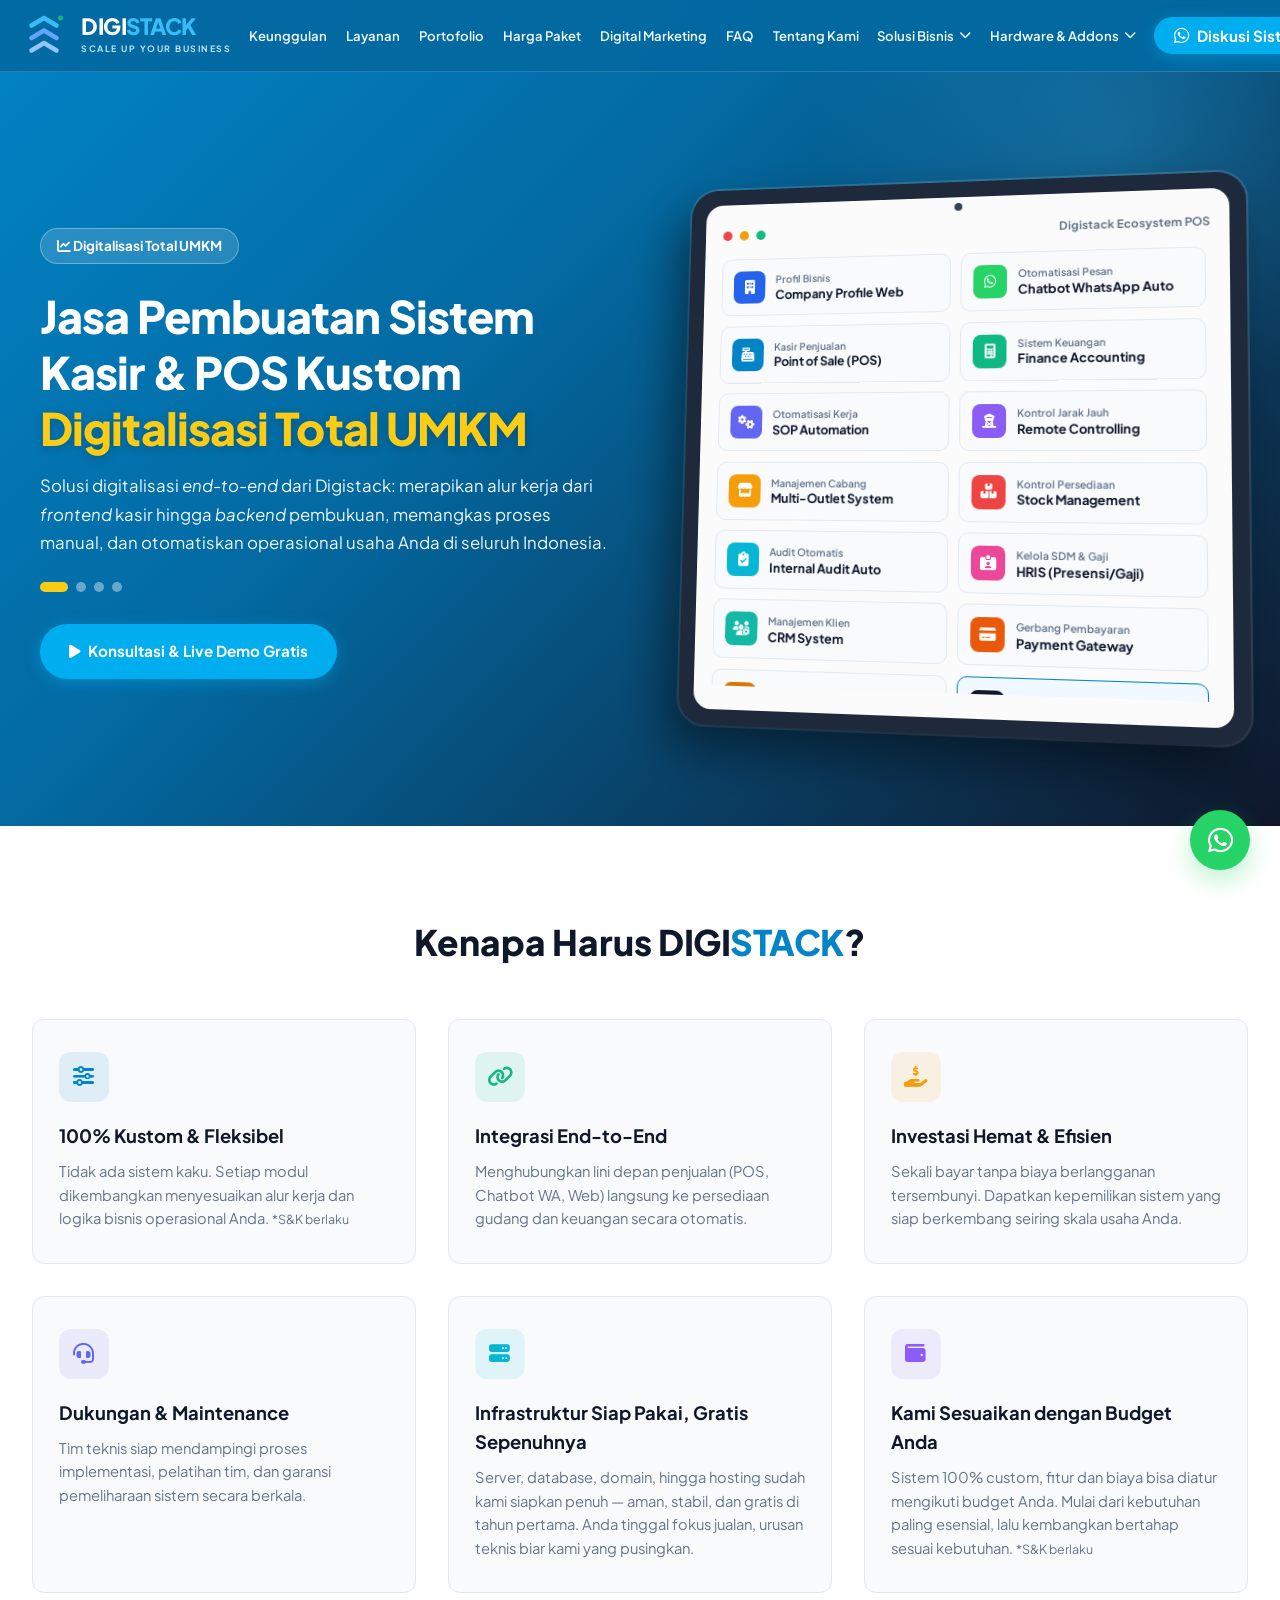
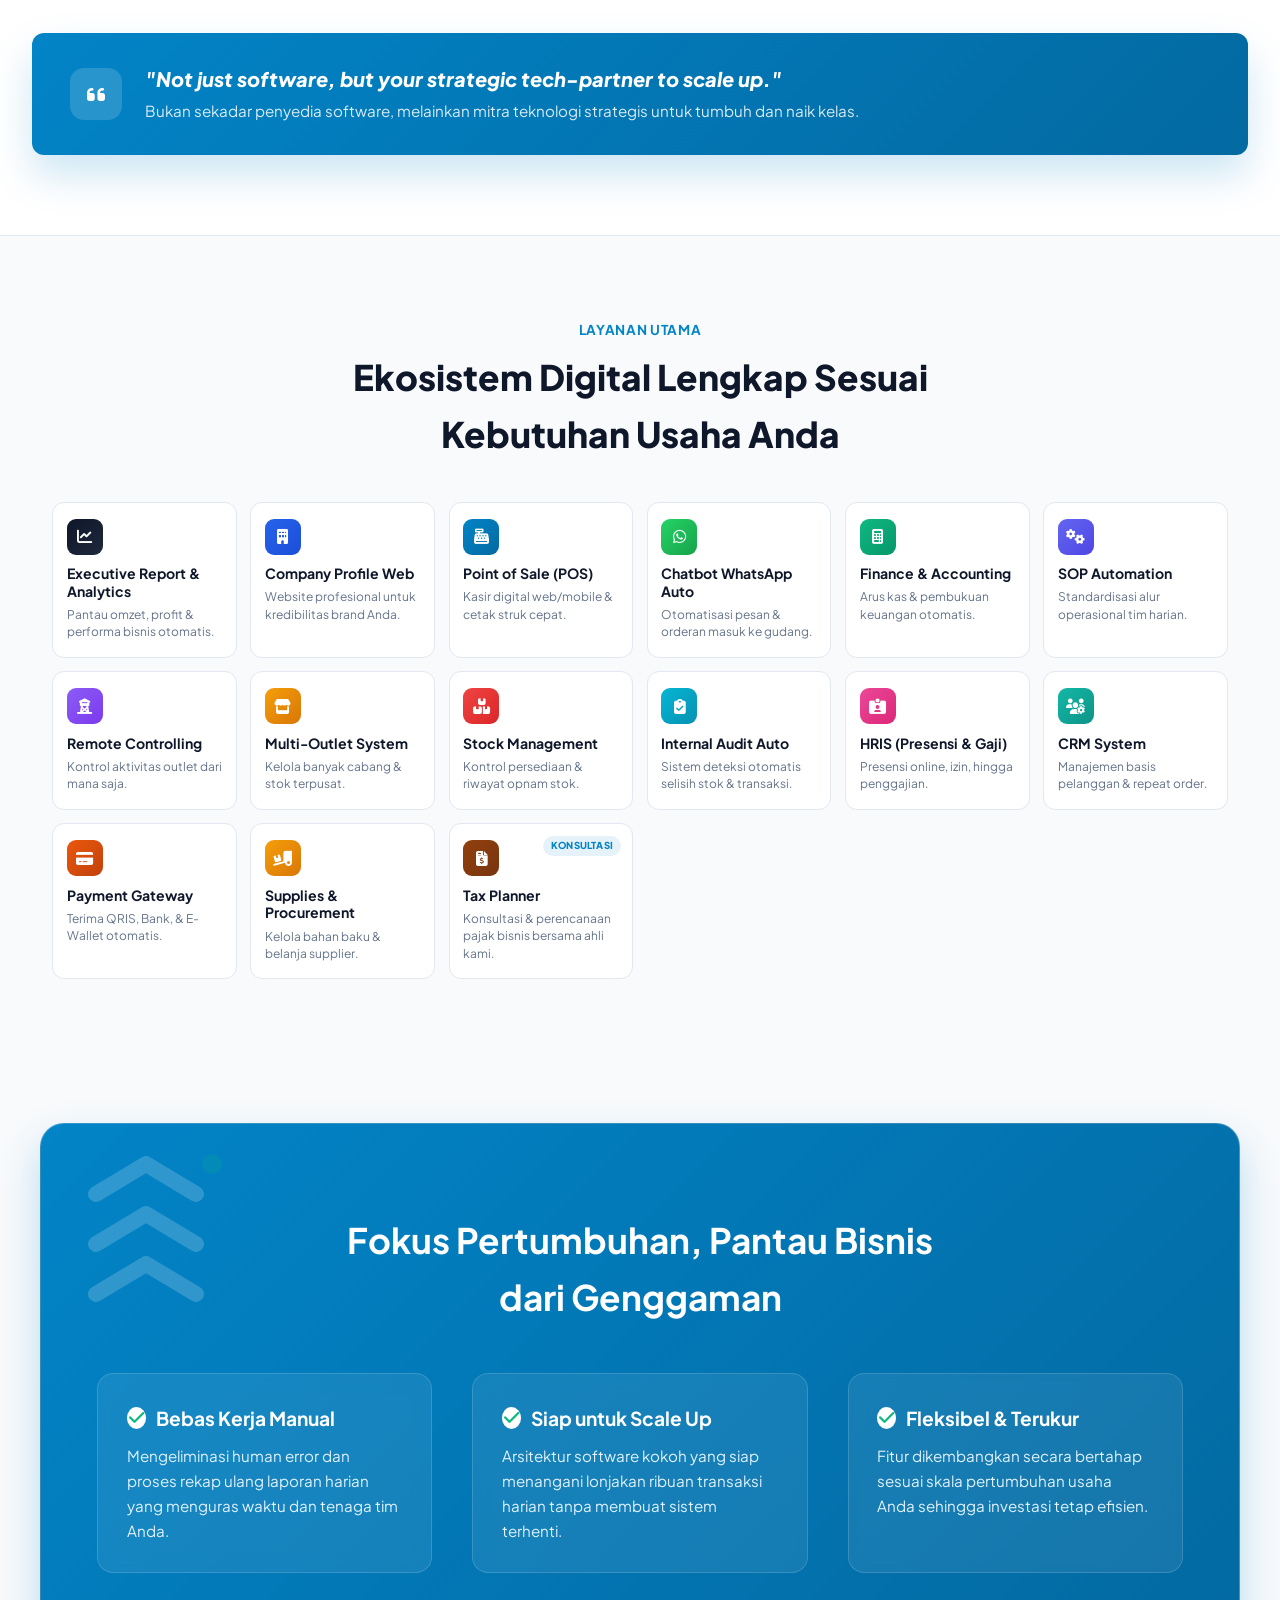
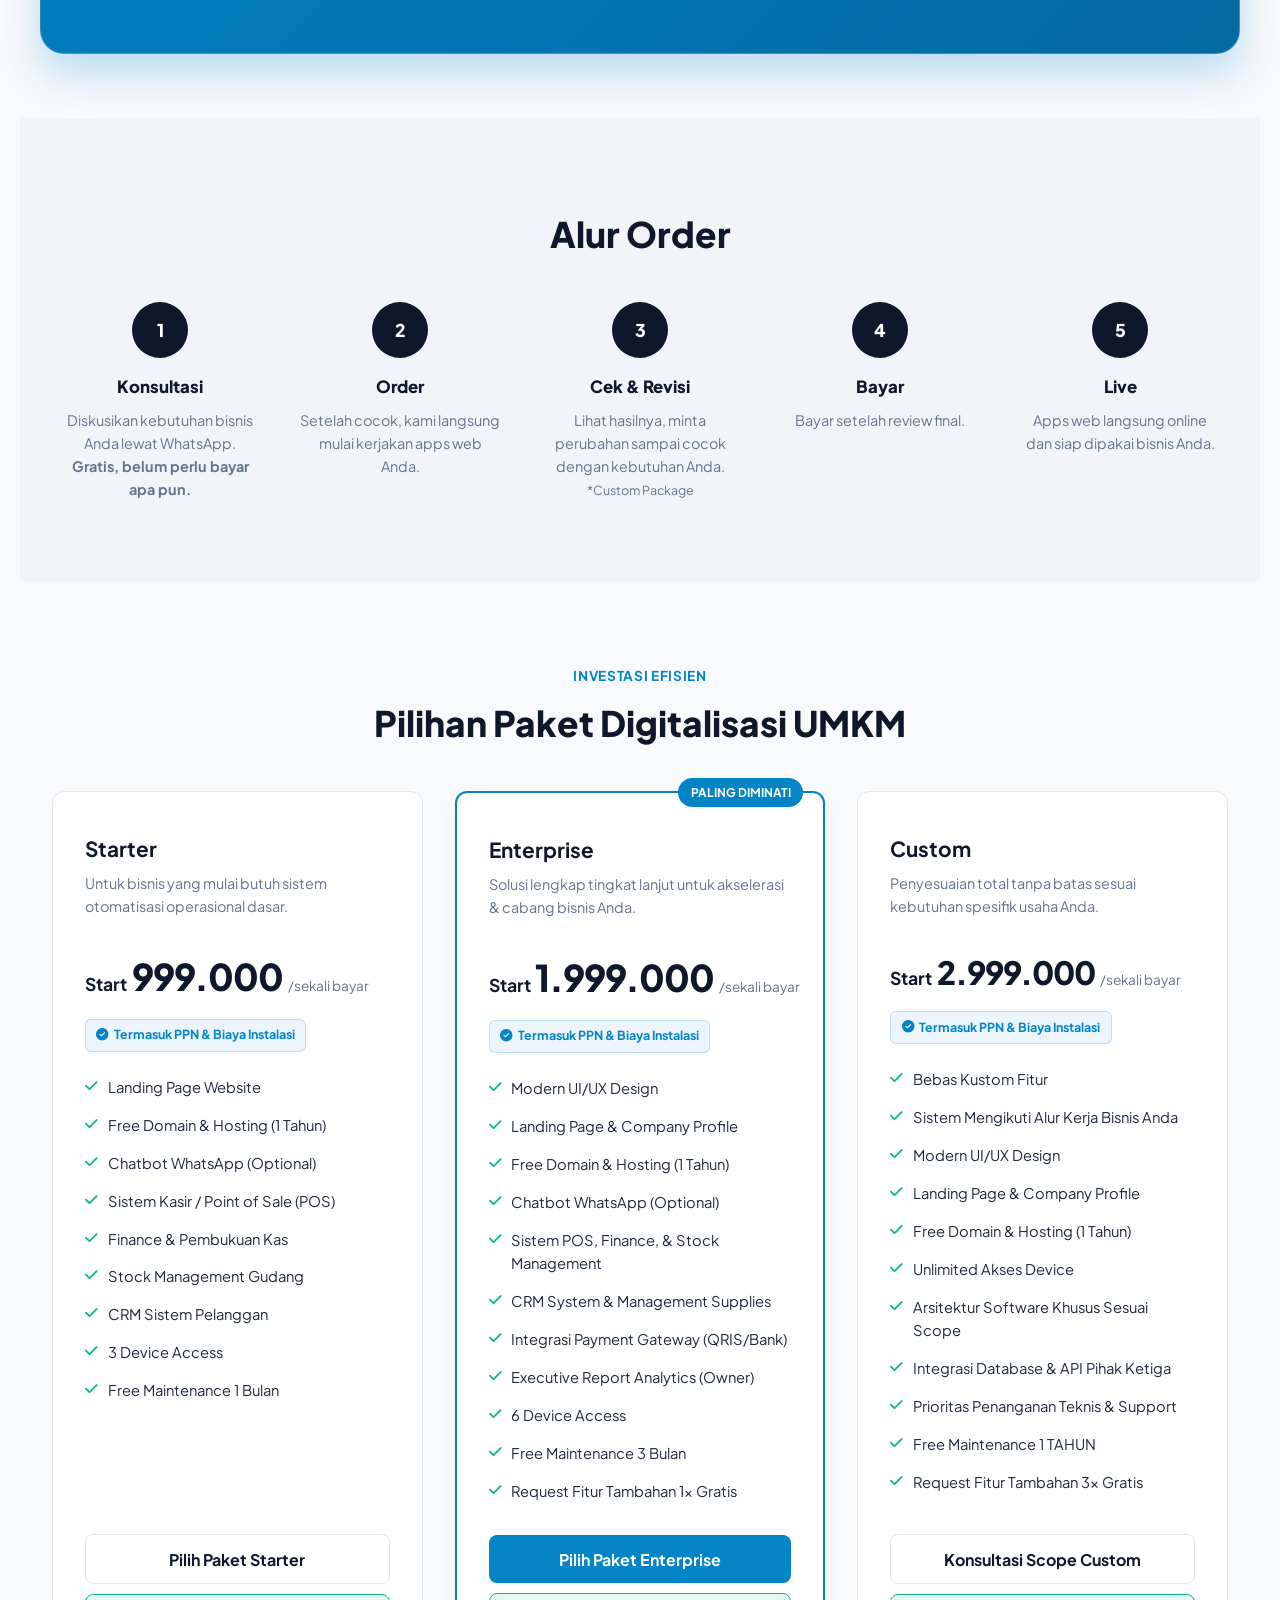
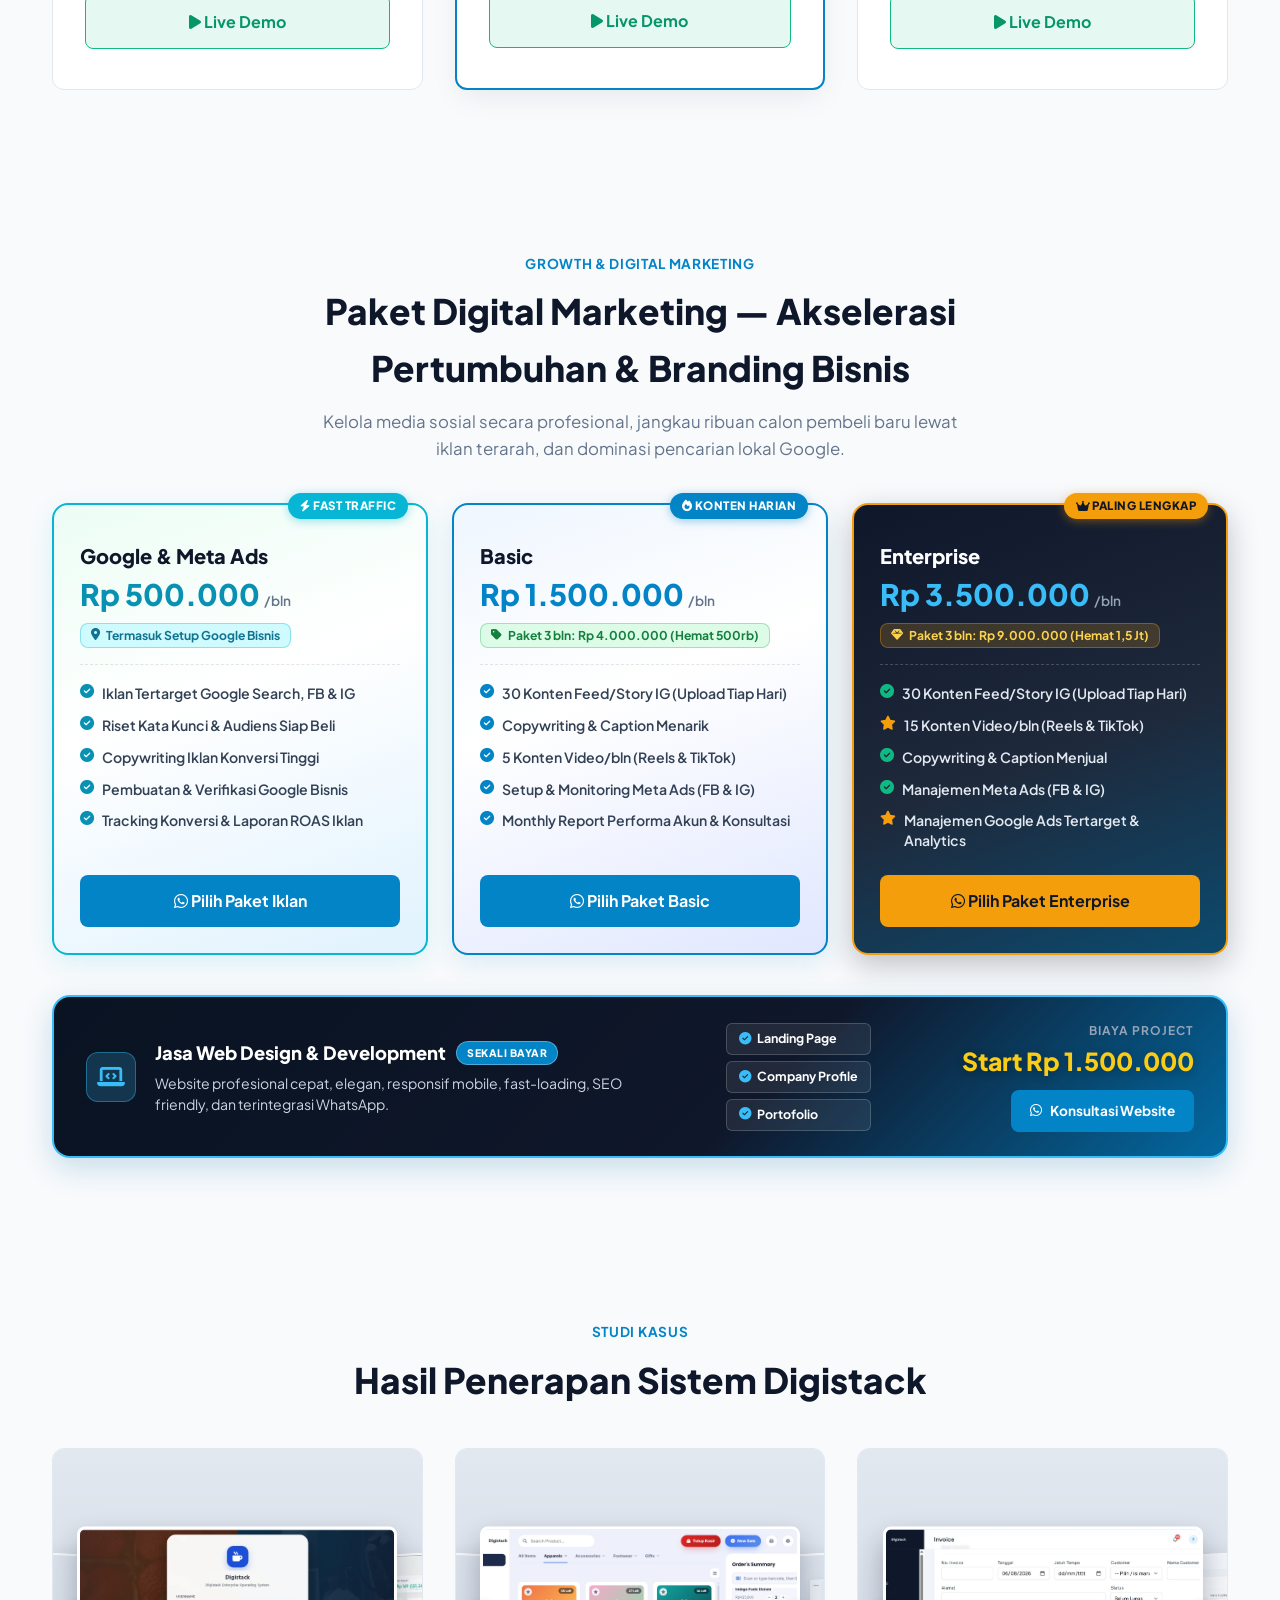
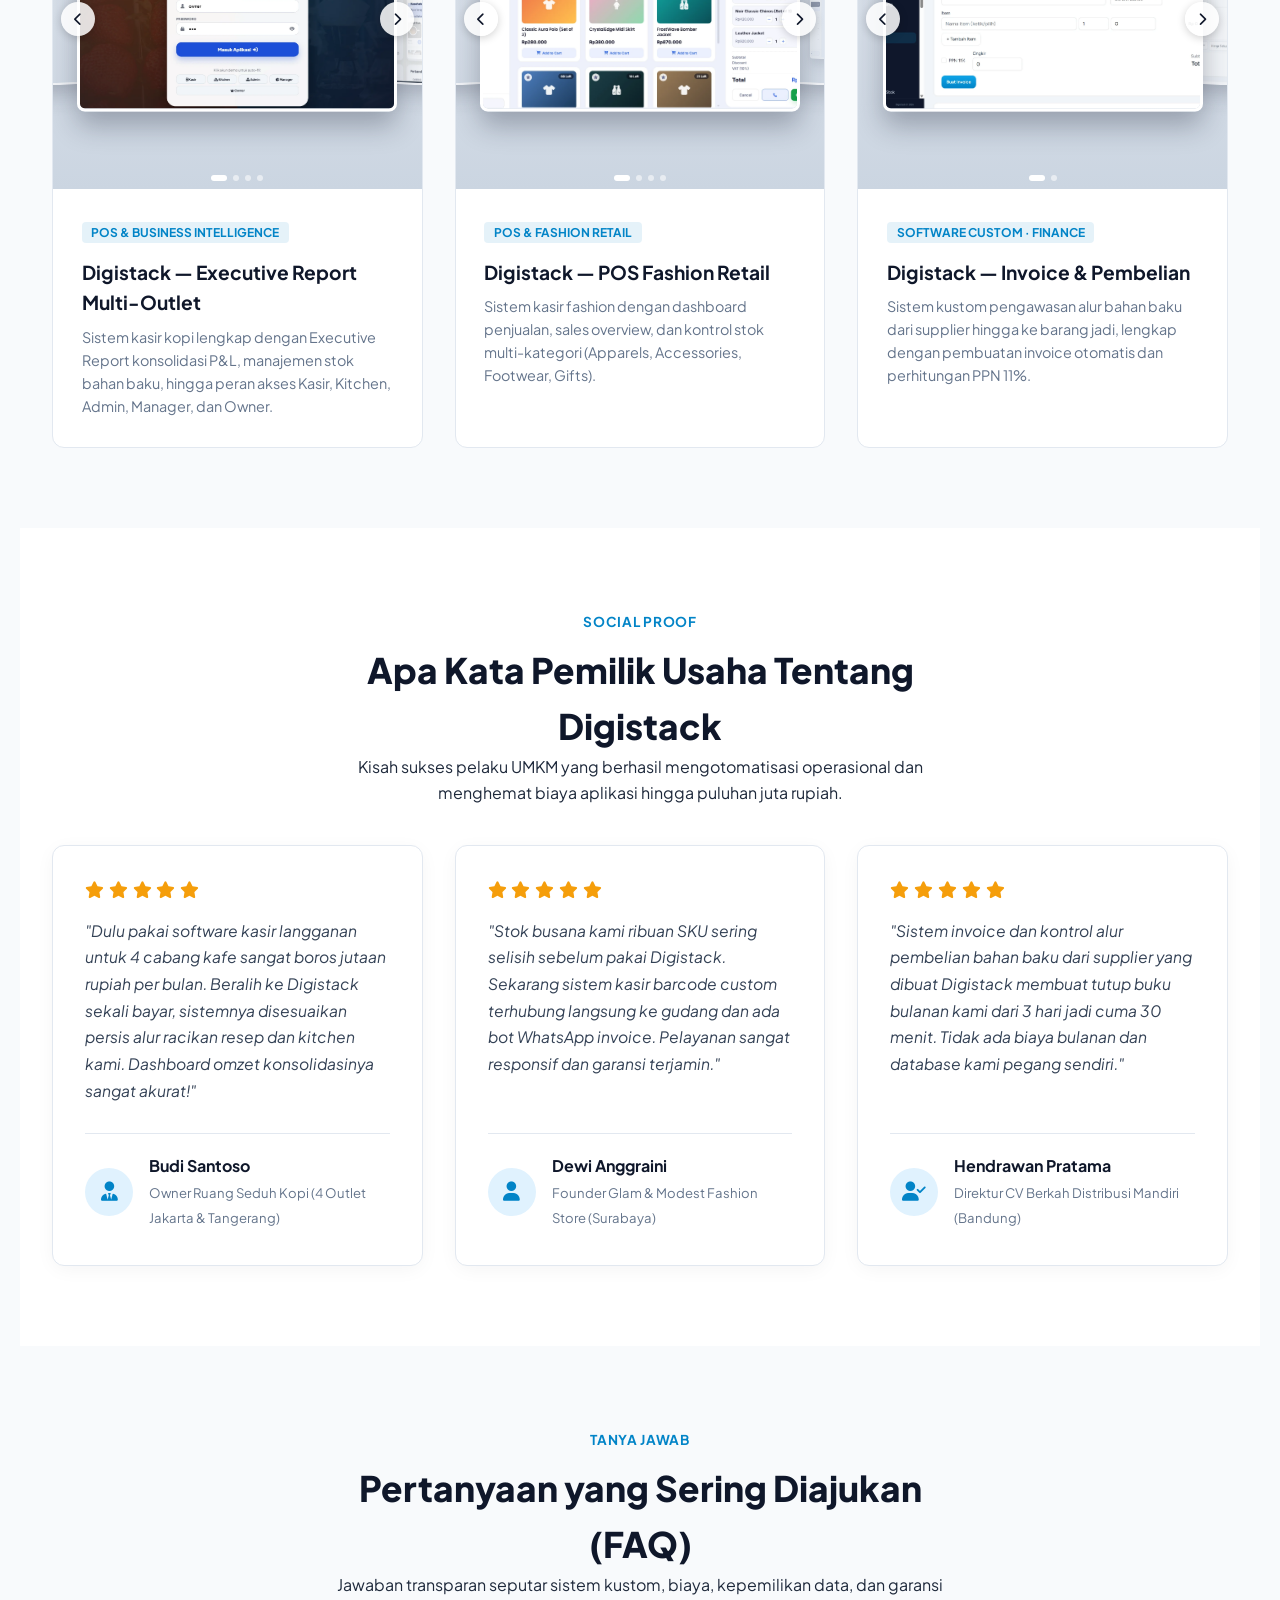
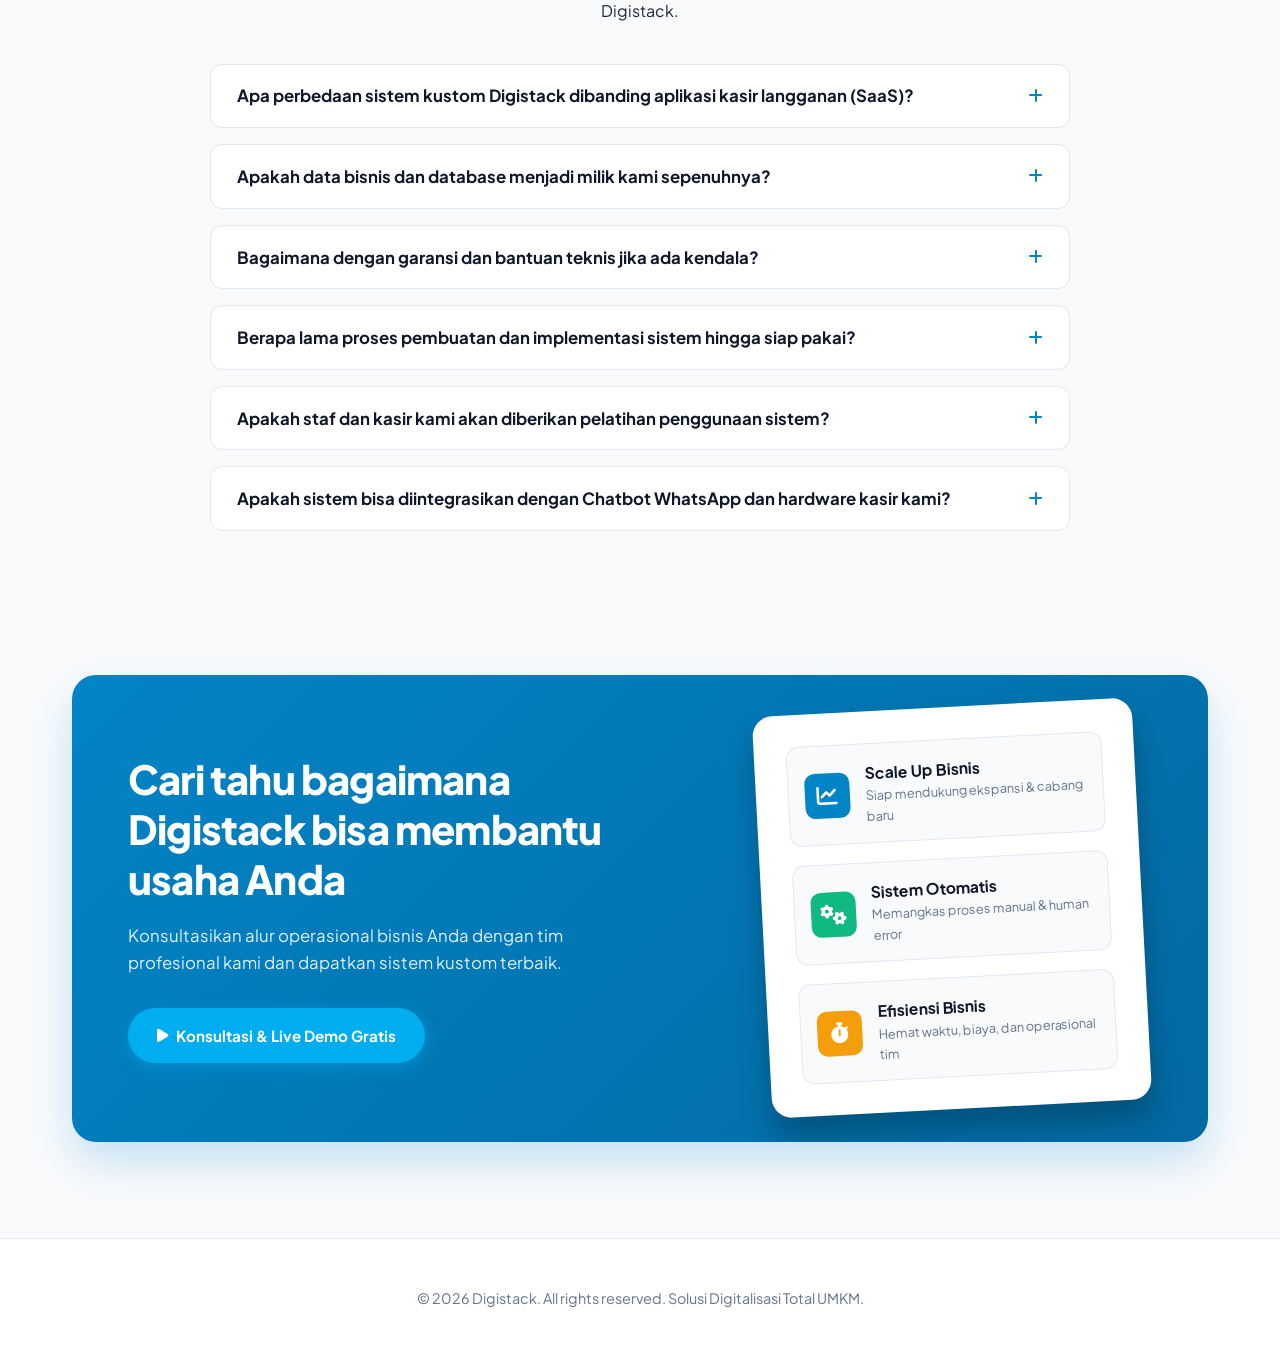
==== index.html @ 149b859d "remove: hapus section Biaya Tambahan & Maintenance Lanjutan" ====
<!DOCTYPE html>
<html lang="id">
<head>
    <meta charset="UTF-8">
    <meta name="viewport" content="width=device-width, initial-scale=1.0">
    <title>Developer ERP & Custom System | Digistack</title>

    <!-- SEO & Social Meta (Standar PRD SEO Maksimal) -->
    <meta name="description" content="Jasa pembuatan sistem POS kasir kustom, chatbot WhatsApp, inventori & keuangan UMKM Indonesia. Sekali bayar tanpa biaya langganan bulanan. Konsultasi gratis!">
    <meta name="keywords" content="jasa pembuatan sistem kasir, software pos custom umkm, sistem multi outlet, chatbot whatsapp umkm, aplikasi kasir sekali bayar, digistack">
    <meta name="author" content="Digistack">
    <meta name="robots" content="index, follow">
    <link rel="canonical" href="https://digistack.site/">

    <!-- Open Graph (Social Sharing) -->
    <meta property="og:type" content="website">
    <meta property="og:site_name" content="Digistack">
    <meta property="og:title" content="Developer ERP & Custom System | Digistack">
    <meta property="og:description" content="Solusi digitalisasi UMKM: sistem kasir kustom, chatbot WhatsApp, dan pembukuan sekali bayar tanpa biaya langganan bulanan.">
    <meta property="og:url" content="https://digistack.site/">
    <meta property="og:image" content="https://digistack.site/assets/portfolio/cafepos-pos.png">
    <meta property="og:locale" content="id_ID">

    <!-- Twitter Card -->
    <meta name="twitter:card" content="summary_large_image">
    <meta name="twitter:title" content="Developer ERP & Custom System | Digistack">
    <meta name="twitter:description" content="Sistem kasir kustom, chatbot WhatsApp, & manajemen bisnis UMKM. Sekali bayar tanpa langganan.">
    <meta name="twitter:image" content="https://digistack.site/assets/portfolio/cafepos-pos.png">

    <link rel="icon" type="image/svg+xml" href="data:image/svg+xml,%3Csvg xmlns='http://www.w3.org/2000/svg' viewBox='0 0 90 90'%3E%3Cpath d='M15 25 L40 10 L65 25' stroke='%230284c7' stroke-width='9' fill='none' stroke-linecap='round' stroke-linejoin='round'/%3E%3Cpath d='M15 50 L40 35 L65 50' stroke='%230284c7' stroke-width='9' fill='none' stroke-linecap='round' stroke-linejoin='round'/%3E%3Cpath d='M15 75 L40 60 L65 75' stroke='%230284c7' stroke-width='9' fill='none' stroke-linecap='round' stroke-linejoin='round'/%3E%3C/svg%3E">

    <!-- Google Fonts & Font Awesome Icons -->
    <link rel="preconnect" href="https://fonts.googleapis.com">
    <link rel="preconnect" href="https://fonts.gstatic.com" crossorigin>
    <link href="https://fonts.googleapis.com/css2?family=Plus+Jakarta+Sans:wght@400;500;600;700;800&display=swap" rel="stylesheet">
    <link rel="stylesheet" href="https://cdnjs.cloudflare.com/ajax/libs/font-awesome/6.4.0/css/all.min.css">

    <!-- STRUCTURED DATA: SCHEMA.ORG JSON-LD (@graph) -->
    <script type="application/ld+json">
    {
      "@context": "https://schema.org",
      "@graph": [
        {
          "@type": "LocalBusiness",
          "@id": "https://digistack.site/#organization",
          "name": "Digistack",
          "alternateName": "Digistack Indonesia - Digitalisasi Total & Sistem Kustom UMKM",
          "url": "https://digistack.site/",
          "logo": "https://digistack.site/assets/portfolio/cafepos-login.png",
          "image": "https://digistack.site/assets/portfolio/cafepos-pos.png",
          "description": "Digistack adalah penyedia solusi digitalisasi total & sistem kustom sekali bayar untuk UMKM: POS kasir, WhatsApp bot, manajemen stok, dan laporan multi-cabang tanpa biaya langganan bulanan.",
          "telephone": "+6282371728447",
          "email": "digistack.online@gmail.com",
          "priceRange": "$$",
          "address": {
            "@type": "PostalAddress",
            "addressLocality": "Jakarta",
            "addressRegion": "DKI Jakarta",
            "addressCountry": "ID"
          },
          "areaServed": [
            "Indonesia",
            "Jakarta",
            "Bogor",
            "Depok",
            "Tangerang",
            "Bekasi",
            "Surabaya",
            "Bandung",
            "Semarang",
            "Yogyakarta",
            "Medan",
            "Bali"
          ],
          "openingHoursSpecification": [
            {
              "@type": "OpeningHoursSpecification",
              "dayOfWeek": ["Monday", "Tuesday", "Wednesday", "Thursday", "Friday", "Saturday"],
              "opens": "08:00",
              "closes": "20:00"
            }
          ]
        },
        {
          "@type": "OfferCatalog",
          "@id": "https://digistack.site/#catalog",
          "name": "Katalog Solusi Sistem Digitalisasi UMKM Digistack",
          "itemListElement": [
            {
              "@type": "Offer",
              "itemOffered": {
                "@type": "Service",
                "name": "Sistem POS Kasir F&B & Resto",
                "description": "Sistem kasir khusus cafe dan restoran dengan manajemen meja, resep bahan baku, printer thermal kitchen & bar, dan laporan laba rugi."
              }
            },
            {
              "@type": "Offer",
              "itemOffered": {
                "@type": "Service",
                "name": "Sistem POS Retail & Fashion",
                "description": "Aplikasi kasir barcode untuk toko pakaian dan retail dengan manajemen multi-SKU, stok real-time, dan kartu stok otomatis."
              }
            },
            {
              "@type": "Offer",
              "itemOffered": {
                "@type": "Service",
                "name": "Otomatisasi WhatsApp Gateway & Bot",
                "description": "Integrasi kirim invoice, notifikasi pesanan, dan customer service otomatis langsung melalui nomor WhatsApp resmi bisnis Anda."
              }
            },
            {
              "@type": "Offer",
              "itemOffered": {
                "@type": "Service",
                "name": "Sistem Finance & Rekap Omzet Multi-Cabang",
                "description": "Dashboard konsolidasi omzet, monitoring arus kas harian, dan pembukuan terpusat untuk bisnis dengan banyak cabang."
              }
            }
          ]
        },
        {
          "@type": "FAQPage",
          "@id": "https://digistack.site/#faq",
          "mainEntity": [
            {
              "@type": "Question",
              "name": "Apa perbedaan sistem kustom Digistack dibanding aplikasi kasir langganan (SaaS)?",
              "acceptedAnswer": {
                "@type": "Answer",
                "text": "Aplikasi kasir langganan menuntut biaya bulanan per cabang secara terus-menerus dan fiturnya kaku (tidak bisa diubah). Di Digistack, Anda membayar satu kali (one-time payment), software menjadi hak milik penuh Anda, tanpa biaya langganan bulanan, dan alur fitur dibangun 100% mengikuti kebutuhan spesifik bisnis Anda."
              }
            },
            {
              "@type": "Question",
              "name": "Apakah data bisnis dan database menjadi milik kami sepenuhnya?",
              "acceptedAnswer": {
                "@type": "Answer",
                "text": "Ya, 100% data transaksi, data pelanggan, dan database adalah hak milik Anda. Server dan database diatur terisolasi untuk bisnis Anda sendiri sehingga privasi dan keamanan finansial usaha Anda terjamin aman tanpa ada risiko data dibagikan ke pihak ketiga."
              }
            },
            {
              "@type": "Question",
              "name": "Bagaimana dengan garansi dan bantuan teknis jika ada kendala?",
              "acceptedAnswer": {
                "@type": "Answer",
                "text": "Setiap paket sudah mencakup garansi perbaikan bug dan pendampingan teknis gratis selama 3 bulan pertama. Tim support kami siap membantu operasional harian Anda via WhatsApp prioritas dan remote support."
              }
            },
            {
              "@type": "Question",
              "name": "Berapa lama proses pembuatan dan implementasi sistem hingga siap pakai?",
              "acceptedAnswer": {
                "@type": "Answer",
                "text": "Waktu pengerjaan berkisar antara 7 hingga 21 hari kerja, tergantung kompleksitas modul dan alur operasional yang Anda ajukan. Sebelum serah terima final, kami lakukan sesi review langsung serta simulasi transaksi uji coba."
              }
            },
            {
              "@type": "Question",
              "name": "Apakah staf dan kasir kami akan diberikan pelatihan penggunaan sistem?",
              "acceptedAnswer": {
                "@type": "Answer",
                "text": "Tentu saja. Kami menyediakan sesi pelatihan daring (online training) untuk kasir, manajer, hingga owner, disertai panduan video tutorial dan dokumen SOP digital yang mudah dipelajari karyawan baru."
              }
            },
            {
              "@type": "Question",
              "name": "Apakah sistem bisa diintegrasikan dengan Chatbot WhatsApp dan hardware kasir kami?",
              "acceptedAnswer": {
                "@type": "Answer",
                "text": "Sangat bisa. Sistem Digistack kompatibel dengan printer kasir thermal (Bluetooth/USB), scanner barcode, cash drawer, tablet Android/iPad, serta terintegrasi langsung dengan WhatsApp Gateway untuk auto-kirim struk/invoice ke nomor pelanggan."
              }
            }
          ]
        }
      ]
    }
    </script>

    <style>
        /* ==========================================================================
           RESET & VARIABLE STYLES
           ========================================================================== */
        :root {
            --primary: #0284c7;          /* Moka Blue */
            --primary-dark: #0369a1;
            --secondary: #0f172a;        /* Deep Slate Navy */
            --accent: #10b981;           /* Emerald Green */
            --bg-light: #f8fafc;
            --surface: #ffffff;
            --text-main: #1e293b;
            --text-muted: #64748b;
            --border-color: #e2e8f0;
            --radius: 12px;
            --shadow: 0 10px 30px -5px rgba(15, 23, 42, 0.08);
            --transition: all 0.3s ease;
        }

        * {
            margin: 0;
            padding: 0;
            box-sizing: border-box;
            font-family: 'Plus Jakarta Sans', sans-serif;
            scroll-behavior: smooth;
        }

        html, body {
            max-width: 100%;
            overflow-x: hidden;
        }

        body {
            background-color: var(--bg-light);
            color: var(--text-main);
            line-height: 1.6;
            -webkit-font-smoothing: antialiased;
        }

        a {
            text-decoration: none;
            color: inherit;
        }

        /* ==========================================================================
           NAVBAR (BLUE THEME + ADDONS DROPDOWN MENU)
           ========================================================================== */
        header {
            position: fixed;
            top: 0;
            left: 0;
            width: 100%;
            background: rgba(3, 105, 161, 0.95);
            backdrop-filter: blur(12px);
            border-bottom: 1px solid rgba(255, 255, 255, 0.15);
            z-index: 1000;
        }

        .nav-container {
            max-width: 1360px;
            width: 100%;
            margin: 0 auto;
            padding: 0.8rem 1.5rem;
            display: flex;
            justify-content: space-between;
            align-items: center;
            gap: 1rem;
            box-sizing: border-box;
        }

        .brand-logo {
            display: flex;
            align-items: center;
            gap: 0.75rem;
            text-decoration: none;
            flex-shrink: 0;
        }

        .brand-text {
            display: flex;
            flex-direction: column;
            justify-content: center;
        }

        .brand-title {
            font-weight: 800;
            font-size: 1.4rem;
            color: #ffffff;
            letter-spacing: -0.5px;
            line-height: 1.1;
        }

        .brand-title span {
            color: #38bdf8;
        }

        .brand-tagline {
            font-weight: 700;
            font-size: 0.55rem;
            color: #bae6fd;
            letter-spacing: 1.5px;
            margin-top: 3px;
        }

        .nav-links {
            display: flex;
            gap: clamp(0.55rem, 1.1vw, 1.15rem);
            align-items: center;
            list-style: none;
            margin: 0;
            padding: 0;
        }

        .nav-links li {
            position: relative;
            flex-shrink: 0;
        }

        /* HAMBURGER TOGGLE (MOBILE ONLY) */
        .nav-toggle {
            display: none;
            background: none;
            border: none;
            color: #ffffff;
            font-size: 1.4rem;
            cursor: pointer;
            padding: 0.4rem;
            flex-shrink: 0;
        }

        .nav-links a {
            font-weight: 600;
            font-size: clamp(0.82rem, 0.88vw, 0.9rem);
            color: #f0f9ff;
            transition: var(--transition);
            display: flex;
            align-items: center;
            gap: 0.3rem;
            padding: 0.5rem 0.15rem;
            white-space: nowrap;
        }

        .nav-links a:hover {
            color: #38bdf8;
        }

        .nav-cta {
            padding: 0.6rem 1.25rem !important;
            font-size: 0.88rem;
            font-weight: 700;
            white-space: nowrap !important;
            flex-shrink: 0;
            display: inline-flex;
            align-items: center;
            justify-content: center;
            gap: 0.5rem;
            border-radius: 50px;
            line-height: 1;
        }

        .nav-cta i {
            font-size: 1.1rem;
            line-height: 1;
        }

        .nav-cta-label {
            white-space: nowrap;
            line-height: 1;
        }

        /* STYLES DROPDOWN MENU ADDONS */
        .dropdown-menu {
            position: absolute;
            top: 100%;
            left: 0;
            background: #ffffff;
            min-width: 240px;
            border-radius: 12px;
            box-shadow: 0 15px 35px rgba(0,0,0,0.2);
            padding: 0.6rem 0;
            opacity: 0;
            visibility: hidden;
            transform: translateY(10px);
            transition: all 0.3s ease;
            list-style: none;
            border: 1px solid #e2e8f0;
            z-index: 1100;
        }

        .nav-links li:hover .dropdown-menu {
            opacity: 1;
            visibility: visible;
            transform: translateY(0);
        }

        .dropdown-menu li a {
            color: var(--text-main);
            padding: 0.65rem 1.2rem;
            font-size: 0.88rem;
            font-weight: 600;
            display: flex;
            align-items: center;
            gap: 0.75rem;
            transition: var(--transition);
        }

        .dropdown-menu li a i {
            color: var(--primary);
            width: 20px;
            text-align: center;
            font-size: 0.95rem;
        }

        .dropdown-menu li a:hover {
            background: #f0f9ff;
            color: var(--primary);
        }

        /* ==========================================================================
           HERO BANNER (FULL BLUE GRADIENT) & AUTO-SWITCH SLIDER STYLES
           ========================================================================== */
        .hero-banner {
            position: relative;
            padding: 11rem 2rem 6rem;
            background: linear-gradient(135deg, #0284c7 0%, #0369a1 40%, #0f172a 100%);
            color: white;
            overflow: hidden;
        }

        .hero-banner::before {
            content: "";
            position: absolute;
            top: -20%;
            right: -10%;
            width: 600px;
            height: 600px;
            background: radial-gradient(circle, rgba(56, 189, 248, 0.25) 0%, rgba(2, 132, 199, 0) 70%);
            border-radius: 50%;
            z-index: 0;
        }

        .hero-container {
            position: relative;
            z-index: 1;
            max-width: 1200px;
            margin: 0 auto;
            display: grid;
            grid-template-columns: 1fr 1fr;
            gap: 4rem;
            align-items: center;
        }

        .hero-tag {
            display: inline-block;
            padding: 0.4rem 1rem;
            background-color: rgba(255, 255, 255, 0.15);
            border: 1px solid rgba(255, 255, 255, 0.3);
            color: #ffffff;
            font-weight: 700;
            font-size: 0.85rem;
            border-radius: 50px;
            margin-bottom: 1.5rem;
        }

        /* CONTAINER SLIDER HERO TEXT */
        .hero-slider-wrapper {
            position: relative;
            min-height: 250px;
            margin-bottom: 1.5rem;
            transition: height 0.4s ease;
        }

        .hero-slide {
            position: absolute;
            top: 0;
            left: 0;
            width: 100%;
            opacity: 0;
            visibility: hidden;
            transition: opacity 0.6s ease-in-out, transform 0.6s ease-in-out;
            transform: translateY(15px);
        }

        .hero-slide.active {
            opacity: 1;
            visibility: visible;
            transform: translateY(0);
        }

        .hero-title {
            font-size: 2.8rem;
            line-height: 1.25;
            font-weight: 800;
            color: #ffffff;
            margin-bottom: 1rem;
            letter-spacing: -0.02em;
        }

        .hero-title span {
            color: #facc15;
            text-shadow: 0 2px 10px rgba(0, 0, 0, 0.2);
        }

        .hero-desc {
            font-size: 1.05rem;
            color: #f0f9ff;
            line-height: 1.7;
        }

        /* BULLET DOTS INDICATOR */
        .hero-dots {
            display: flex;
            gap: 0.5rem;
            margin-bottom: 2rem;
            align-items: center;
        }

        .dot-indicator {
            width: 10px;
            height: 10px;
            border-radius: 50%;
            background: rgba(255, 255, 255, 0.4);
            border: none;
            cursor: pointer;
            transition: var(--transition);
        }

        .dot-indicator.active {
            width: 28px;
            border-radius: 6px;
            background: #facc15;
        }

        .hero-actions {
            display: flex;
            gap: 1.2rem;
            align-items: center;
            flex-wrap: wrap;
        }

        .btn-cyan {
            background-color: #00aeef;
            color: #ffffff;
            padding: 0.95rem 1.8rem;
            border-radius: 50px;
            font-weight: 700;
            font-size: 0.95rem;
            box-shadow: 0 4px 15px rgba(0, 174, 239, 0.4);
            transition: all 0.3s ease;
            border: none;
            display: inline-flex;
            align-items: center;
            justify-content: center;
            gap: 0.5rem;
            white-space: nowrap;
            flex-shrink: 0;
        }

        .btn-cyan:hover {
            background-color: #0093c9;
            transform: translateY(-2px);
            box-shadow: 0 6px 20px rgba(0, 174, 239, 0.6);
        }

        .btn-demo-pill {
            background: rgba(16, 185, 129, 0.2);
            border: 1.5px solid #10b981;
            color: #ffffff;
            padding: 0.95rem 1.8rem;
            border-radius: 50px;
            font-weight: 700;
            font-size: 0.95rem;
            transition: all 0.3s ease;
            display: inline-flex;
            align-items: center;
            gap: 0.5rem;
        }

        .btn-demo-pill:hover {
            background-color: #10b981;
            transform: translateY(-2px);
            box-shadow: 0 4px 15px rgba(16, 185, 129, 0.4);
        }

        /* BG TABLET POS MOCKUP FRAME */
        .hero-visual {
            position: relative;
            perspective: 1000px;
        }

        .tablet-pos-frame {
            background: #1e293b;
            border-radius: 28px;
            padding: 16px;
            box-shadow: -15px 25px 50px rgba(0, 0, 0, 0.45), 0 0 0 2px rgba(255, 255, 255, 0.15);
            transform: rotateY(-8deg) rotateX(4deg);
            transition: var(--transition);
            position: relative;
        }

        .tablet-pos-frame:hover {
            transform: rotateY(0deg) rotateX(0deg);
        }

        .tablet-camera {
            width: 8px;
            height: 8px;
            background: #334155;
            border-radius: 50%;
            position: absolute;
            top: 22px;
            left: 50%;
            transform: translateX(-50%);
            z-index: 10;
        }

        .mockup-card {
            background: rgba(255, 255, 255, 0.98);
            border-radius: 18px;
            padding: 1.5rem 1.2rem;
            color: var(--text-main);
            overflow: hidden;
        }

        .mockup-header {
            display: flex;
            gap: 0.5rem;
            margin-bottom: 1rem;
            align-items: center;
        }

        .dot { width: 10px; height: 10px; border-radius: 50%; }
        .dot-red { background: #ef4444; }
        .dot-yellow { background: #f59e0b; }
        .dot-green { background: #10b981; }

        .mockup-content-grid {
            display: grid;
            grid-template-columns: repeat(2, 1fr);
            gap: 0.65rem;
            max-height: 440px;
            overflow-y: auto;
            padding-right: 4px;
        }

        .mockup-content-grid::-webkit-scrollbar { width: 4px; }
        .mockup-content-grid::-webkit-scrollbar-thumb { background: #cbd5e1; border-radius: 4px; }

        .stat-box {
            background: var(--bg-light);
            padding: 0.75rem;
            border-radius: 10px;
            display: flex;
            align-items: center;
            gap: 0.65rem;
            border: 1px solid var(--border-color);
            transition: var(--transition);
        }

        .stat-box:hover {
            background: #ffffff;
            border-color: var(--primary);
            box-shadow: 0 4px 12px rgba(0,0,0,0.06);
        }

        .stat-icon {
            width: 34px;
            height: 34px;
            color: white;
            border-radius: 8px;
            display: flex;
            align-items: center;
            justify-content: center;
            font-size: 0.9rem;
            flex-shrink: 0;
        }

        .stat-tag { font-size: 0.65rem; color: var(--text-muted); font-weight: 600; }
        .stat-title { font-size: 0.8rem; color: var(--secondary); font-weight: 700; display: block; line-height: 1.2; }

        /* ==========================================================================
           KENAPA HARUS DIGISTACK?
           ========================================================================== */
        .why-digistack-section {
            padding: 5rem 2rem;
            background: #ffffff;
            border-bottom: 1px solid var(--border-color);
        }

        .why-digistack-container {
            max-width: 1240px;
            margin: 0 auto;
        }

        .brand-text-styled {
            font-weight: 800;
            color: #0f172a;
            letter-spacing: -0.5px;
        }

        .brand-text-styled span {
            color: #0284c7;
        }

        .why-digistack-grid {
            display: grid;
            grid-template-columns: repeat(auto-fit, minmax(320px, 1fr));
            gap: 2rem;
            margin-top: 3rem;
        }

        .positioning-banner {
            margin-top: 2.5rem;
            background: linear-gradient(135deg, #0284c7 0%, #0369a1 100%);
            border-radius: var(--radius);
            padding: 2rem 2.4rem;
            display: flex;
            align-items: center;
            gap: 1.4rem;
            color: #ffffff;
            box-shadow: 0 20px 40px rgba(2, 132, 199, 0.2);
        }

        .positioning-icon {
            flex-shrink: 0;
            width: 52px;
            height: 52px;
            border-radius: 14px;
            background: rgba(255, 255, 255, 0.15);
            display: flex;
            align-items: center;
            justify-content: center;
            font-size: 1.3rem;
        }

        .positioning-en {
            font-size: 1.25rem;
            font-weight: 800;
            font-style: italic;
            line-height: 1.4;
            margin-bottom: 0.4rem;
        }

        .positioning-id {
            font-size: 0.95rem;
            color: rgba(255, 255, 255, 0.85);
            line-height: 1.5;
        }

        @media (max-width: 700px) {
            .positioning-banner {
                flex-direction: column;
                text-align: center;
                padding: 1.8rem 1.5rem;
            }
        }

        .why-item {
            background: var(--bg-light);
            border: 1px solid var(--border-color);
            border-radius: var(--radius);
            padding: 2rem 1.6rem;
            transition: var(--transition);
            position: relative;
        }

        .why-item:hover {
            transform: translateY(-5px);
            border-color: var(--primary);
            box-shadow: var(--shadow);
            background: #ffffff;
        }

        .why-badge-icon {
            width: 50px;
            height: 50px;
            background: rgba(2, 132, 199, 0.1);
            color: var(--primary);
            border-radius: 12px;
            display: flex;
            align-items: center;
            justify-content: center;
            font-size: 1.3rem;
            margin-bottom: 1.2rem;
        }

        .why-title-item {
            font-size: 1.15rem;
            font-weight: 700;
            color: var(--secondary);
            margin-bottom: 0.6rem;
        }

        .why-desc-item {
            font-size: 0.92rem;
            color: var(--text-muted);
            line-height: 1.6;
        }

        /* ==========================================================================
           LAYANAN UTAMA (SUPER COMPACT MINI-GRID)
           ========================================================================== */
        .section {
            padding: 5rem 2rem;
            max-width: 1240px;
            margin: 0 auto;
        }

        .section-header {
            text-align: center;
            max-width: 650px;
            margin: 0 auto 2.5rem;
        }

        .section-subtitle {
            color: var(--primary);
            font-weight: 700;
            text-transform: uppercase;
            font-size: 0.85rem;
            letter-spacing: 0.05em;
        }

        .section-title {
            font-size: 2.2rem;
            color: var(--secondary);
            font-weight: 800;
            margin-top: 0.5rem;
        }

        .services-grid-ultra-compact {
            display: grid;
            grid-template-columns: repeat(auto-fill, minmax(160px, 1fr));
            gap: 0.85rem;
        }

        /* ==========================================================================
           ALUR KERJA / CARA KERJA PESAN WEBSITE
           ========================================================================== */
        .flow-section {
            background: #f1f5f9;
        }

        .flow-grid {
            display: grid;
            grid-template-columns: repeat(5, 1fr);
            gap: 1.5rem;
            margin-top: 1rem;
        }

        .flow-step {
            text-align: center;
            padding: 0 0.5rem;
        }

        .flow-number {
            width: 56px;
            height: 56px;
            margin: 0 auto 1rem;
            border-radius: 50%;
            background: var(--secondary);
            color: #fff;
            display: flex;
            align-items: center;
            justify-content: center;
            font-weight: 800;
            font-size: 1.1rem;
        }

        .flow-title {
            font-size: 1.05rem;
            font-weight: 800;
            color: var(--secondary);
            margin-bottom: 0.5rem;
        }

        .flow-desc {
            font-size: 0.9rem;
            color: var(--text-muted);
            line-height: 1.6;
        }

        @media (max-width: 992px) {
            .flow-grid {
                grid-template-columns: repeat(2, 1fr);
                gap: 2rem;
            }
        }

        @media (max-width: 768px) {
            .flow-grid {
                grid-template-columns: 1fr;
                gap: 2.2rem;
            }
        }

        .service-card-mini {
            background: var(--surface);
            border: 1px solid var(--border-color);
            border-radius: 12px;
            padding: 1rem 0.85rem;
            transition: var(--transition);
            display: flex;
            flex-direction: column;
            align-items: flex-start;
        }

        .service-card-mini:hover {
            transform: translateY(-3px);
            box-shadow: 0 8px 20px -4px rgba(2, 132, 199, 0.12);
            border-color: var(--primary);
        }

        .service-icon-mini {
            width: 36px;
            height: 36px;
            color: #ffffff;
            border-radius: 9px;
            display: flex;
            align-items: center;
            justify-content: center;
            font-size: 0.95rem;
            margin-bottom: 0.65rem;
            transition: var(--transition);
            flex-shrink: 0;
        }

        .service-card-mini:hover .service-icon-mini {
            transform: scale(1.08);
        }

        .service-title-mini {
            font-size: 0.88rem;
            color: var(--secondary);
            font-weight: 700;
            margin-bottom: 0.35rem;
            line-height: 1.25;
        }

        .service-desc-mini {
            color: var(--text-muted);
            font-size: 0.75rem;
            line-height: 1.45;
        }

        /* Warna Gradient Ikon Mini */
        .bg-blue { background: linear-gradient(135deg, #2563eb 0%, #1d4ed8 100%); }
        .bg-green { background: linear-gradient(135deg, #25d366 0%, #16a34a 100%); }
        .bg-cyan { background: linear-gradient(135deg, #0284c7 0%, #0369a1 100%); }
        .bg-emerald { background: linear-gradient(135deg, #10b981 0%, #059669 100%); }
        .bg-indigo { background: linear-gradient(135deg, #6366f1 0%, #4f46e5 100%); }
        .bg-purple { background: linear-gradient(135deg, #8b5cf6 0%, #7c3aed 100%); }
        .bg-amber { background: linear-gradient(135deg, #f59e0b 0%, #d97706 100%); }
        .bg-red { background: linear-gradient(135deg, #ef4444 0%, #dc2626 100%); }
        .bg-sky { background: linear-gradient(135deg, #06b6d4 0%, #0891b2 100%); }
        .bg-pink { background: linear-gradient(135deg, #ec4899 0%, #db2777 100%); }
        .bg-teal { background: linear-gradient(135deg, #14b8a6 0%, #0d9488 100%); }
        .bg-orange { background: linear-gradient(135deg, #ea580c 0%, #c2410c 100%); }
        .bg-slate { background: linear-gradient(135deg, #0f172a 0%, #1e293b 100%); }
        .bg-brown { background: linear-gradient(135deg, #92400e 0%, #78350f 100%); }

        /* Kartu layanan non-software (jasa konsultan manusia, bukan modul sistem) */
        .service-card-mini { position: relative; }

        .service-badge-consult {
            position: absolute;
            top: 0.7rem;
            right: 0.7rem;
            font-size: 0.6rem;
            font-weight: 800;
            color: var(--primary);
            background: rgba(2, 132, 199, 0.1);
            padding: 0.15rem 0.5rem;
            border-radius: 50px;
            text-transform: uppercase;
            letter-spacing: 0.02em;
        }

        /* ==========================================================================
           TRANSFORMASI OPERASIONAL
           ========================================================================== */
        .why-us {
            position: relative;
            background: linear-gradient(135deg, #0284c7 0%, #0369a1 100%);
            border: 1px solid rgba(255, 255, 255, 0.2);
            color: white;
            border-radius: 24px;
            padding: 5rem 3.5rem;
            margin: 4rem auto;
            max-width: 1200px;
            box-shadow: 0 20px 40px rgba(2, 132, 199, 0.25);
            overflow: hidden;
        }

        .why-us-bg-logo {
            position: absolute;
            top: 20px;
            left: 25px;
            opacity: 0.18;
            pointer-events: none;
            z-index: 0;
            transition: var(--transition);
        }

        .why-us:hover .why-us-bg-logo {
            opacity: 0.25;
            transform: scale(1.03);
        }

        .why-us-header {
            text-align: center;
            max-width: 650px;
            margin: 0 auto;
            position: relative;
            z-index: 1;
        }

        .why-us-grid {
            display: grid;
            grid-template-columns: repeat(auto-fit, minmax(250px, 1fr));
            gap: 2.5rem;
            margin-top: 3rem;
            position: relative;
            z-index: 1;
        }

        .why-card {
            background: rgba(255, 255, 255, 0.08);
            border: 1px solid rgba(255, 255, 255, 0.15);
            padding: 1.8rem;
            border-radius: 16px;
            backdrop-filter: blur(8px);
            transition: var(--transition);
        }

        .why-card:hover {
            background: rgba(255, 255, 255, 0.15);
            transform: translateY(-4px);
        }

        .why-card h4 {
            font-size: 1.2rem;
            margin-bottom: 0.6rem;
            display: flex;
            align-items: center;
            gap: 0.61rem;
            color: #ffffff;
            font-weight: 700;
        }

        .why-card h4 i { 
            color: #10b981; 
            font-size: 1.1rem;
            background: #ffffff;
            border-radius: 50%;
            padding: 2px;
        }

        .why-card p { 
            color: #e0f2fe; 
            font-size: 0.95rem; 
            line-height: 1.65; 
        }

        /* ==========================================================================
           PRICING SECTION (SEKARANG SUDAH DITAMBAHKAN MODERN UI/UX, COM PRO & DOMAIN HOSTING DI CUSTOM)
           ========================================================================== */
        .pricing-grid {
            display: grid;
            grid-template-columns: repeat(auto-fit, minmax(320px, 1fr));
            gap: 2rem;
            align-items: stretch;
        }

        .pricing-card {
            background: var(--surface);
            border: 1px solid var(--border-color);
            border-radius: var(--radius);
            padding: 2.5rem 2rem;
            display: flex;
            flex-direction: column;
            justify-content: space-between;
            position: relative;
            transition: var(--transition);
        }

        .pricing-card:hover { box-shadow: var(--shadow); transform: translateY(-5px); }
        .pricing-card.popular { border: 2px solid var(--primary); box-shadow: var(--shadow); }

        .popular-badge {
            position: absolute;
            top: -15px;
            right: 20px;
            background: var(--primary);
            color: white;
            font-size: 0.75rem;
            font-weight: 700;
            padding: 0.3rem 0.8rem;
            border-radius: 50px;
            text-transform: uppercase;
        }

        .pricing-header h3 { font-size: 1.3rem; color: var(--secondary); font-weight: 700; }
        .pricing-header p { color: var(--text-muted); font-size: 0.9rem; margin-top: 0.4rem; }

        .pricing-price { margin: 1.8rem 0 0.8rem; display: flex; align-items: baseline; gap: 0.3rem; }
        .pricing-price .currency { font-size: 1.1rem; font-weight: 700; color: var(--secondary); }
        .pricing-price .amount { font-size: 2.3rem; font-weight: 800; color: var(--secondary); letter-spacing: -1px; }
        .pricing-price .period { font-size: 0.85rem; color: var(--text-muted); white-space: nowrap; }

        .tax-inclusive-badge {
            font-size: 0.78rem;
            color: #0284c7;
            background: rgba(2, 132, 199, 0.08);
            border: 1px solid rgba(2, 132, 199, 0.2);
            padding: 0.35rem 0.65rem;
            border-radius: 6px;
            font-weight: 700;
            display: inline-flex;
            align-items: center;
            gap: 0.35rem;
            margin-bottom: 1.5rem;
        }

        .pricing-features {
            list-style: none;
            margin-bottom: 2rem;
            display: flex;
            flex-direction: column;
            gap: 0.9rem;
        }

        .pricing-features li { font-size: 0.92rem; color: var(--text-main); display: flex; align-items: flex-start; gap: 0.6rem; }
        .pricing-features li i { color: var(--accent); font-size: 0.9rem; margin-top: 3px; }

        .pricing-footer-actions {
            display: flex;
            flex-direction: column;
            gap: 0.6rem;
        }

        .btn-card { padding: 0.85rem 1.5rem; border-radius: 8px; font-weight: 700; text-align: center; transition: var(--transition); border: none; background: none; cursor: pointer; font-size: inherit; width: 100%; display: block; }
        .btn-card-primary { background: var(--primary); color: white; }
        .btn-card-primary:hover { background: var(--primary-dark); }
        .btn-card-outline { border: 1px solid var(--border-color); color: var(--secondary); }
        .btn-card-outline:hover { background: var(--bg-light); }
        
        .btn-card-demo {
            background: rgba(16, 185, 129, 0.1);
            color: #059669;
            border: 1px solid #10b981;
        }
        .btn-card-demo:hover {
            background: #10b981;
            color: white;
        }

        /* ==========================================================================
           DIGITAL MARKETING & GROWTH PACKAGES SECTION
           ========================================================================== */
        .mkt-web-grid {
            display: grid;
            grid-template-columns: repeat(3, 1fr);
            gap: 1.5rem;
            margin-bottom: 2.5rem;
            align-items: stretch;
        }

        @media (max-width: 992px) {
            .mkt-web-grid {
                grid-template-columns: 1fr;
                gap: 1.8rem;
            }
        }

        .mkt-web-card {
            border-radius: 16px;
            padding: 2.2rem 1.6rem 1.6rem 1.6rem;
            display: flex;
            flex-direction: column;
            justify-content: space-between;
            position: relative;
            box-shadow: 0 4px 20px rgba(0, 0, 0, 0.05);
            transition: var(--transition);
        }

        .mkt-web-card:hover {
            transform: translateY(-5px);
        }

        /* 1. Card Ads */
        .mkt-web-card.card-ads {
            background: linear-gradient(160deg, #ecfdf5 0%, #ffffff 42%, #e0f2fe 100%);
            border: 2px solid #06b6d4;
            box-shadow: 0 8px 24px rgba(6, 182, 212, 0.12);
        }

        /* 2. Card Basic */
        .mkt-web-card.card-basic {
            background: linear-gradient(160deg, #eff6ff 0%, #ffffff 42%, #e0e7ff 100%);
            border: 2px solid #0284c7;
            box-shadow: 0 8px 24px rgba(2, 132, 199, 0.12);
        }

        /* 3. Card Enterprise */
        .mkt-web-card.card-enterprise {
            background: linear-gradient(160deg, #0f172a 0%, #1e293b 55%, #0c4a6e 100%);
            border: 2px solid #f59e0b;
            box-shadow: 0 10px 30px rgba(15, 23, 42, 0.25);
            color: #ffffff;
        }

        .mkt-web-badge {
            position: absolute;
            top: -12px;
            right: 18px;
            font-size: 0.72rem;
            font-weight: 800;
            padding: 4px 12px;
            border-radius: 99px;
            letter-spacing: 0.5px;
            text-transform: uppercase;
        }

        .mkt-web-badge.badge-cyan {
            background: #06b6d4;
            color: #ffffff;
            box-shadow: 0 2px 10px rgba(6, 182, 212, 0.4);
        }

        .mkt-web-badge.badge-blue {
            background: #0284c7;
            color: #ffffff;
            box-shadow: 0 2px 10px rgba(2, 132, 199, 0.4);
        }

        .mkt-web-badge.badge-gold {
            background: #f59e0b;
            color: #0f172a;
            box-shadow: 0 2px 10px rgba(245, 158, 11, 0.4);
        }

        .mkt-web-header {
            border-bottom: 1px dashed rgba(0, 0, 0, 0.1);
            padding-bottom: 1rem;
            margin-bottom: 1.2rem;
        }

        .mkt-web-card.card-enterprise .mkt-web-header {
            border-bottom: 1px dashed rgba(255, 255, 255, 0.2);
        }

        .mkt-web-title {
            font-size: 1.25rem;
            font-weight: 800;
            color: var(--secondary);
            margin-bottom: 0.4rem;
        }

        .mkt-web-card.card-enterprise .mkt-web-title {
            color: #ffffff;
        }

        .mkt-web-price {
            font-size: 1.85rem;
            font-weight: 800;
            line-height: 1.1;
            margin-bottom: 0.6rem;
            display: flex;
            align-items: baseline;
            gap: 4px;
        }

        .mkt-web-card.card-ads .mkt-web-price { color: #0891b2; }
        .mkt-web-card.card-basic .mkt-web-price { color: #0284c7; }
        .mkt-web-card.card-enterprise .mkt-web-price { color: #38bdf8; }

        .mkt-web-price small {
            font-size: 0.85rem;
            font-weight: 600;
            color: #64748b;
        }

        .mkt-web-card.card-enterprise .mkt-web-price small {
            color: #94a3b8;
        }

        .mkt-web-pill {
            display: inline-flex;
            align-items: center;
            gap: 6px;
            font-size: 0.76rem;
            font-weight: 700;
            padding: 4px 10px;
            border-radius: 8px;
            line-height: 1.3;
        }

        .mkt-web-card.card-ads .mkt-web-pill {
            background: #cffafe;
            color: #0e7490;
            border: 1px solid rgba(6, 182, 212, 0.35);
        }

        .mkt-web-card.card-basic .mkt-web-pill {
            background: #dcfce7;
            color: #15803d;
            border: 1px solid rgba(22, 163, 74, 0.3);
        }

        .mkt-web-card.card-enterprise .mkt-web-pill {
            background: rgba(245, 158, 11, 0.18);
            color: #fcd34d;
            border: 1px solid rgba(245, 158, 11, 0.35);
        }

        .mkt-web-features {
            list-style: none;
            padding: 0;
            margin: 0 0 1.5rem 0;
            display: flex;
            flex-direction: column;
            gap: 0.75rem;
        }

        .mkt-web-features li {
            font-size: 0.88rem;
            color: #334155;
            font-weight: 600;
            display: flex;
            align-items: flex-start;
            gap: 8px;
            line-height: 1.4;
        }

        .mkt-web-card.card-enterprise .mkt-web-features li {
            color: #e2e8f0;
        }

        .mkt-web-card.card-ads .mkt-web-features li i.fa-circle-check { color: #0891b2; }
        .mkt-web-card.card-basic .mkt-web-features li i.fa-circle-check { color: #0284c7; }
        .mkt-web-card.card-enterprise .mkt-web-features li i.fa-circle-check { color: #10b981; }
        .mkt-web-features li i.fa-star { color: #f59e0b; }

        /* Banner Web Design */
        .web-design-banner-container {
            background: linear-gradient(135deg, #091322 0%, #0f172a 60%, #0369a1 100%);
            border: 2px solid #38bdf8;
            border-radius: 18px;
            padding: 1.5rem 2rem;
            display: flex;
            align-items: center;
            justify-content: space-between;
            gap: 1.5rem;
            box-shadow: 0 10px 30px rgba(3, 105, 161, 0.2);
            color: #ffffff;
            margin-top: 1rem;
        }

        @media (max-width: 992px) {
            .web-design-banner-container {
                flex-direction: column;
                align-items: flex-start;
                padding: 1.5rem;
            }
            .web-banner-pills-row {
                flex-direction: row;
                flex-wrap: wrap;
            }
        }

        .web-banner-brand {
            display: flex;
            align-items: center;
            gap: 1.2rem;
        }

        .web-banner-icon-box {
            width: 50px;
            height: 50px;
            border-radius: 12px;
            background: rgba(56, 189, 248, 0.2);
            border: 1px solid rgba(56, 189, 248, 0.4);
            display: flex;
            align-items: center;
            justify-content: center;
            font-size: 1.4rem;
            color: #38bdf8;
            flex-shrink: 0;
        }

        .web-banner-text h4 {
            font-size: 1.15rem;
            font-weight: 800;
            color: #ffffff;
            margin: 0 0 0.35rem 0;
            display: flex;
            align-items: center;
            gap: 10px;
            flex-wrap: wrap;
        }

        .badge-sekali-bayar-web {
            background: #0284c7;
            font-size: 0.65rem;
            font-weight: 800;
            padding: 3px 10px;
            border-radius: 99px;
            text-transform: uppercase;
            letter-spacing: 0.5px;
            color: #ffffff;
            border: 1px solid rgba(255, 255, 255, 0.3);
        }

        .web-banner-text p {
            font-size: 0.88rem;
            color: #cbd5e1;
            margin: 0;
            line-height: 1.5;
            max-width: 480px;
        }

        .web-banner-pills-row {
            display: flex;
            flex-direction: column;
            gap: 6px;
        }

        .web-banner-pill-item {
            display: inline-flex;
            align-items: center;
            gap: 6px;
            background: rgba(255, 255, 255, 0.08);
            border: 1px solid rgba(255, 255, 255, 0.18);
            padding: 5px 12px;
            border-radius: 6px;
            font-size: 0.78rem;
            font-weight: 700;
            color: #ffffff;
            white-space: nowrap;
        }

        .web-banner-pill-item i {
            color: #38bdf8;
            font-size: 0.78rem;
        }

        .web-banner-price-area {
            text-align: right;
            flex-shrink: 0;
        }

        @media (max-width: 992px) {
            .web-banner-price-area {
                text-align: left;
                width: 100%;
                border-top: 1px dashed rgba(255, 255, 255, 0.2);
                padding-top: 1rem;
            }
        }

        .web-banner-price-area .lbl-project {
            font-size: 0.75rem;
            font-weight: 700;
            text-transform: uppercase;
            letter-spacing: 1px;
            color: #94a3b8;
            display: block;
            margin-bottom: 2px;
        }

        .web-banner-price-area .val-project {
            font-size: 1.55rem;
            font-weight: 800;
            color: #facc15;
            display: block;
            margin-bottom: 8px;
            text-shadow: 0 2px 10px rgba(0, 0, 0, 0.3);
        }

        .btn-banner-web {
            display: inline-flex;
            align-items: center;
            gap: 8px;
            background: #0284c7;
            color: #ffffff;
            font-weight: 700;
            font-size: 0.85rem;
            padding: 0.65rem 1.2rem;
            border-radius: 8px;
            text-decoration: none;
            transition: var(--transition);
        }

        .btn-banner-web:hover {
            background: #0369a1;
            transform: translateY(-2px);
        }

        /* ==========================================================================
           BIAYA TAMBAHAN & MAINTENANCE LANJUTAN
           ========================================================================== */
        .fee-grid {
            display: grid;
            grid-template-columns: repeat(auto-fit, minmax(320px, 1fr));
            gap: 2rem;
            margin-top: 3rem;
        }

        .fee-card {
            background: var(--surface);
            border: 1px solid var(--border-color);
            border-radius: var(--radius);
            padding: 2rem 1.8rem;
            transition: var(--transition);
        }

        .fee-card:hover {
            box-shadow: var(--shadow);
            transform: translateY(-4px);
        }

        .fee-card h3 { font-size: 1.2rem; font-weight: 700; color: var(--secondary); margin-bottom: 0.5rem; }
        .fee-card .fee-desc { font-size: 0.9rem; color: var(--text-muted); margin-bottom: 1.6rem; line-height: 1.6; }

        .fee-list { list-style: none; display: flex; flex-direction: column; gap: 0.9rem; }
        .fee-list li {
            display: flex; justify-content: space-between; align-items: center; flex-wrap: wrap; gap: 0.4rem;
            font-size: 0.95rem; color: var(--text-main);
            border-bottom: 1px dashed var(--border-color);
            padding-bottom: 0.9rem;
        }
        .fee-list li strong { color: var(--secondary); font-weight: 800; }
        .fee-list li.highlight { color: var(--primary); }
        .fee-list li.highlight strong { color: var(--primary); }
        .fee-badge {
            font-size: 0.68rem; font-weight: 800; color: #fff; background: var(--accent);
            padding: 0.2rem 0.6rem; border-radius: 50px; text-transform: uppercase;
        }

        /* ==========================================================================
           PORTOFOLIO
           ========================================================================== */
        .portfolio-grid {
            display: grid;
            grid-template-columns: repeat(auto-fit, minmax(320px, 1fr));
            gap: 2rem;
        }

        .portfolio-card {
            background: var(--surface);
            border: 1px solid var(--border-color);
            border-radius: var(--radius);
            overflow: hidden;
            transition: var(--transition);
        }

        .portfolio-card:hover { box-shadow: var(--shadow); }
        .portfolio-img { width: 100%; height: 200px; background-color: #cbd5e1; display: flex; align-items: center; justify-content: center; color: var(--text-muted); font-weight: 600; }
        .portfolio-body { padding: 1.8rem; }
        .portfolio-tag { font-size: 0.75rem; font-weight: 700; color: var(--primary); background: rgba(2, 132, 199, 0.1); padding: 0.2rem 0.6rem; border-radius: 4px; text-transform: uppercase; }
        .portfolio-title { font-size: 1.2rem; font-weight: 700; color: var(--secondary); margin: 0.8rem 0 0.5rem; }
        .portfolio-desc { color: var(--text-muted); font-size: 0.9rem; }

        /* Cover Flow — carousel gambar untuk card portofolio pertama */
        .coverflow {
            position: relative;
            width: 100%;
            height: 340px;
            background: linear-gradient(180deg, #e2e8f0 0%, #cbd5e1 100%);
            overflow: hidden;
        }

        .coverflow-stage {
            position: relative;
            width: 100%;
            height: 100%;
            perspective: 1200px;
        }

        .coverflow-item {
            position: absolute;
            top: 50%;
            left: 50%;
            width: 320px;
            height: 185px;
            transform-style: preserve-3d;
            transition: transform 0.5s ease, opacity 0.5s ease;
            cursor: pointer;
        }

        .coverflow-item img {
            display: block;
            width: 100%;
            height: 100%;
            object-fit: cover;
            object-position: top center;
            border-radius: 8px;
            border: 3px solid #fff;
            box-shadow: 0 14px 28px rgba(15, 23, 42, 0.3);
        }

        .coverflow-nav {
            position: absolute;
            top: 50%;
            transform: translateY(-50%);
            width: 34px;
            height: 34px;
            border: none;
            border-radius: 50%;
            background: rgba(255, 255, 255, 0.85);
            color: var(--secondary);
            display: flex;
            align-items: center;
            justify-content: center;
            cursor: pointer;
            box-shadow: 0 2px 8px rgba(0, 0, 0, 0.18);
            z-index: 30;
            transition: var(--transition);
        }

        .coverflow-nav:hover { background: #fff; }
        .coverflow-prev { left: 8px; }
        .coverflow-next { right: 8px; }

        .coverflow-dots {
            position: absolute;
            bottom: 8px;
            left: 50%;
            transform: translateX(-50%);
            display: flex;
            gap: 6px;
            z-index: 30;
        }

        .coverflow-dot {
            width: 6px;
            height: 6px;
            border-radius: 50%;
            background: rgba(255, 255, 255, 0.55);
            cursor: pointer;
            transition: var(--transition);
        }

        .coverflow-dot.active { width: 16px; border-radius: 3px; background: #fff; }

        /* ==========================================================================
           CTA BANNER
           ========================================================================== */
        .cta-banner-wrapper {
            max-width: 1200px;
            margin: 4rem auto 6rem;
            padding: 0 2rem;
        }

        .cta-banner-moka {
            background: linear-gradient(135deg, #0284c7 0%, #0369a1 100%);
            border-radius: 24px;
            overflow: hidden;
            display: grid;
            grid-template-columns: 1.1fr 0.9fr;
            align-items: center;
            box-shadow: 0 20px 40px rgba(2, 132, 199, 0.2);
        }

        .cta-content {
            padding: 4.5rem 3.5rem;
            color: #ffffff;
        }

        .cta-title {
            font-size: 2.5rem;
            line-height: 1.25;
            font-weight: 800;
            color: #ffffff;
            margin-bottom: 1.2rem;
            letter-spacing: -0.02em;
        }

        .cta-desc {
            font-size: 1.05rem;
            color: #e0f2fe;
            margin-bottom: 2rem;
            max-width: 480px;
            line-height: 1.6;
        }

        .cta-actions {
            display: flex;
            gap: 1rem;
            align-items: center;
            flex-wrap: wrap;
        }

        .cta-hardware-box {
            position: relative;
            height: 100%;
            min-height: 380px;
            display: flex;
            align-items: center;
            justify-content: center;
            padding: 2rem;
        }

        .pos-hardware-card {
            background: #ffffff;
            border-radius: 20px;
            padding: 2rem;
            box-shadow: 0 20px 30px rgba(0, 0, 0, 0.25);
            display: flex;
            flex-direction: column;
            gap: 1.2rem;
            width: 100%;
            max-width: 380px;
            transform: rotate(-3deg);
            transition: var(--transition);
        }

        .pos-hardware-card:hover {
            transform: rotate(0deg) scale(1.02);
        }

        .hardware-item {
            display: flex;
            align-items: center;
            gap: 1rem;
            background: #f8fafc;
            padding: 1rem;
            border-radius: 12px;
            border: 1px solid #e2e8f0;
        }

        .hardware-icon {
            width: 45px;
            height: 45px;
            background: #0284c7;
            color: white;
            border-radius: 10px;
            display: flex;
            align-items: center;
            justify-content: center;
            font-size: 1.3rem;
            flex-shrink: 0;
        }

        .hardware-info h4 {
            font-size: 0.98rem;
            color: #0f172a;
            font-weight: 700;
        }

        .hardware-info p {
            font-size: 0.8rem;
            color: #64748b;
        }

        /* FLOATING WHATSAPP BUTTON */
        .floating-wa {
            position: fixed;
            bottom: 30px;
            right: 30px;
            background-color: #25d366;
            color: white;
            width: 60px;
            height: 60px;
            border-radius: 50%;
            display: flex;
            align-items: center;
            justify-content: center;
            font-size: 1.8rem;
            box-shadow: 0 10px 25px rgba(37, 211, 102, 0.3);
            z-index: 1000;
            transition: var(--transition);
        }

        .floating-wa:hover {
            transform: scale(1.1);
            box-shadow: 0 15px 30px rgba(37, 211, 102, 0.4);
        }

        /* ==========================================================================
           POPUP FORM PAKET (LEAD CAPTURE)
           ========================================================================== */
        .paket-modal-overlay {
            position: fixed;
            inset: 0;
            background: rgba(15, 23, 42, 0.6);
            backdrop-filter: blur(4px);
            z-index: 2000;
            display: none;
            align-items: center;
            justify-content: center;
            padding: 1.5rem;
        }

        .paket-modal-overlay.active { display: flex; }

        .paket-modal-box {
            background: var(--surface);
            border-radius: var(--radius);
            width: 100%;
            max-width: 460px;
            max-height: 90vh;
            overflow-y: auto;
            padding: 2.2rem 2rem;
            position: relative;
            box-shadow: 0 30px 60px rgba(0, 0, 0, 0.3);
        }

        .paket-modal-close {
            position: absolute;
            top: 1.2rem;
            right: 1.2rem;
            width: 34px;
            height: 34px;
            border-radius: 50%;
            border: none;
            background: var(--bg-light);
            color: var(--text-muted);
            font-size: 1rem;
            cursor: pointer;
            display: flex;
            align-items: center;
            justify-content: center;
            transition: var(--transition);
        }

        .paket-modal-close:hover { background: var(--border-color); color: var(--secondary); }

        .paket-modal-badge {
            display: inline-flex;
            align-items: center;
            gap: 0.4rem;
            font-size: 0.75rem;
            font-weight: 700;
            color: var(--primary);
            background: rgba(2, 132, 199, 0.08);
            padding: 0.3rem 0.8rem;
            border-radius: 50px;
            margin-bottom: 1rem;
        }

        .paket-modal-box h3 { font-size: 1.4rem; font-weight: 800; color: var(--secondary); margin-bottom: 0.4rem; }
        .paket-modal-box p.paket-modal-desc { font-size: 0.88rem; color: var(--text-muted); margin-bottom: 1.6rem; line-height: 1.6; }

        .paket-form-group { margin-bottom: 1.1rem; }
        .paket-form-group label { display: block; font-size: 0.82rem; font-weight: 700; color: var(--secondary); margin-bottom: 0.4rem; }
        .paket-form-group input {
            width: 100%;
            padding: 0.75rem 1rem;
            border: 1px solid var(--border-color);
            border-radius: 8px;
            font-size: 0.92rem;
            font-family: inherit;
            color: var(--text-main);
            transition: var(--transition);
        }
        .paket-form-group input:focus { outline: none; border-color: var(--primary); box-shadow: 0 0 0 3px rgba(2, 132, 199, 0.12); }
        .paket-form-group input[readonly] { background: var(--bg-light); color: var(--primary); font-weight: 700; cursor: not-allowed; }

        .paket-form-submit {
            width: 100%;
            padding: 0.9rem 1.5rem;
            border: none;
            border-radius: 8px;
            background: var(--primary);
            color: #fff;
            font-weight: 700;
            font-size: 0.95rem;
            cursor: pointer;
            transition: var(--transition);
            margin-top: 0.4rem;
        }
        .paket-form-submit:hover { background: var(--primary-dark); }
        .paket-form-submit:disabled { opacity: 0.6; cursor: not-allowed; }

        .paket-form-note { font-size: 0.74rem; color: var(--text-muted); text-align: center; margin-top: 0.9rem; line-height: 1.5; }

        .paket-form-status {
            display: none;
            font-size: 0.85rem;
            font-weight: 600;
            padding: 0.8rem 1rem;
            border-radius: 8px;
            margin-bottom: 1.1rem;
        }
        .paket-form-status.show { display: block; }
        .paket-form-status.success { background: rgba(16, 185, 129, 0.1); color: #059669; }
        .paket-form-status.error { background: rgba(239, 68, 68, 0.1); color: #dc2626; }

        footer {
            border-top: 1px solid var(--border-color);
            background: var(--surface);
            padding: 3rem 2rem;
            text-align: center;
            color: var(--text-muted);
            font-size: 0.9rem;
        }

        /* Cegah grid item melebar melebihi track-nya (default min-width:auto pada grid item
           bisa memaksa overflow horizontal di layar sempit ketika kontennya panjang). */
        .hero-container > *, .mockup-content-grid > *, .why-digistack-grid > *,
        .services-grid-ultra-compact > *, .flow-grid > *, .why-us-grid > *,
        .pricing-grid > *, .mkt-web-grid > *, .fee-grid > *, .portfolio-grid > *, .cta-banner-moka > * {
            min-width: 0;
        }

        /* Responsive Breakpoints */
        @media (max-width: 1150px) {
            .hero-container {
                grid-template-columns: 1fr;
                text-align: center;
            }
            .hero-title { font-size: 2.1rem; }
            .hero-desc { margin: 0 auto 2.2rem; }
            .hero-actions { justify-content: center; }
            .hero-dots { justify-content: center; }
            .section-title { font-size: 1.7rem; }

            /* MOBILE & TABLET NAV: HAMBURGER + COLLAPSIBLE PANEL */
            .nav-toggle { display: block; }
            .nav-container { padding: 0.8rem 1.25rem; gap: 0.75rem; }
            .nav-cta { padding: 0.55rem 1.15rem !important; flex-shrink: 0; font-size: 0.86rem; }
            .brand-tagline { display: none; }

            .nav-links {
                position: absolute;
                top: 100%;
                left: 0;
                width: 100%;
                flex-direction: column;
                align-items: stretch;
                gap: 0;
                background: #0369a1;
                max-height: 0;
                overflow: hidden;
                transition: max-height 0.35s ease;
            }

            .nav-links.active {
                max-height: 80vh;
                overflow-y: auto;
                padding-bottom: 1rem;
            }

            .nav-links > li { width: 100%; }

            .nav-links > li > a {
                padding: 0.9rem 2rem;
                justify-content: space-between;
                border-top: 1px solid rgba(255, 255, 255, 0.1);
            }

            /* DROPDOWN JADI ACCORDION DI MOBILE (TAP, BUKAN HOVER) */
            .dropdown-menu {
                position: static;
                opacity: 1;
                visibility: visible;
                transform: none;
                box-shadow: none;
                border: none;
                border-radius: 0;
                background: rgba(255, 255, 255, 0.06);
                min-width: 0;
                max-height: 0;
                padding: 0;
                overflow: hidden;
                transition: max-height 0.3s ease;
            }

            .nav-links li.dropdown-open .dropdown-menu {
                max-height: 500px;
                padding: 0.4rem 0;
            }

            .dropdown-menu li a {
                color: #f0f9ff;
                padding: 0.7rem 2.5rem;
            }

            .dropdown-menu li a i { color: #38bdf8; }

            .dropdown-menu li a:hover {
                background: rgba(255, 255, 255, 0.1);
                color: #ffffff;
            }

            .mockup-content-grid { grid-template-columns: 1fr; }
            .tablet-pos-frame { transform: none; }

            .cta-banner-moka {
                grid-template-columns: 1fr;
                text-align: center;
            }
            .cta-content { padding: 3rem 2rem 2rem; }
            .cta-desc { margin: 0 auto 2rem; }
            .cta-actions { justify-content: center; }
            .cta-hardware-box { min-height: 280px; }
            .pos-hardware-card { transform: none; }
            
            .why-us-bg-logo {
                width: 120px;
                height: 120px;
                top: 10px;
                left: 10px;
            }

            /* Beri ruang bawah supaya tombol WhatsApp mengambang tidak menimpa teks footer */
            footer { padding-bottom: 6.5rem; }
        }

        @media (max-width: 580px) {
            .nav-cta-label { display: none; }
            .nav-cta { padding: 0.55rem 0.85rem !important; }
            .section { padding: 3.5rem 1.25rem; }
            .mkt-web-card { padding: 2.2rem 1.25rem 1.5rem; }
            .mkt-web-badge { right: 12px; font-size: 0.68rem; padding: 3px 10px; }
            .web-banner-brand { flex-direction: column; align-items: flex-start; gap: 0.8rem; }
        }

        /* ==========================================================================
           TESTIMONIALS & FAQ STYLES (SEO & SOCIAL PROOF PRD)
           ========================================================================== */
        .testimonial-grid {
            display: grid;
            grid-template-columns: repeat(auto-fit, minmax(320px, 1fr));
            gap: 2rem;
            max-width: 1200px;
            margin: 0 auto;
        }
        .testimonial-card {
            background: #ffffff;
            border: 1px solid #e2e8f0;
            border-radius: var(--radius);
            padding: 2.2rem 2rem;
            display: flex;
            flex-direction: column;
            justify-content: space-between;
            transition: var(--transition);
            box-shadow: 0 4px 20px -2px rgba(15, 23, 42, 0.05);
        }
        .testimonial-card:hover {
            transform: translateY(-5px);
            box-shadow: 0 15px 35px -5px rgba(15, 23, 42, 0.1);
            border-color: var(--primary);
        }
        .testimonial-stars {
            color: #f59e0b;
            font-size: 1.05rem;
            margin-bottom: 1.2rem;
            display: flex;
            gap: 0.3rem;
        }
        .testimonial-quote {
            font-size: 0.98rem;
            color: #334155;
            line-height: 1.7;
            margin-bottom: 1.8rem;
            font-style: italic;
            flex-grow: 1;
        }
        .testimonial-author {
            display: flex;
            align-items: center;
            gap: 1rem;
            padding-top: 1.2rem;
            border-top: 1px solid #e2e8f0;
        }
        .author-avatar {
            width: 48px;
            height: 48px;
            background: #e0f2fe;
            color: var(--primary);
            border-radius: 50%;
            display: flex;
            align-items: center;
            justify-content: center;
            font-size: 1.2rem;
            flex-shrink: 0;
        }
        .author-name {
            display: block;
            font-size: 1rem;
            font-weight: 700;
            color: var(--secondary);
        }
        .author-role {
            font-size: 0.82rem;
            color: var(--text-muted);
        }

        .faq-section {
            background: #f8fafc;
        }
        .faq-container {
            max-width: 860px;
            margin: 0 auto;
            display: flex;
            flex-direction: column;
            gap: 1rem;
        }
        .faq-item {
            background: #ffffff;
            border: 1px solid #e2e8f0;
            border-radius: 12px;
            overflow: hidden;
            transition: var(--transition);
        }
        .faq-item:hover, .faq-item.active {
            border-color: var(--primary);
            box-shadow: 0 4px 15px rgba(2, 132, 199, 0.08);
        }
        .faq-question {
            width: 100%;
            background: none;
            border: none;
            padding: 1.3rem 1.6rem;
            text-align: left;
            font-size: 1.05rem;
            font-weight: 700;
            color: var(--secondary);
            display: flex;
            justify-content: space-between;
            align-items: center;
            cursor: pointer;
            font-family: inherit;
            gap: 1rem;
        }
        .faq-icon {
            font-size: 1rem;
            color: var(--primary);
            transition: transform 0.3s ease;
            flex-shrink: 0;
        }
        .faq-item.active .faq-icon {
            transform: rotate(45deg);
            color: #ef4444;
        }
        .faq-answer {
            max-height: 0;
            overflow: hidden;
            transition: max-height 0.35s ease, padding 0.35s ease;
            padding: 0 1.6rem;
            color: #475569;
            font-size: 0.98rem;
            line-height: 1.7;
        }
        .faq-item.active .faq-answer {
            max-height: 300px;
            padding: 0 1.6rem 1.4rem 1.6rem;
        }
    </style>
</head>
<body>

    <!-- NAVBAR -->
    <header>
        <div class="nav-container">
            <!-- LOGO DIGISTACK -->
            <a href="#" class="brand-logo">
                <svg width="45" height="45" viewBox="0 0 90 90" fill="none" xmlns="http://www.w3.org/2000/svg">
                    <path d="M 15 25 L 40 10 L 65 25" stroke="#38BDF8" stroke-width="9" stroke-linecap="round" stroke-linejoin="round"/>
                    <path d="M 15 50 L 40 35 L 65 50" stroke="#60A5FA" stroke-width="9" stroke-linecap="round" stroke-linejoin="round"/>
                    <path d="M 15 75 L 40 60 L 65 75" stroke="#93C5FD" stroke-width="9" stroke-linecap="round" stroke-linejoin="round"/>
                    <circle cx="73" cy="10" r="5" fill="#10B981"/>
                </svg>
                <div class="brand-text">
                    <span class="brand-title">DIGI<span>STACK</span></span>
                    <span class="brand-tagline">SCALE UP YOUR BUSINESS</span>
                </div>
            </a>

            <ul class="nav-links">
                <li><a href="#kenapa">Keunggulan</a></li>
                <li><a href="layanan.html">Layanan</a></li>
                <li><a href="galeri.html">Portofolio</a></li>
                <li><a href="#harga">Harga Paket</a></li>
                <li><a href="#digital-marketing">Digital Marketing</a></li>
                <li><a href="#faq">FAQ</a></li>
                <li><a href="compro.html">Tentang Kami</a></li>

                <!-- MENU DROPDOWN BISNIS -->
                <li>
                    <a href="#bisnis">Solusi Bisnis <i class="fa-solid fa-chevron-down" style="font-size: 0.75rem;"></i></a>
                    <ul class="dropdown-menu">
                        <li><a href="https://wa.me/6282371728447?text=Halo%20Digistack,%20saya%20tertarik%20solusi%20sistem%20untuk%20bisnis%20Cafe" class="js-wa-link" data-service="Cafe & Coffee Shop"><i class="fa-solid fa-mug-hot"></i> Cafe & Coffee Shop</a></li>
                        <li><a href="https://wa.me/6282371728447?text=Halo%20Digistack,%20saya%20tertarik%20solusi%20sistem%20untuk%20bisnis%20Resto" class="js-wa-link" data-service="Restoran & F&B"><i class="fa-solid fa-utensils"></i> Resto & Kuliner</a></li>
                        <li><a href="https://wa.me/6282371728447?text=Halo%20Digistack,%20saya%20tertarik%20solusi%20sistem%20untuk%20bisnis%20Retail" class="js-wa-link" data-service="Retail & Toko"><i class="fa-solid fa-store"></i> Retail & Minimarket</a></li>
                        <li><a href="https://wa.me/6282371728447?text=Halo%20Digistack,%20saya%20tertarik%20solusi%20sistem%20untuk%20bisnis%20Laundry" class="js-wa-link" data-service="Laundry"><i class="fa-solid fa-soap"></i> Laundry Kiloan / Satuan</a></li>
                        <li><a href="https://wa.me/6282371728447?text=Halo%20Digistack,%20saya%20tertarik%20solusi%20sistem%20untuk%20bisnis%20Grocery%20Store" class="js-wa-link" data-service="Grocery Store"><i class="fa-solid fa-basket-shopping"></i> Grocery Store</a></li>
                        <li><a href="https://wa.me/6282371728447?text=Halo%20Digistack,%20saya%20tertarik%20solusi%20sistem%20untuk%20bisnis%20Manufacture" class="js-wa-link" data-service="Manufacture & Produksi"><i class="fa-solid fa-industry"></i> Manufaktur / Produksi</a></li>
                        <li><a href="https://wa.me/6282371728447?text=Halo%20Digistack,%20saya%20tertarik%20solusi%20sistem%20untuk%20Multi-Outlet%20Business" class="js-wa-link" data-service="Multi-Outlet Business"><i class="fa-solid fa-sitemap"></i> Bisnis Multi-Cabang</a></li>
                        <li><a href="https://wa.me/6282371728447?text=Halo%20Digistack,%20saya%20tertarik%20solusi%20sistem%20untuk%20bisnis%20Fashion" class="js-wa-link" data-service="Fashion & Butik"><i class="fa-solid fa-shirt"></i> Fashion & Butik</a></li>
                        <li><a href="https://wa.me/6282371728447?text=Halo%20Digistack,%20saya%20tertarik%20solusi%20sistem%20untuk%20Online%20Store" class="js-wa-link" data-service="Online Store"><i class="fa-solid fa-cart-shopping"></i> Online Store & E-Commerce</a></li>
                        <li><a href="https://wa.me/6282371728447?text=Halo%20Digistack,%20saya%20tertarik%20solusi%20sistem%20Custom%20lainnya" class="js-wa-link" data-service="Sistem Kustom Lainnya"><i class="fa-solid fa-ellipsis"></i> Custom Software Khusus</a></li>
                    </ul>
                </li>

                <!-- MENU DROPDOWN ADDONS -->
                <li>
                    <a href="#addons">Hardware & Addons <i class="fa-solid fa-chevron-down" style="font-size: 0.75rem;"></i></a>
                    <ul class="dropdown-menu">
                        <li><a href="https://wa.me/6282371728447?text=Halo%20Digistack,%20saya%20butuh%20info%20Addon%20PC%20Kasir" class="js-wa-link" data-service="PC Komputer Kasir"><i class="fa-solid fa-desktop"></i> PC / Komputer Kasir</a></li>
                        <li><a href="https://wa.me/6282371728447?text=Halo%20Digistack,%20saya%20butuh%20info%20Addon%20Tablet%20POS" class="js-wa-link" data-service="Tablet POS"><i class="fa-solid fa-tablet-screen-button"></i> Tablet POS</a></li>
                        <li><a href="https://wa.me/6282371728447?text=Halo%20Digistack,%20saya%20butuh%20info%20Addon%20Printer%20Thermal" class="js-wa-link" data-service="Printer Thermal"><i class="fa-solid fa-print"></i> Printer Thermal</a></li>
                        <li><a href="https://wa.me/6282371728447?text=Halo%20Digistack,%20saya%20butuh%20info%20Addon%20Cash%20Drawer" class="js-wa-link" data-service="Cash Drawer"><i class="fa-solid fa-box-archive"></i> Cash Drawer (Laci Kasir)</a></li>
                        <li><a href="https://wa.me/6282371728447?text=Halo%20Digistack,%20saya%20butuh%20info%20Addon%20UPS" class="js-wa-link" data-service="UPS Backup"><i class="fa-solid fa-plug-circle-bolt"></i> UPS (Power Backup)</a></li>
                        <li><a href="https://wa.me/6282371728447?text=Halo%20Digistack,%20saya%20butuh%20info%20Addon%20Barcode%20Scanner" class="js-wa-link" data-service="Scanner Barcode"><i class="fa-solid fa-barcode"></i> Scanner Barang</a></li>
                    </ul>
                </li>
            </ul>
            <a href="https://wa.me/6282371728447" class="btn-cyan nav-cta js-wa-link" data-service="Konsultasi Langsung">
                <i class="fa-brands fa-whatsapp"></i> <span class="nav-cta-label">Diskusi Sistem</span>
            </a>

            <!-- HAMBURGER TOGGLE (MOBILE) -->
            <button class="nav-toggle" id="navToggle" aria-label="Buka menu navigasi" aria-expanded="false">
                <i class="fa-solid fa-bars"></i>
            </button>
        </div>
    </header>

    <!-- HERO SECTION DENGAN 4 HERO TEXT AUTO-SWITCH & DETENT 30 DETIK SAAT KLIK DOT -->
    <section class="hero-banner">
        <div class="hero-container">
            <div class="hero-content">
                <span class="hero-tag"><i class="fa-solid fa-chart-line"></i> Digitalisasi Total UMKM</span>
                
                <!-- CONTAINER SLIDER HERO TEXT (4 SLIDES - SINGLE H1 UNTUK SEO) -->
                <div class="hero-slider-wrapper">
                    <!-- Slide 1: Primary H1 Target Keyword -->
                    <div class="hero-slide active" data-index="0">
                        <h1 class="hero-title">Jasa Pembuatan Sistem Kasir & POS Kustom <span>Digitalisasi Total UMKM</span></h1>
                        <p class="hero-desc">
                            Solusi digitalisasi <em>end-to-end</em> dari Digistack: merapikan alur kerja dari <em>frontend</em> kasir hingga <em>backend</em> pembukuan, memangkas proses manual, dan otomatiskan operasional usaha Anda di seluruh Indonesia.
                        </p>
                    </div>

                    <!-- Slide 2: Narasi Tanpa Langganan -->
                    <div class="hero-slide" data-index="1">
                        <h2 class="hero-title">Bosan Bayar <span>Langganan Aplikasi</span>?</h2>
                        <p class="hero-desc">
                            Digistack hadir sebagai solusi <em>one-time payment</em> tanpa biaya berlangganan bulanan. Software yang sudah dibeli menjadi hak milik klien sepenuhnya.
                        </p>
                    </div>

                    <!-- Slide 3 -->
                    <div class="hero-slide" data-index="2">
                        <h2 class="hero-title">Pantau Omzet & Laporan <span>Multi-Cabang Real-Time</span></h2>
                        <p class="hero-desc">
                            Kelola banyak outlet dan pantau keuangan bisnis secara terpusat langsung dari genggaman Anda tanpa repot rekap manual setiap hari.
                        </p>
                    </div>

                    <!-- Slide 4 -->
                    <div class="hero-slide" data-index="3">
                        <h2 class="hero-title">Bebas Pusing Server & <span>Gratis Domain 1 Tahun</span></h2>
                        <p class="hero-desc">
                            Semua urusan server, database, dan hosting aman dikelola tim kami. Bisnis Anda siap online dengan fasilitas lengkap sekali bayar tanpa biaya tersembunyi.
                        </p>
                    </div>
                </div>

                <!-- BULLETIN DOTS INDICATOR (4 DOTS) -->
                <div class="hero-dots">
                    <button class="dot-indicator active" onclick="currentSlide(0)"></button>
                    <button class="dot-indicator" onclick="currentSlide(1)"></button>
                    <button class="dot-indicator" onclick="currentSlide(2)"></button>
                    <button class="dot-indicator" onclick="currentSlide(3)"></button>
                </div>

                <!-- SINGLE BUTTON (KONSULTASI & LIVE DEMO GRATIS) -->
                <div class="hero-actions">
                    <a href="https://wa.me/6282371728447" class="btn-cyan js-wa-link" data-service="Konsultasi & Live Demo Gratis">
                        <i class="fa-solid fa-play"></i> Konsultasi & Live Demo Gratis
                    </a>
                </div>
            </div>
            
            <!-- BINGKAI TABLET POS HARDWARE -->
            <div class="hero-visual">
                <div class="tablet-pos-frame">
                    <div class="tablet-camera"></div>
                    <div class="mockup-card">
                        <div class="mockup-header">
                            <div class="dot dot-red"></div>
                            <div class="dot dot-yellow"></div>
                            <div class="dot dot-green"></div>
                            <span style="font-size: 0.72rem; font-weight: 700; color: var(--text-muted); margin-left: auto;">Digistack Ecosystem POS</span>
                        </div>
                        
                        <div class="mockup-content-grid">
                            <div class="stat-box">
                                <div class="stat-icon" style="background:#2563eb;"><i class="fa-solid fa-building"></i></div>
                                <div>
                                    <h4 class="stat-tag">Profil Bisnis</h4>
                                    <strong class="stat-title">Company Profile Web</strong>
                                </div>
                            </div>

                            <div class="stat-box">
                                <div class="stat-icon" style="background:#25d366;"><i class="fa-brands fa-whatsapp"></i></div>
                                <div>
                                    <h4 class="stat-tag">Otomatisasi Pesan</h4>
                                    <strong class="stat-title">Chatbot WhatsApp Auto</strong>
                                </div>
                            </div>

                            <div class="stat-box">
                                <div class="stat-icon" style="background:#0284c7;"><i class="fa-solid fa-cash-register"></i></div>
                                <div>
                                    <h4 class="stat-tag">Kasir Penjualan</h4>
                                    <strong class="stat-title">Point of Sale (POS)</strong>
                                </div>
                            </div>

                            <div class="stat-box">
                                <div class="stat-icon" style="background:#10b981;"><i class="fa-solid fa-calculator"></i></div>
                                <div>
                                    <h4 class="stat-tag">Sistem Keuangan</h4>
                                    <strong class="stat-title">Finance Accounting</strong>
                                </div>
                            </div>

                            <div class="stat-box">
                                <div class="stat-icon" style="background:#6366f1;"><i class="fa-solid fa-gears"></i></div>
                                <div>
                                    <h4 class="stat-tag">Otomatisasi Kerja</h4>
                                    <strong class="stat-title">SOP Automation</strong>
                                </div>
                            </div>

                            <div class="stat-box">
                                <div class="stat-icon" style="background:#8b5cf6;"><i class="fa-solid fa-tower-observation"></i></div>
                                <div>
                                    <h4 class="stat-tag">Kontrol Jarak Jauh</h4>
                                    <strong class="stat-title">Remote Controlling</strong>
                                </div>
                            </div>

                            <div class="stat-box">
                                <div class="stat-icon" style="background:#f59e0b;"><i class="fa-solid fa-store"></i></div>
                                <div>
                                    <h4 class="stat-tag">Manajemen Cabang</h4>
                                    <strong class="stat-title">Multi-Outlet System</strong>
                                </div>
                            </div>

                            <div class="stat-box">
                                <div class="stat-icon" style="background:#ef4444;"><i class="fa-solid fa-boxes-stacked"></i></div>
                                <div>
                                    <h4 class="stat-tag">Kontrol Persediaan</h4>
                                    <strong class="stat-title">Stock Management</strong>
                                </div>
                            </div>

                            <div class="stat-box">
                                <div class="stat-icon" style="background:#06b6d4;"><i class="fa-solid fa-clipboard-check"></i></div>
                                <div>
                                    <h4 class="stat-tag">Audit Otomatis</h4>
                                    <strong class="stat-title">Internal Audit Auto</strong>
                                </div>
                            </div>

                            <div class="stat-box">
                                <div class="stat-icon" style="background:#ec4899;"><i class="fa-solid fa-id-card-clip"></i></div>
                                <div>
                                    <h4 class="stat-tag">Kelola SDM & Gaji</h4>
                                    <strong class="stat-title">HRIS (Presensi/Gaji)</strong>
                                </div>
                            </div>

                            <div class="stat-box">
                                <div class="stat-icon" style="background:#14b8a6;"><i class="fa-solid fa-users-gear"></i></div>
                                <div>
                                    <h4 class="stat-tag">Manajemen Klien</h4>
                                    <strong class="stat-title">CRM System</strong>
                                </div>
                            </div>

                            <div class="stat-box">
                                <div class="stat-icon" style="background:#ea580c;"><i class="fa-solid fa-credit-card"></i></div>
                                <div>
                                    <h4 class="stat-tag">Gerbang Pembayaran</h4>
                                    <strong class="stat-title">Payment Gateway</strong>
                                </div>
                            </div>

                            <div class="stat-box">
                                <div class="stat-icon" style="background:#d97706;"><i class="fa-solid fa-truck-ramp-box"></i></div>
                                <div>
                                    <h4 class="stat-tag">Manajemen Suplai</h4>
                                    <strong class="stat-title">Supplies & Procurement</strong>
                                </div>
                            </div>

                            <div class="stat-box" style="border-color: #0284c7; background: #f0f9ff;">
                                <div class="stat-icon" style="background:#0f172a;"><i class="fa-solid fa-chart-line"></i></div>
                                <div>
                                    <h4 class="stat-tag" style="color:#0284c7;">Laporan Owner</h4>
                                    <strong class="stat-title">Executive Report</strong>
                                </div>
                            </div>
                        </div>
                    </div>
                </div>
            </div>
        </div>
    </section>

    <!-- KENAPA HARUS DIGISTACK? -->
    <section class="why-digistack-section" id="kenapa">
        <div class="why-digistack-container">
            <div class="section-header" style="margin-bottom: 2rem;">
                <h2 class="section-title">Kenapa Harus <span class="brand-text-styled">DIGI<span>STACK</span></span>?</h2>
            </div>
            <div class="why-digistack-grid">
                <div class="why-item">
                    <div class="why-badge-icon">
                        <i class="fa-solid fa-sliders"></i>
                    </div>
                    <h3 class="why-title-item">100% Kustom & Fleksibel</h3>
                    <p class="why-desc-item">Tidak ada sistem kaku. Setiap modul dikembangkan menyesuaikan alur kerja dan logika bisnis operasional Anda. <span style="font-size: 0.78rem; color: var(--text-muted);">*S&K berlaku</span></p>
                </div>

                <div class="why-item">
                    <div class="why-badge-icon" style="background: rgba(16, 185, 129, 0.1); color: #10b981;">
                        <i class="fa-solid fa-link"></i>
                    </div>
                    <h3 class="why-title-item">Integrasi End-to-End</h3>
                    <p class="why-desc-item">Menghubungkan lini depan penjualan (POS, Chatbot WA, Web) langsung ke persediaan gudang dan keuangan secara otomatis.</p>
                </div>

                <div class="why-item">
                    <div class="why-badge-icon" style="background: rgba(245, 158, 11, 0.1); color: #f59e0b;">
                        <i class="fa-solid fa-hand-holding-dollar"></i>
                    </div>
                    <h3 class="why-title-item">Investasi Hemat & Efisien</h3>
                    <p class="why-desc-item">Sekali bayar tanpa biaya berlangganan tersembunyi. Dapatkan kepemilikan sistem yang siap berkembang seiring skala usaha Anda.</p>
                </div>

                <div class="why-item">
                    <div class="why-badge-icon" style="background: rgba(99, 102, 241, 0.1); color: #6366f1;">
                        <i class="fa-solid fa-headset"></i>
                    </div>
                    <h3 class="why-title-item">Dukungan & Maintenance</h3>
                    <p class="why-desc-item">Tim teknis siap mendampingi proses implementasi, pelatihan tim, dan garansi pemeliharaan sistem secara berkala.</p>
                </div>

                <div class="why-item">
                    <div class="why-badge-icon" style="background: rgba(6, 182, 212, 0.1); color: #06b6d4;">
                        <i class="fa-solid fa-server"></i>
                    </div>
                    <h3 class="why-title-item">Infrastruktur Siap Pakai, Gratis Sepenuhnya</h3>
                    <p class="why-desc-item">Server, database, domain, hingga hosting sudah kami siapkan penuh — aman, stabil, dan gratis di tahun pertama. Anda tinggal fokus jualan, urusan teknis biar kami yang pusingkan.</p>
                </div>

                <div class="why-item">
                    <div class="why-badge-icon" style="background: rgba(139, 92, 246, 0.1); color: #8b5cf6;">
                        <i class="fa-solid fa-wallet"></i>
                    </div>
                    <h3 class="why-title-item">Kami Sesuaikan dengan Budget Anda</h3>
                    <p class="why-desc-item">Sistem 100% custom, fitur dan biaya bisa diatur mengikuti budget Anda. Mulai dari kebutuhan paling esensial, lalu kembangkan bertahap sesuai kebutuhan. <span style="font-size: 0.78rem; color: var(--text-muted);">*S&K berlaku</span></p>
                </div>
            </div>

            <div class="positioning-banner">
                <span class="positioning-icon"><i class="fa-solid fa-quote-left"></i></span>
                <div>
                    <p class="positioning-en">"Not just software, but your strategic tech-partner to scale up."</p>
                    <p class="positioning-id">Bukan sekadar penyedia software, melainkan mitra teknologi strategis untuk tumbuh dan naik kelas.</p>
                </div>
            </div>
        </div>
    </section>

    <!-- LAYANAN UTAMA -->
    <section class="section" id="layanan">
        <div class="section-header">
            <span class="section-subtitle">Layanan Utama</span>
            <h2 class="section-title">Ekosistem Digital Lengkap Sesuai Kebutuhan Usaha Anda</h2>
        </div>
        
        <div class="services-grid-ultra-compact">
            <div class="service-card-mini">
                <div class="service-icon-mini bg-slate"><i class="fa-solid fa-chart-line"></i></div>
                <h3 class="service-title-mini">Executive Report & Analytics</h3>
                <p class="service-desc-mini">Pantau omzet, profit & performa bisnis otomatis.</p>
            </div>
            <div class="service-card-mini">
                <div class="service-icon-mini bg-blue"><i class="fa-solid fa-building"></i></div>
                <h3 class="service-title-mini">Company Profile Web</h3>
                <p class="service-desc-mini">Website profesional untuk kredibilitas brand Anda.</p>
            </div>
            <div class="service-card-mini">
                <div class="service-icon-mini bg-cyan"><i class="fa-solid fa-cash-register"></i></div>
                <h3 class="service-title-mini">Point of Sale (POS)</h3>
                <p class="service-desc-mini">Kasir digital web/mobile & cetak struk cepat.</p>
            </div>
            <div class="service-card-mini">
                <div class="service-icon-mini bg-green"><i class="fa-brands fa-whatsapp"></i></div>
                <h3 class="service-title-mini">Chatbot WhatsApp Auto</h3>
                <p class="service-desc-mini">Otomatisasi pesan & orderan masuk ke gudang.</p>
            </div>
            <div class="service-card-mini">
                <div class="service-icon-mini bg-emerald"><i class="fa-solid fa-calculator"></i></div>
                <h3 class="service-title-mini">Finance & Accounting</h3>
                <p class="service-desc-mini">Arus kas & pembukuan keuangan otomatis.</p>
            </div>
            <div class="service-card-mini">
                <div class="service-icon-mini bg-indigo"><i class="fa-solid fa-gears"></i></div>
                <h3 class="service-title-mini">SOP Automation</h3>
                <p class="service-desc-mini">Standardisasi alur operasional tim harian.</p>
            </div>
            <div class="service-card-mini">
                <div class="service-icon-mini bg-purple"><i class="fa-solid fa-tower-observation"></i></div>
                <h3 class="service-title-mini">Remote Controlling</h3>
                <p class="service-desc-mini">Kontrol aktivitas outlet dari mana saja.</p>
            </div>
            <div class="service-card-mini">
                <div class="service-icon-mini bg-amber"><i class="fa-solid fa-store"></i></div>
                <h3 class="service-title-mini">Multi-Outlet System</h3>
                <p class="service-desc-mini">Kelola banyak cabang & stok terpusat.</p>
            </div>
            <div class="service-card-mini">
                <div class="service-icon-mini bg-red"><i class="fa-solid fa-boxes-stacked"></i></div>
                <h3 class="service-title-mini">Stock Management</h3>
                <p class="service-desc-mini">Kontrol persediaan & riwayat opnam stok.</p>
            </div>
            <div class="service-card-mini">
                <div class="service-icon-mini bg-sky"><i class="fa-solid fa-clipboard-check"></i></div>
                <h3 class="service-title-mini">Internal Audit Auto</h3>
                <p class="service-desc-mini">Sistem deteksi otomatis selisih stok & transaksi.</p>
            </div>
            <div class="service-card-mini">
                <div class="service-icon-mini bg-pink"><i class="fa-solid fa-id-card-clip"></i></div>
                <h3 class="service-title-mini">HRIS (Presensi & Gaji)</h3>
                <p class="service-desc-mini">Presensi online, izin, hingga penggajian.</p>
            </div>
            <div class="service-card-mini">
                <div class="service-icon-mini bg-teal"><i class="fa-solid fa-users-gear"></i></div>
                <h3 class="service-title-mini">CRM System</h3>
                <p class="service-desc-mini">Manajemen basis pelanggan & repeat order.</p>
            </div>
            <div class="service-card-mini">
                <div class="service-icon-mini bg-orange"><i class="fa-solid fa-credit-card"></i></div>
                <h3 class="service-title-mini">Payment Gateway</h3>
                <p class="service-desc-mini">Terima QRIS, Bank, & E-Wallet otomatis.</p>
            </div>
            <div class="service-card-mini">
                <div class="service-icon-mini bg-amber"><i class="fa-solid fa-truck-ramp-box"></i></div>
                <h3 class="service-title-mini">Supplies & Procurement</h3>
                <p class="service-desc-mini">Kelola bahan baku & belanja supplier.</p>
            </div>
            <div class="service-card-mini">
                <span class="service-badge-consult">Konsultasi</span>
                <div class="service-icon-mini bg-brown"><i class="fa-solid fa-file-invoice-dollar"></i></div>
                <h3 class="service-title-mini">Tax Planner</h3>
                <p class="service-desc-mini">Konsultasi & perencanaan pajak bisnis bersama ahli kami.</p>
            </div>
        </div>
    </section>

    <!-- TRANSFORMASI OPERASIONAL -->
    <div class="why-us" id="keunggulan">
        <svg class="why-us-bg-logo" width="180" height="180" viewBox="0 0 90 90" fill="none" xmlns="http://www.w3.org/2000/svg">
            <path d="M 15 25 L 40 10 L 65 25" stroke="#ffffff" stroke-width="8" stroke-linecap="round" stroke-linejoin="round"/>
            <path d="M 15 50 L 40 35 L 65 50" stroke="#ffffff" stroke-width="8" stroke-linecap="round" stroke-linejoin="round"/>
            <path d="M 15 75 L 40 60 L 65 75" stroke="#ffffff" stroke-width="8" stroke-linecap="round" stroke-linejoin="round"/>
            <circle cx="73" cy="10" r="5" fill="#10B981"/>
        </svg>

        <div class="why-us-header">
            <h2 style="font-size: 2.2rem; margin-top: 0.5rem; color:#ffffff;">Fokus Pertumbuhan, Pantau Bisnis dari Genggaman</h2>
        </div>

        <div class="why-us-grid">
            <div class="why-card">
                <h4><i class="fa-solid fa-check"></i> Bebas Kerja Manual</h4>
                <p>Mengeliminasi human error dan proses rekap ulang laporan harian yang menguras waktu dan tenaga tim Anda.</p>
            </div>
            <div class="why-card">
                <h4><i class="fa-solid fa-check"></i> Siap untuk Scale Up</h4>
                <p>Arsitektur software kokoh yang siap menangani lonjakan ribuan transaksi harian tanpa membuat sistem terhenti.</p>
            </div>
            <div class="why-card">
                <h4><i class="fa-solid fa-check"></i> Fleksibel & Terukur</h4>
                <p>Fitur dikembangkan secara bertahap sesuai skala pertumbuhan usaha Anda sehingga investasi tetap efisien.</p>
            </div>
        </div>
    </div>

    <!-- ALUR KERJA / CARA KERJA PESAN WEBSITE -->
    <section class="section flow-section" id="alur-kerja">
        <div class="section-header">
            <h2 class="section-title">Alur Order</h2>
        </div>
        <div class="flow-grid">
            <div class="flow-step">
                <div class="flow-number">1</div>
                <h3 class="flow-title">Konsultasi</h3>
                <p class="flow-desc">Diskusikan kebutuhan bisnis Anda lewat WhatsApp. <strong>Gratis, belum perlu bayar apa pun.</strong></p>
            </div>
            <div class="flow-step">
                <div class="flow-number">2</div>
                <h3 class="flow-title">Order</h3>
                <p class="flow-desc">Setelah cocok, kami langsung mulai kerjakan apps web Anda.</p>
            </div>
            <div class="flow-step">
                <div class="flow-number">3</div>
                <h3 class="flow-title">Cek & Revisi</h3>
                <p class="flow-desc">Lihat hasilnya, minta perubahan sampai cocok dengan kebutuhan Anda. <span style="font-size: 0.78rem;">*Custom Package</span></p>
            </div>
            <div class="flow-step">
                <div class="flow-number">4</div>
                <h3 class="flow-title">Bayar</h3>
                <p class="flow-desc">Bayar setelah review final.</p>
            </div>
            <div class="flow-step">
                <div class="flow-number">5</div>
                <h3 class="flow-title">Live</h3>
                <p class="flow-desc">Apps web langsung online dan siap dipakai bisnis Anda.</p>
            </div>
        </div>
    </section>

    <!-- PRICING SECTION (UPDATE PAKET CUSTOM TERBARU) -->
    <section class="section" id="harga">
        <div class="section-header">
            <span class="section-subtitle">Investasi Efisien</span>
            <h2 class="section-title">Pilihan Paket Digitalisasi UMKM</h2>
        </div>
        <div class="pricing-grid">
            <!-- Price Card 1: Starter -->
            <div class="pricing-card">
                <div>
                    <div class="pricing-header">
                        <h3>Starter</h3>
                        <p>Untuk bisnis yang mulai butuh sistem otomatisasi operasional dasar.</p>
                    </div>
                    <div class="pricing-price">
                        <span class="currency">Start</span>
                        <span class="amount">999.000</span>
                        <span class="period">/sekali bayar</span>
                    </div>
                    <div class="tax-inclusive-badge">
                        <i class="fa-solid fa-circle-check"></i> Termasuk PPN & Biaya Instalasi
                    </div>
                    <ul class="pricing-features">
                        <li><i class="fa-solid fa-check"></i> Landing Page Website</li>
                        <li><i class="fa-solid fa-check"></i> Free Domain & Hosting (1 Tahun)</li>
                        <li><i class="fa-solid fa-check"></i> Chatbot WhatsApp (Optional)</li>
                        <li><i class="fa-solid fa-check"></i> Sistem Kasir / Point of Sale (POS)</li>
                        <li><i class="fa-solid fa-check"></i> Finance & Pembukuan Kas</li>
                        <li><i class="fa-solid fa-check"></i> Stock Management Gudang</li>
                        <li><i class="fa-solid fa-check"></i> CRM Sistem Pelanggan</li>
                        <li><i class="fa-solid fa-check"></i> 3 Device Access</li>
                        <li><i class="fa-solid fa-check"></i> Free Maintenance 1 Bulan</li>
                    </ul>
                </div>
                <div class="pricing-footer-actions">
                    <button type="button" onclick="openPaketModal('Starter')" class="btn-card btn-card-outline">Pilih Paket Starter</button>
                    <a href="https://wa.me/6282371728447" class="btn-card btn-card-demo js-wa-link" data-service="Live Demo Paket Starter"><i class="fa-solid fa-play"></i> Live Demo</a>
                </div>
            </div>

            <!-- Price Card 2: Enterprise (Popular) -->
            <div class="pricing-card popular">
                <span class="popular-badge">Paling Diminati</span>
                <div>
                    <div class="pricing-header">
                        <h3>Enterprise</h3>
                        <p>Solusi lengkap tingkat lanjut untuk akselerasi & cabang bisnis Anda.</p>
                    </div>
                    <div class="pricing-price">
                        <span class="currency">Start</span>
                        <span class="amount">1.999.000</span>
                        <span class="period">/sekali bayar</span>
                    </div>
                    <div class="tax-inclusive-badge">
                        <i class="fa-solid fa-circle-check"></i> Termasuk PPN & Biaya Instalasi
                    </div>
                    <ul class="pricing-features">
                        <li><i class="fa-solid fa-check"></i> Modern UI/UX Design</li>
                        <li><i class="fa-solid fa-check"></i> Landing Page & Company Profile</li>
                        <li><i class="fa-solid fa-check"></i> Free Domain & Hosting (1 Tahun)</li>
                        <li><i class="fa-solid fa-check"></i> Chatbot WhatsApp (Optional)</li>
                        <li><i class="fa-solid fa-check"></i> Sistem POS, Finance, & Stock Management</li>
                        <li><i class="fa-solid fa-check"></i> CRM System & Management Supplies</li>
                        <li><i class="fa-solid fa-check"></i> Integrasi Payment Gateway (QRIS/Bank)</li>
                        <li><i class="fa-solid fa-check"></i> Executive Report Analytics (Owner)</li>
                        <li><i class="fa-solid fa-check"></i> 6 Device Access</li>
                        <li><i class="fa-solid fa-check"></i> Free Maintenance 3 Bulan</li>
                        <li><i class="fa-solid fa-check"></i> Request Fitur Tambahan 1x Gratis</li>
                    </ul>
                </div>
                <div class="pricing-footer-actions">
                    <button type="button" onclick="openPaketModal('Enterprise')" class="btn-card btn-card-primary">Pilih Paket Enterprise</button>
                    <a href="https://wa.me/6282371728447" class="btn-card btn-card-demo js-wa-link" data-service="Live Demo Paket Enterprise"><i class="fa-solid fa-play"></i> Live Demo</a>
                </div>
            </div>

            <!-- Price Card 3: Custom (DENGAN TAMBAHAN MODULAR FITUR LENGKAP) -->
            <div class="pricing-card">
                <div>
                    <div class="pricing-header">
                        <h3>Custom</h3>
                        <p>Penyesuaian total tanpa batas sesuai kebutuhan spesifik usaha Anda.</p>
                    </div>
                    <div class="pricing-price">
                        <span class="currency">Start</span>
                        <span class="amount" style="font-size:2rem;">2.999.000</span>
                        <span class="period">/sekali bayar</span>
                    </div>
                    <div class="tax-inclusive-badge">
                        <i class="fa-solid fa-circle-check"></i> Termasuk PPN & Biaya Instalasi
                    </div>
                    <ul class="pricing-features">
                        <li><i class="fa-solid fa-check"></i> Bebas Kustom Fitur</li>
                        <li><i class="fa-solid fa-check"></i> Sistem Mengikuti Alur Kerja Bisnis Anda</li>
                        <li><i class="fa-solid fa-check"></i> Modern UI/UX Design</li>
                        <li><i class="fa-solid fa-check"></i> Landing Page & Company Profile</li>
                        <li><i class="fa-solid fa-check"></i> Free Domain & Hosting (1 Tahun)</li>
                        <li><i class="fa-solid fa-check"></i> Unlimited Akses Device</li>
                        <li><i class="fa-solid fa-check"></i> Arsitektur Software Khusus Sesuai Scope</li>
                        <li><i class="fa-solid fa-check"></i> Integrasi Database & API Pihak Ketiga</li>
                        <li><i class="fa-solid fa-check"></i> Prioritas Penanganan Teknis & Support</li>
                        <li><i class="fa-solid fa-check"></i> Free Maintenance 1 TAHUN</li>
                        <li><i class="fa-solid fa-check"></i> Request Fitur Tambahan 3x Gratis</li>
                    </ul>
                </div>
                <div class="pricing-footer-actions">
                    <button type="button" onclick="openPaketModal('Custom')" class="btn-card btn-card-outline">Konsultasi Scope Custom</button>
                    <a href="https://wa.me/6282371728447" class="btn-card btn-card-demo js-wa-link" data-service="Live Demo Custom System"><i class="fa-solid fa-play"></i> Live Demo</a>
                </div>
            </div>
        </div>
    </section>

    <!-- ==========================================================================
         PAKET DIGITAL MARKETING & WEB DESIGN SECTION
         ========================================================================== -->
    <section class="section" id="digital-marketing">
        <div class="section-header">
            <span class="section-subtitle">Growth &amp; Digital Marketing</span>
            <h2 class="section-title">Paket Digital Marketing — Akselerasi Pertumbuhan &amp; Branding Bisnis</h2>
            <p style="text-align: center; color: var(--text-muted); max-width: 720px; margin: 0.8rem auto 0; font-size: 1.05rem; line-height: 1.6;">
                Kelola media sosial secara profesional, jangkau ribuan calon pembeli baru lewat iklan terarah, dan dominasi pencarian lokal Google.
            </p>
        </div>

        <div class="mkt-web-grid">
            <!-- Card 1: Google & Meta Ads -->
            <div class="mkt-web-card card-ads">
                <span class="mkt-web-badge badge-cyan"><i class="fa-solid fa-bolt"></i> FAST TRAFFIC</span>
                <div>
                    <div class="mkt-web-header">
                        <div class="mkt-web-title">Google &amp; Meta Ads</div>
                        <div class="mkt-web-price">Rp 500.000 <small>/bln</small></div>
                        <div class="mkt-web-pill"><i class="fa-solid fa-location-dot"></i> Termasuk Setup Google Bisnis</div>
                    </div>
                    <ul class="mkt-web-features">
                        <li><i class="fa-solid fa-circle-check"></i> Iklan Tertarget Google Search, FB &amp; IG</li>
                        <li><i class="fa-solid fa-circle-check"></i> Riset Kata Kunci &amp; Audiens Siap Beli</li>
                        <li><i class="fa-solid fa-circle-check"></i> Copywriting Iklan Konversi Tinggi</li>
                        <li><i class="fa-solid fa-circle-check"></i> Pembuatan &amp; Verifikasi Google Bisnis</li>
                        <li><i class="fa-solid fa-circle-check"></i> Tracking Konversi &amp; Laporan ROAS Iklan</li>
                    </ul>
                </div>
                <div class="pricing-footer-actions">
                    <a href="https://wa.me/6282371728447?text=Halo%20Digistack,%20saya%20tertarik%20dengan%20Paket%20Google%20%26%20Meta%20Ads%20(Rp%20500rb/bln)" class="btn-card btn-card-primary js-wa-link" data-service="Paket Iklan Google & Meta Ads">
                        <i class="fa-brands fa-whatsapp"></i> Pilih Paket Iklan
                    </a>
                </div>
            </div>

            <!-- Card 2: Basic -->
            <div class="mkt-web-card card-basic">
                <span class="mkt-web-badge badge-blue"><i class="fa-solid fa-fire"></i> KONTEN HARIAN</span>
                <div>
                    <div class="mkt-web-header">
                        <div class="mkt-web-title">Basic</div>
                        <div class="mkt-web-price">Rp 1.500.000 <small>/bln</small></div>
                        <div class="mkt-web-pill"><i class="fa-solid fa-tag"></i> Paket 3 bln: Rp 4.000.000 (Hemat 500rb)</div>
                    </div>
                    <ul class="mkt-web-features">
                        <li><i class="fa-solid fa-circle-check"></i> 30 Konten Feed/Story IG (Upload Tiap Hari)</li>
                        <li><i class="fa-solid fa-circle-check"></i> Copywriting &amp; Caption Menarik</li>
                        <li><i class="fa-solid fa-circle-check"></i> 5 Konten Video/bln (Reels &amp; TikTok)</li>
                        <li><i class="fa-solid fa-circle-check"></i> Setup &amp; Monitoring Meta Ads (FB &amp; IG)</li>
                        <li><i class="fa-solid fa-circle-check"></i> Monthly Report Performa Akun &amp; Konsultasi</li>
                    </ul>
                </div>
                <div class="pricing-footer-actions">
                    <a href="https://wa.me/6282371728447?text=Halo%20Digistack,%20saya%20tertarik%20dengan%20Paket%20Digital%20Marketing%20Basic%20(Rp%201.5jt/bln)" class="btn-card btn-card-primary js-wa-link" data-service="Paket Sosmed Basic">
                        <i class="fa-brands fa-whatsapp"></i> Pilih Paket Basic
                    </a>
                </div>
            </div>

            <!-- Card 3: Enterprise -->
            <div class="mkt-web-card card-enterprise">
                <span class="mkt-web-badge badge-gold"><i class="fa-solid fa-crown"></i> PALING LENGKAP</span>
                <div>
                    <div class="mkt-web-header">
                        <div class="mkt-web-title">Enterprise</div>
                        <div class="mkt-web-price">Rp 3.500.000 <small>/bln</small></div>
                        <div class="mkt-web-pill"><i class="fa-solid fa-gem"></i> Paket 3 bln: Rp 9.000.000 (Hemat 1,5 Jt)</div>
                    </div>
                    <ul class="mkt-web-features">
                        <li><i class="fa-solid fa-circle-check"></i> 30 Konten Feed/Story IG (Upload Tiap Hari)</li>
                        <li><i class="fa-solid fa-star"></i> 15 Konten Video/bln (Reels &amp; TikTok)</li>
                        <li><i class="fa-solid fa-circle-check"></i> Copywriting &amp; Caption Menjual</li>
                        <li><i class="fa-solid fa-circle-check"></i> Manajemen Meta Ads (FB &amp; IG)</li>
                        <li><i class="fa-solid fa-star"></i> Manajemen Google Ads Tertarget &amp; Analytics</li>
                    </ul>
                </div>
                <div class="pricing-footer-actions">
                    <a href="https://wa.me/6282371728447?text=Halo%20Digistack,%20saya%20tertarik%20dengan%20Paket%20Digital%20Marketing%20Enterprise%20(Rp%203.5jt/bln)" class="btn-card btn-card-primary js-wa-link" style="background:#f59e0b; color:#0f172a;" data-service="Paket Sosmed Enterprise">
                        <i class="fa-brands fa-whatsapp"></i> Pilih Paket Enterprise
                    </a>
                </div>
            </div>
        </div>

        <!-- JASA WEB DESIGN & DEVELOPMENT BANNER -->
        <div class="web-design-banner-container">
            <div class="web-banner-brand">
                <div class="web-banner-icon-box"><i class="fa-solid fa-laptop-code"></i></div>
                <div class="web-banner-text">
                    <h4>
                        Jasa Web Design &amp; Development 
                        <span class="badge-sekali-bayar-web">SEKALI BAYAR</span>
                    </h4>
                    <p>Website profesional cepat, elegan, responsif mobile, fast-loading, SEO friendly, dan terintegrasi WhatsApp.</p>
                </div>
            </div>

            <div class="web-banner-pills-row">
                <div class="web-banner-pill-item"><i class="fa-solid fa-circle-check"></i> Landing Page</div>
                <div class="web-banner-pill-item"><i class="fa-solid fa-circle-check"></i> Company Profile</div>
                <div class="web-banner-pill-item"><i class="fa-solid fa-circle-check"></i> Portofolio</div>
            </div>

            <div class="web-banner-price-area">
                <span class="lbl-project">Biaya Project</span>
                <span class="val-project">Start Rp 1.500.000</span>
                <a href="https://wa.me/6282371728447?text=Halo%20Digistack,%20saya%20tertarik%20Jasa%20Pembuatan%20Website%20(Start%20Rp%201.5jt)" class="btn-banner-web js-wa-link" data-service="Jasa Web Design">
                    <i class="fa-brands fa-whatsapp"></i> Konsultasi Website
                </a>
            </div>
        </div>
    </section>

    <!-- PORTOFOLIO -->
    <section class="section" id="portofolio">
        <div class="section-header">
            <span class="section-subtitle">Studi Kasus</span>
            <h2 class="section-title">Hasil Penerapan Sistem Digistack</h2>
        </div>
        <div class="portfolio-grid">
            <div class="portfolio-card">
                <div class="coverflow" id="coverflow-cafepos">
                    <div class="coverflow-stage">
                        <div class="coverflow-item">
                            <picture>
                                <source srcset="assets/portfolio/cafepos-login.webp" type="image/webp">
                                <img src="assets/portfolio/cafepos-login.png" width="960" height="439" loading="lazy" decoding="async" alt="Tampilan Halaman Login Cafe POS Pro Digistack Sistem Kasir Kustom">
                            </picture>
                        </div>
                        <div class="coverflow-item">
                            <picture>
                                <source srcset="assets/portfolio/cafepos-report.webp" type="image/webp">
                                <img src="assets/portfolio/cafepos-report.png" width="960" height="426" loading="lazy" decoding="async" alt="Executive Report dan Laporan Laba Rugi Cafe POS Digistack">
                            </picture>
                        </div>
                        <div class="coverflow-item">
                            <picture>
                                <source srcset="assets/portfolio/cafepos-pos.webp" type="image/webp">
                                <img src="assets/portfolio/cafepos-pos.png" width="960" height="417" loading="lazy" decoding="async" alt="Tampilan Kasir POS Cafe dan Resto Multi-Outlet Digistack">
                            </picture>
                        </div>
                        <div class="coverflow-item">
                            <picture>
                                <source srcset="assets/portfolio/cafepos-stock.webp" type="image/webp">
                                <img src="assets/portfolio/cafepos-stock.png" width="960" height="420" loading="lazy" decoding="async" alt="Manajemen Stok Bahan Baku dan Resep Cafe POS Digistack">
                            </picture>
                        </div>
                    </div>
                    <button class="coverflow-nav coverflow-prev" aria-label="Sebelumnya"><i class="fa-solid fa-chevron-left"></i></button>
                    <button class="coverflow-nav coverflow-next" aria-label="Berikutnya"><i class="fa-solid fa-chevron-right"></i></button>
                    <div class="coverflow-dots"></div>
                </div>
                <div class="portfolio-body">
                    <span class="portfolio-tag">POS & Business Intelligence</span>
                    <h3 class="portfolio-title">Digistack — Executive Report Multi-Outlet</h3>
                    <p class="portfolio-desc">Sistem kasir kopi lengkap dengan Executive Report konsolidasi P&L, manajemen stok bahan baku, hingga peran akses Kasir, Kitchen, Admin, Manager, dan Owner.</p>
                </div>
            </div>
            <div class="portfolio-card">
                <div class="coverflow" id="coverflow-glamstitch">
                    <div class="coverflow-stage">
                        <div class="coverflow-item">
                            <picture>
                                <source srcset="assets/portfolio/glamstitch-pos.webp" type="image/webp">
                                <img src="assets/portfolio/glamstitch-pos.png" width="960" height="429" loading="lazy" decoding="async" alt="Tampilan Kasir Barcode POS Toko Fashion Glamstitch Digistack">
                            </picture>
                        </div>
                        <div class="coverflow-item">
                            <picture>
                                <source srcset="assets/portfolio/glamstitch-dashboard.webp" type="image/webp">
                                <img src="assets/portfolio/glamstitch-dashboard.png" width="960" height="443" loading="lazy" decoding="async" alt="Dashboard Penjualan dan Monitoring Toko Fashion Digistack">
                            </picture>
                        </div>
                        <div class="coverflow-item">
                            <picture>
                                <source srcset="assets/portfolio/glamstitch-sales.webp" type="image/webp">
                                <img src="assets/portfolio/glamstitch-sales.png" width="960" height="435" loading="lazy" decoding="async" alt="Sales Overview Analisis Penjualan Retail Digistack">
                            </picture>
                        </div>
                        <div class="coverflow-item">
                            <picture>
                                <source srcset="assets/portfolio/glamstitch-stock.webp" type="image/webp">
                                <img src="assets/portfolio/glamstitch-stock.png" width="960" height="436" loading="lazy" decoding="async" alt="Monitoring Level Stok Multi Kategori Retail Digistack">
                            </picture>
                        </div>
                    </div>
                    <button class="coverflow-nav coverflow-prev" aria-label="Sebelumnya"><i class="fa-solid fa-chevron-left"></i></button>
                    <button class="coverflow-nav coverflow-next" aria-label="Berikutnya"><i class="fa-solid fa-chevron-right"></i></button>
                    <div class="coverflow-dots"></div>
                </div>
                <div class="portfolio-body">
                    <span class="portfolio-tag">POS & Fashion Retail</span>
                    <h3 class="portfolio-title">Digistack — POS Fashion Retail</h3>
                    <p class="portfolio-desc">Sistem kasir fashion dengan dashboard penjualan, sales overview, dan kontrol stok multi-kategori (Apparels, Accessories, Footwear, Gifts).</p>
                </div>
            </div>
            <div class="portfolio-card">
                <div class="coverflow" id="coverflow-metafinance">
                    <div class="coverflow-stage">
                        <div class="coverflow-item">
                            <picture>
                                <source srcset="assets/portfolio/metafinance-invoice.webp" type="image/webp">
                                <img src="assets/portfolio/metafinance-invoice.png" width="960" height="435" loading="lazy" decoding="async" alt="Form Pembuatan Invoice Otomatis Pajak PPN 11 Persen Digistack">
                            </picture>
                        </div>
                        <div class="coverflow-item">
                            <picture>
                                <source srcset="assets/portfolio/metafinance-pembelian.webp" type="image/webp">
                                <img src="assets/portfolio/metafinance-pembelian.png" width="960" height="437" loading="lazy" decoding="async" alt="Form Rekap Pembelian Supplier dan Piutang Usaha Digistack">
                            </picture>
                        </div>
                    </div>
                    <button class="coverflow-nav coverflow-prev" aria-label="Sebelumnya"><i class="fa-solid fa-chevron-left"></i></button>
                    <button class="coverflow-nav coverflow-next" aria-label="Berikutnya"><i class="fa-solid fa-chevron-right"></i></button>
                    <div class="coverflow-dots"></div>
                </div>
                <div class="portfolio-body">
                    <span class="portfolio-tag">Software Custom · Finance</span>
                    <h3 class="portfolio-title">Digistack — Invoice & Pembelian</h3>
                    <p class="portfolio-desc">Sistem kustom pengawasan alur bahan baku dari supplier hingga ke barang jadi, lengkap dengan pembuatan invoice otomatis dan perhitungan PPN 11%.</p>
                </div>
            </div>
        </div>
    </section>

    <!-- TESTIMONIALS / SOCIAL PROOF (PRD REQUIREMENT) -->
    <section class="section" id="testimoni" style="background: #ffffff;">
        <div class="section-header">
            <span class="section-subtitle">Social Proof</span>
            <h2 class="section-title">Apa Kata Pemilik Usaha Tentang Digistack</h2>
            <p class="section-desc">Kisah sukses pelaku UMKM yang berhasil mengotomatisasi operasional dan menghemat biaya aplikasi hingga puluhan juta rupiah.</p>
        </div>
        <div class="testimonial-grid">
            <!-- Testimonial 1 -->
            <div class="testimonial-card">
                <div>
                    <div class="testimonial-stars"><i class="fa-solid fa-star"></i><i class="fa-solid fa-star"></i><i class="fa-solid fa-star"></i><i class="fa-solid fa-star"></i><i class="fa-solid fa-star"></i></div>
                    <p class="testimonial-quote">"Dulu pakai software kasir langganan untuk 4 cabang kafe sangat boros jutaan rupiah per bulan. Beralih ke Digistack sekali bayar, sistemnya disesuaikan persis alur racikan resep dan kitchen kami. Dashboard omzet konsolidasinya sangat akurat!"</p>
                </div>
                <div class="testimonial-author">
                    <div class="author-avatar"><i class="fa-solid fa-user-tie"></i></div>
                    <div>
                        <strong class="author-name">Budi Santoso</strong>
                        <span class="author-role">Owner Ruang Seduh Kopi (4 Outlet Jakarta & Tangerang)</span>
                    </div>
                </div>
            </div>
            <!-- Testimonial 2 -->
            <div class="testimonial-card">
                <div>
                    <div class="testimonial-stars"><i class="fa-solid fa-star"></i><i class="fa-solid fa-star"></i><i class="fa-solid fa-star"></i><i class="fa-solid fa-star"></i><i class="fa-solid fa-star"></i></div>
                    <p class="testimonial-quote">"Stok busana kami ribuan SKU sering selisih sebelum pakai Digistack. Sekarang sistem kasir barcode custom terhubung langsung ke gudang dan ada bot WhatsApp invoice. Pelayanan sangat responsif dan garansi terjamin."</p>
                </div>
                <div class="testimonial-author">
                    <div class="author-avatar"><i class="fa-solid fa-user"></i></div>
                    <div>
                        <strong class="author-name">Dewi Anggraini</strong>
                        <span class="author-role">Founder Glam & Modest Fashion Store (Surabaya)</span>
                    </div>
                </div>
            </div>
            <!-- Testimonial 3 -->
            <div class="testimonial-card">
                <div>
                    <div class="testimonial-stars"><i class="fa-solid fa-star"></i><i class="fa-solid fa-star"></i><i class="fa-solid fa-star"></i><i class="fa-solid fa-star"></i><i class="fa-solid fa-star"></i></div>
                    <p class="testimonial-quote">"Sistem invoice dan kontrol alur pembelian bahan baku dari supplier yang dibuat Digistack membuat tutup buku bulanan kami dari 3 hari jadi cuma 30 menit. Tidak ada biaya bulanan dan database kami pegang sendiri."</p>
                </div>
                <div class="testimonial-author">
                    <div class="author-avatar"><i class="fa-solid fa-user-check"></i></div>
                    <div>
                        <strong class="author-name">Hendrawan Pratama</strong>
                        <span class="author-role">Direktur CV Berkah Distribusi Mandiri (Bandung)</span>
                    </div>
                </div>
            </div>
        </div>
    </section>

    <!-- FAQ SECTION (ACCORDION - PRD REQUIREMENT) -->
    <section class="section faq-section" id="faq">
        <div class="section-header">
            <span class="section-subtitle">Tanya Jawab</span>
            <h2 class="section-title">Pertanyaan yang Sering Diajukan (FAQ)</h2>
            <p class="section-desc">Jawaban transparan seputar sistem kustom, biaya, kepemilikan data, dan garansi Digistack.</p>
        </div>
        <div class="faq-container">
            <div class="faq-item">
                <button class="faq-question" type="button" aria-expanded="false">
                    <span>Apa perbedaan sistem kustom Digistack dibanding aplikasi kasir langganan (SaaS)?</span>
                    <i class="fa-solid fa-plus faq-icon"></i>
                </button>
                <div class="faq-answer">
                    <p>Aplikasi kasir langganan menuntut biaya bulanan per cabang secara terus-menerus dan fiturnya kaku. Di Digistack, Anda membayar <strong>satu kali (one-time payment)</strong>, software menjadi hak milik penuh Anda, tanpa biaya langganan bulanan, dan alur fitur dibangun 100% mengikuti alur kerja unik usaha Anda.</p>
                </div>
            </div>
            <div class="faq-item">
                <button class="faq-question" type="button" aria-expanded="false">
                    <span>Apakah data bisnis dan database menjadi milik kami sepenuhnya?</span>
                    <i class="fa-solid fa-plus faq-icon"></i>
                </button>
                <div class="faq-answer">
                    <p>Ya, 100% data transaksi, data pelanggan, resep, dan laporan finansial adalah hak milik Anda seutuhnya. Database diatur secara independen dan terisolasi untuk bisnis Anda sendiri sehingga privasi dan kerahasiaan usaha terjamin aman.</p>
                </div>
            </div>
            <div class="faq-item">
                <button class="faq-question" type="button" aria-expanded="false">
                    <span>Bagaimana dengan garansi dan bantuan teknis jika ada kendala?</span>
                    <i class="fa-solid fa-plus faq-icon"></i>
                </button>
                <div class="faq-answer">
                    <p>Setiap paket sudah mencakup garansi perbaikan bug dan pendampingan teknis gratis selama 3 bulan pertama. Tim teknis kami siap membantu operasional harian Anda via WhatsApp prioritas dan remote desktop jika dibutuhkan.</p>
                </div>
            </div>
            <div class="faq-item">
                <button class="faq-question" type="button" aria-expanded="false">
                    <span>Berapa lama proses pembuatan dan implementasi sistem hingga siap pakai?</span>
                    <i class="fa-solid fa-plus faq-icon"></i>
                </button>
                <div class="faq-answer">
                    <p>Waktu pengerjaan berkisar antara 7 hingga 21 hari kerja, tergantung kompleksitas modul dan alur operasional. Sebelum serah terima, kami lakukan sesi review langsung serta simulasi transaksi uji coba untuk memastikan sistem berjalan lancar.</p>
                </div>
            </div>
            <div class="faq-item">
                <button class="faq-question" type="button" aria-expanded="false">
                    <span>Apakah staf dan kasir kami akan diberikan pelatihan penggunaan sistem?</span>
                    <i class="fa-solid fa-plus faq-icon"></i>
                </button>
                <div class="faq-answer">
                    <p>Tentu saja. Kami menyediakan sesi pelatihan interaktif (online training) untuk kasir, admin gudang, manajer, hingga owner, disertai dokumen SOP digital dan video tutorial yang mudah dipahami staf baru.</p>
                </div>
            </div>
            <div class="faq-item">
                <button class="faq-question" type="button" aria-expanded="false">
                    <span>Apakah sistem bisa diintegrasikan dengan Chatbot WhatsApp dan hardware kasir kami?</span>
                    <i class="fa-solid fa-plus faq-icon"></i>
                </button>
                <div class="faq-answer">
                    <p>Sangat bisa. Sistem Digistack mendukung printer kasir thermal (Bluetooth/USB), scanner barcode, cash drawer, tablet Android/iPad, dan terintegrasi langsung dengan WhatsApp Gateway untuk pengiriman invoice dan notifikasi otomatis ke nomor WhatsApp pelanggan.</p>
                </div>
            </div>
        </div>
    </section>

    <!-- CALL TO ACTION (CTA) -->
    <div class="cta-banner-wrapper">
        <div class="cta-banner-moka">
            <div class="cta-content">
                <h2 class="cta-title">Cari tahu bagaimana Digistack bisa membantu usaha Anda</h2>
                <p class="cta-desc">Konsultasikan alur operasional bisnis Anda dengan tim profesional kami dan dapatkan sistem kustom terbaik.</p>
                <div class="cta-actions">
                    <a href="https://wa.me/6282371728447" class="btn-cyan js-wa-link" data-service="Konsultasi & Live Demo Gratis">
                        <i class="fa-solid fa-play"></i> Konsultasi & Live Demo Gratis
                    </a>
                </div>
            </div>
            <div class="cta-hardware-box">
                <div class="pos-hardware-card">
                    <div class="hardware-item">
                        <div class="hardware-icon"><i class="fa-solid fa-chart-line"></i></div>
                        <div class="hardware-info">
                            <h4>Scale Up Bisnis</h4>
                            <p>Siap mendukung ekspansi & cabang baru</p>
                        </div>
                    </div>
                    <div class="hardware-item">
                        <div class="hardware-icon" style="background:#10b981;"><i class="fa-solid fa-gears"></i></div>
                        <div class="hardware-info">
                            <h4>Sistem Otomatis</h4>
                            <p>Memangkas proses manual & human error</p>
                        </div>
                    </div>
                    <div class="hardware-item">
                        <div class="hardware-icon" style="background:#f59e0b;"><i class="fa-solid fa-stopwatch"></i></div>
                        <div class="hardware-info">
                            <h4>Efisiensi Bisnis</h4>
                            <p>Hemat waktu, biaya, dan operasional tim</p>
                        </div>
                    </div>
                </div>
            </div>
        </div>
    </div>

    <!-- POPUP FORM PAKET (LEAD CAPTURE) -->
    <div class="paket-modal-overlay" id="paketModalOverlay">
        <div class="paket-modal-box">
            <button type="button" class="paket-modal-close" id="paketModalClose" aria-label="Tutup"><i class="fa-solid fa-xmark"></i></button>
            <span class="paket-modal-badge"><i class="fa-solid fa-box-open"></i> Paket <span id="paketModalNama">Starter</span></span>
            <h3>Ajukan Paket Ini</h3>
            <p class="paket-modal-desc">Isi data di bawah, tim kami akan segera menghubungi Anda untuk konfirmasi & proses selanjutnya.</p>

            <div class="paket-form-status" id="paketFormStatus"></div>

            <form id="paketForm">
                <input type="hidden" name="Paket" id="paketFormPaket" value="Starter">
                <input type="hidden" name="_subject" id="paketFormSubject" value="Lead Baru - Paket Starter - Website Digistack">
                <input type="hidden" name="_captcha" value="false">
                <input type="hidden" name="_template" value="table">

                <div class="paket-form-group">
                    <label for="paketNama">Nama Lengkap</label>
                    <input type="text" id="paketNama" name="Nama" required placeholder="Nama Anda">
                </div>
                <div class="paket-form-group">
                    <label for="paketWa">Nomor WhatsApp</label>
                    <input type="tel" id="paketWa" name="No. WhatsApp" required placeholder="08xxxxxxxxxx">
                </div>
                <div class="paket-form-group">
                    <label for="paketEmail">Email</label>
                    <input type="email" id="paketEmail" name="Email" required placeholder="nama@email.com">
                </div>
                <div class="paket-form-group">
                    <label for="paketUsaha">Nama Usaha</label>
                    <input type="text" id="paketUsaha" name="Nama Usaha" required placeholder="Nama usaha Anda">
                </div>
                <div class="paket-form-group">
                    <label for="paketDisplay">Paket Dipilih</label>
                    <input type="text" id="paketDisplay" readonly value="Starter">
                </div>

                <button type="submit" class="paket-form-submit" id="paketFormSubmit">Kirim Pengajuan</button>
                <p class="paket-form-note">Data Anda akan dikirim ke tim Digistack dan hanya digunakan untuk keperluan konfirmasi paket.</p>
            </form>
        </div>
    </div>

    <!-- FLOATING WHATSAPP BUTTON (STANDAR PRD CRO) -->
    <a href="https://wa.me/6282371728447" class="floating-wa js-wa-link" data-service="Floating WhatsApp Support" title="Hubungi Kami di WhatsApp">
        <i class="fa-brands fa-whatsapp"></i>
    </a>

    <!-- FOOTER -->
    <footer>
        <p>&copy; 2026 Digistack. All rights reserved. Solusi Digitalisasi Total UMKM.</p>
    </footer>

    <!-- SCRIPT NAVBAR MOBILE: HAMBURGER TOGGLE & DROPDOWN ACCORDION -->
    <script>
        const navToggle = document.getElementById('navToggle');
        const navLinks = document.querySelector('.nav-links');

        navToggle.addEventListener('click', () => {
            const isOpen = navLinks.classList.toggle('active');
            navToggle.setAttribute('aria-expanded', isOpen);
            navToggle.innerHTML = isOpen ? '<i class="fa-solid fa-xmark"></i>' : '<i class="fa-solid fa-bars"></i>';
        });

        document.querySelectorAll('.nav-links > li').forEach((item) => {
            const topLink = item.querySelector(':scope > a');
            const submenu = item.querySelector(':scope > .dropdown-menu');

            if (submenu) {
                topLink.addEventListener('click', (e) => {
                    if (window.innerWidth <= 1150) {
                        e.preventDefault();
                        item.classList.toggle('dropdown-open');
                    }
                });
            } else {
                topLink.addEventListener('click', () => {
                    navLinks.classList.remove('active');
                    navToggle.setAttribute('aria-expanded', 'false');
                    navToggle.innerHTML = '<i class="fa-solid fa-bars"></i>';
                });
            }
        });
    </script>

    <!-- SCRIPT POPUP FORM PAKET (LEAD CAPTURE VIA FORMSUBMIT.CO) -->
    <script>
        const paketModalOverlay = document.getElementById('paketModalOverlay');
        const paketModalClose = document.getElementById('paketModalClose');
        const paketModalNama = document.getElementById('paketModalNama');
        const paketFormPaket = document.getElementById('paketFormPaket');
        const paketFormSubject = document.getElementById('paketFormSubject');
        const paketDisplay = document.getElementById('paketDisplay');
        const paketForm = document.getElementById('paketForm');
        const paketFormSubmit = document.getElementById('paketFormSubmit');
        const paketFormStatus = document.getElementById('paketFormStatus');

        function openPaketModal(namaPaket) {
            paketModalNama.textContent = namaPaket;
            paketFormPaket.value = namaPaket;
            paketFormSubject.value = 'Lead Baru - Paket ' + namaPaket + ' - Website Digistack';
            paketDisplay.value = namaPaket;
            paketFormStatus.className = 'paket-form-status';
            paketFormStatus.textContent = '';
            paketModalOverlay.classList.add('active');
            document.body.style.overflow = 'hidden';
        }

        function closePaketModal() {
            paketModalOverlay.classList.remove('active');
            document.body.style.overflow = '';
        }

        paketModalClose.addEventListener('click', closePaketModal);
        paketModalOverlay.addEventListener('click', (e) => {
            if (e.target === paketModalOverlay) closePaketModal();
        });
        document.addEventListener('keydown', (e) => {
            if (e.key === 'Escape' && paketModalOverlay.classList.contains('active')) closePaketModal();
        });

        paketForm.addEventListener('submit', async (e) => {
            e.preventDefault();
            paketFormSubmit.disabled = true;
            paketFormSubmit.textContent = 'Mengirim...';
            paketFormStatus.className = 'paket-form-status';

            try {
                const formData = new FormData(paketForm);
                const response = await fetch('https://formsubmit.co/ajax/digistack.online@gmail.com', {
                    method: 'POST',
                    headers: { 'Accept': 'application/json' },
                    body: formData
                });

                if (!response.ok) throw new Error('Gagal mengirim');

                paketFormStatus.className = 'paket-form-status show success';
                paketFormStatus.textContent = 'Berhasil terkirim! Tim kami akan segera menghubungi Anda.';
                paketForm.reset();
                setTimeout(closePaketModal, 2500);
            } catch (err) {
                paketFormStatus.className = 'paket-form-status show error';
                paketFormStatus.textContent = 'Gagal mengirim data. Silakan coba lagi atau hubungi kami langsung via WhatsApp.';
            } finally {
                paketFormSubmit.disabled = false;
                paketFormSubmit.textContent = 'Kirim Pengajuan';
            }
        });
    </script>

    <!-- SCRIPT AUTO-SWITCH HERO SLIDER DENGAN DETENT 30 DETIK -->
    <script>
        let slideIndex = 0;
        const slides = document.querySelectorAll('.hero-slide');
        const dots = document.querySelectorAll('.dot-indicator');
        const heroSliderWrapper = document.querySelector('.hero-slider-wrapper');
        let slideInterval;
        let pauseTimeout;

        // Sinkronkan tinggi wrapper dengan slide aktif agar dots/tombol di bawahnya
        // tidak tertindih saat teks wrap jadi lebih banyak baris (mis. di layar mobile).
        function syncSliderHeight() {
            const active = document.querySelector('.hero-slide.active');
            if (active && heroSliderWrapper) {
                heroSliderWrapper.style.height = active.offsetHeight + 'px';
            }
        }

        function showSlide(index) {
            slides.forEach(slide => slide.classList.remove('active'));
            dots.forEach(dot => dot.classList.remove('active'));

            slideIndex = (index + slides.length) % slides.length;
            slides[slideIndex].classList.add('active');
            dots[slideIndex].classList.add('active');
            syncSliderHeight();
        }

        window.addEventListener('resize', syncSliderHeight);

        function nextSlide() {
            showSlide(slideIndex + 1);
        }

        // Ketika dot indicator diklik oleh user
        function currentSlide(index) {
            showSlide(index);
            
            // Hentikan timer otomatis & timeout penahanan yang ada
            clearInterval(slideInterval);
            clearTimeout(pauseTimeout);
            
            // Tahan tampilan slide selama 30 detik (30.000 ms)
            pauseTimeout = setTimeout(() => {
                resetInterval();
            }, 30000);
        }

        function resetInterval() {
            clearInterval(slideInterval);
            slideInterval = setInterval(nextSlide, 4500); // Interval standar 4.5 detik
        }

        // Jalankan slide otomatis saat halaman dimuat
        syncSliderHeight();
        resetInterval();
    </script>

    <!-- SCRIPT COVER FLOW: CAROUSEL GAMBAR CARD PORTOFOLIO -->
    <script>
        document.querySelectorAll('.coverflow').forEach((stageWrap) => {
            const items = Array.from(stageWrap.querySelectorAll('.coverflow-item'));
            const dotsWrap = stageWrap.querySelector('.coverflow-dots');
            const total = items.length;
            let active = 0;
            let autoTimer;

            items.forEach((_, i) => {
                const dot = document.createElement('span');
                dot.className = 'coverflow-dot';
                dot.addEventListener('click', () => goTo(i));
                dotsWrap.appendChild(dot);
            });
            const dots = Array.from(dotsWrap.children);

            function render() {
                items.forEach((item, i) => {
                    let offset = i - active;
                    if (offset > total / 2) offset -= total;
                    if (offset <= -total / 2) offset += total;

                    const abs = Math.abs(offset);
                    const sign = Math.sign(offset);
                    const translateX = offset * 145;
                    const translateZ = -abs * 160;
                    const rotateY = -sign * Math.min(abs, 1) * 42;
                    const scale = Math.max(1 - abs * 0.22, 0.5);

                    item.style.transform = `translate(-50%, -50%) translateX(${translateX}px) translateZ(${translateZ}px) rotateY(${rotateY}deg) scale(${scale})`;
                    item.style.zIndex = String(10 - abs);
                    item.style.opacity = abs > 2 ? '0' : String(1 - abs * 0.3);
                });
                dots.forEach((dot, i) => dot.classList.toggle('active', i === active));
            }

            function goTo(index) {
                active = (index + total) % total;
                render();
            }

            function resetAutoplay() {
                clearInterval(autoTimer);
                autoTimer = setInterval(() => goTo(active + 1), 3200);
            }

            stageWrap.querySelector('.coverflow-prev').addEventListener('click', () => { goTo(active - 1); resetAutoplay(); });
            stageWrap.querySelector('.coverflow-next').addEventListener('click', () => { goTo(active + 1); resetAutoplay(); });
            items.forEach((item, i) => item.addEventListener('click', () => { goTo(i); resetAutoplay(); }));

            stageWrap.addEventListener('mouseenter', () => clearInterval(autoTimer));
            stageWrap.addEventListener('mouseleave', resetAutoplay);

            render();
            resetAutoplay();
        });
    </script>
 
    <!-- CONFIG & EVENT TRACKING SCRIPT (STANDAR PRD) -->
    <script src="assets/js/main.js"></script>
</body>
</html>
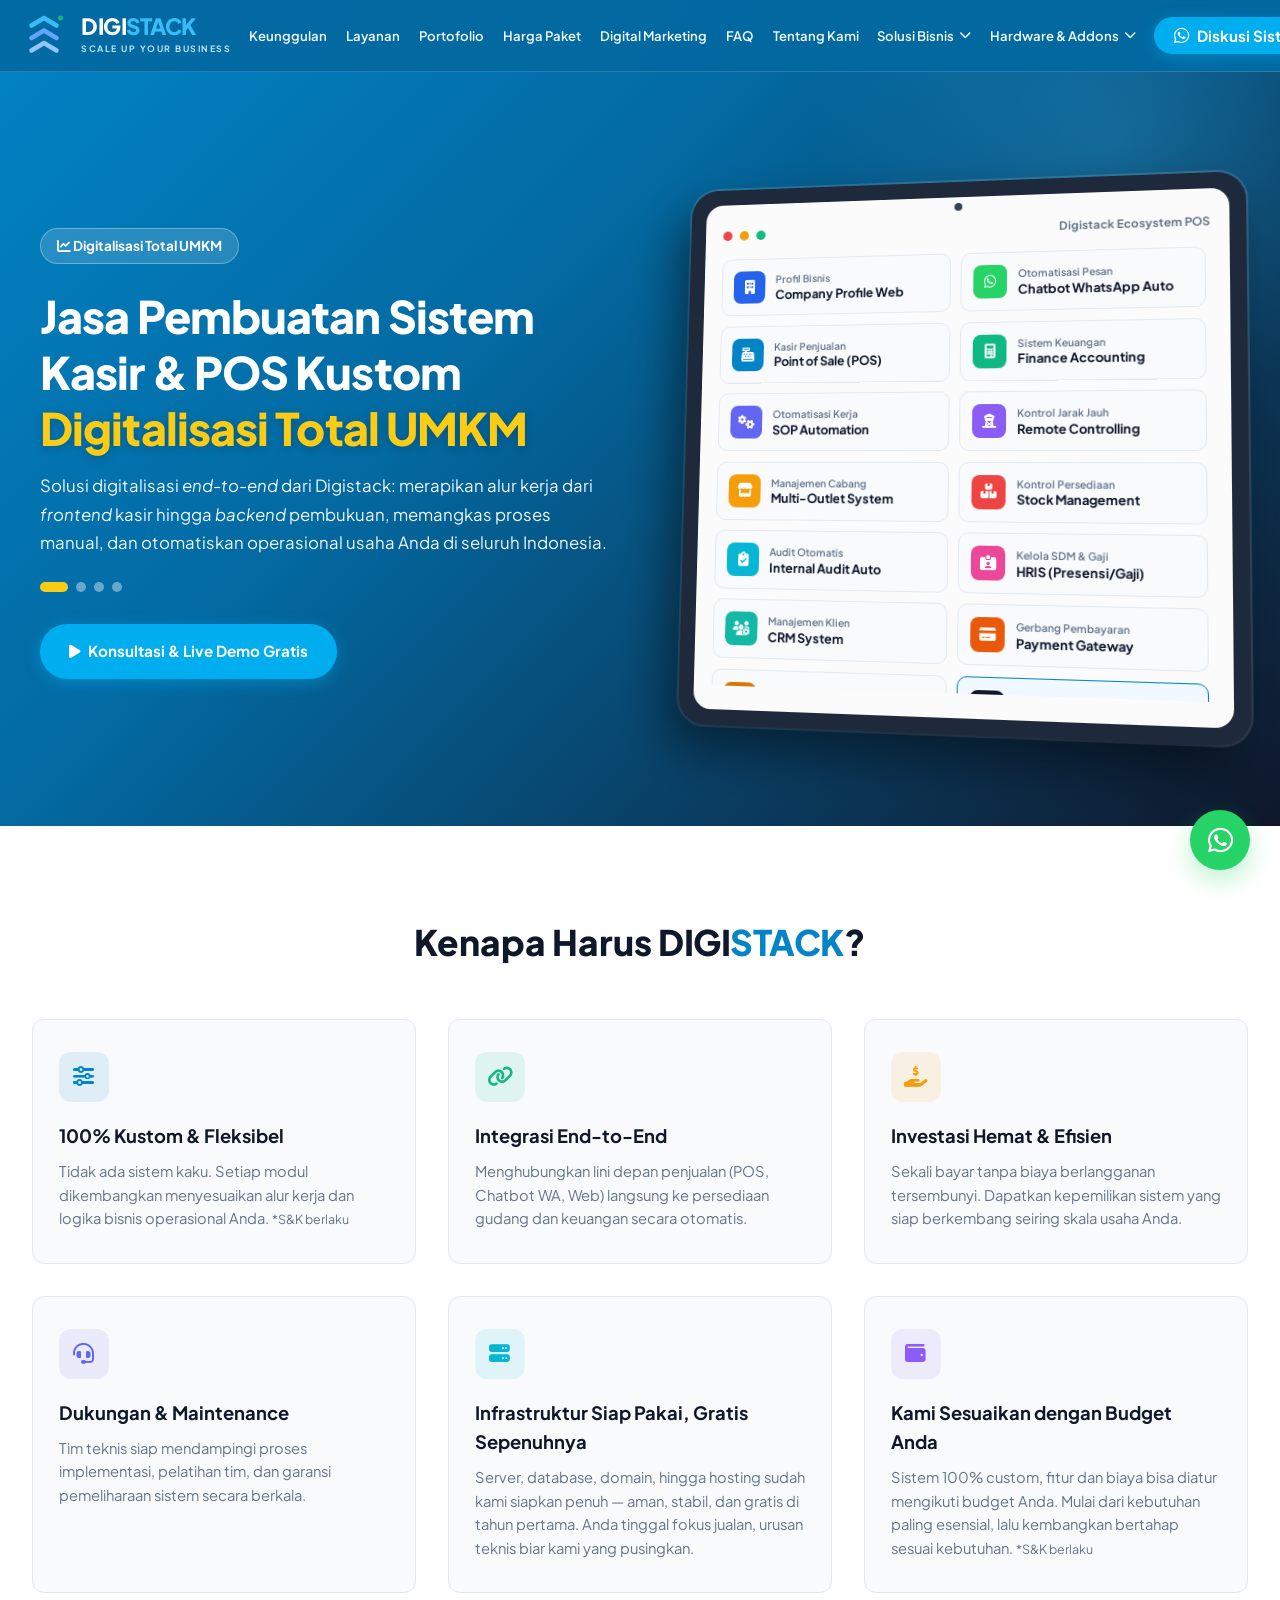
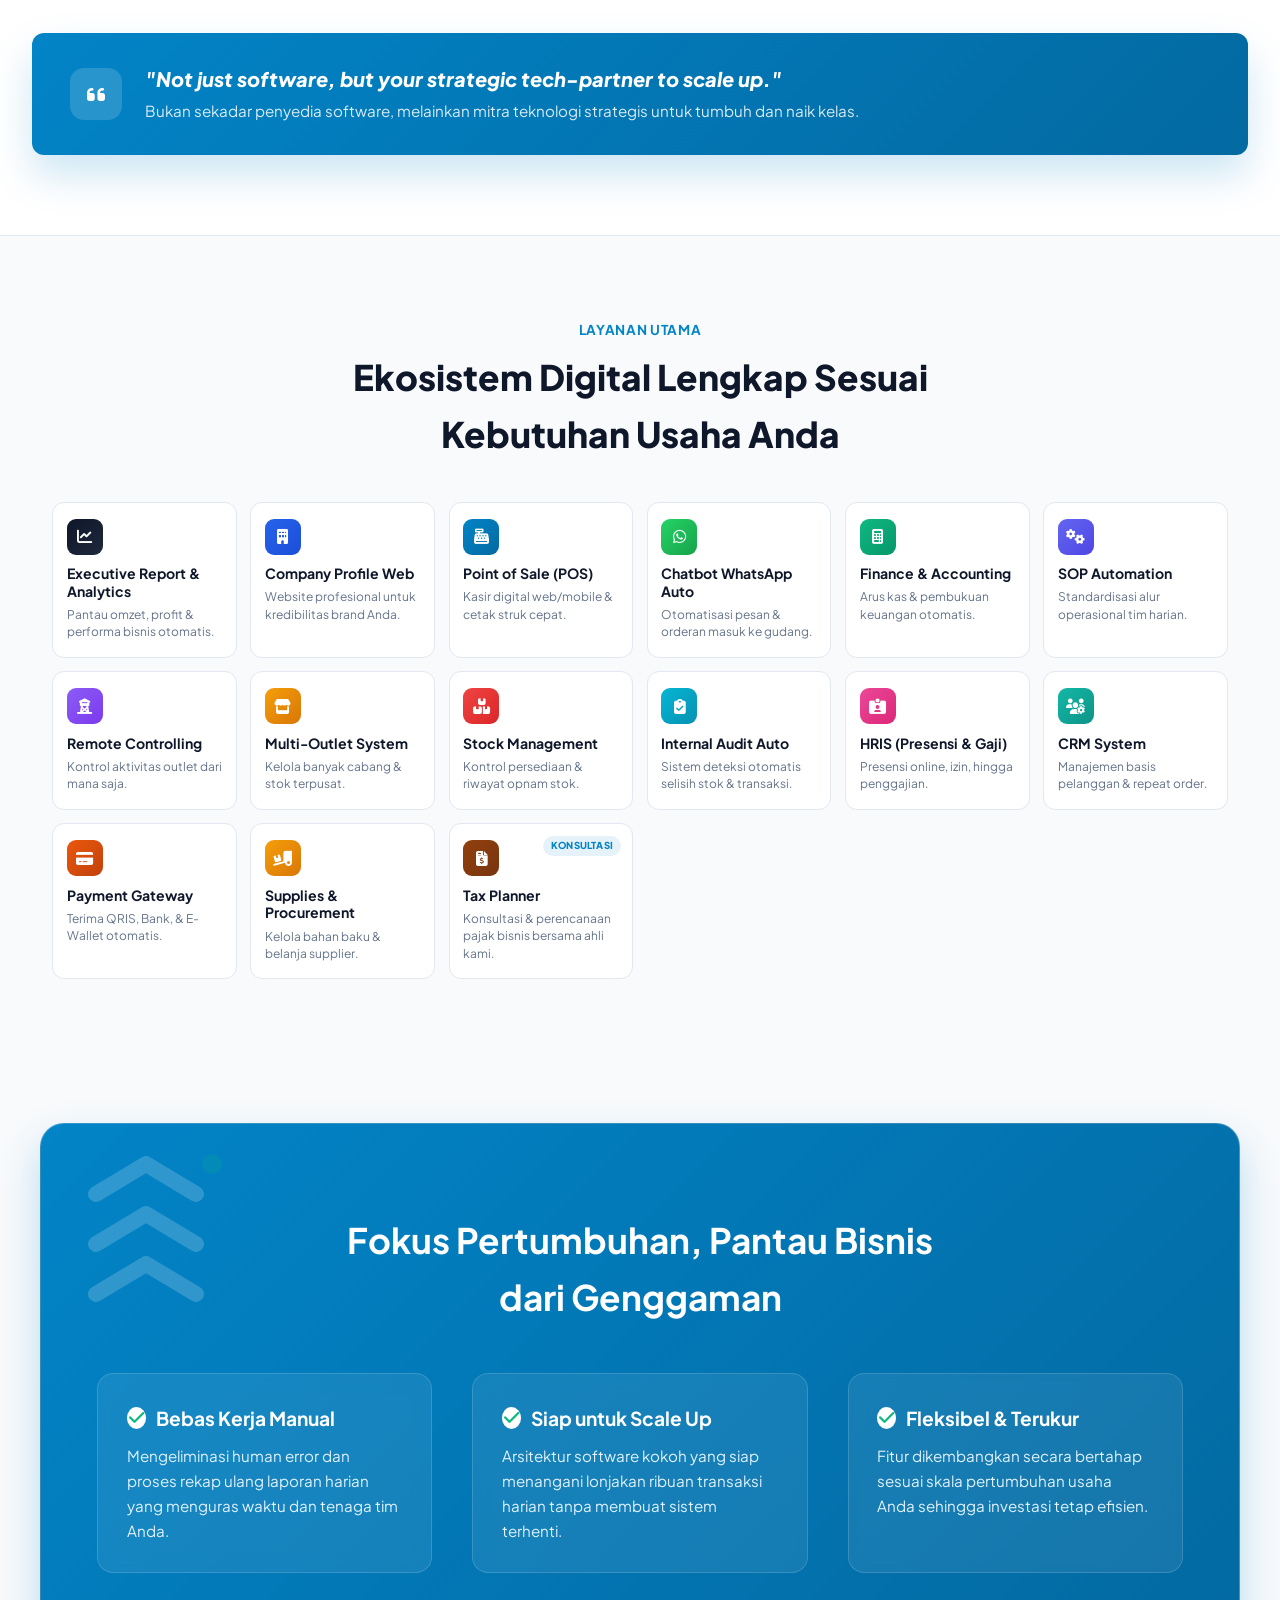
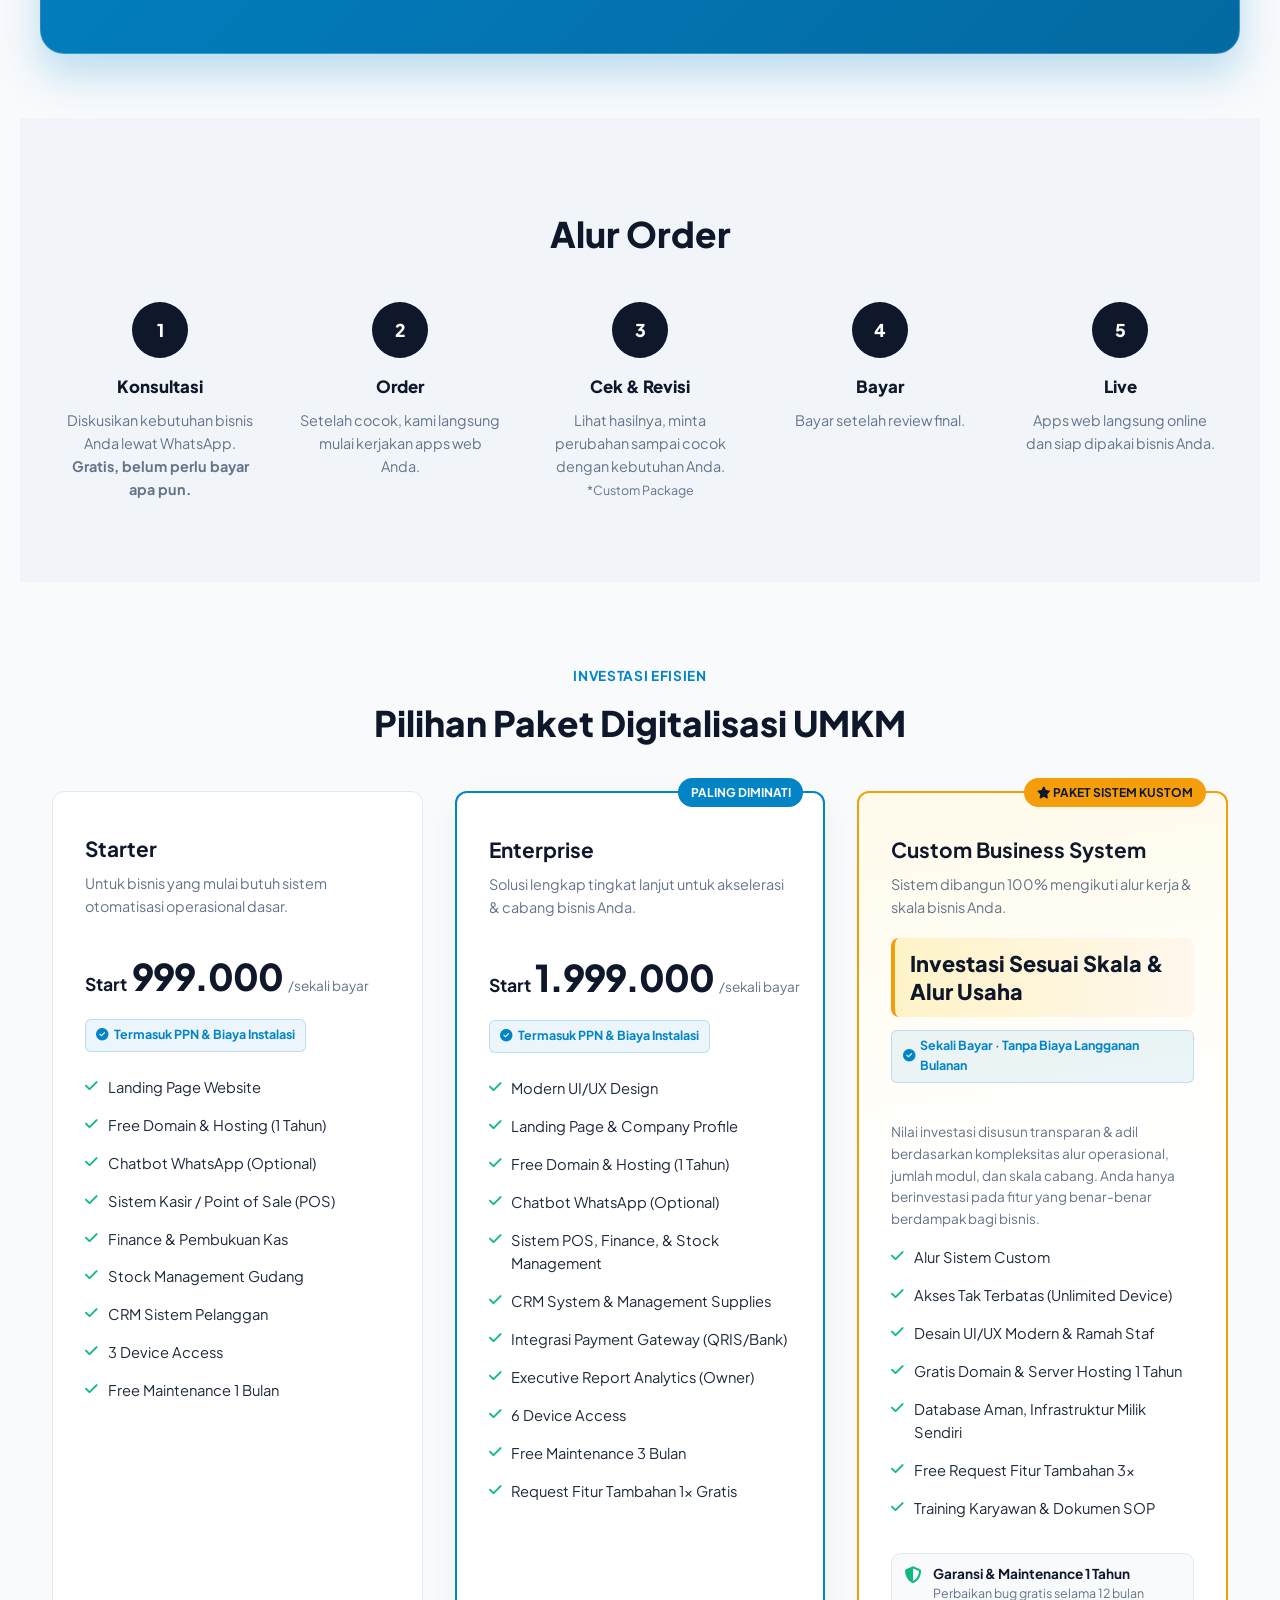
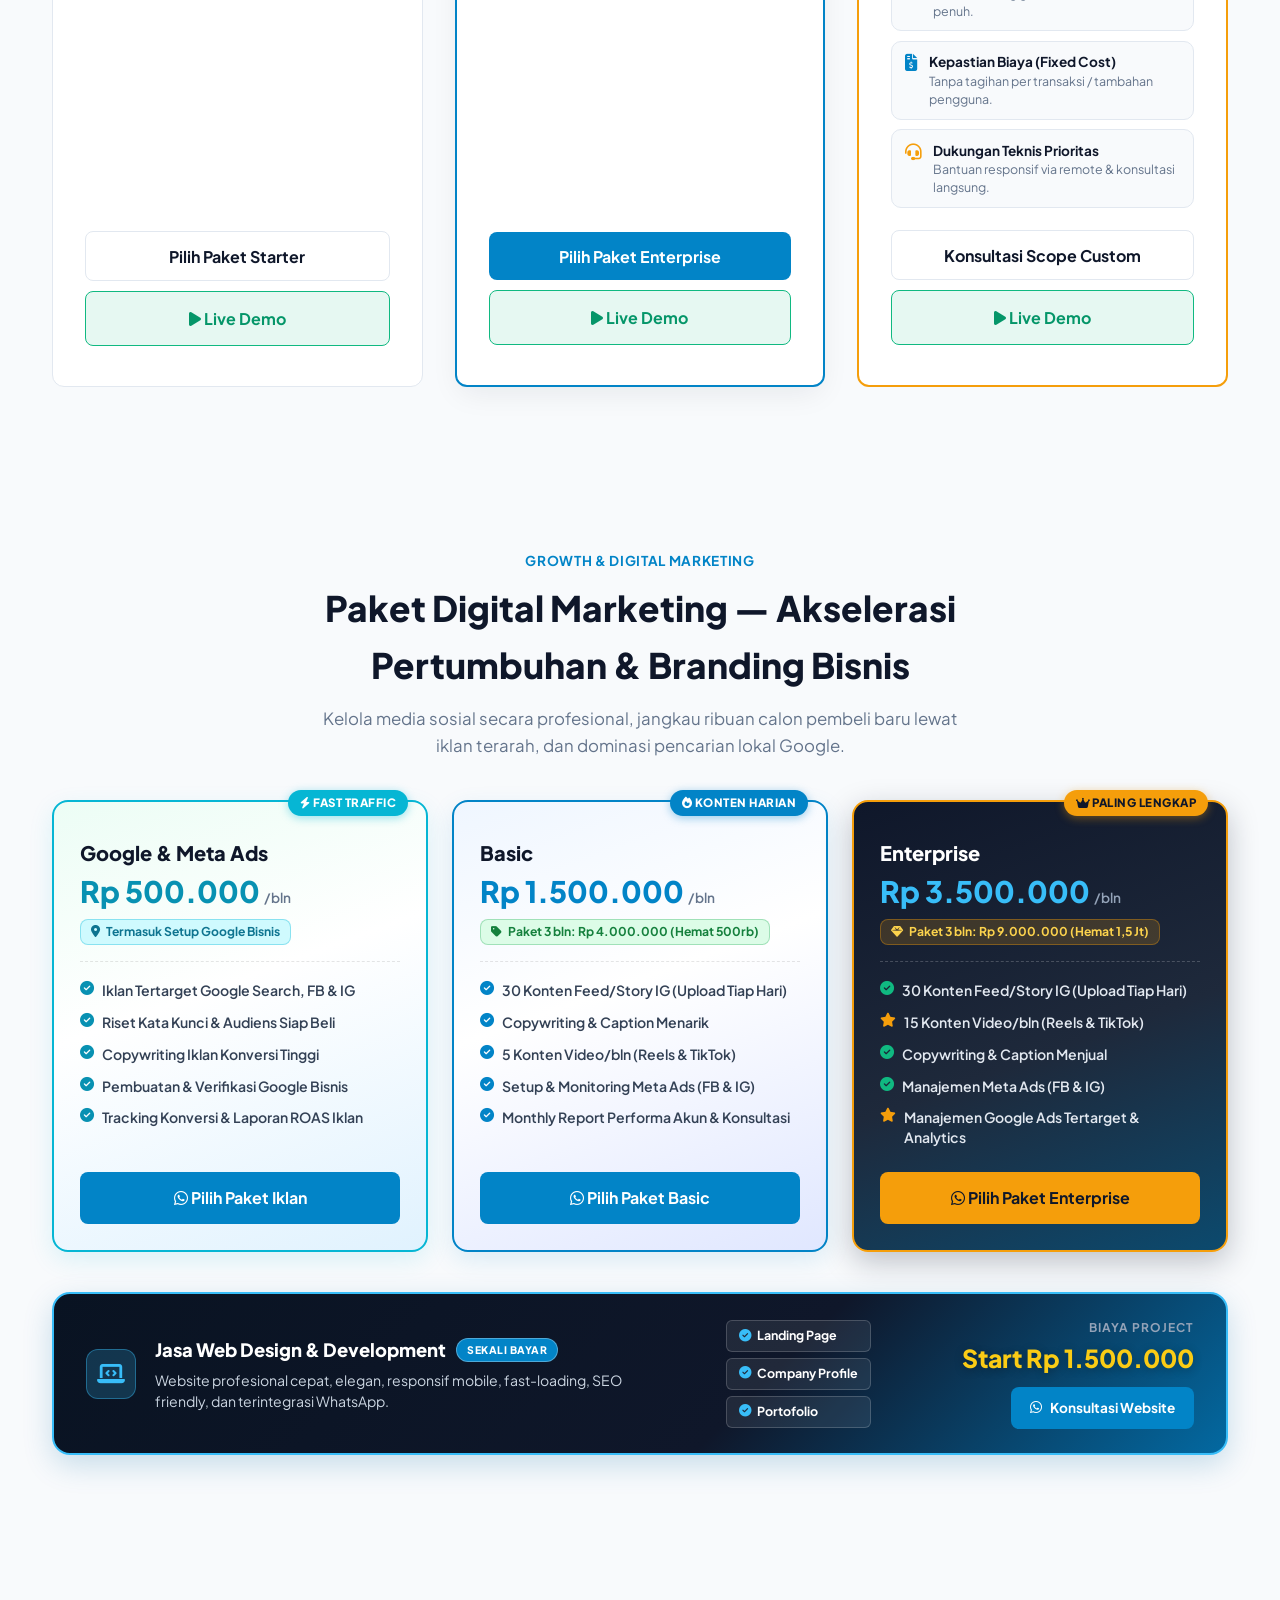
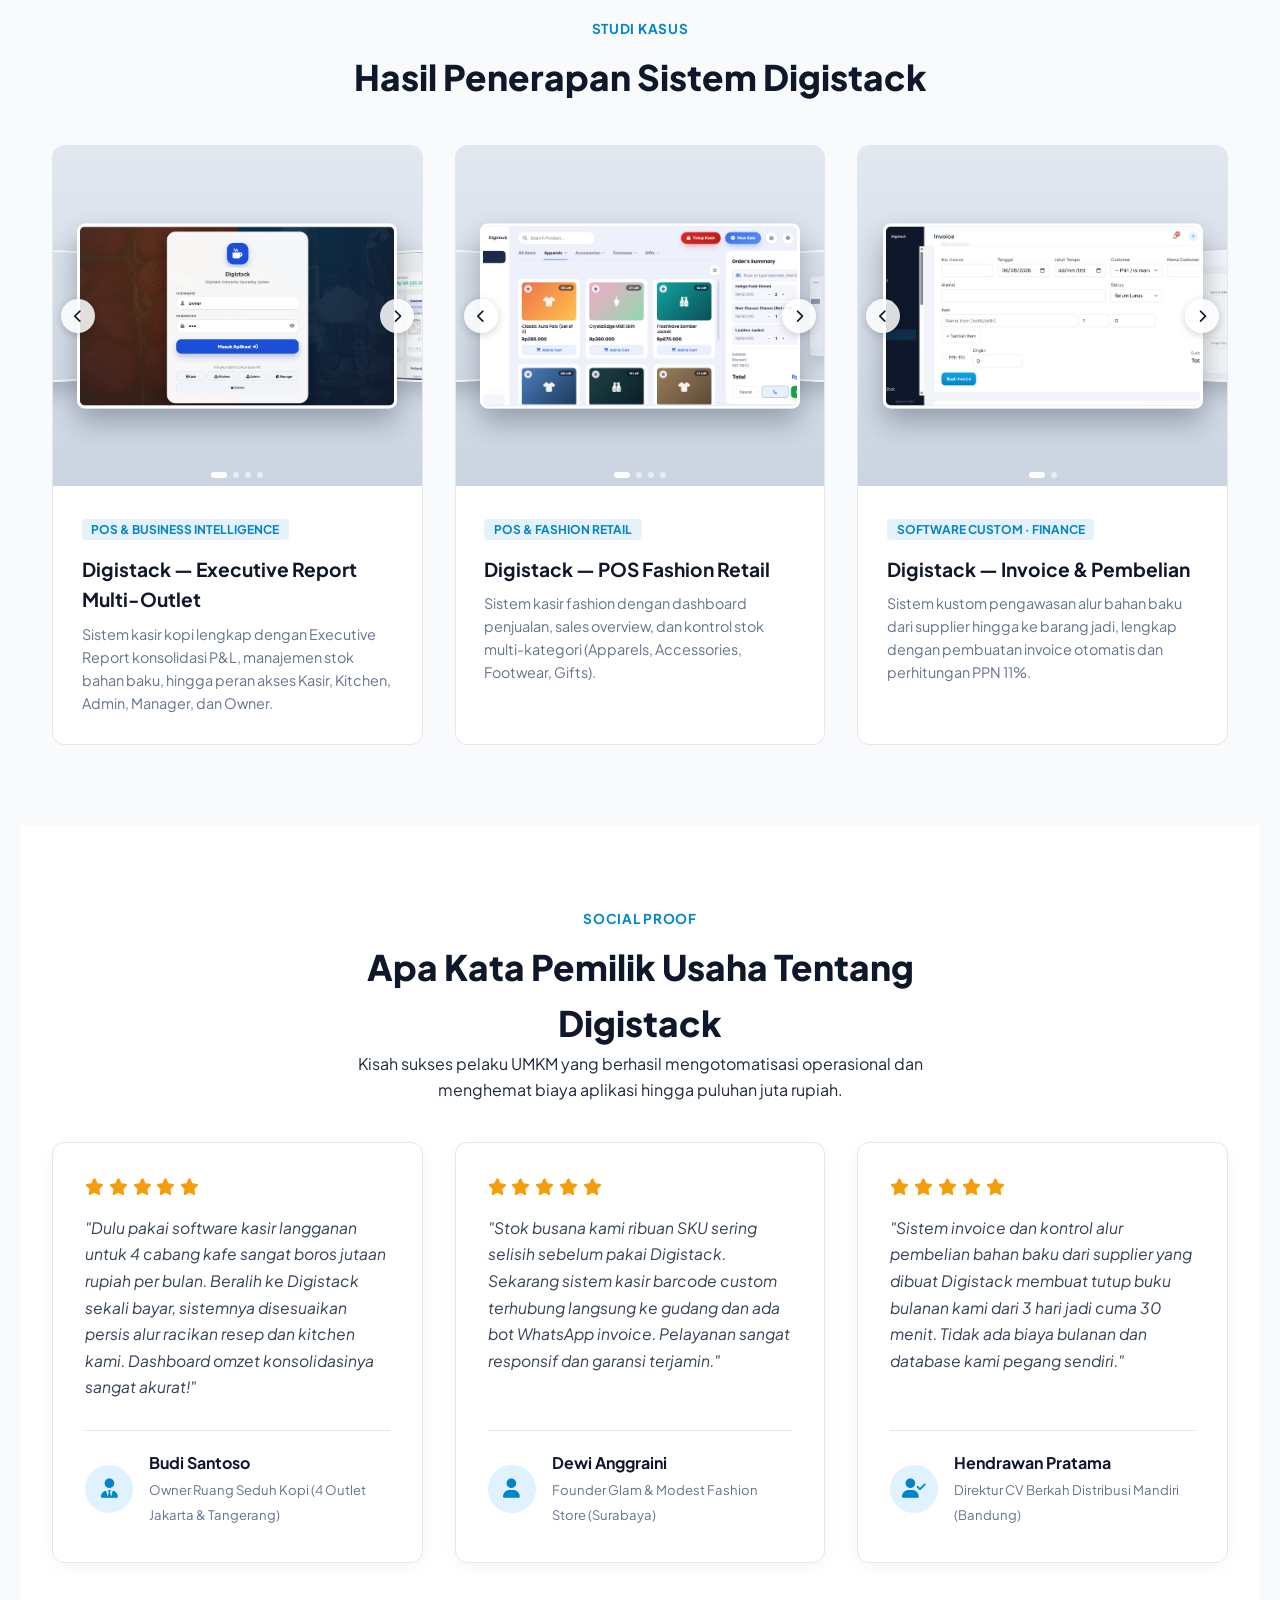
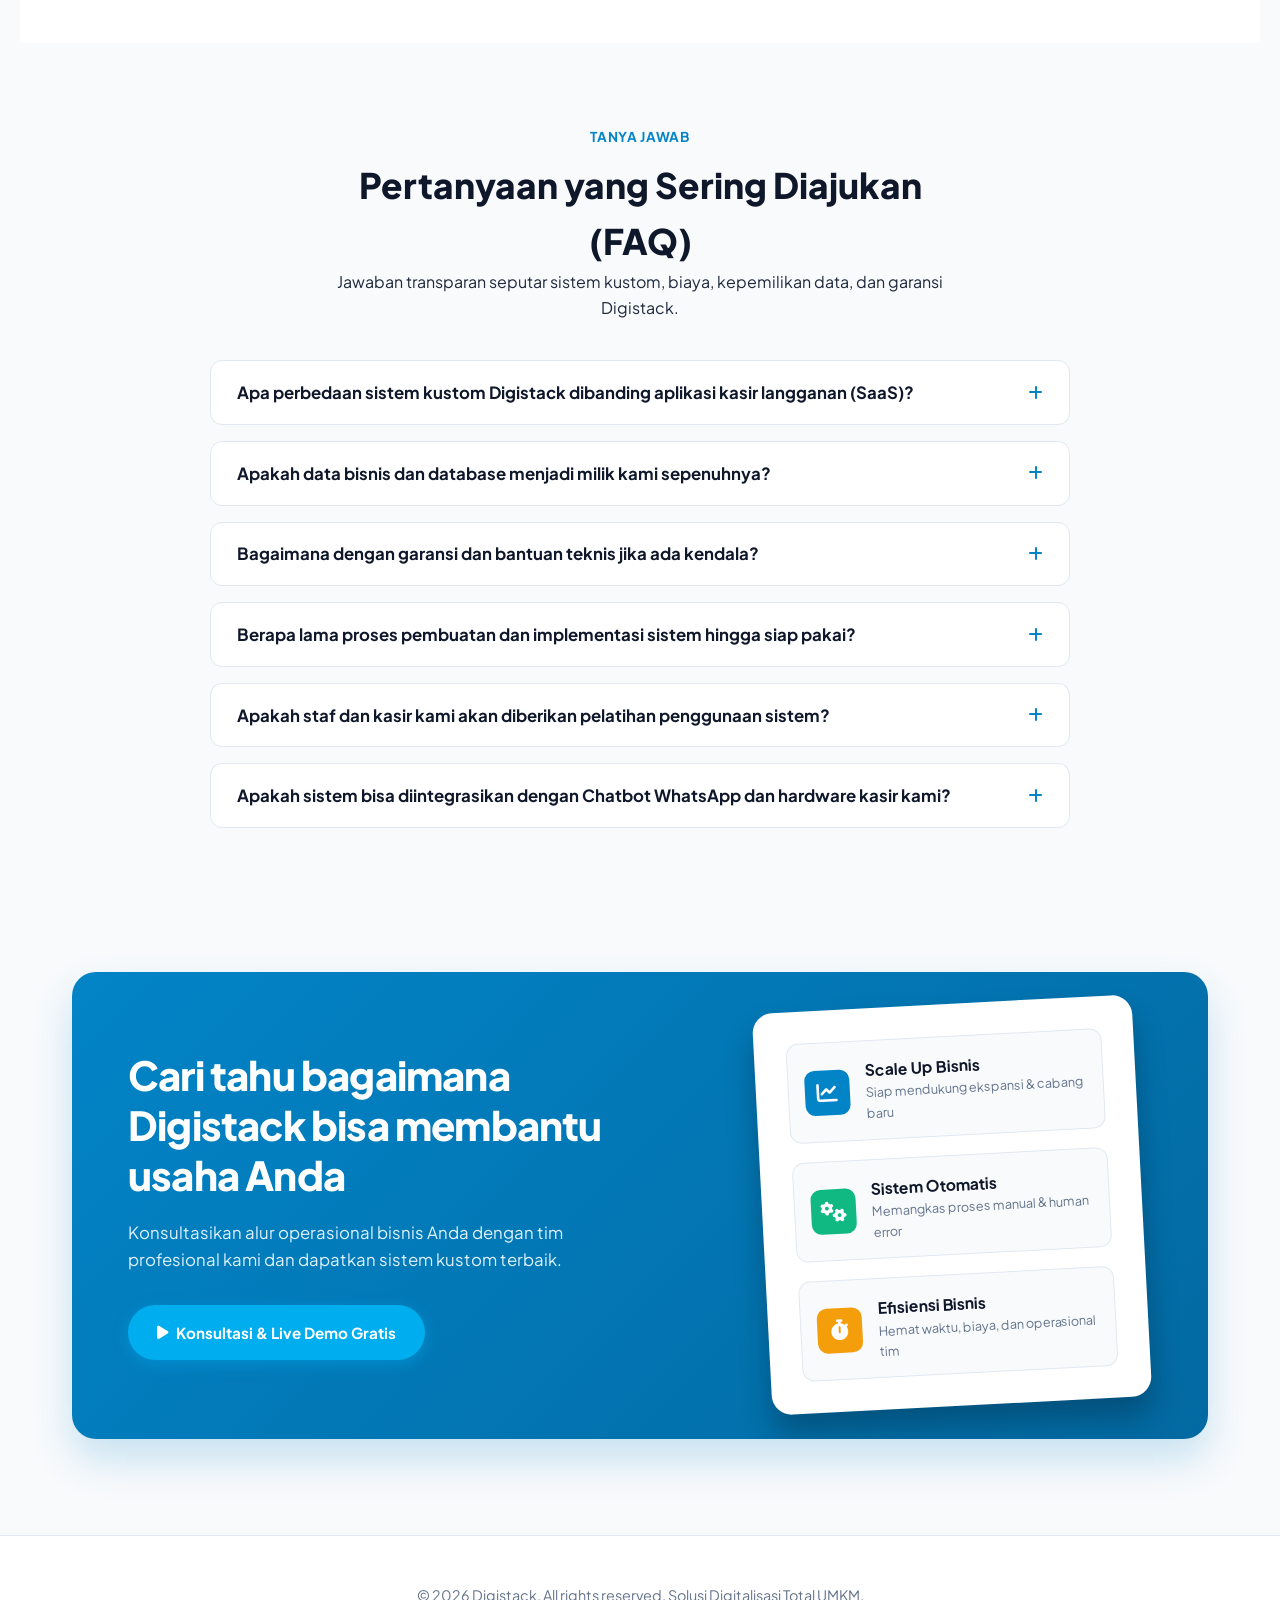
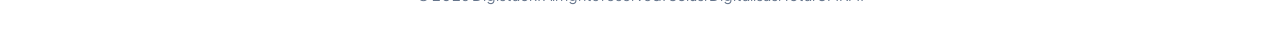
==== commit e80ceaf6: "update(pricing): paket Custom selaras pitch deck - Investasi Sesuai Skala & Alur Usaha" ====
--- a/index.html
+++ b/index.html
@@ -1066,6 +1066,28 @@
         .pricing-card:hover { box-shadow: var(--shadow); transform: translateY(-5px); }
         .pricing-card.popular { border: 2px solid var(--primary); box-shadow: var(--shadow); }
 
+        /* Custom Business System card (selaras pitch deck) */
+        .pricing-card.custom-system { border: 2px solid #f59e0b; background: linear-gradient(170deg, #fffbeb 0%, #ffffff 35%); }
+        .popular-badge.custom-badge { background: #f59e0b; color: #0f172a; }
+        .custom-quote {
+            margin: 1.2rem 0 0.8rem;
+            font-size: 1.35rem; font-weight: 800; line-height: 1.3;
+            color: var(--secondary);
+            background: linear-gradient(90deg, #fef3c7, #fff7ed);
+            border-left: 4px solid #f59e0b;
+            padding: 0.7rem 0.9rem; border-radius: 8px;
+        }
+        .custom-desc { font-size: 0.85rem; color: var(--text-muted); line-height: 1.6; margin: 0.9rem 0 1rem; }
+        .custom-guarantees { display: flex; flex-direction: column; gap: 0.6rem; margin: 0.4rem 0 1.4rem; }
+        .custom-guarantees > div {
+            display: flex; gap: 0.7rem; align-items: flex-start;
+            background: #f8fafc; border: 1px solid var(--border-color);
+            border-radius: 10px; padding: 0.65rem 0.8rem;
+        }
+        .custom-guarantees i { font-size: 1.05rem; margin-top: 3px; }
+        .custom-guarantees span { font-size: 0.78rem; color: var(--text-muted); line-height: 1.45; }
+        .custom-guarantees strong { display: block; font-size: 0.85rem; color: var(--secondary); }
+
         .popular-badge {
             position: absolute;
             top: -15px;
@@ -2679,34 +2701,33 @@
                 </div>
             </div>
 
-            <!-- Price Card 3: Custom (DENGAN TAMBAHAN MODULAR FITUR LENGKAP) -->
-            <div class="pricing-card">
+            <!-- Price Card 3: Custom Business System (SELARAS PITCH DECK SLIDE 7) -->
+            <div class="pricing-card custom-system">
+                <span class="popular-badge custom-badge"><i class="fa-solid fa-star"></i> Paket Sistem Kustom</span>
                 <div>
                     <div class="pricing-header">
-                        <h3>Custom</h3>
-                        <p>Penyesuaian total tanpa batas sesuai kebutuhan spesifik usaha Anda.</p>
+                        <h3>Custom Business System</h3>
+                        <p>Sistem dibangun 100% mengikuti alur kerja &amp; skala bisnis Anda.</p>
                     </div>
-                    <div class="pricing-price">
-                        <span class="currency">Start</span>
-                        <span class="amount" style="font-size:2rem;">2.999.000</span>
-                        <span class="period">/sekali bayar</span>
+                    <div class="custom-quote">Investasi Sesuai Skala &amp; Alur Usaha</div>
+                    <div class="tax-inclusive-badge">
+                        <i class="fa-solid fa-circle-check"></i> Sekali Bayar &middot; Tanpa Biaya Langganan Bulanan
                     </div>
-                    <div class="tax-inclusive-badge">
-                        <i class="fa-solid fa-circle-check"></i> Termasuk PPN & Biaya Instalasi
+                    <p class="custom-desc">Nilai investasi disusun transparan &amp; adil berdasarkan kompleksitas alur operasional, jumlah modul, dan skala cabang. Anda hanya berinvestasi pada fitur yang benar-benar berdampak bagi bisnis.</p>
+                    <ul class="pricing-features">
+                        <li><i class="fa-solid fa-check"></i> Alur Sistem Custom</li>
+                        <li><i class="fa-solid fa-check"></i> Akses Tak Terbatas (Unlimited Device)</li>
+                        <li><i class="fa-solid fa-check"></i> Desain UI/UX Modern &amp; Ramah Staf</li>
+                        <li><i class="fa-solid fa-check"></i> Gratis Domain &amp; Server Hosting 1 Tahun</li>
+                        <li><i class="fa-solid fa-check"></i> Database Aman, Infrastruktur Milik Sendiri</li>
+                        <li><i class="fa-solid fa-check"></i> Free Request Fitur Tambahan 3x</li>
+                        <li><i class="fa-solid fa-check"></i> Training Karyawan &amp; Dokumen SOP</li>
+                    </ul>
+                    <div class="custom-guarantees">
+                        <div><i class="fa-solid fa-shield-halved" style="color:#10b981;"></i><span><strong>Garansi &amp; Maintenance 1 Tahun</strong>Perbaikan bug gratis selama 12 bulan penuh.</span></div>
+                        <div><i class="fa-solid fa-file-invoice-dollar" style="color:#0284c7;"></i><span><strong>Kepastian Biaya (Fixed Cost)</strong>Tanpa tagihan per transaksi / tambahan pengguna.</span></div>
+                        <div><i class="fa-solid fa-headset" style="color:#f59e0b;"></i><span><strong>Dukungan Teknis Prioritas</strong>Bantuan responsif via remote &amp; konsultasi langsung.</span></div>
                     </div>
-                    <ul class="pricing-features">
-                        <li><i class="fa-solid fa-check"></i> Bebas Kustom Fitur</li>
-                        <li><i class="fa-solid fa-check"></i> Sistem Mengikuti Alur Kerja Bisnis Anda</li>
-                        <li><i class="fa-solid fa-check"></i> Modern UI/UX Design</li>
-                        <li><i class="fa-solid fa-check"></i> Landing Page & Company Profile</li>
-                        <li><i class="fa-solid fa-check"></i> Free Domain & Hosting (1 Tahun)</li>
-                        <li><i class="fa-solid fa-check"></i> Unlimited Akses Device</li>
-                        <li><i class="fa-solid fa-check"></i> Arsitektur Software Khusus Sesuai Scope</li>
-                        <li><i class="fa-solid fa-check"></i> Integrasi Database & API Pihak Ketiga</li>
-                        <li><i class="fa-solid fa-check"></i> Prioritas Penanganan Teknis & Support</li>
-                        <li><i class="fa-solid fa-check"></i> Free Maintenance 1 TAHUN</li>
-                        <li><i class="fa-solid fa-check"></i> Request Fitur Tambahan 3x Gratis</li>
-                    </ul>
                 </div>
                 <div class="pricing-footer-actions">
                     <button type="button" onclick="openPaketModal('Custom')" class="btn-card btn-card-outline">Konsultasi Scope Custom</button>
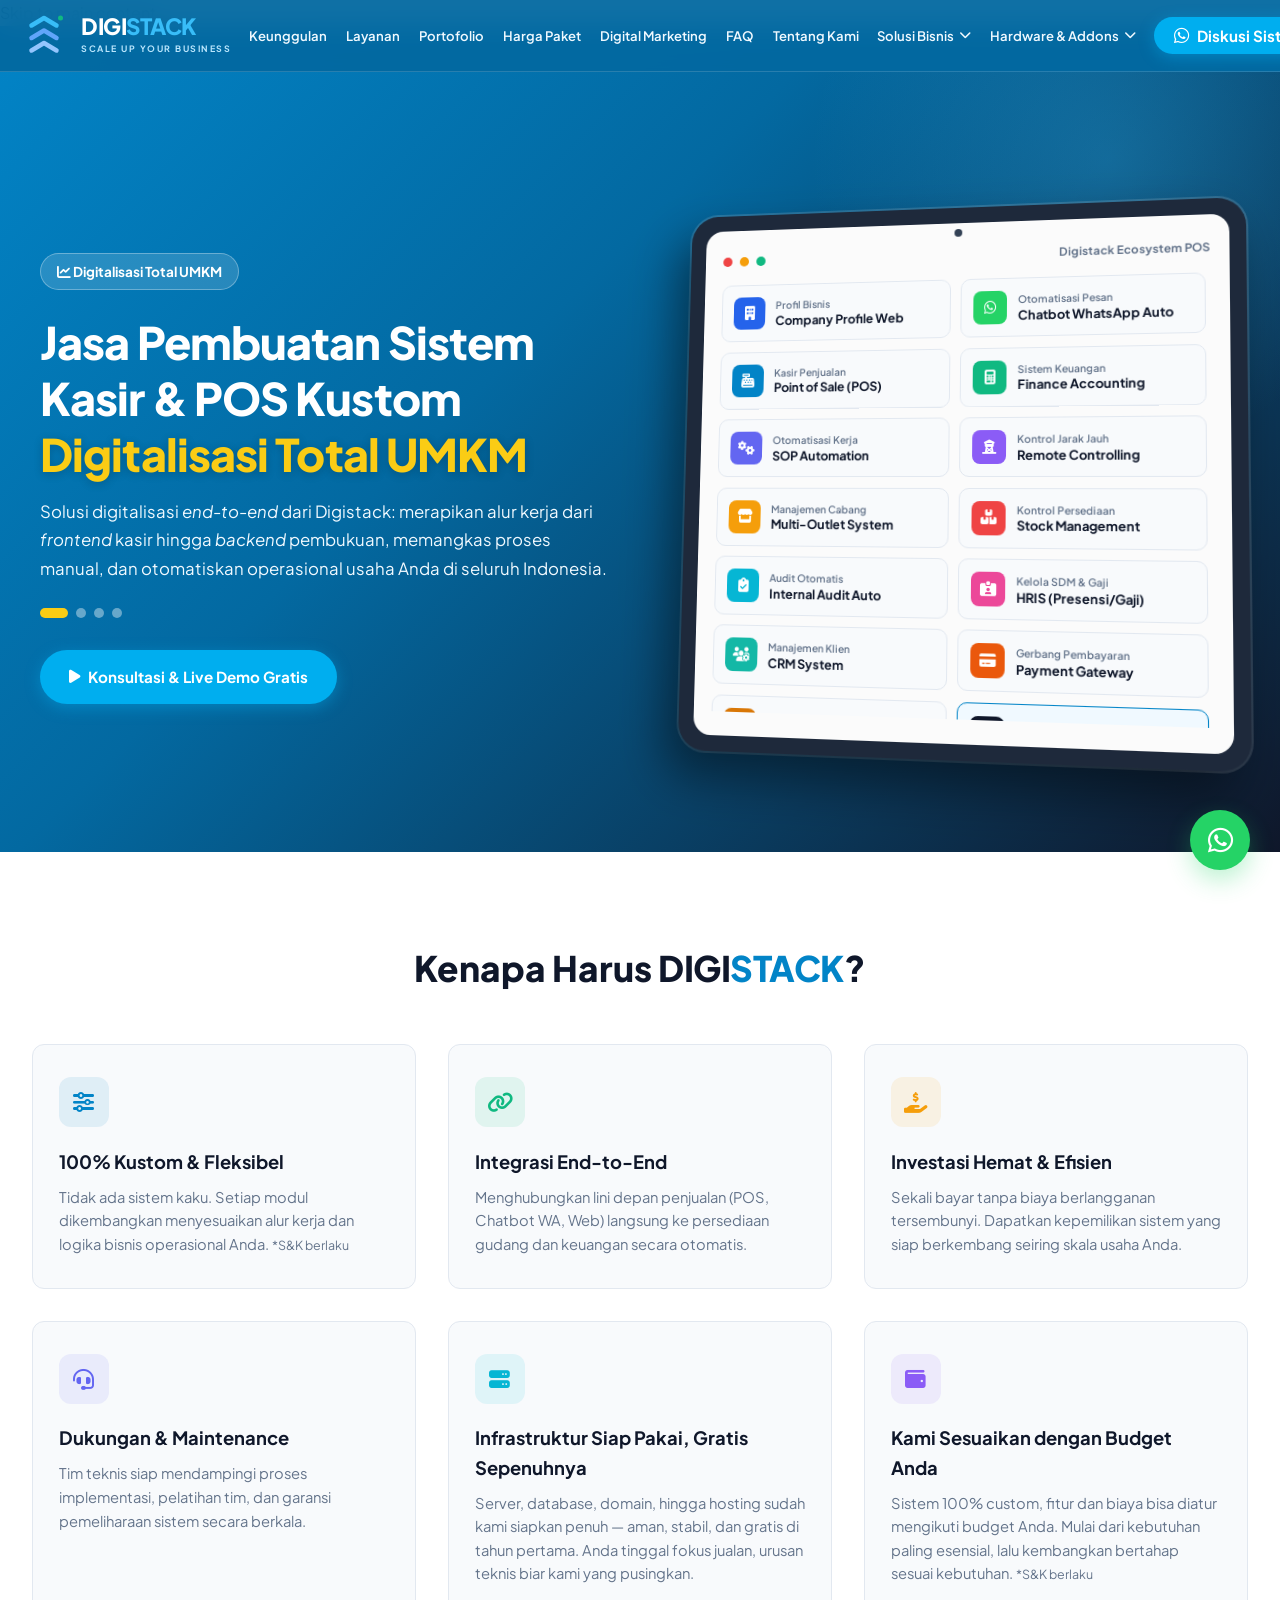
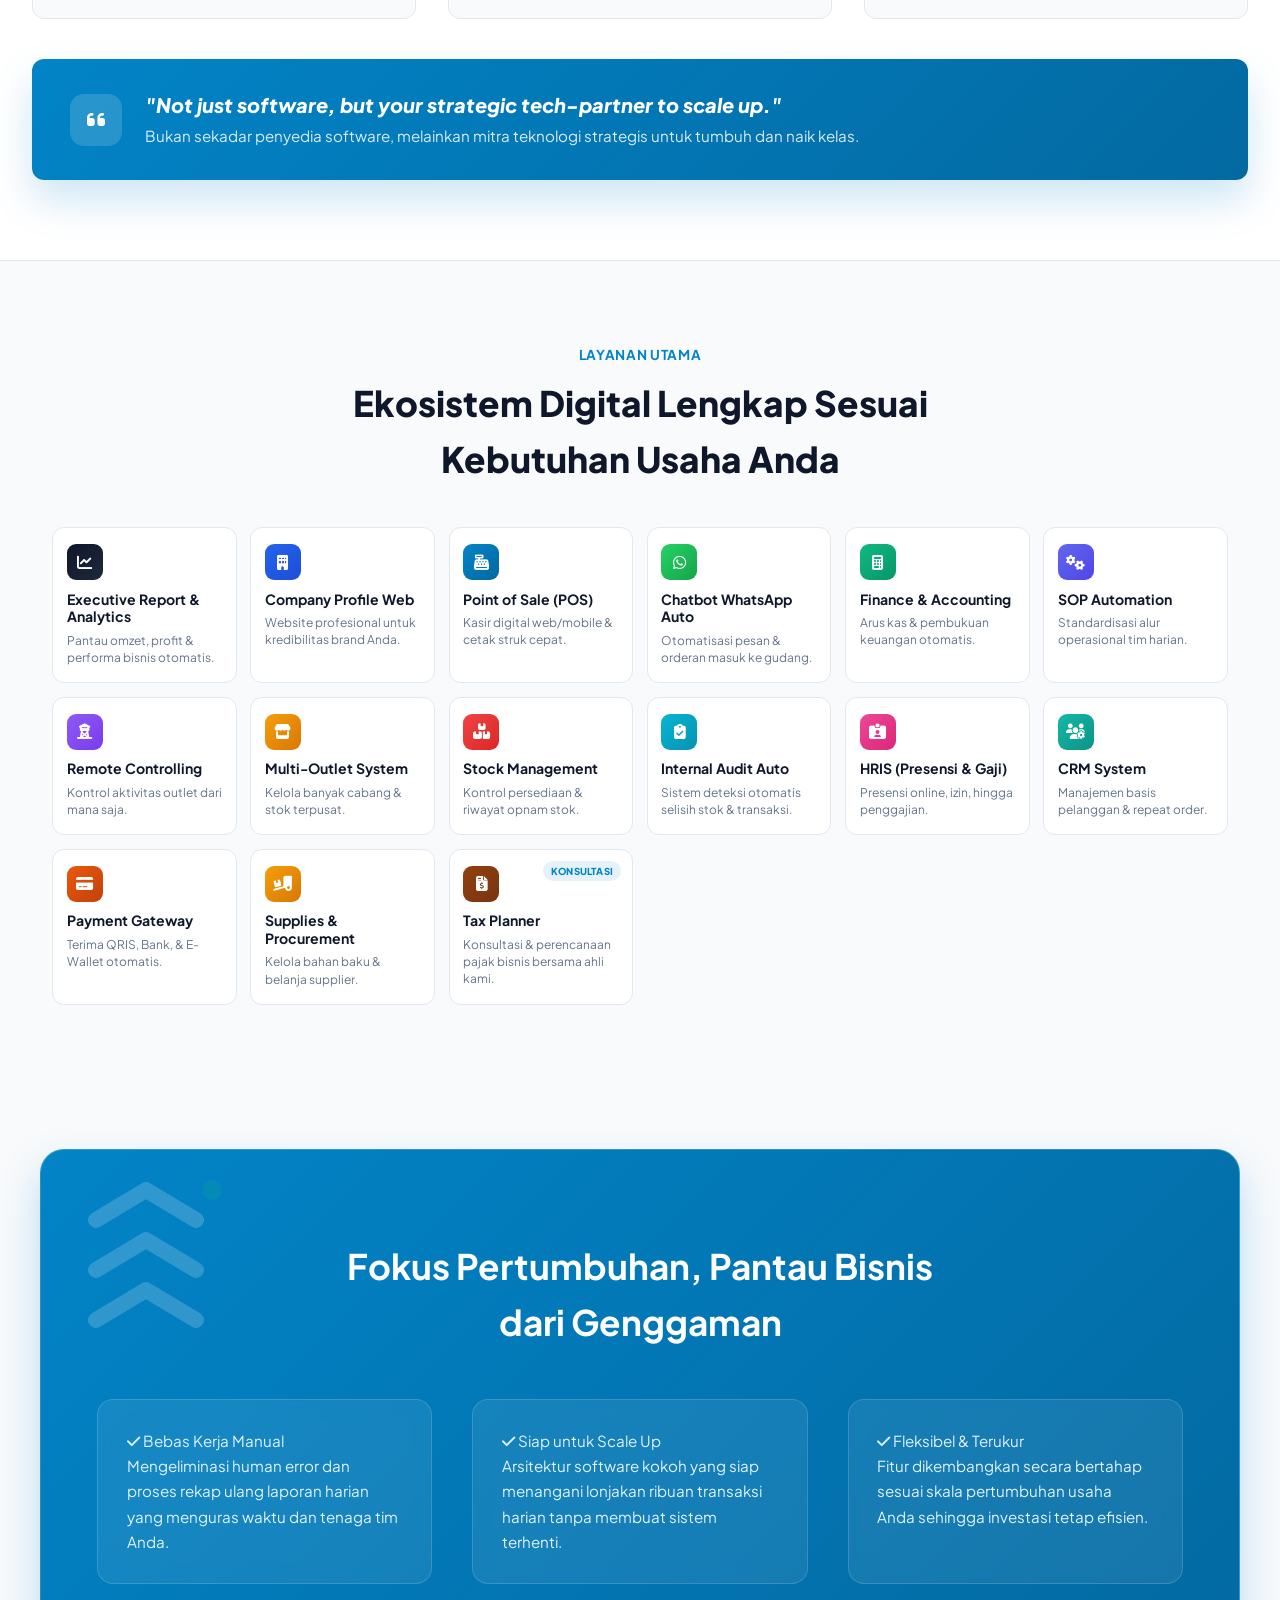
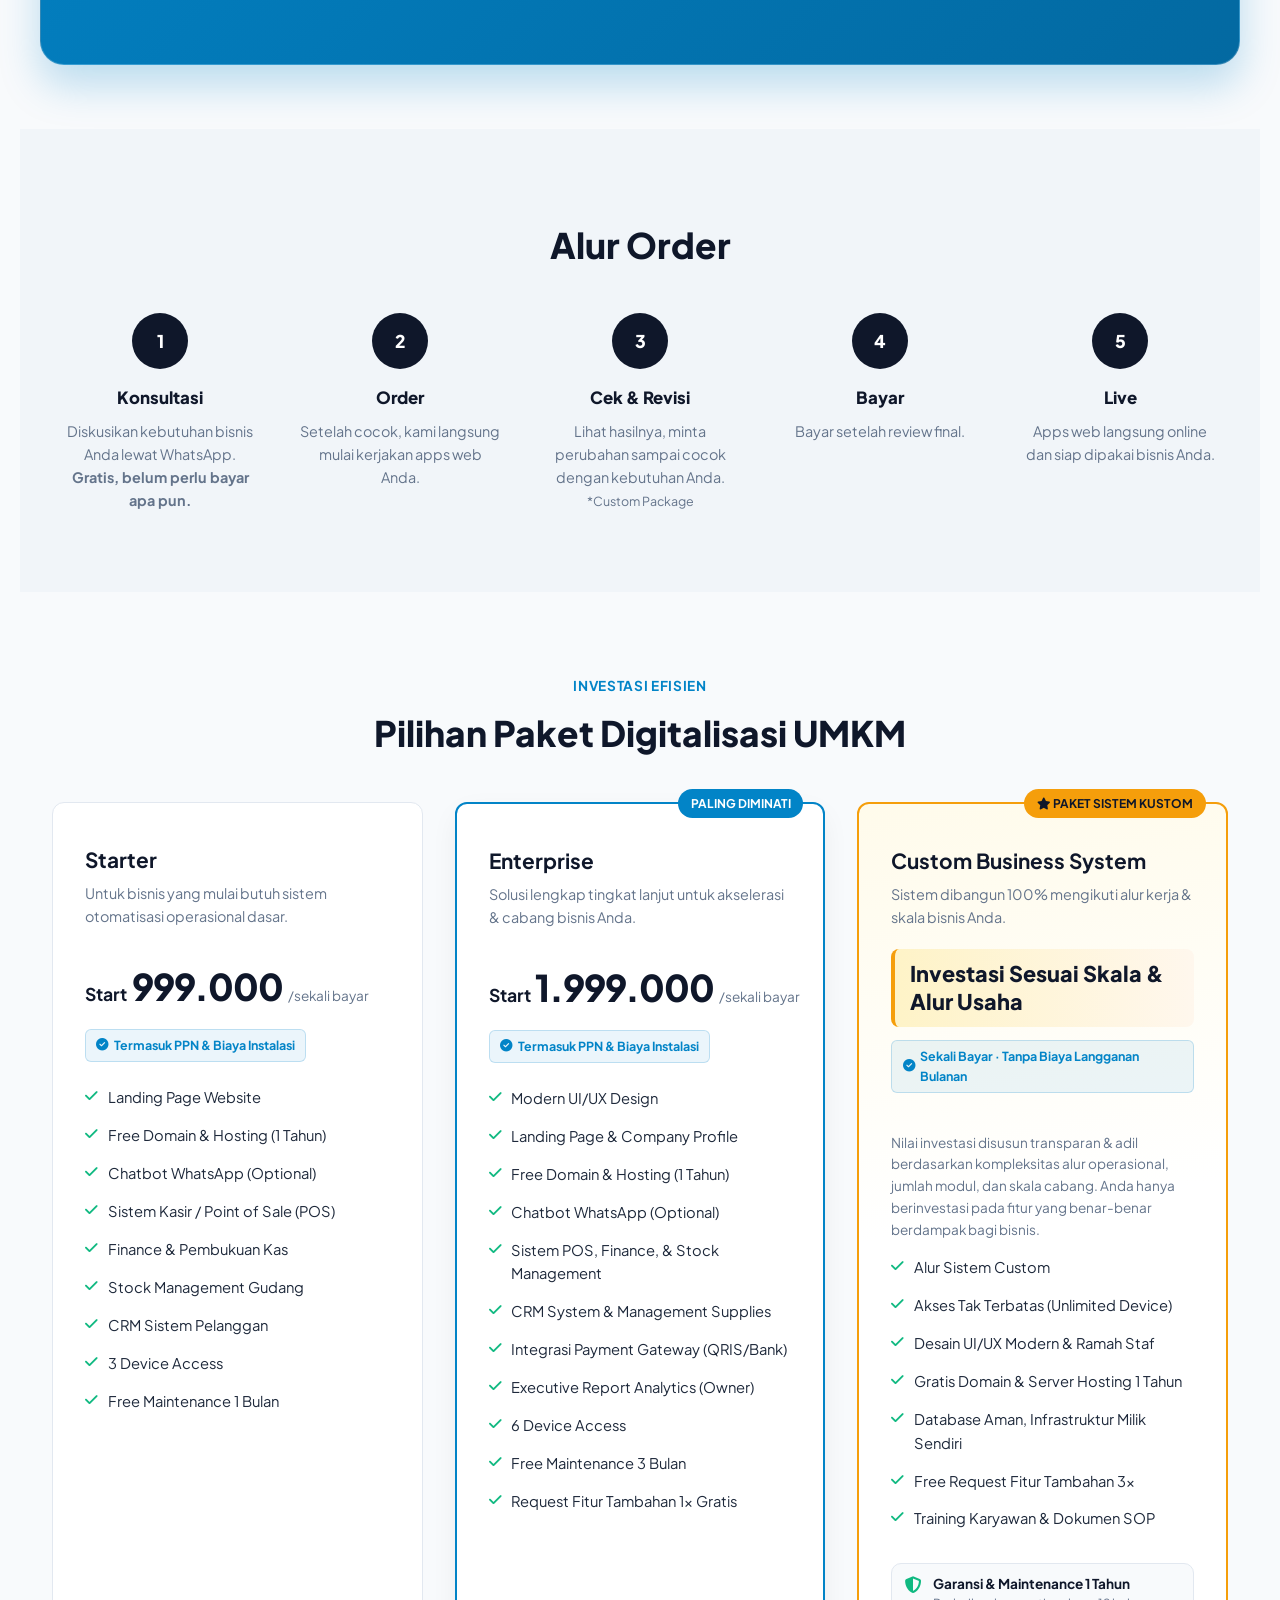
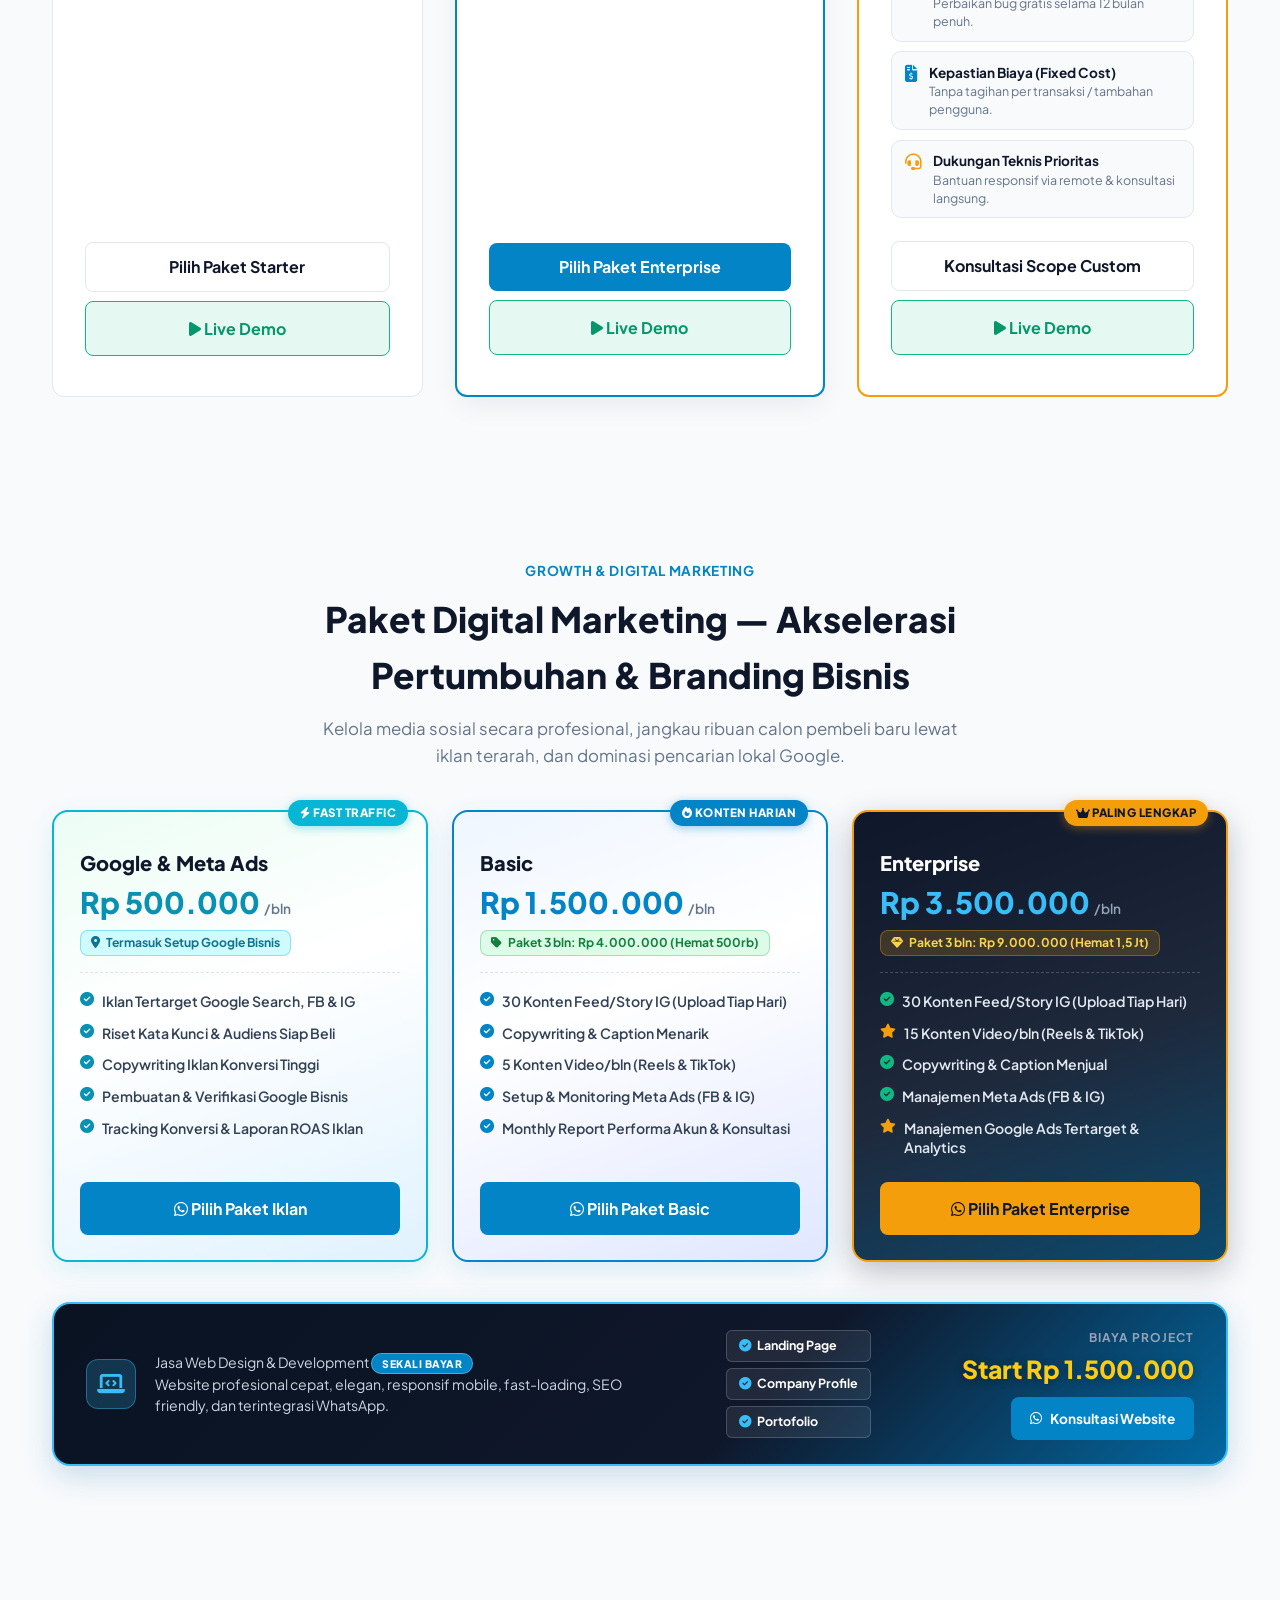
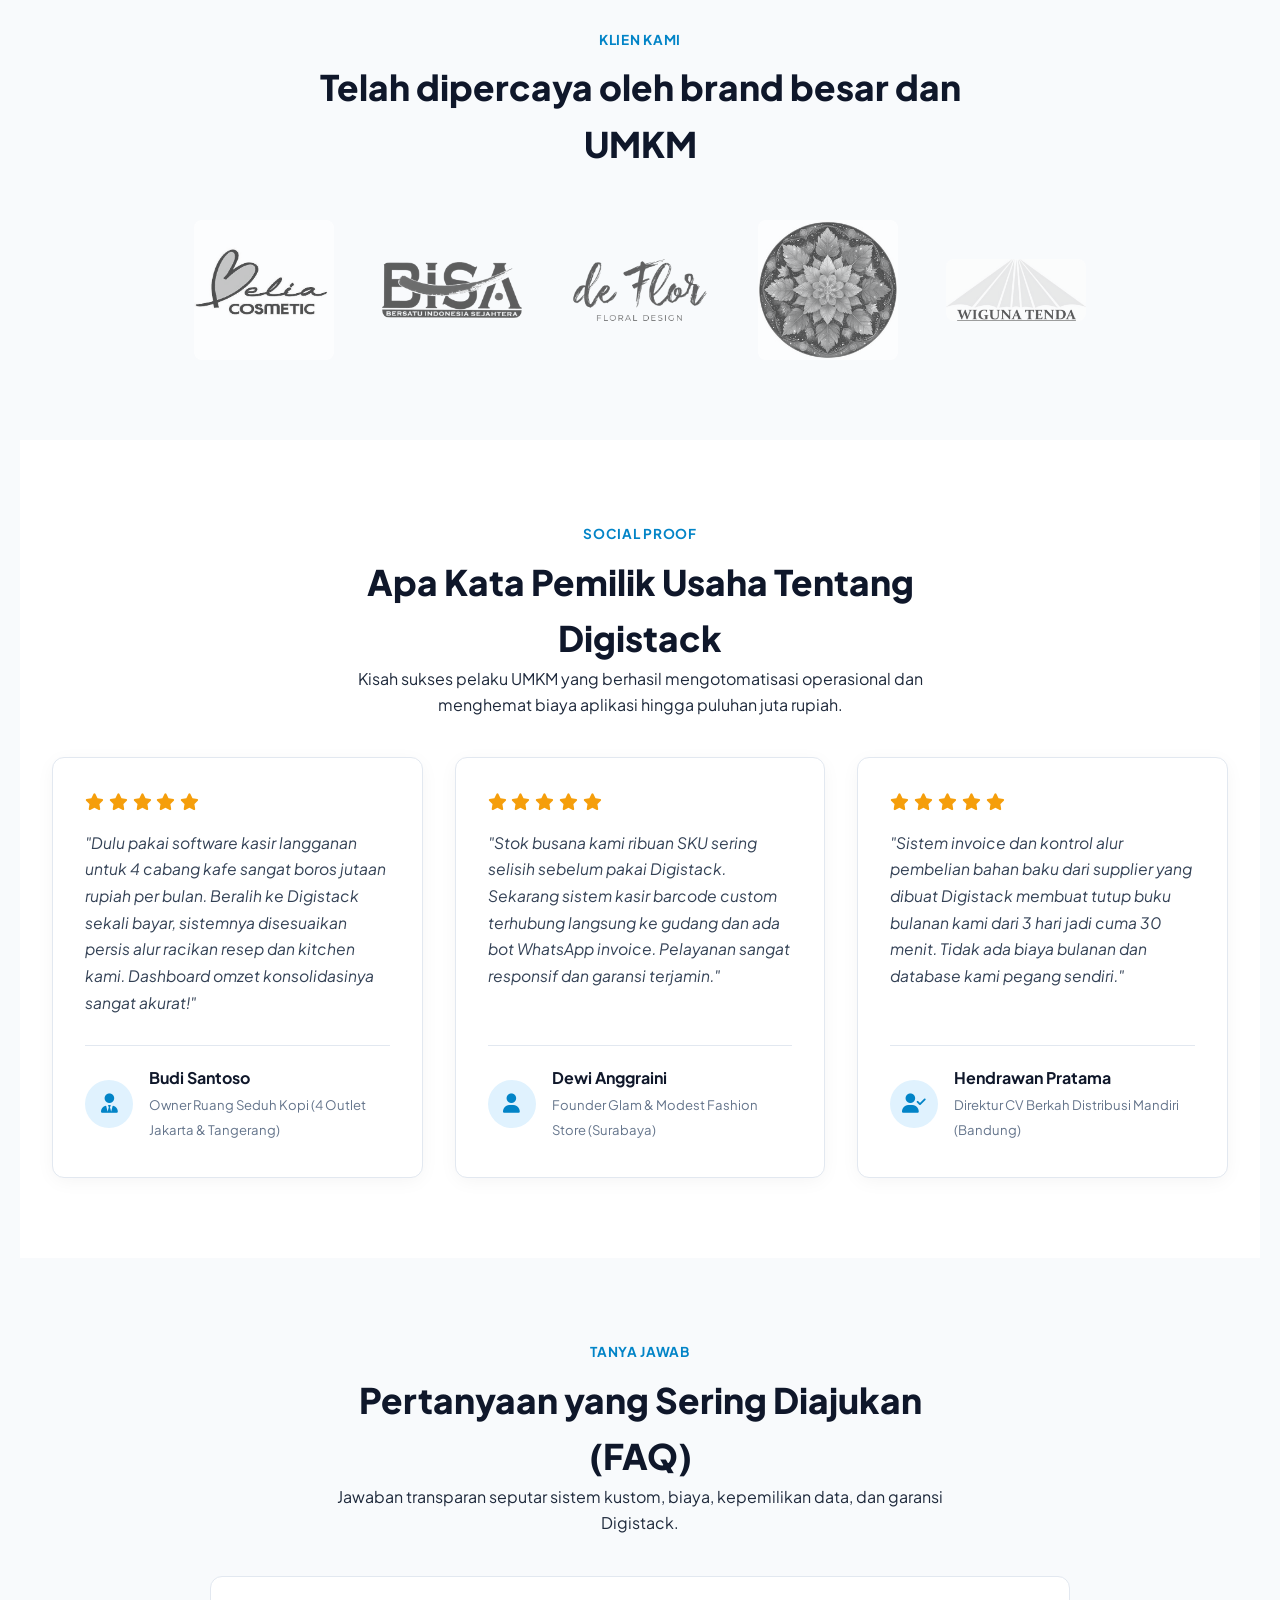
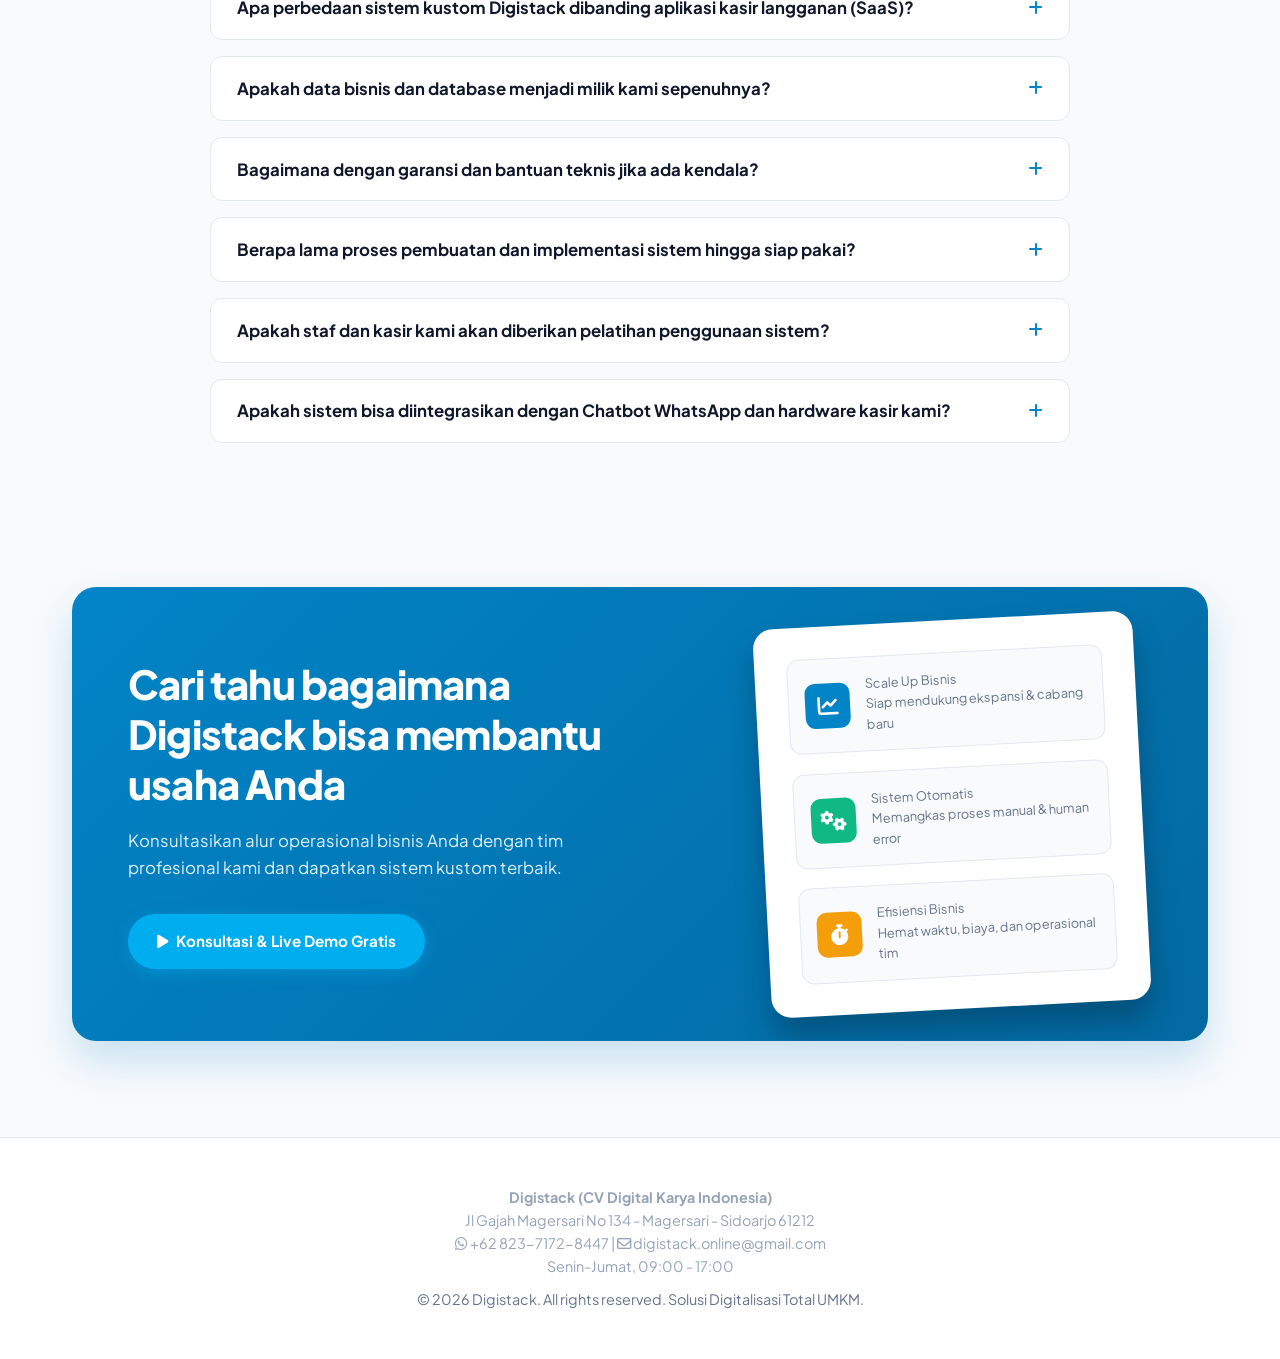
==== commit 160ae37b: "Update SEO, A11y, and replace POS portfolio with client logos" ====
--- a/index.html
+++ b/index.html
@@ -1,184 +1,183 @@
 <!DOCTYPE html>
+
 <html lang="id">
 <head>
-    <meta charset="UTF-8">
-    <meta name="viewport" content="width=device-width, initial-scale=1.0">
-    <title>Developer ERP & Custom System | Digistack</title>
-
-    <!-- SEO & Social Meta (Standar PRD SEO Maksimal) -->
-    <meta name="description" content="Jasa pembuatan sistem POS kasir kustom, chatbot WhatsApp, inventori & keuangan UMKM Indonesia. Sekali bayar tanpa biaya langganan bulanan. Konsultasi gratis!">
-    <meta name="keywords" content="jasa pembuatan sistem kasir, software pos custom umkm, sistem multi outlet, chatbot whatsapp umkm, aplikasi kasir sekali bayar, digistack">
-    <meta name="author" content="Digistack">
-    <meta name="robots" content="index, follow">
-    <link rel="canonical" href="https://digistack.site/">
-
-    <!-- Open Graph (Social Sharing) -->
-    <meta property="og:type" content="website">
-    <meta property="og:site_name" content="Digistack">
-    <meta property="og:title" content="Developer ERP & Custom System | Digistack">
-    <meta property="og:description" content="Solusi digitalisasi UMKM: sistem kasir kustom, chatbot WhatsApp, dan pembukuan sekali bayar tanpa biaya langganan bulanan.">
-    <meta property="og:url" content="https://digistack.site/">
-    <meta property="og:image" content="https://digistack.site/assets/portfolio/cafepos-pos.png">
-    <meta property="og:locale" content="id_ID">
-
-    <!-- Twitter Card -->
-    <meta name="twitter:card" content="summary_large_image">
-    <meta name="twitter:title" content="Developer ERP & Custom System | Digistack">
-    <meta name="twitter:description" content="Sistem kasir kustom, chatbot WhatsApp, & manajemen bisnis UMKM. Sekali bayar tanpa langganan.">
-    <meta name="twitter:image" content="https://digistack.site/assets/portfolio/cafepos-pos.png">
-
-    <link rel="icon" type="image/svg+xml" href="data:image/svg+xml,%3Csvg xmlns='http://www.w3.org/2000/svg' viewBox='0 0 90 90'%3E%3Cpath d='M15 25 L40 10 L65 25' stroke='%230284c7' stroke-width='9' fill='none' stroke-linecap='round' stroke-linejoin='round'/%3E%3Cpath d='M15 50 L40 35 L65 50' stroke='%230284c7' stroke-width='9' fill='none' stroke-linecap='round' stroke-linejoin='round'/%3E%3Cpath d='M15 75 L40 60 L65 75' stroke='%230284c7' stroke-width='9' fill='none' stroke-linecap='round' stroke-linejoin='round'/%3E%3C/svg%3E">
-
-    <!-- Google Fonts & Font Awesome Icons -->
-    <link rel="preconnect" href="https://fonts.googleapis.com">
-    <link rel="preconnect" href="https://fonts.gstatic.com" crossorigin>
-    <link href="https://fonts.googleapis.com/css2?family=Plus+Jakarta+Sans:wght@400;500;600;700;800&display=swap" rel="stylesheet">
-    <link rel="stylesheet" href="https://cdnjs.cloudflare.com/ajax/libs/font-awesome/6.4.0/css/all.min.css">
-
-    <!-- STRUCTURED DATA: SCHEMA.ORG JSON-LD (@graph) -->
-    <script type="application/ld+json">
+<meta charset="utf-8"/>
+<meta content="width=device-width, initial-scale=1.0" name="viewport"/>
+<title>Jasa Pembuatan Sistem Kasir &amp; POS Kustom UMKM | Digistack</title>
+<!-- SEO & Social Meta (Standar PRD SEO Maksimal) -->
+<meta content="Jasa pembuatan sistem kasir &amp; POS kustom untuk UMKM. Sekali bayar tanpa langganan, data 100% milik Anda, gratis domain &amp; hosting 1 tahun. Konsultasi gratis." name="description"/>
+<meta content="Digistack" name="author"/>
+<meta content="index, follow, max-image-preview:large, max-snippet:-1, max-video-preview:-1" name="robots"/>
+<link href="https://digistack.site/" rel="canonical"/>
+<!-- Open Graph (Social Sharing) -->
+<meta content="website" property="og:type"/>
+<meta content="Digistack" property="og:site_name"/>
+<meta content="Jasa Pembuatan Sistem Kasir &amp; POS Kustom UMKM | Digistack" property="og:title"/>
+<meta content="Jasa pembuatan sistem kasir &amp; POS kustom untuk UMKM. Sekali bayar tanpa langganan, data 100% milik Anda, gratis domain &amp; hosting 1 tahun. Konsultasi gratis." property="og:description"/>
+<meta content="https://digistack.site/" property="og:url"/>
+<meta content="https://digistack.site/assets/portfolio/cafepos-pos.png" property="og:image"/>
+<meta content="id_ID" property="og:locale"/>
+<!-- Twitter Card -->
+<meta content="summary_large_image" name="twitter:card"/>
+<meta content="Jasa Pembuatan Sistem Kasir &amp; POS Kustom UMKM | Digistack" name="twitter:title"/>
+<meta content="Jasa pembuatan sistem kasir &amp; POS kustom untuk UMKM. Sekali bayar tanpa langganan, data 100% milik Anda, gratis domain &amp; hosting 1 tahun. Konsultasi gratis." name="twitter:description"/>
+<meta content="https://digistack.site/assets/portfolio/cafepos-pos.png" name="twitter:image"/>
+<link href="data:image/svg+xml,%3Csvg xmlns='http://www.w3.org/2000/svg' viewBox='0 0 90 90'%3E%3Cpath d='M15 25 L40 10 L65 25' stroke='%230284c7' stroke-width='9' fill='none' stroke-linecap='round' stroke-linejoin='round'/%3E%3Cpath d='M15 50 L40 35 L65 50' stroke='%230284c7' stroke-width='9' fill='none' stroke-linecap='round' stroke-linejoin='round'/%3E%3Cpath d='M15 75 L40 60 L65 75' stroke='%230284c7' stroke-width='9' fill='none' stroke-linecap='round' stroke-linejoin='round'/%3E%3C/svg%3E" rel="icon" type="image/svg+xml"/>
+<!-- Google Fonts & Font Awesome Icons -->
+<link href="https://fonts.googleapis.com" rel="preconnect"/>
+<link crossorigin="" href="https://fonts.gstatic.com" rel="preconnect"/>
+<link href="https://fonts.googleapis.com/css2?family=Plus+Jakarta+Sans:wght@400;500;600;700;800&amp;display=swap" rel="stylesheet"/>
+<link href="https://cdnjs.cloudflare.com/ajax/libs/font-awesome/6.4.0/css/all.min.css" rel="stylesheet"/>
+<!-- STRUCTURED DATA: SCHEMA.ORG JSON-LD (@graph) -->
+<script type="application/ld+json">{
+  "@context": "https://schema.org",
+  "@graph": [
     {
-      "@context": "https://schema.org",
-      "@graph": [
+      "@type": "LocalBusiness",
+      "@id": "https://digistack.site/#organization",
+      "name": "Digistack",
+      "alternateName": "Digistack Indonesia - Digitalisasi Total & Sistem Kustom UMKM",
+      "url": "https://digistack.site/",
+      "logo": "https://digistack.site/assets/portfolio/cafepos-login.png",
+      "image": "https://digistack.site/assets/portfolio/cafepos-pos.png",
+      "description": "Digistack adalah penyedia solusi digitalisasi total & sistem kustom sekali bayar untuk UMKM: POS kasir, WhatsApp bot, manajemen stok, dan laporan multi-cabang tanpa biaya langganan bulanan.",
+      "telephone": "+6282371728447",
+      "email": "digistack.online@gmail.com",
+      "priceRange": "$$",
+      "address": {
+        "@type": "PostalAddress",
+        "streetAddress": "Jl Gajah Magersari No 134",
+        "addressLocality": "Magersari, Sidoarjo",
+        "addressRegion": "Jawa Timur",
+        "postalCode": "61212",
+        "addressCountry": "ID"
+      },
+      "areaServed": [
+        "Indonesia",
+        "Jakarta",
+        "Bogor",
+        "Depok",
+        "Tangerang",
+        "Bekasi",
+        "Surabaya",
+        "Bandung",
+        "Semarang",
+        "Yogyakarta",
+        "Medan",
+        "Bali"
+      ],
+      "openingHoursSpecification": [
         {
-          "@type": "LocalBusiness",
-          "@id": "https://digistack.site/#organization",
-          "name": "Digistack",
-          "alternateName": "Digistack Indonesia - Digitalisasi Total & Sistem Kustom UMKM",
-          "url": "https://digistack.site/",
-          "logo": "https://digistack.site/assets/portfolio/cafepos-login.png",
-          "image": "https://digistack.site/assets/portfolio/cafepos-pos.png",
-          "description": "Digistack adalah penyedia solusi digitalisasi total & sistem kustom sekali bayar untuk UMKM: POS kasir, WhatsApp bot, manajemen stok, dan laporan multi-cabang tanpa biaya langganan bulanan.",
-          "telephone": "+6282371728447",
-          "email": "digistack.online@gmail.com",
-          "priceRange": "$$",
-          "address": {
-            "@type": "PostalAddress",
-            "addressLocality": "Jakarta",
-            "addressRegion": "DKI Jakarta",
-            "addressCountry": "ID"
-          },
-          "areaServed": [
-            "Indonesia",
-            "Jakarta",
-            "Bogor",
-            "Depok",
-            "Tangerang",
-            "Bekasi",
-            "Surabaya",
-            "Bandung",
-            "Semarang",
-            "Yogyakarta",
-            "Medan",
-            "Bali"
+          "@type": "OpeningHoursSpecification",
+          "dayOfWeek": [
+            "Monday",
+            "Tuesday",
+            "Wednesday",
+            "Thursday",
+            "Friday"
           ],
-          "openingHoursSpecification": [
-            {
-              "@type": "OpeningHoursSpecification",
-              "dayOfWeek": ["Monday", "Tuesday", "Wednesday", "Thursday", "Friday", "Saturday"],
-              "opens": "08:00",
-              "closes": "20:00"
-            }
-          ]
+          "opens": "09:00",
+          "closes": "17:00"
+        }
+      ]
+    },
+    {
+      "@type": "OfferCatalog",
+      "@id": "https://digistack.site/#catalog",
+      "name": "Katalog Solusi Sistem Digitalisasi UMKM Digistack",
+      "itemListElement": [
+        {
+          "@type": "Offer",
+          "itemOffered": {
+            "@type": "Service",
+            "name": "Sistem POS Kasir F&B & Resto",
+            "description": "Sistem kasir khusus cafe dan restoran dengan manajemen meja, resep bahan baku, printer thermal kitchen & bar, dan laporan laba rugi."
+          }
         },
         {
-          "@type": "OfferCatalog",
-          "@id": "https://digistack.site/#catalog",
-          "name": "Katalog Solusi Sistem Digitalisasi UMKM Digistack",
-          "itemListElement": [
-            {
-              "@type": "Offer",
-              "itemOffered": {
-                "@type": "Service",
-                "name": "Sistem POS Kasir F&B & Resto",
-                "description": "Sistem kasir khusus cafe dan restoran dengan manajemen meja, resep bahan baku, printer thermal kitchen & bar, dan laporan laba rugi."
-              }
-            },
-            {
-              "@type": "Offer",
-              "itemOffered": {
-                "@type": "Service",
-                "name": "Sistem POS Retail & Fashion",
-                "description": "Aplikasi kasir barcode untuk toko pakaian dan retail dengan manajemen multi-SKU, stok real-time, dan kartu stok otomatis."
-              }
-            },
-            {
-              "@type": "Offer",
-              "itemOffered": {
-                "@type": "Service",
-                "name": "Otomatisasi WhatsApp Gateway & Bot",
-                "description": "Integrasi kirim invoice, notifikasi pesanan, dan customer service otomatis langsung melalui nomor WhatsApp resmi bisnis Anda."
-              }
-            },
-            {
-              "@type": "Offer",
-              "itemOffered": {
-                "@type": "Service",
-                "name": "Sistem Finance & Rekap Omzet Multi-Cabang",
-                "description": "Dashboard konsolidasi omzet, monitoring arus kas harian, dan pembukuan terpusat untuk bisnis dengan banyak cabang."
-              }
-            }
-          ]
+          "@type": "Offer",
+          "itemOffered": {
+            "@type": "Service",
+            "name": "Sistem POS Retail & Fashion",
+            "description": "Aplikasi kasir barcode untuk toko pakaian dan retail dengan manajemen multi-SKU, stok real-time, dan kartu stok otomatis."
+          }
         },
         {
-          "@type": "FAQPage",
-          "@id": "https://digistack.site/#faq",
-          "mainEntity": [
-            {
-              "@type": "Question",
-              "name": "Apa perbedaan sistem kustom Digistack dibanding aplikasi kasir langganan (SaaS)?",
-              "acceptedAnswer": {
-                "@type": "Answer",
-                "text": "Aplikasi kasir langganan menuntut biaya bulanan per cabang secara terus-menerus dan fiturnya kaku (tidak bisa diubah). Di Digistack, Anda membayar satu kali (one-time payment), software menjadi hak milik penuh Anda, tanpa biaya langganan bulanan, dan alur fitur dibangun 100% mengikuti kebutuhan spesifik bisnis Anda."
-              }
-            },
-            {
-              "@type": "Question",
-              "name": "Apakah data bisnis dan database menjadi milik kami sepenuhnya?",
-              "acceptedAnswer": {
-                "@type": "Answer",
-                "text": "Ya, 100% data transaksi, data pelanggan, dan database adalah hak milik Anda. Server dan database diatur terisolasi untuk bisnis Anda sendiri sehingga privasi dan keamanan finansial usaha Anda terjamin aman tanpa ada risiko data dibagikan ke pihak ketiga."
-              }
-            },
-            {
-              "@type": "Question",
-              "name": "Bagaimana dengan garansi dan bantuan teknis jika ada kendala?",
-              "acceptedAnswer": {
-                "@type": "Answer",
-                "text": "Setiap paket sudah mencakup garansi perbaikan bug dan pendampingan teknis gratis selama 3 bulan pertama. Tim support kami siap membantu operasional harian Anda via WhatsApp prioritas dan remote support."
-              }
-            },
-            {
-              "@type": "Question",
-              "name": "Berapa lama proses pembuatan dan implementasi sistem hingga siap pakai?",
-              "acceptedAnswer": {
-                "@type": "Answer",
-                "text": "Waktu pengerjaan berkisar antara 7 hingga 21 hari kerja, tergantung kompleksitas modul dan alur operasional yang Anda ajukan. Sebelum serah terima final, kami lakukan sesi review langsung serta simulasi transaksi uji coba."
-              }
-            },
-            {
-              "@type": "Question",
-              "name": "Apakah staf dan kasir kami akan diberikan pelatihan penggunaan sistem?",
-              "acceptedAnswer": {
-                "@type": "Answer",
-                "text": "Tentu saja. Kami menyediakan sesi pelatihan daring (online training) untuk kasir, manajer, hingga owner, disertai panduan video tutorial dan dokumen SOP digital yang mudah dipelajari karyawan baru."
-              }
-            },
-            {
-              "@type": "Question",
-              "name": "Apakah sistem bisa diintegrasikan dengan Chatbot WhatsApp dan hardware kasir kami?",
-              "acceptedAnswer": {
-                "@type": "Answer",
-                "text": "Sangat bisa. Sistem Digistack kompatibel dengan printer kasir thermal (Bluetooth/USB), scanner barcode, cash drawer, tablet Android/iPad, serta terintegrasi langsung dengan WhatsApp Gateway untuk auto-kirim struk/invoice ke nomor pelanggan."
-              }
-            }
-          ]
+          "@type": "Offer",
+          "itemOffered": {
+            "@type": "Service",
+            "name": "Otomatisasi WhatsApp Gateway & Bot",
+            "description": "Integrasi kirim invoice, notifikasi pesanan, dan customer service otomatis langsung melalui nomor WhatsApp resmi bisnis Anda."
+          }
+        },
+        {
+          "@type": "Offer",
+          "itemOffered": {
+            "@type": "Service",
+            "name": "Sistem Finance & Rekap Omzet Multi-Cabang",
+            "description": "Dashboard konsolidasi omzet, monitoring arus kas harian, dan pembukuan terpusat untuk bisnis dengan banyak cabang."
+          }
+        }
+      ]
+    },
+    {
+      "@type": "FAQPage",
+      "@id": "https://digistack.site/#faq",
+      "mainEntity": [
+        {
+          "@type": "Question",
+          "name": "Apa perbedaan sistem kustom Digistack dibanding aplikasi kasir langganan (SaaS)?",
+          "acceptedAnswer": {
+            "@type": "Answer",
+            "text": "Aplikasi kasir langganan menuntut biaya bulanan per cabang secara terus-menerus dan fiturnya kaku (tidak bisa diubah). Di Digistack, Anda membayar satu kali (one-time payment), software menjadi hak milik penuh Anda, tanpa biaya langganan bulanan, dan alur fitur dibangun 100% mengikuti kebutuhan spesifik bisnis Anda."
+          }
+        },
+        {
+          "@type": "Question",
+          "name": "Apakah data bisnis dan database menjadi milik kami sepenuhnya?",
+          "acceptedAnswer": {
+            "@type": "Answer",
+            "text": "Ya, 100% data transaksi, data pelanggan, dan database adalah hak milik Anda. Server dan database diatur terisolasi untuk bisnis Anda sendiri sehingga privasi dan keamanan finansial usaha Anda terjamin aman tanpa ada risiko data dibagikan ke pihak ketiga."
+          }
+        },
+        {
+          "@type": "Question",
+          "name": "Bagaimana dengan garansi dan bantuan teknis jika ada kendala?",
+          "acceptedAnswer": {
+            "@type": "Answer",
+            "text": "Setiap paket sudah mencakup garansi perbaikan bug dan pendampingan teknis gratis selama 3 bulan pertama. Tim support kami siap membantu operasional harian Anda via WhatsApp prioritas dan remote support."
+          }
+        },
+        {
+          "@type": "Question",
+          "name": "Berapa lama proses pembuatan dan implementasi sistem hingga siap pakai?",
+          "acceptedAnswer": {
+            "@type": "Answer",
+            "text": "Waktu pengerjaan berkisar antara 7 hingga 21 hari kerja, tergantung kompleksitas modul dan alur operasional yang Anda ajukan. Sebelum serah terima final, kami lakukan sesi review langsung serta simulasi transaksi uji coba."
+          }
+        },
+        {
+          "@type": "Question",
+          "name": "Apakah staf dan kasir kami akan diberikan pelatihan penggunaan sistem?",
+          "acceptedAnswer": {
+            "@type": "Answer",
+            "text": "Tentu saja. Kami menyediakan sesi pelatihan daring (online training) untuk kasir, manajer, hingga owner, disertai panduan video tutorial dan dokumen SOP digital yang mudah dipelajari karyawan baru."
+          }
+        },
+        {
+          "@type": "Question",
+          "name": "Apakah sistem bisa diintegrasikan dengan Chatbot WhatsApp dan hardware kasir kami?",
+          "acceptedAnswer": {
+            "@type": "Answer",
+            "text": "Sangat bisa. Sistem Digistack kompatibel dengan printer kasir thermal (Bluetooth/USB), scanner barcode, cash drawer, tablet Android/iPad, serta terintegrasi langsung dengan WhatsApp Gateway untuk auto-kirim struk/invoice ke nomor pelanggan."
+          }
         }
       ]
     }
-    </script>
-
-    <style>
+  ]
+}</script>
+<style>
         /* ==========================================================================
            RESET & VARIABLE STYLES
            ========================================================================== */
@@ -2151,1032 +2150,878 @@
             padding: 0 1.6rem 1.4rem 1.6rem;
         }
     </style>
-</head>
-<body>
-
-    <!-- NAVBAR -->
-    <header>
-        <div class="nav-container">
-            <!-- LOGO DIGISTACK -->
-            <a href="#" class="brand-logo">
-                <svg width="45" height="45" viewBox="0 0 90 90" fill="none" xmlns="http://www.w3.org/2000/svg">
-                    <path d="M 15 25 L 40 10 L 65 25" stroke="#38BDF8" stroke-width="9" stroke-linecap="round" stroke-linejoin="round"/>
-                    <path d="M 15 50 L 40 35 L 65 50" stroke="#60A5FA" stroke-width="9" stroke-linecap="round" stroke-linejoin="round"/>
-                    <path d="M 15 75 L 40 60 L 65 75" stroke="#93C5FD" stroke-width="9" stroke-linecap="round" stroke-linejoin="round"/>
-                    <circle cx="73" cy="10" r="5" fill="#10B981"/>
-                </svg>
-                <div class="brand-text">
-                    <span class="brand-title">DIGI<span>STACK</span></span>
-                    <span class="brand-tagline">SCALE UP YOUR BUSINESS</span>
-                </div>
-            </a>
-
-            <ul class="nav-links">
-                <li><a href="#kenapa">Keunggulan</a></li>
-                <li><a href="layanan.html">Layanan</a></li>
-                <li><a href="galeri.html">Portofolio</a></li>
-                <li><a href="#harga">Harga Paket</a></li>
-                <li><a href="#digital-marketing">Digital Marketing</a></li>
-                <li><a href="#faq">FAQ</a></li>
-                <li><a href="compro.html">Tentang Kami</a></li>
-
-                <!-- MENU DROPDOWN BISNIS -->
-                <li>
-                    <a href="#bisnis">Solusi Bisnis <i class="fa-solid fa-chevron-down" style="font-size: 0.75rem;"></i></a>
-                    <ul class="dropdown-menu">
-                        <li><a href="https://wa.me/6282371728447?text=Halo%20Digistack,%20saya%20tertarik%20solusi%20sistem%20untuk%20bisnis%20Cafe" class="js-wa-link" data-service="Cafe & Coffee Shop"><i class="fa-solid fa-mug-hot"></i> Cafe & Coffee Shop</a></li>
-                        <li><a href="https://wa.me/6282371728447?text=Halo%20Digistack,%20saya%20tertarik%20solusi%20sistem%20untuk%20bisnis%20Resto" class="js-wa-link" data-service="Restoran & F&B"><i class="fa-solid fa-utensils"></i> Resto & Kuliner</a></li>
-                        <li><a href="https://wa.me/6282371728447?text=Halo%20Digistack,%20saya%20tertarik%20solusi%20sistem%20untuk%20bisnis%20Retail" class="js-wa-link" data-service="Retail & Toko"><i class="fa-solid fa-store"></i> Retail & Minimarket</a></li>
-                        <li><a href="https://wa.me/6282371728447?text=Halo%20Digistack,%20saya%20tertarik%20solusi%20sistem%20untuk%20bisnis%20Laundry" class="js-wa-link" data-service="Laundry"><i class="fa-solid fa-soap"></i> Laundry Kiloan / Satuan</a></li>
-                        <li><a href="https://wa.me/6282371728447?text=Halo%20Digistack,%20saya%20tertarik%20solusi%20sistem%20untuk%20bisnis%20Grocery%20Store" class="js-wa-link" data-service="Grocery Store"><i class="fa-solid fa-basket-shopping"></i> Grocery Store</a></li>
-                        <li><a href="https://wa.me/6282371728447?text=Halo%20Digistack,%20saya%20tertarik%20solusi%20sistem%20untuk%20bisnis%20Manufacture" class="js-wa-link" data-service="Manufacture & Produksi"><i class="fa-solid fa-industry"></i> Manufaktur / Produksi</a></li>
-                        <li><a href="https://wa.me/6282371728447?text=Halo%20Digistack,%20saya%20tertarik%20solusi%20sistem%20untuk%20Multi-Outlet%20Business" class="js-wa-link" data-service="Multi-Outlet Business"><i class="fa-solid fa-sitemap"></i> Bisnis Multi-Cabang</a></li>
-                        <li><a href="https://wa.me/6282371728447?text=Halo%20Digistack,%20saya%20tertarik%20solusi%20sistem%20untuk%20bisnis%20Fashion" class="js-wa-link" data-service="Fashion & Butik"><i class="fa-solid fa-shirt"></i> Fashion & Butik</a></li>
-                        <li><a href="https://wa.me/6282371728447?text=Halo%20Digistack,%20saya%20tertarik%20solusi%20sistem%20untuk%20Online%20Store" class="js-wa-link" data-service="Online Store"><i class="fa-solid fa-cart-shopping"></i> Online Store & E-Commerce</a></li>
-                        <li><a href="https://wa.me/6282371728447?text=Halo%20Digistack,%20saya%20tertarik%20solusi%20sistem%20Custom%20lainnya" class="js-wa-link" data-service="Sistem Kustom Lainnya"><i class="fa-solid fa-ellipsis"></i> Custom Software Khusus</a></li>
-                    </ul>
-                </li>
-
-                <!-- MENU DROPDOWN ADDONS -->
-                <li>
-                    <a href="#addons">Hardware & Addons <i class="fa-solid fa-chevron-down" style="font-size: 0.75rem;"></i></a>
-                    <ul class="dropdown-menu">
-                        <li><a href="https://wa.me/6282371728447?text=Halo%20Digistack,%20saya%20butuh%20info%20Addon%20PC%20Kasir" class="js-wa-link" data-service="PC Komputer Kasir"><i class="fa-solid fa-desktop"></i> PC / Komputer Kasir</a></li>
-                        <li><a href="https://wa.me/6282371728447?text=Halo%20Digistack,%20saya%20butuh%20info%20Addon%20Tablet%20POS" class="js-wa-link" data-service="Tablet POS"><i class="fa-solid fa-tablet-screen-button"></i> Tablet POS</a></li>
-                        <li><a href="https://wa.me/6282371728447?text=Halo%20Digistack,%20saya%20butuh%20info%20Addon%20Printer%20Thermal" class="js-wa-link" data-service="Printer Thermal"><i class="fa-solid fa-print"></i> Printer Thermal</a></li>
-                        <li><a href="https://wa.me/6282371728447?text=Halo%20Digistack,%20saya%20butuh%20info%20Addon%20Cash%20Drawer" class="js-wa-link" data-service="Cash Drawer"><i class="fa-solid fa-box-archive"></i> Cash Drawer (Laci Kasir)</a></li>
-                        <li><a href="https://wa.me/6282371728447?text=Halo%20Digistack,%20saya%20butuh%20info%20Addon%20UPS" class="js-wa-link" data-service="UPS Backup"><i class="fa-solid fa-plug-circle-bolt"></i> UPS (Power Backup)</a></li>
-                        <li><a href="https://wa.me/6282371728447?text=Halo%20Digistack,%20saya%20butuh%20info%20Addon%20Barcode%20Scanner" class="js-wa-link" data-service="Scanner Barcode"><i class="fa-solid fa-barcode"></i> Scanner Barang</a></li>
-                    </ul>
-                </li>
-            </ul>
-            <a href="https://wa.me/6282371728447" class="btn-cyan nav-cta js-wa-link" data-service="Konsultasi Langsung">
-                <i class="fa-brands fa-whatsapp"></i> <span class="nav-cta-label">Diskusi Sistem</span>
-            </a>
-
-            <!-- HAMBURGER TOGGLE (MOBILE) -->
-            <button class="nav-toggle" id="navToggle" aria-label="Buka menu navigasi" aria-expanded="false">
-                <i class="fa-solid fa-bars"></i>
-            </button>
-        </div>
-    </header>
-
-    <!-- HERO SECTION DENGAN 4 HERO TEXT AUTO-SWITCH & DETENT 30 DETIK SAAT KLIK DOT -->
-    <section class="hero-banner">
-        <div class="hero-container">
-            <div class="hero-content">
-                <span class="hero-tag"><i class="fa-solid fa-chart-line"></i> Digitalisasi Total UMKM</span>
-                
-                <!-- CONTAINER SLIDER HERO TEXT (4 SLIDES - SINGLE H1 UNTUK SEO) -->
-                <div class="hero-slider-wrapper">
-                    <!-- Slide 1: Primary H1 Target Keyword -->
-                    <div class="hero-slide active" data-index="0">
-                        <h1 class="hero-title">Jasa Pembuatan Sistem Kasir & POS Kustom <span>Digitalisasi Total UMKM</span></h1>
-                        <p class="hero-desc">
+<meta content="#ffffff" name="theme-color"/><meta content="1200" property="og:image:width"/><meta content="630" property="og:image:height"/><link href="data:image/svg+xml,%3Csvg xmlns='http://www.w3.org/2000/svg' viewBox='0 0 90 90'%3E%3Cpath d='M15 25 L40 10 L65 25' stroke='%230284c7' stroke-width='9' fill='none' stroke-linecap='round' stroke-linejoin='round'/%3E%3Cpath d='M15 50 L40 35 L65 50' stroke='%230284c7' stroke-width='9' fill='none' stroke-linecap='round' stroke-linejoin='round'/%3E%3Cpath d='M15 75 L40 60 L65 75' stroke='%230284c7' stroke-width='9' fill='none' stroke-linecap='round' stroke-linejoin='round'/%3E%3C/svg%3E" rel="apple-touch-icon"/></head>
+<body><a class="skip-link" href="#main">Skip to main content</a>
+<!-- NAVBAR -->
+<header>
+<nav aria-label="Main Navigation" class="nav-container">
+<!-- LOGO DIGISTACK -->
+<a class="brand-logo" href="#">
+<svg aria-hidden="true" fill="none" height="45" viewbox="0 0 90 90" width="45" xmlns="http://www.w3.org/2000/svg">
+<path d="M 15 25 L 40 10 L 65 25" stroke="#38BDF8" stroke-linecap="round" stroke-linejoin="round" stroke-width="9"></path>
+<path d="M 15 50 L 40 35 L 65 50" stroke="#60A5FA" stroke-linecap="round" stroke-linejoin="round" stroke-width="9"></path>
+<path d="M 15 75 L 40 60 L 65 75" stroke="#93C5FD" stroke-linecap="round" stroke-linejoin="round" stroke-width="9"></path>
+<circle cx="73" cy="10" fill="#10B981" r="5"></circle>
+</svg>
+<div class="brand-text">
+<span class="brand-title">DIGI<span>STACK</span></span>
+<span class="brand-tagline">SCALE UP YOUR BUSINESS</span>
+</div>
+</a>
+<ul class="nav-links">
+<li><a href="#kenapa">Keunggulan</a></li>
+<li><a href="layanan.html">Layanan</a></li>
+<li><a href="galeri.html">Portofolio</a></li>
+<li><a href="#harga">Harga Paket</a></li>
+<li><a href="#digital-marketing">Digital Marketing</a></li>
+<li><a href="#faq">FAQ</a></li>
+<li><a href="compro.html">Tentang Kami</a></li>
+<!-- MENU DROPDOWN BISNIS -->
+<li>
+<a href="#bisnis">Solusi Bisnis <i class="fa-solid fa-chevron-down" style="font-size: 0.75rem;"></i></a>
+<ul class="dropdown-menu">
+<li><a class="js-wa-link" data-service="Cafe &amp; Coffee Shop" href="https://wa.me/6282371728447?text=Halo%20Digistack,%20saya%20tertarik%20solusi%20sistem%20untuk%20bisnis%20Cafe"><i class="fa-solid fa-mug-hot"></i> Cafe &amp; Coffee Shop</a></li>
+<li><a class="js-wa-link" data-service="Restoran &amp; F&amp;B" href="https://wa.me/6282371728447?text=Halo%20Digistack,%20saya%20tertarik%20solusi%20sistem%20untuk%20bisnis%20Resto"><i class="fa-solid fa-utensils"></i> Resto &amp; Kuliner</a></li>
+<li><a class="js-wa-link" data-service="Retail &amp; Toko" href="https://wa.me/6282371728447?text=Halo%20Digistack,%20saya%20tertarik%20solusi%20sistem%20untuk%20bisnis%20Retail"><i class="fa-solid fa-store"></i> Retail &amp; Minimarket</a></li>
+<li><a class="js-wa-link" data-service="Laundry" href="https://wa.me/6282371728447?text=Halo%20Digistack,%20saya%20tertarik%20solusi%20sistem%20untuk%20bisnis%20Laundry"><i class="fa-solid fa-soap"></i> Laundry Kiloan / Satuan</a></li>
+<li><a class="js-wa-link" data-service="Grocery Store" href="https://wa.me/6282371728447?text=Halo%20Digistack,%20saya%20tertarik%20solusi%20sistem%20untuk%20bisnis%20Grocery%20Store"><i class="fa-solid fa-basket-shopping"></i> Grocery Store</a></li>
+<li><a class="js-wa-link" data-service="Manufacture &amp; Produksi" href="https://wa.me/6282371728447?text=Halo%20Digistack,%20saya%20tertarik%20solusi%20sistem%20untuk%20bisnis%20Manufacture"><i class="fa-solid fa-industry"></i> Manufaktur / Produksi</a></li>
+<li><a class="js-wa-link" data-service="Multi-Outlet Business" href="https://wa.me/6282371728447?text=Halo%20Digistack,%20saya%20tertarik%20solusi%20sistem%20untuk%20Multi-Outlet%20Business"><i class="fa-solid fa-sitemap"></i> Bisnis Multi-Cabang</a></li>
+<li><a class="js-wa-link" data-service="Fashion &amp; Butik" href="https://wa.me/6282371728447?text=Halo%20Digistack,%20saya%20tertarik%20solusi%20sistem%20untuk%20bisnis%20Fashion"><i class="fa-solid fa-shirt"></i> Fashion &amp; Butik</a></li>
+<li><a class="js-wa-link" data-service="Online Store" href="https://wa.me/6282371728447?text=Halo%20Digistack,%20saya%20tertarik%20solusi%20sistem%20untuk%20Online%20Store"><i class="fa-solid fa-cart-shopping"></i> Online Store &amp; E-Commerce</a></li>
+<li><a class="js-wa-link" data-service="Sistem Kustom Lainnya" href="https://wa.me/6282371728447?text=Halo%20Digistack,%20saya%20tertarik%20solusi%20sistem%20Custom%20lainnya"><i class="fa-solid fa-ellipsis"></i> Custom Software Khusus</a></li>
+</ul>
+</li>
+<!-- MENU DROPDOWN ADDONS -->
+<li>
+<a href="#addons">Hardware &amp; Addons <i class="fa-solid fa-chevron-down" style="font-size: 0.75rem;"></i></a>
+<ul class="dropdown-menu">
+<li><a class="js-wa-link" data-service="PC Komputer Kasir" href="https://wa.me/6282371728447?text=Halo%20Digistack,%20saya%20butuh%20info%20Addon%20PC%20Kasir"><i class="fa-solid fa-desktop"></i> PC / Komputer Kasir</a></li>
+<li><a class="js-wa-link" data-service="Tablet POS" href="https://wa.me/6282371728447?text=Halo%20Digistack,%20saya%20butuh%20info%20Addon%20Tablet%20POS"><i class="fa-solid fa-tablet-screen-button"></i> Tablet POS</a></li>
+<li><a class="js-wa-link" data-service="Printer Thermal" href="https://wa.me/6282371728447?text=Halo%20Digistack,%20saya%20butuh%20info%20Addon%20Printer%20Thermal"><i class="fa-solid fa-print"></i> Printer Thermal</a></li>
+<li><a class="js-wa-link" data-service="Cash Drawer" href="https://wa.me/6282371728447?text=Halo%20Digistack,%20saya%20butuh%20info%20Addon%20Cash%20Drawer"><i class="fa-solid fa-box-archive"></i> Cash Drawer (Laci Kasir)</a></li>
+<li><a class="js-wa-link" data-service="UPS Backup" href="https://wa.me/6282371728447?text=Halo%20Digistack,%20saya%20butuh%20info%20Addon%20UPS"><i class="fa-solid fa-plug-circle-bolt"></i> UPS (Power Backup)</a></li>
+<li><a class="js-wa-link" data-service="Scanner Barcode" href="https://wa.me/6282371728447?text=Halo%20Digistack,%20saya%20butuh%20info%20Addon%20Barcode%20Scanner"><i class="fa-solid fa-barcode"></i> Scanner Barang</a></li>
+</ul>
+</li>
+</ul>
+<a class="btn-cyan nav-cta js-wa-link" data-service="Konsultasi Langsung" href="https://wa.me/6282371728447">
+<i class="fa-brands fa-whatsapp"></i> <span class="nav-cta-label">Diskusi Sistem</span>
+</a>
+<!-- HAMBURGER TOGGLE (MOBILE) -->
+<button aria-expanded="false" aria-label="Buka menu navigasi" class="nav-toggle" id="navToggle">
+<i class="fa-solid fa-bars"></i>
+</button>
+</nav>
+</header><main id="main">
+<!-- HERO SECTION DENGAN 4 HERO TEXT AUTO-SWITCH & DETENT 30 DETIK SAAT KLIK DOT -->
+<section class="hero-banner">
+<div class="hero-container">
+<div class="hero-content">
+<span class="hero-tag"><i class="fa-solid fa-chart-line"></i> Digitalisasi Total UMKM</span>
+<!-- CONTAINER SLIDER HERO TEXT (4 SLIDES - SINGLE H1 UNTUK SEO) -->
+<div class="hero-slider-wrapper">
+<!-- Slide 1: Primary H1 Target Keyword -->
+<div class="hero-slide active" data-index="0">
+<h1 class="hero-title">Jasa Pembuatan Sistem Kasir &amp; POS Kustom <span>Digitalisasi Total UMKM</span></h1>
+<p class="hero-desc">
                             Solusi digitalisasi <em>end-to-end</em> dari Digistack: merapikan alur kerja dari <em>frontend</em> kasir hingga <em>backend</em> pembukuan, memangkas proses manual, dan otomatiskan operasional usaha Anda di seluruh Indonesia.
                         </p>
-                    </div>
-
-                    <!-- Slide 2: Narasi Tanpa Langganan -->
-                    <div class="hero-slide" data-index="1">
-                        <h2 class="hero-title">Bosan Bayar <span>Langganan Aplikasi</span>?</h2>
-                        <p class="hero-desc">
+</div>
+<!-- Slide 2: Narasi Tanpa Langganan -->
+<div class="hero-slide" data-index="1">
+<p class="hero-title">Bosan Bayar <span>Langganan Aplikasi</span>?</p>
+<p class="hero-desc">
                             Digistack hadir sebagai solusi <em>one-time payment</em> tanpa biaya berlangganan bulanan. Software yang sudah dibeli menjadi hak milik klien sepenuhnya.
                         </p>
-                    </div>
-
-                    <!-- Slide 3 -->
-                    <div class="hero-slide" data-index="2">
-                        <h2 class="hero-title">Pantau Omzet & Laporan <span>Multi-Cabang Real-Time</span></h2>
-                        <p class="hero-desc">
+</div>
+<!-- Slide 3 -->
+<div class="hero-slide" data-index="2">
+<p class="hero-title">Pantau Omzet &amp; Laporan <span>Multi-Cabang Real-Time</span></p>
+<p class="hero-desc">
                             Kelola banyak outlet dan pantau keuangan bisnis secara terpusat langsung dari genggaman Anda tanpa repot rekap manual setiap hari.
                         </p>
-                    </div>
-
-                    <!-- Slide 4 -->
-                    <div class="hero-slide" data-index="3">
-                        <h2 class="hero-title">Bebas Pusing Server & <span>Gratis Domain 1 Tahun</span></h2>
-                        <p class="hero-desc">
+</div>
+<!-- Slide 4 -->
+<div class="hero-slide" data-index="3">
+<p class="hero-title">Bebas Pusing Server &amp; <span>Gratis Domain 1 Tahun</span></p>
+<p class="hero-desc">
                             Semua urusan server, database, dan hosting aman dikelola tim kami. Bisnis Anda siap online dengan fasilitas lengkap sekali bayar tanpa biaya tersembunyi.
                         </p>
+</div>
+</div>
+<!-- BULLETIN DOTS INDICATOR (4 DOTS) -->
+<div class="hero-dots">
+<button class="dot-indicator active" onclick="currentSlide(0)"></button>
+<button class="dot-indicator" onclick="currentSlide(1)"></button>
+<button class="dot-indicator" onclick="currentSlide(2)"></button>
+<button class="dot-indicator" onclick="currentSlide(3)"></button>
+</div>
+<!-- SINGLE BUTTON (KONSULTASI & LIVE DEMO GRATIS) -->
+<div class="hero-actions">
+<a class="btn-cyan js-wa-link" data-service="Konsultasi &amp; Live Demo Gratis" href="https://wa.me/6282371728447">
+<i class="fa-solid fa-play"></i> Konsultasi &amp; Live Demo Gratis
+                    </a>
+</div>
+</div>
+<!-- BINGKAI TABLET POS HARDWARE -->
+<div class="hero-visual">
+<div class="tablet-pos-frame">
+<div class="tablet-camera"></div>
+<div class="mockup-card">
+<div class="mockup-header">
+<div class="dot dot-red"></div>
+<div class="dot dot-yellow"></div>
+<div class="dot dot-green"></div>
+<span style="font-size: 0.72rem; font-weight: 700; color: var(--text-muted); margin-left: auto;">Digistack Ecosystem POS</span>
+</div>
+<div class="mockup-content-grid">
+<div class="stat-box">
+<div class="stat-icon" style="background:#2563eb;"><i class="fa-solid fa-building"></i></div>
+<div>
+<p class="stat-tag">Profil Bisnis</p>
+<strong class="stat-title">Company Profile Web</strong>
+</div>
+</div>
+<div class="stat-box">
+<div class="stat-icon" style="background:#25d366;"><i class="fa-brands fa-whatsapp"></i></div>
+<div>
+<p class="stat-tag">Otomatisasi Pesan</p>
+<strong class="stat-title">Chatbot WhatsApp Auto</strong>
+</div>
+</div>
+<div class="stat-box">
+<div class="stat-icon" style="background:#0284c7;"><i class="fa-solid fa-cash-register"></i></div>
+<div>
+<p class="stat-tag">Kasir Penjualan</p>
+<strong class="stat-title">Point of Sale (POS)</strong>
+</div>
+</div>
+<div class="stat-box">
+<div class="stat-icon" style="background:#10b981;"><i class="fa-solid fa-calculator"></i></div>
+<div>
+<p class="stat-tag">Sistem Keuangan</p>
+<strong class="stat-title">Finance Accounting</strong>
+</div>
+</div>
+<div class="stat-box">
+<div class="stat-icon" style="background:#6366f1;"><i class="fa-solid fa-gears"></i></div>
+<div>
+<p class="stat-tag">Otomatisasi Kerja</p>
+<strong class="stat-title">SOP Automation</strong>
+</div>
+</div>
+<div class="stat-box">
+<div class="stat-icon" style="background:#8b5cf6;"><i class="fa-solid fa-tower-observation"></i></div>
+<div>
+<p class="stat-tag">Kontrol Jarak Jauh</p>
+<strong class="stat-title">Remote Controlling</strong>
+</div>
+</div>
+<div class="stat-box">
+<div class="stat-icon" style="background:#f59e0b;"><i class="fa-solid fa-store"></i></div>
+<div>
+<p class="stat-tag">Manajemen Cabang</p>
+<strong class="stat-title">Multi-Outlet System</strong>
+</div>
+</div>
+<div class="stat-box">
+<div class="stat-icon" style="background:#ef4444;"><i class="fa-solid fa-boxes-stacked"></i></div>
+<div>
+<p class="stat-tag">Kontrol Persediaan</p>
+<strong class="stat-title">Stock Management</strong>
+</div>
+</div>
+<div class="stat-box">
+<div class="stat-icon" style="background:#06b6d4;"><i class="fa-solid fa-clipboard-check"></i></div>
+<div>
+<p class="stat-tag">Audit Otomatis</p>
+<strong class="stat-title">Internal Audit Auto</strong>
+</div>
+</div>
+<div class="stat-box">
+<div class="stat-icon" style="background:#ec4899;"><i class="fa-solid fa-id-card-clip"></i></div>
+<div>
+<p class="stat-tag">Kelola SDM &amp; Gaji</p>
+<strong class="stat-title">HRIS (Presensi/Gaji)</strong>
+</div>
+</div>
+<div class="stat-box">
+<div class="stat-icon" style="background:#14b8a6;"><i class="fa-solid fa-users-gear"></i></div>
+<div>
+<p class="stat-tag">Manajemen Klien</p>
+<strong class="stat-title">CRM System</strong>
+</div>
+</div>
+<div class="stat-box">
+<div class="stat-icon" style="background:#ea580c;"><i class="fa-solid fa-credit-card"></i></div>
+<div>
+<p class="stat-tag">Gerbang Pembayaran</p>
+<strong class="stat-title">Payment Gateway</strong>
+</div>
+</div>
+<div class="stat-box">
+<div class="stat-icon" style="background:#d97706;"><i class="fa-solid fa-truck-ramp-box"></i></div>
+<div>
+<p class="stat-tag">Manajemen Suplai</p>
+<strong class="stat-title">Supplies &amp; Procurement</strong>
+</div>
+</div>
+<div class="stat-box" style="border-color: #0284c7; background: #f0f9ff;">
+<div class="stat-icon" style="background:#0f172a;"><i class="fa-solid fa-chart-line"></i></div>
+<div>
+<p class="stat-tag" style="color:#0284c7;">Laporan Owner</p>
+<strong class="stat-title">Executive Report</strong>
+</div>
+</div>
+</div>
+</div>
+</div>
+</div>
+</div>
+</section>
+<!-- KENAPA HARUS DIGISTACK? -->
+<section class="why-digistack-section" id="kenapa">
+<div class="why-digistack-container">
+<div class="section-header" style="margin-bottom: 2rem;">
+<h2 class="section-title">Kenapa Harus <span class="brand-text-styled">DIGI<span>STACK</span></span>?</h2>
+</div>
+<div class="why-digistack-grid">
+<div class="why-item">
+<div class="why-badge-icon">
+<i class="fa-solid fa-sliders"></i>
+</div>
+<h3 class="why-title-item">100% Kustom &amp; Fleksibel</h3>
+<p class="why-desc-item">Tidak ada sistem kaku. Setiap modul dikembangkan menyesuaikan alur kerja dan logika bisnis operasional Anda. <span style="font-size: 0.78rem; color: var(--text-muted);">*S&amp;K berlaku</span></p>
+</div>
+<div class="why-item">
+<div class="why-badge-icon" style="background: rgba(16, 185, 129, 0.1); color: #10b981;">
+<i class="fa-solid fa-link"></i>
+</div>
+<h3 class="why-title-item">Integrasi End-to-End</h3>
+<p class="why-desc-item">Menghubungkan lini depan penjualan (POS, Chatbot WA, Web) langsung ke persediaan gudang dan keuangan secara otomatis.</p>
+</div>
+<div class="why-item">
+<div class="why-badge-icon" style="background: rgba(245, 158, 11, 0.1); color: #f59e0b;">
+<i class="fa-solid fa-hand-holding-dollar"></i>
+</div>
+<h3 class="why-title-item">Investasi Hemat &amp; Efisien</h3>
+<p class="why-desc-item">Sekali bayar tanpa biaya berlangganan tersembunyi. Dapatkan kepemilikan sistem yang siap berkembang seiring skala usaha Anda.</p>
+</div>
+<div class="why-item">
+<div class="why-badge-icon" style="background: rgba(99, 102, 241, 0.1); color: #6366f1;">
+<i class="fa-solid fa-headset"></i>
+</div>
+<h3 class="why-title-item">Dukungan &amp; Maintenance</h3>
+<p class="why-desc-item">Tim teknis siap mendampingi proses implementasi, pelatihan tim, dan garansi pemeliharaan sistem secara berkala.</p>
+</div>
+<div class="why-item">
+<div class="why-badge-icon" style="background: rgba(6, 182, 212, 0.1); color: #06b6d4;">
+<i class="fa-solid fa-server"></i>
+</div>
+<h3 class="why-title-item">Infrastruktur Siap Pakai, Gratis Sepenuhnya</h3>
+<p class="why-desc-item">Server, database, domain, hingga hosting sudah kami siapkan penuh — aman, stabil, dan gratis di tahun pertama. Anda tinggal fokus jualan, urusan teknis biar kami yang pusingkan.</p>
+</div>
+<div class="why-item">
+<div class="why-badge-icon" style="background: rgba(139, 92, 246, 0.1); color: #8b5cf6;">
+<i class="fa-solid fa-wallet"></i>
+</div>
+<h3 class="why-title-item">Kami Sesuaikan dengan Budget Anda</h3>
+<p class="why-desc-item">Sistem 100% custom, fitur dan biaya bisa diatur mengikuti budget Anda. Mulai dari kebutuhan paling esensial, lalu kembangkan bertahap sesuai kebutuhan. <span style="font-size: 0.78rem; color: var(--text-muted);">*S&amp;K berlaku</span></p>
+</div>
+</div>
+<div class="positioning-banner">
+<span class="positioning-icon"><i class="fa-solid fa-quote-left"></i></span>
+<div>
+<p class="positioning-en">"Not just software, but your strategic tech-partner to scale up."</p>
+<p class="positioning-id">Bukan sekadar penyedia software, melainkan mitra teknologi strategis untuk tumbuh dan naik kelas.</p>
+</div>
+</div>
+</div>
+</section>
+<!-- LAYANAN UTAMA -->
+<section class="section" id="layanan">
+<div class="section-header">
+<span class="section-subtitle">Layanan Utama</span>
+<h2 class="section-title">Ekosistem Digital Lengkap Sesuai Kebutuhan Usaha Anda</h2>
+</div>
+<div class="services-grid-ultra-compact">
+<div class="service-card-mini">
+<div class="service-icon-mini bg-slate"><i class="fa-solid fa-chart-line"></i></div>
+<p class="service-title-mini">Executive Report &amp; Analytics</p>
+<p class="service-desc-mini">Pantau omzet, profit &amp; performa bisnis otomatis.</p>
+</div>
+<div class="service-card-mini">
+<div class="service-icon-mini bg-blue"><i class="fa-solid fa-building"></i></div>
+<p class="service-title-mini">Company Profile Web</p>
+<p class="service-desc-mini">Website profesional untuk kredibilitas brand Anda.</p>
+</div>
+<div class="service-card-mini">
+<div class="service-icon-mini bg-cyan"><i class="fa-solid fa-cash-register"></i></div>
+<p class="service-title-mini">Point of Sale (POS)</p>
+<p class="service-desc-mini">Kasir digital web/mobile &amp; cetak struk cepat.</p>
+</div>
+<div class="service-card-mini">
+<div class="service-icon-mini bg-green"><i class="fa-brands fa-whatsapp"></i></div>
+<p class="service-title-mini">Chatbot WhatsApp Auto</p>
+<p class="service-desc-mini">Otomatisasi pesan &amp; orderan masuk ke gudang.</p>
+</div>
+<div class="service-card-mini">
+<div class="service-icon-mini bg-emerald"><i class="fa-solid fa-calculator"></i></div>
+<p class="service-title-mini">Finance &amp; Accounting</p>
+<p class="service-desc-mini">Arus kas &amp; pembukuan keuangan otomatis.</p>
+</div>
+<div class="service-card-mini">
+<div class="service-icon-mini bg-indigo"><i class="fa-solid fa-gears"></i></div>
+<p class="service-title-mini">SOP Automation</p>
+<p class="service-desc-mini">Standardisasi alur operasional tim harian.</p>
+</div>
+<div class="service-card-mini">
+<div class="service-icon-mini bg-purple"><i class="fa-solid fa-tower-observation"></i></div>
+<p class="service-title-mini">Remote Controlling</p>
+<p class="service-desc-mini">Kontrol aktivitas outlet dari mana saja.</p>
+</div>
+<div class="service-card-mini">
+<div class="service-icon-mini bg-amber"><i class="fa-solid fa-store"></i></div>
+<p class="service-title-mini">Multi-Outlet System</p>
+<p class="service-desc-mini">Kelola banyak cabang &amp; stok terpusat.</p>
+</div>
+<div class="service-card-mini">
+<div class="service-icon-mini bg-red"><i class="fa-solid fa-boxes-stacked"></i></div>
+<p class="service-title-mini">Stock Management</p>
+<p class="service-desc-mini">Kontrol persediaan &amp; riwayat opnam stok.</p>
+</div>
+<div class="service-card-mini">
+<div class="service-icon-mini bg-sky"><i class="fa-solid fa-clipboard-check"></i></div>
+<p class="service-title-mini">Internal Audit Auto</p>
+<p class="service-desc-mini">Sistem deteksi otomatis selisih stok &amp; transaksi.</p>
+</div>
+<div class="service-card-mini">
+<div class="service-icon-mini bg-pink"><i class="fa-solid fa-id-card-clip"></i></div>
+<p class="service-title-mini">HRIS (Presensi &amp; Gaji)</p>
+<p class="service-desc-mini">Presensi online, izin, hingga penggajian.</p>
+</div>
+<div class="service-card-mini">
+<div class="service-icon-mini bg-teal"><i class="fa-solid fa-users-gear"></i></div>
+<p class="service-title-mini">CRM System</p>
+<p class="service-desc-mini">Manajemen basis pelanggan &amp; repeat order.</p>
+</div>
+<div class="service-card-mini">
+<div class="service-icon-mini bg-orange"><i class="fa-solid fa-credit-card"></i></div>
+<p class="service-title-mini">Payment Gateway</p>
+<p class="service-desc-mini">Terima QRIS, Bank, &amp; E-Wallet otomatis.</p>
+</div>
+<div class="service-card-mini">
+<div class="service-icon-mini bg-amber"><i class="fa-solid fa-truck-ramp-box"></i></div>
+<p class="service-title-mini">Supplies &amp; Procurement</p>
+<p class="service-desc-mini">Kelola bahan baku &amp; belanja supplier.</p>
+</div>
+<div class="service-card-mini">
+<span class="service-badge-consult">Konsultasi</span>
+<div class="service-icon-mini bg-brown"><i class="fa-solid fa-file-invoice-dollar"></i></div>
+<p class="service-title-mini">Tax Planner</p>
+<p class="service-desc-mini">Konsultasi &amp; perencanaan pajak bisnis bersama ahli kami.</p>
+</div>
+</div>
+</section>
+<!-- TRANSFORMASI OPERASIONAL -->
+<div class="why-us" id="keunggulan">
+<svg aria-hidden="true" class="why-us-bg-logo" fill="none" height="180" viewbox="0 0 90 90" width="180" xmlns="http://www.w3.org/2000/svg">
+<path d="M 15 25 L 40 10 L 65 25" stroke="#ffffff" stroke-linecap="round" stroke-linejoin="round" stroke-width="8"></path>
+<path d="M 15 50 L 40 35 L 65 50" stroke="#ffffff" stroke-linecap="round" stroke-linejoin="round" stroke-width="8"></path>
+<path d="M 15 75 L 40 60 L 65 75" stroke="#ffffff" stroke-linecap="round" stroke-linejoin="round" stroke-width="8"></path>
+<circle cx="73" cy="10" fill="#10B981" r="5"></circle>
+</svg>
+<div class="why-us-header">
+<h2 style="font-size: 2.2rem; margin-top: 0.5rem; color:#ffffff;">Fokus Pertumbuhan, Pantau Bisnis dari Genggaman</h2>
+</div>
+<div class="why-us-grid">
+<div class="why-card">
+<p><i class="fa-solid fa-check"></i> Bebas Kerja Manual</p>
+<p>Mengeliminasi human error dan proses rekap ulang laporan harian yang menguras waktu dan tenaga tim Anda.</p>
+</div>
+<div class="why-card">
+<p><i class="fa-solid fa-check"></i> Siap untuk Scale Up</p>
+<p>Arsitektur software kokoh yang siap menangani lonjakan ribuan transaksi harian tanpa membuat sistem terhenti.</p>
+</div>
+<div class="why-card">
+<p><i class="fa-solid fa-check"></i> Fleksibel &amp; Terukur</p>
+<p>Fitur dikembangkan secara bertahap sesuai skala pertumbuhan usaha Anda sehingga investasi tetap efisien.</p>
+</div>
+</div>
+</div>
+<!-- ALUR KERJA / CARA KERJA PESAN WEBSITE -->
+<section class="section flow-section" id="alur-kerja">
+<div class="section-header">
+<h2 class="section-title">Alur Order</h2>
+</div>
+<div class="flow-grid">
+<div class="flow-step">
+<div class="flow-number">1</div>
+<h3 class="flow-title">Konsultasi</h3>
+<p class="flow-desc">Diskusikan kebutuhan bisnis Anda lewat WhatsApp. <strong>Gratis, belum perlu bayar apa pun.</strong></p>
+</div>
+<div class="flow-step">
+<div class="flow-number">2</div>
+<h3 class="flow-title">Order</h3>
+<p class="flow-desc">Setelah cocok, kami langsung mulai kerjakan apps web Anda.</p>
+</div>
+<div class="flow-step">
+<div class="flow-number">3</div>
+<h3 class="flow-title">Cek &amp; Revisi</h3>
+<p class="flow-desc">Lihat hasilnya, minta perubahan sampai cocok dengan kebutuhan Anda. <span style="font-size: 0.78rem;">*Custom Package</span></p>
+</div>
+<div class="flow-step">
+<div class="flow-number">4</div>
+<h3 class="flow-title">Bayar</h3>
+<p class="flow-desc">Bayar setelah review final.</p>
+</div>
+<div class="flow-step">
+<div class="flow-number">5</div>
+<h3 class="flow-title">Live</h3>
+<p class="flow-desc">Apps web langsung online dan siap dipakai bisnis Anda.</p>
+</div>
+</div>
+</section>
+<!-- PRICING SECTION (UPDATE PAKET CUSTOM TERBARU) -->
+<section class="section" id="harga">
+<div class="section-header">
+<span class="section-subtitle">Investasi Efisien</span>
+<h2 class="section-title">Pilihan Paket Digitalisasi UMKM</h2>
+</div>
+<div class="pricing-grid">
+<!-- Price Card 1: Starter -->
+<div class="pricing-card">
+<div>
+<div class="pricing-header">
+<h3>Starter</h3>
+<p>Untuk bisnis yang mulai butuh sistem otomatisasi operasional dasar.</p>
+</div>
+<div class="pricing-price">
+<span class="currency">Start</span>
+<span class="amount">999.000</span>
+<span class="period">/sekali bayar</span>
+</div>
+<div class="tax-inclusive-badge">
+<i class="fa-solid fa-circle-check"></i> Termasuk PPN &amp; Biaya Instalasi
                     </div>
-                </div>
-
-                <!-- BULLETIN DOTS INDICATOR (4 DOTS) -->
-                <div class="hero-dots">
-                    <button class="dot-indicator active" onclick="currentSlide(0)"></button>
-                    <button class="dot-indicator" onclick="currentSlide(1)"></button>
-                    <button class="dot-indicator" onclick="currentSlide(2)"></button>
-                    <button class="dot-indicator" onclick="currentSlide(3)"></button>
-                </div>
-
-                <!-- SINGLE BUTTON (KONSULTASI & LIVE DEMO GRATIS) -->
-                <div class="hero-actions">
-                    <a href="https://wa.me/6282371728447" class="btn-cyan js-wa-link" data-service="Konsultasi & Live Demo Gratis">
-                        <i class="fa-solid fa-play"></i> Konsultasi & Live Demo Gratis
-                    </a>
-                </div>
-            </div>
-            
-            <!-- BINGKAI TABLET POS HARDWARE -->
-            <div class="hero-visual">
-                <div class="tablet-pos-frame">
-                    <div class="tablet-camera"></div>
-                    <div class="mockup-card">
-                        <div class="mockup-header">
-                            <div class="dot dot-red"></div>
-                            <div class="dot dot-yellow"></div>
-                            <div class="dot dot-green"></div>
-                            <span style="font-size: 0.72rem; font-weight: 700; color: var(--text-muted); margin-left: auto;">Digistack Ecosystem POS</span>
-                        </div>
-                        
-                        <div class="mockup-content-grid">
-                            <div class="stat-box">
-                                <div class="stat-icon" style="background:#2563eb;"><i class="fa-solid fa-building"></i></div>
-                                <div>
-                                    <h4 class="stat-tag">Profil Bisnis</h4>
-                                    <strong class="stat-title">Company Profile Web</strong>
-                                </div>
-                            </div>
-
-                            <div class="stat-box">
-                                <div class="stat-icon" style="background:#25d366;"><i class="fa-brands fa-whatsapp"></i></div>
-                                <div>
-                                    <h4 class="stat-tag">Otomatisasi Pesan</h4>
-                                    <strong class="stat-title">Chatbot WhatsApp Auto</strong>
-                                </div>
-                            </div>
-
-                            <div class="stat-box">
-                                <div class="stat-icon" style="background:#0284c7;"><i class="fa-solid fa-cash-register"></i></div>
-                                <div>
-                                    <h4 class="stat-tag">Kasir Penjualan</h4>
-                                    <strong class="stat-title">Point of Sale (POS)</strong>
-                                </div>
-                            </div>
-
-                            <div class="stat-box">
-                                <div class="stat-icon" style="background:#10b981;"><i class="fa-solid fa-calculator"></i></div>
-                                <div>
-                                    <h4 class="stat-tag">Sistem Keuangan</h4>
-                                    <strong class="stat-title">Finance Accounting</strong>
-                                </div>
-                            </div>
-
-                            <div class="stat-box">
-                                <div class="stat-icon" style="background:#6366f1;"><i class="fa-solid fa-gears"></i></div>
-                                <div>
-                                    <h4 class="stat-tag">Otomatisasi Kerja</h4>
-                                    <strong class="stat-title">SOP Automation</strong>
-                                </div>
-                            </div>
-
-                            <div class="stat-box">
-                                <div class="stat-icon" style="background:#8b5cf6;"><i class="fa-solid fa-tower-observation"></i></div>
-                                <div>
-                                    <h4 class="stat-tag">Kontrol Jarak Jauh</h4>
-                                    <strong class="stat-title">Remote Controlling</strong>
-                                </div>
-                            </div>
-
-                            <div class="stat-box">
-                                <div class="stat-icon" style="background:#f59e0b;"><i class="fa-solid fa-store"></i></div>
-                                <div>
-                                    <h4 class="stat-tag">Manajemen Cabang</h4>
-                                    <strong class="stat-title">Multi-Outlet System</strong>
-                                </div>
-                            </div>
-
-                            <div class="stat-box">
-                                <div class="stat-icon" style="background:#ef4444;"><i class="fa-solid fa-boxes-stacked"></i></div>
-                                <div>
-                                    <h4 class="stat-tag">Kontrol Persediaan</h4>
-                                    <strong class="stat-title">Stock Management</strong>
-                                </div>
-                            </div>
-
-                            <div class="stat-box">
-                                <div class="stat-icon" style="background:#06b6d4;"><i class="fa-solid fa-clipboard-check"></i></div>
-                                <div>
-                                    <h4 class="stat-tag">Audit Otomatis</h4>
-                                    <strong class="stat-title">Internal Audit Auto</strong>
-                                </div>
-                            </div>
-
-                            <div class="stat-box">
-                                <div class="stat-icon" style="background:#ec4899;"><i class="fa-solid fa-id-card-clip"></i></div>
-                                <div>
-                                    <h4 class="stat-tag">Kelola SDM & Gaji</h4>
-                                    <strong class="stat-title">HRIS (Presensi/Gaji)</strong>
-                                </div>
-                            </div>
-
-                            <div class="stat-box">
-                                <div class="stat-icon" style="background:#14b8a6;"><i class="fa-solid fa-users-gear"></i></div>
-                                <div>
-                                    <h4 class="stat-tag">Manajemen Klien</h4>
-                                    <strong class="stat-title">CRM System</strong>
-                                </div>
-                            </div>
-
-                            <div class="stat-box">
-                                <div class="stat-icon" style="background:#ea580c;"><i class="fa-solid fa-credit-card"></i></div>
-                                <div>
-                                    <h4 class="stat-tag">Gerbang Pembayaran</h4>
-                                    <strong class="stat-title">Payment Gateway</strong>
-                                </div>
-                            </div>
-
-                            <div class="stat-box">
-                                <div class="stat-icon" style="background:#d97706;"><i class="fa-solid fa-truck-ramp-box"></i></div>
-                                <div>
-                                    <h4 class="stat-tag">Manajemen Suplai</h4>
-                                    <strong class="stat-title">Supplies & Procurement</strong>
-                                </div>
-                            </div>
-
-                            <div class="stat-box" style="border-color: #0284c7; background: #f0f9ff;">
-                                <div class="stat-icon" style="background:#0f172a;"><i class="fa-solid fa-chart-line"></i></div>
-                                <div>
-                                    <h4 class="stat-tag" style="color:#0284c7;">Laporan Owner</h4>
-                                    <strong class="stat-title">Executive Report</strong>
-                                </div>
-                            </div>
-                        </div>
+<ul class="pricing-features">
+<li><i class="fa-solid fa-check"></i> Landing Page Website</li>
+<li><i class="fa-solid fa-check"></i> Free Domain &amp; Hosting (1 Tahun)</li>
+<li><i class="fa-solid fa-check"></i> Chatbot WhatsApp (Optional)</li>
+<li><i class="fa-solid fa-check"></i> Sistem Kasir / Point of Sale (POS)</li>
+<li><i class="fa-solid fa-check"></i> Finance &amp; Pembukuan Kas</li>
+<li><i class="fa-solid fa-check"></i> Stock Management Gudang</li>
+<li><i class="fa-solid fa-check"></i> CRM Sistem Pelanggan</li>
+<li><i class="fa-solid fa-check"></i> 3 Device Access</li>
+<li><i class="fa-solid fa-check"></i> Free Maintenance 1 Bulan</li>
+</ul>
+</div>
+<div class="pricing-footer-actions">
+<button class="btn-card btn-card-outline" onclick="openPaketModal('Starter')" type="button">Pilih Paket Starter</button>
+<a class="btn-card btn-card-demo js-wa-link" data-service="Live Demo Paket Starter" href="https://wa.me/6282371728447"><i class="fa-solid fa-play"></i> Live Demo</a>
+</div>
+</div>
+<!-- Price Card 2: Enterprise (Popular) -->
+<div class="pricing-card popular">
+<span class="popular-badge">Paling Diminati</span>
+<div>
+<div class="pricing-header">
+<h3>Enterprise</h3>
+<p>Solusi lengkap tingkat lanjut untuk akselerasi &amp; cabang bisnis Anda.</p>
+</div>
+<div class="pricing-price">
+<span class="currency">Start</span>
+<span class="amount">1.999.000</span>
+<span class="period">/sekali bayar</span>
+</div>
+<div class="tax-inclusive-badge">
+<i class="fa-solid fa-circle-check"></i> Termasuk PPN &amp; Biaya Instalasi
                     </div>
-                </div>
-            </div>
-        </div>
-    </section>
-
-    <!-- KENAPA HARUS DIGISTACK? -->
-    <section class="why-digistack-section" id="kenapa">
-        <div class="why-digistack-container">
-            <div class="section-header" style="margin-bottom: 2rem;">
-                <h2 class="section-title">Kenapa Harus <span class="brand-text-styled">DIGI<span>STACK</span></span>?</h2>
-            </div>
-            <div class="why-digistack-grid">
-                <div class="why-item">
-                    <div class="why-badge-icon">
-                        <i class="fa-solid fa-sliders"></i>
+<ul class="pricing-features">
+<li><i class="fa-solid fa-check"></i> Modern UI/UX Design</li>
+<li><i class="fa-solid fa-check"></i> Landing Page &amp; Company Profile</li>
+<li><i class="fa-solid fa-check"></i> Free Domain &amp; Hosting (1 Tahun)</li>
+<li><i class="fa-solid fa-check"></i> Chatbot WhatsApp (Optional)</li>
+<li><i class="fa-solid fa-check"></i> Sistem POS, Finance, &amp; Stock Management</li>
+<li><i class="fa-solid fa-check"></i> CRM System &amp; Management Supplies</li>
+<li><i class="fa-solid fa-check"></i> Integrasi Payment Gateway (QRIS/Bank)</li>
+<li><i class="fa-solid fa-check"></i> Executive Report Analytics (Owner)</li>
+<li><i class="fa-solid fa-check"></i> 6 Device Access</li>
+<li><i class="fa-solid fa-check"></i> Free Maintenance 3 Bulan</li>
+<li><i class="fa-solid fa-check"></i> Request Fitur Tambahan 1x Gratis</li>
+</ul>
+</div>
+<div class="pricing-footer-actions">
+<button class="btn-card btn-card-primary" onclick="openPaketModal('Enterprise')" type="button">Pilih Paket Enterprise</button>
+<a class="btn-card btn-card-demo js-wa-link" data-service="Live Demo Paket Enterprise" href="https://wa.me/6282371728447"><i class="fa-solid fa-play"></i> Live Demo</a>
+</div>
+</div>
+<!-- Price Card 3: Custom Business System (SELARAS PITCH DECK SLIDE 7) -->
+<div class="pricing-card custom-system">
+<span class="popular-badge custom-badge"><i class="fa-solid fa-star"></i> Paket Sistem Kustom</span>
+<div>
+<div class="pricing-header">
+<h3>Custom Business System</h3>
+<p>Sistem dibangun 100% mengikuti alur kerja &amp; skala bisnis Anda.</p>
+</div>
+<div class="custom-quote">Investasi Sesuai Skala &amp; Alur Usaha</div>
+<div class="tax-inclusive-badge">
+<i class="fa-solid fa-circle-check"></i> Sekali Bayar · Tanpa Biaya Langganan Bulanan
                     </div>
-                    <h3 class="why-title-item">100% Kustom & Fleksibel</h3>
-                    <p class="why-desc-item">Tidak ada sistem kaku. Setiap modul dikembangkan menyesuaikan alur kerja dan logika bisnis operasional Anda. <span style="font-size: 0.78rem; color: var(--text-muted);">*S&K berlaku</span></p>
-                </div>
-
-                <div class="why-item">
-                    <div class="why-badge-icon" style="background: rgba(16, 185, 129, 0.1); color: #10b981;">
-                        <i class="fa-solid fa-link"></i>
-                    </div>
-                    <h3 class="why-title-item">Integrasi End-to-End</h3>
-                    <p class="why-desc-item">Menghubungkan lini depan penjualan (POS, Chatbot WA, Web) langsung ke persediaan gudang dan keuangan secara otomatis.</p>
-                </div>
-
-                <div class="why-item">
-                    <div class="why-badge-icon" style="background: rgba(245, 158, 11, 0.1); color: #f59e0b;">
-                        <i class="fa-solid fa-hand-holding-dollar"></i>
-                    </div>
-                    <h3 class="why-title-item">Investasi Hemat & Efisien</h3>
-                    <p class="why-desc-item">Sekali bayar tanpa biaya berlangganan tersembunyi. Dapatkan kepemilikan sistem yang siap berkembang seiring skala usaha Anda.</p>
-                </div>
-
-                <div class="why-item">
-                    <div class="why-badge-icon" style="background: rgba(99, 102, 241, 0.1); color: #6366f1;">
-                        <i class="fa-solid fa-headset"></i>
-                    </div>
-                    <h3 class="why-title-item">Dukungan & Maintenance</h3>
-                    <p class="why-desc-item">Tim teknis siap mendampingi proses implementasi, pelatihan tim, dan garansi pemeliharaan sistem secara berkala.</p>
-                </div>
-
-                <div class="why-item">
-                    <div class="why-badge-icon" style="background: rgba(6, 182, 212, 0.1); color: #06b6d4;">
-                        <i class="fa-solid fa-server"></i>
-                    </div>
-                    <h3 class="why-title-item">Infrastruktur Siap Pakai, Gratis Sepenuhnya</h3>
-                    <p class="why-desc-item">Server, database, domain, hingga hosting sudah kami siapkan penuh — aman, stabil, dan gratis di tahun pertama. Anda tinggal fokus jualan, urusan teknis biar kami yang pusingkan.</p>
-                </div>
-
-                <div class="why-item">
-                    <div class="why-badge-icon" style="background: rgba(139, 92, 246, 0.1); color: #8b5cf6;">
-                        <i class="fa-solid fa-wallet"></i>
-                    </div>
-                    <h3 class="why-title-item">Kami Sesuaikan dengan Budget Anda</h3>
-                    <p class="why-desc-item">Sistem 100% custom, fitur dan biaya bisa diatur mengikuti budget Anda. Mulai dari kebutuhan paling esensial, lalu kembangkan bertahap sesuai kebutuhan. <span style="font-size: 0.78rem; color: var(--text-muted);">*S&K berlaku</span></p>
-                </div>
-            </div>
-
-            <div class="positioning-banner">
-                <span class="positioning-icon"><i class="fa-solid fa-quote-left"></i></span>
-                <div>
-                    <p class="positioning-en">"Not just software, but your strategic tech-partner to scale up."</p>
-                    <p class="positioning-id">Bukan sekadar penyedia software, melainkan mitra teknologi strategis untuk tumbuh dan naik kelas.</p>
-                </div>
-            </div>
-        </div>
-    </section>
-
-    <!-- LAYANAN UTAMA -->
-    <section class="section" id="layanan">
-        <div class="section-header">
-            <span class="section-subtitle">Layanan Utama</span>
-            <h2 class="section-title">Ekosistem Digital Lengkap Sesuai Kebutuhan Usaha Anda</h2>
-        </div>
-        
-        <div class="services-grid-ultra-compact">
-            <div class="service-card-mini">
-                <div class="service-icon-mini bg-slate"><i class="fa-solid fa-chart-line"></i></div>
-                <h3 class="service-title-mini">Executive Report & Analytics</h3>
-                <p class="service-desc-mini">Pantau omzet, profit & performa bisnis otomatis.</p>
-            </div>
-            <div class="service-card-mini">
-                <div class="service-icon-mini bg-blue"><i class="fa-solid fa-building"></i></div>
-                <h3 class="service-title-mini">Company Profile Web</h3>
-                <p class="service-desc-mini">Website profesional untuk kredibilitas brand Anda.</p>
-            </div>
-            <div class="service-card-mini">
-                <div class="service-icon-mini bg-cyan"><i class="fa-solid fa-cash-register"></i></div>
-                <h3 class="service-title-mini">Point of Sale (POS)</h3>
-                <p class="service-desc-mini">Kasir digital web/mobile & cetak struk cepat.</p>
-            </div>
-            <div class="service-card-mini">
-                <div class="service-icon-mini bg-green"><i class="fa-brands fa-whatsapp"></i></div>
-                <h3 class="service-title-mini">Chatbot WhatsApp Auto</h3>
-                <p class="service-desc-mini">Otomatisasi pesan & orderan masuk ke gudang.</p>
-            </div>
-            <div class="service-card-mini">
-                <div class="service-icon-mini bg-emerald"><i class="fa-solid fa-calculator"></i></div>
-                <h3 class="service-title-mini">Finance & Accounting</h3>
-                <p class="service-desc-mini">Arus kas & pembukuan keuangan otomatis.</p>
-            </div>
-            <div class="service-card-mini">
-                <div class="service-icon-mini bg-indigo"><i class="fa-solid fa-gears"></i></div>
-                <h3 class="service-title-mini">SOP Automation</h3>
-                <p class="service-desc-mini">Standardisasi alur operasional tim harian.</p>
-            </div>
-            <div class="service-card-mini">
-                <div class="service-icon-mini bg-purple"><i class="fa-solid fa-tower-observation"></i></div>
-                <h3 class="service-title-mini">Remote Controlling</h3>
-                <p class="service-desc-mini">Kontrol aktivitas outlet dari mana saja.</p>
-            </div>
-            <div class="service-card-mini">
-                <div class="service-icon-mini bg-amber"><i class="fa-solid fa-store"></i></div>
-                <h3 class="service-title-mini">Multi-Outlet System</h3>
-                <p class="service-desc-mini">Kelola banyak cabang & stok terpusat.</p>
-            </div>
-            <div class="service-card-mini">
-                <div class="service-icon-mini bg-red"><i class="fa-solid fa-boxes-stacked"></i></div>
-                <h3 class="service-title-mini">Stock Management</h3>
-                <p class="service-desc-mini">Kontrol persediaan & riwayat opnam stok.</p>
-            </div>
-            <div class="service-card-mini">
-                <div class="service-icon-mini bg-sky"><i class="fa-solid fa-clipboard-check"></i></div>
-                <h3 class="service-title-mini">Internal Audit Auto</h3>
-                <p class="service-desc-mini">Sistem deteksi otomatis selisih stok & transaksi.</p>
-            </div>
-            <div class="service-card-mini">
-                <div class="service-icon-mini bg-pink"><i class="fa-solid fa-id-card-clip"></i></div>
-                <h3 class="service-title-mini">HRIS (Presensi & Gaji)</h3>
-                <p class="service-desc-mini">Presensi online, izin, hingga penggajian.</p>
-            </div>
-            <div class="service-card-mini">
-                <div class="service-icon-mini bg-teal"><i class="fa-solid fa-users-gear"></i></div>
-                <h3 class="service-title-mini">CRM System</h3>
-                <p class="service-desc-mini">Manajemen basis pelanggan & repeat order.</p>
-            </div>
-            <div class="service-card-mini">
-                <div class="service-icon-mini bg-orange"><i class="fa-solid fa-credit-card"></i></div>
-                <h3 class="service-title-mini">Payment Gateway</h3>
-                <p class="service-desc-mini">Terima QRIS, Bank, & E-Wallet otomatis.</p>
-            </div>
-            <div class="service-card-mini">
-                <div class="service-icon-mini bg-amber"><i class="fa-solid fa-truck-ramp-box"></i></div>
-                <h3 class="service-title-mini">Supplies & Procurement</h3>
-                <p class="service-desc-mini">Kelola bahan baku & belanja supplier.</p>
-            </div>
-            <div class="service-card-mini">
-                <span class="service-badge-consult">Konsultasi</span>
-                <div class="service-icon-mini bg-brown"><i class="fa-solid fa-file-invoice-dollar"></i></div>
-                <h3 class="service-title-mini">Tax Planner</h3>
-                <p class="service-desc-mini">Konsultasi & perencanaan pajak bisnis bersama ahli kami.</p>
-            </div>
-        </div>
-    </section>
-
-    <!-- TRANSFORMASI OPERASIONAL -->
-    <div class="why-us" id="keunggulan">
-        <svg class="why-us-bg-logo" width="180" height="180" viewBox="0 0 90 90" fill="none" xmlns="http://www.w3.org/2000/svg">
-            <path d="M 15 25 L 40 10 L 65 25" stroke="#ffffff" stroke-width="8" stroke-linecap="round" stroke-linejoin="round"/>
-            <path d="M 15 50 L 40 35 L 65 50" stroke="#ffffff" stroke-width="8" stroke-linecap="round" stroke-linejoin="round"/>
-            <path d="M 15 75 L 40 60 L 65 75" stroke="#ffffff" stroke-width="8" stroke-linecap="round" stroke-linejoin="round"/>
-            <circle cx="73" cy="10" r="5" fill="#10B981"/>
-        </svg>
-
-        <div class="why-us-header">
-            <h2 style="font-size: 2.2rem; margin-top: 0.5rem; color:#ffffff;">Fokus Pertumbuhan, Pantau Bisnis dari Genggaman</h2>
-        </div>
-
-        <div class="why-us-grid">
-            <div class="why-card">
-                <h4><i class="fa-solid fa-check"></i> Bebas Kerja Manual</h4>
-                <p>Mengeliminasi human error dan proses rekap ulang laporan harian yang menguras waktu dan tenaga tim Anda.</p>
-            </div>
-            <div class="why-card">
-                <h4><i class="fa-solid fa-check"></i> Siap untuk Scale Up</h4>
-                <p>Arsitektur software kokoh yang siap menangani lonjakan ribuan transaksi harian tanpa membuat sistem terhenti.</p>
-            </div>
-            <div class="why-card">
-                <h4><i class="fa-solid fa-check"></i> Fleksibel & Terukur</h4>
-                <p>Fitur dikembangkan secara bertahap sesuai skala pertumbuhan usaha Anda sehingga investasi tetap efisien.</p>
-            </div>
-        </div>
-    </div>
-
-    <!-- ALUR KERJA / CARA KERJA PESAN WEBSITE -->
-    <section class="section flow-section" id="alur-kerja">
-        <div class="section-header">
-            <h2 class="section-title">Alur Order</h2>
-        </div>
-        <div class="flow-grid">
-            <div class="flow-step">
-                <div class="flow-number">1</div>
-                <h3 class="flow-title">Konsultasi</h3>
-                <p class="flow-desc">Diskusikan kebutuhan bisnis Anda lewat WhatsApp. <strong>Gratis, belum perlu bayar apa pun.</strong></p>
-            </div>
-            <div class="flow-step">
-                <div class="flow-number">2</div>
-                <h3 class="flow-title">Order</h3>
-                <p class="flow-desc">Setelah cocok, kami langsung mulai kerjakan apps web Anda.</p>
-            </div>
-            <div class="flow-step">
-                <div class="flow-number">3</div>
-                <h3 class="flow-title">Cek & Revisi</h3>
-                <p class="flow-desc">Lihat hasilnya, minta perubahan sampai cocok dengan kebutuhan Anda. <span style="font-size: 0.78rem;">*Custom Package</span></p>
-            </div>
-            <div class="flow-step">
-                <div class="flow-number">4</div>
-                <h3 class="flow-title">Bayar</h3>
-                <p class="flow-desc">Bayar setelah review final.</p>
-            </div>
-            <div class="flow-step">
-                <div class="flow-number">5</div>
-                <h3 class="flow-title">Live</h3>
-                <p class="flow-desc">Apps web langsung online dan siap dipakai bisnis Anda.</p>
-            </div>
-        </div>
-    </section>
-
-    <!-- PRICING SECTION (UPDATE PAKET CUSTOM TERBARU) -->
-    <section class="section" id="harga">
-        <div class="section-header">
-            <span class="section-subtitle">Investasi Efisien</span>
-            <h2 class="section-title">Pilihan Paket Digitalisasi UMKM</h2>
-        </div>
-        <div class="pricing-grid">
-            <!-- Price Card 1: Starter -->
-            <div class="pricing-card">
-                <div>
-                    <div class="pricing-header">
-                        <h3>Starter</h3>
-                        <p>Untuk bisnis yang mulai butuh sistem otomatisasi operasional dasar.</p>
-                    </div>
-                    <div class="pricing-price">
-                        <span class="currency">Start</span>
-                        <span class="amount">999.000</span>
-                        <span class="period">/sekali bayar</span>
-                    </div>
-                    <div class="tax-inclusive-badge">
-                        <i class="fa-solid fa-circle-check"></i> Termasuk PPN & Biaya Instalasi
-                    </div>
-                    <ul class="pricing-features">
-                        <li><i class="fa-solid fa-check"></i> Landing Page Website</li>
-                        <li><i class="fa-solid fa-check"></i> Free Domain & Hosting (1 Tahun)</li>
-                        <li><i class="fa-solid fa-check"></i> Chatbot WhatsApp (Optional)</li>
-                        <li><i class="fa-solid fa-check"></i> Sistem Kasir / Point of Sale (POS)</li>
-                        <li><i class="fa-solid fa-check"></i> Finance & Pembukuan Kas</li>
-                        <li><i class="fa-solid fa-check"></i> Stock Management Gudang</li>
-                        <li><i class="fa-solid fa-check"></i> CRM Sistem Pelanggan</li>
-                        <li><i class="fa-solid fa-check"></i> 3 Device Access</li>
-                        <li><i class="fa-solid fa-check"></i> Free Maintenance 1 Bulan</li>
-                    </ul>
-                </div>
-                <div class="pricing-footer-actions">
-                    <button type="button" onclick="openPaketModal('Starter')" class="btn-card btn-card-outline">Pilih Paket Starter</button>
-                    <a href="https://wa.me/6282371728447" class="btn-card btn-card-demo js-wa-link" data-service="Live Demo Paket Starter"><i class="fa-solid fa-play"></i> Live Demo</a>
-                </div>
-            </div>
-
-            <!-- Price Card 2: Enterprise (Popular) -->
-            <div class="pricing-card popular">
-                <span class="popular-badge">Paling Diminati</span>
-                <div>
-                    <div class="pricing-header">
-                        <h3>Enterprise</h3>
-                        <p>Solusi lengkap tingkat lanjut untuk akselerasi & cabang bisnis Anda.</p>
-                    </div>
-                    <div class="pricing-price">
-                        <span class="currency">Start</span>
-                        <span class="amount">1.999.000</span>
-                        <span class="period">/sekali bayar</span>
-                    </div>
-                    <div class="tax-inclusive-badge">
-                        <i class="fa-solid fa-circle-check"></i> Termasuk PPN & Biaya Instalasi
-                    </div>
-                    <ul class="pricing-features">
-                        <li><i class="fa-solid fa-check"></i> Modern UI/UX Design</li>
-                        <li><i class="fa-solid fa-check"></i> Landing Page & Company Profile</li>
-                        <li><i class="fa-solid fa-check"></i> Free Domain & Hosting (1 Tahun)</li>
-                        <li><i class="fa-solid fa-check"></i> Chatbot WhatsApp (Optional)</li>
-                        <li><i class="fa-solid fa-check"></i> Sistem POS, Finance, & Stock Management</li>
-                        <li><i class="fa-solid fa-check"></i> CRM System & Management Supplies</li>
-                        <li><i class="fa-solid fa-check"></i> Integrasi Payment Gateway (QRIS/Bank)</li>
-                        <li><i class="fa-solid fa-check"></i> Executive Report Analytics (Owner)</li>
-                        <li><i class="fa-solid fa-check"></i> 6 Device Access</li>
-                        <li><i class="fa-solid fa-check"></i> Free Maintenance 3 Bulan</li>
-                        <li><i class="fa-solid fa-check"></i> Request Fitur Tambahan 1x Gratis</li>
-                    </ul>
-                </div>
-                <div class="pricing-footer-actions">
-                    <button type="button" onclick="openPaketModal('Enterprise')" class="btn-card btn-card-primary">Pilih Paket Enterprise</button>
-                    <a href="https://wa.me/6282371728447" class="btn-card btn-card-demo js-wa-link" data-service="Live Demo Paket Enterprise"><i class="fa-solid fa-play"></i> Live Demo</a>
-                </div>
-            </div>
-
-            <!-- Price Card 3: Custom Business System (SELARAS PITCH DECK SLIDE 7) -->
-            <div class="pricing-card custom-system">
-                <span class="popular-badge custom-badge"><i class="fa-solid fa-star"></i> Paket Sistem Kustom</span>
-                <div>
-                    <div class="pricing-header">
-                        <h3>Custom Business System</h3>
-                        <p>Sistem dibangun 100% mengikuti alur kerja &amp; skala bisnis Anda.</p>
-                    </div>
-                    <div class="custom-quote">Investasi Sesuai Skala &amp; Alur Usaha</div>
-                    <div class="tax-inclusive-badge">
-                        <i class="fa-solid fa-circle-check"></i> Sekali Bayar &middot; Tanpa Biaya Langganan Bulanan
-                    </div>
-                    <p class="custom-desc">Nilai investasi disusun transparan &amp; adil berdasarkan kompleksitas alur operasional, jumlah modul, dan skala cabang. Anda hanya berinvestasi pada fitur yang benar-benar berdampak bagi bisnis.</p>
-                    <ul class="pricing-features">
-                        <li><i class="fa-solid fa-check"></i> Alur Sistem Custom</li>
-                        <li><i class="fa-solid fa-check"></i> Akses Tak Terbatas (Unlimited Device)</li>
-                        <li><i class="fa-solid fa-check"></i> Desain UI/UX Modern &amp; Ramah Staf</li>
-                        <li><i class="fa-solid fa-check"></i> Gratis Domain &amp; Server Hosting 1 Tahun</li>
-                        <li><i class="fa-solid fa-check"></i> Database Aman, Infrastruktur Milik Sendiri</li>
-                        <li><i class="fa-solid fa-check"></i> Free Request Fitur Tambahan 3x</li>
-                        <li><i class="fa-solid fa-check"></i> Training Karyawan &amp; Dokumen SOP</li>
-                    </ul>
-                    <div class="custom-guarantees">
-                        <div><i class="fa-solid fa-shield-halved" style="color:#10b981;"></i><span><strong>Garansi &amp; Maintenance 1 Tahun</strong>Perbaikan bug gratis selama 12 bulan penuh.</span></div>
-                        <div><i class="fa-solid fa-file-invoice-dollar" style="color:#0284c7;"></i><span><strong>Kepastian Biaya (Fixed Cost)</strong>Tanpa tagihan per transaksi / tambahan pengguna.</span></div>
-                        <div><i class="fa-solid fa-headset" style="color:#f59e0b;"></i><span><strong>Dukungan Teknis Prioritas</strong>Bantuan responsif via remote &amp; konsultasi langsung.</span></div>
-                    </div>
-                </div>
-                <div class="pricing-footer-actions">
-                    <button type="button" onclick="openPaketModal('Custom')" class="btn-card btn-card-outline">Konsultasi Scope Custom</button>
-                    <a href="https://wa.me/6282371728447" class="btn-card btn-card-demo js-wa-link" data-service="Live Demo Custom System"><i class="fa-solid fa-play"></i> Live Demo</a>
-                </div>
-            </div>
-        </div>
-    </section>
-
-    <!-- ==========================================================================
+<p class="custom-desc">Nilai investasi disusun transparan &amp; adil berdasarkan kompleksitas alur operasional, jumlah modul, dan skala cabang. Anda hanya berinvestasi pada fitur yang benar-benar berdampak bagi bisnis.</p>
+<ul class="pricing-features">
+<li><i class="fa-solid fa-check"></i> Alur Sistem Custom</li>
+<li><i class="fa-solid fa-check"></i> Akses Tak Terbatas (Unlimited Device)</li>
+<li><i class="fa-solid fa-check"></i> Desain UI/UX Modern &amp; Ramah Staf</li>
+<li><i class="fa-solid fa-check"></i> Gratis Domain &amp; Server Hosting 1 Tahun</li>
+<li><i class="fa-solid fa-check"></i> Database Aman, Infrastruktur Milik Sendiri</li>
+<li><i class="fa-solid fa-check"></i> Free Request Fitur Tambahan 3x</li>
+<li><i class="fa-solid fa-check"></i> Training Karyawan &amp; Dokumen SOP</li>
+</ul>
+<div class="custom-guarantees">
+<div><i class="fa-solid fa-shield-halved" style="color:#10b981;"></i><span><strong>Garansi &amp; Maintenance 1 Tahun</strong>Perbaikan bug gratis selama 12 bulan penuh.</span></div>
+<div><i class="fa-solid fa-file-invoice-dollar" style="color:#0284c7;"></i><span><strong>Kepastian Biaya (Fixed Cost)</strong>Tanpa tagihan per transaksi / tambahan pengguna.</span></div>
+<div><i class="fa-solid fa-headset" style="color:#f59e0b;"></i><span><strong>Dukungan Teknis Prioritas</strong>Bantuan responsif via remote &amp; konsultasi langsung.</span></div>
+</div>
+</div>
+<div class="pricing-footer-actions">
+<button class="btn-card btn-card-outline" onclick="openPaketModal('Custom')" type="button">Konsultasi Scope Custom</button>
+<a class="btn-card btn-card-demo js-wa-link" data-service="Live Demo Custom System" href="https://wa.me/6282371728447"><i class="fa-solid fa-play"></i> Live Demo</a>
+</div>
+</div>
+</div>
+</section>
+<!-- ==========================================================================
          PAKET DIGITAL MARKETING & WEB DESIGN SECTION
          ========================================================================== -->
-    <section class="section" id="digital-marketing">
-        <div class="section-header">
-            <span class="section-subtitle">Growth &amp; Digital Marketing</span>
-            <h2 class="section-title">Paket Digital Marketing — Akselerasi Pertumbuhan &amp; Branding Bisnis</h2>
-            <p style="text-align: center; color: var(--text-muted); max-width: 720px; margin: 0.8rem auto 0; font-size: 1.05rem; line-height: 1.6;">
+<section class="section" id="digital-marketing">
+<div class="section-header">
+<span class="section-subtitle">Growth &amp; Digital Marketing</span>
+<h2 class="section-title">Paket Digital Marketing — Akselerasi Pertumbuhan &amp; Branding Bisnis</h2>
+<p style="text-align: center; color: var(--text-muted); max-width: 720px; margin: 0.8rem auto 0; font-size: 1.05rem; line-height: 1.6;">
                 Kelola media sosial secara profesional, jangkau ribuan calon pembeli baru lewat iklan terarah, dan dominasi pencarian lokal Google.
             </p>
-        </div>
-
-        <div class="mkt-web-grid">
-            <!-- Card 1: Google & Meta Ads -->
-            <div class="mkt-web-card card-ads">
-                <span class="mkt-web-badge badge-cyan"><i class="fa-solid fa-bolt"></i> FAST TRAFFIC</span>
-                <div>
-                    <div class="mkt-web-header">
-                        <div class="mkt-web-title">Google &amp; Meta Ads</div>
-                        <div class="mkt-web-price">Rp 500.000 <small>/bln</small></div>
-                        <div class="mkt-web-pill"><i class="fa-solid fa-location-dot"></i> Termasuk Setup Google Bisnis</div>
-                    </div>
-                    <ul class="mkt-web-features">
-                        <li><i class="fa-solid fa-circle-check"></i> Iklan Tertarget Google Search, FB &amp; IG</li>
-                        <li><i class="fa-solid fa-circle-check"></i> Riset Kata Kunci &amp; Audiens Siap Beli</li>
-                        <li><i class="fa-solid fa-circle-check"></i> Copywriting Iklan Konversi Tinggi</li>
-                        <li><i class="fa-solid fa-circle-check"></i> Pembuatan &amp; Verifikasi Google Bisnis</li>
-                        <li><i class="fa-solid fa-circle-check"></i> Tracking Konversi &amp; Laporan ROAS Iklan</li>
-                    </ul>
-                </div>
-                <div class="pricing-footer-actions">
-                    <a href="https://wa.me/6282371728447?text=Halo%20Digistack,%20saya%20tertarik%20dengan%20Paket%20Google%20%26%20Meta%20Ads%20(Rp%20500rb/bln)" class="btn-card btn-card-primary js-wa-link" data-service="Paket Iklan Google & Meta Ads">
-                        <i class="fa-brands fa-whatsapp"></i> Pilih Paket Iklan
+</div>
+<div class="mkt-web-grid">
+<!-- Card 1: Google & Meta Ads -->
+<div class="mkt-web-card card-ads">
+<span class="mkt-web-badge badge-cyan"><i class="fa-solid fa-bolt"></i> FAST TRAFFIC</span>
+<div>
+<div class="mkt-web-header">
+<div class="mkt-web-title">Google &amp; Meta Ads</div>
+<div class="mkt-web-price">Rp 500.000 <small>/bln</small></div>
+<div class="mkt-web-pill"><i class="fa-solid fa-location-dot"></i> Termasuk Setup Google Bisnis</div>
+</div>
+<ul class="mkt-web-features">
+<li><i class="fa-solid fa-circle-check"></i> Iklan Tertarget Google Search, FB &amp; IG</li>
+<li><i class="fa-solid fa-circle-check"></i> Riset Kata Kunci &amp; Audiens Siap Beli</li>
+<li><i class="fa-solid fa-circle-check"></i> Copywriting Iklan Konversi Tinggi</li>
+<li><i class="fa-solid fa-circle-check"></i> Pembuatan &amp; Verifikasi Google Bisnis</li>
+<li><i class="fa-solid fa-circle-check"></i> Tracking Konversi &amp; Laporan ROAS Iklan</li>
+</ul>
+</div>
+<div class="pricing-footer-actions">
+<a class="btn-card btn-card-primary js-wa-link" data-service="Paket Iklan Google &amp; Meta Ads" href="https://wa.me/6282371728447?text=Halo%20Digistack,%20saya%20tertarik%20dengan%20Paket%20Google%20%26%20Meta%20Ads%20(Rp%20500rb/bln)">
+<i class="fa-brands fa-whatsapp"></i> Pilih Paket Iklan
                     </a>
-                </div>
-            </div>
-
-            <!-- Card 2: Basic -->
-            <div class="mkt-web-card card-basic">
-                <span class="mkt-web-badge badge-blue"><i class="fa-solid fa-fire"></i> KONTEN HARIAN</span>
-                <div>
-                    <div class="mkt-web-header">
-                        <div class="mkt-web-title">Basic</div>
-                        <div class="mkt-web-price">Rp 1.500.000 <small>/bln</small></div>
-                        <div class="mkt-web-pill"><i class="fa-solid fa-tag"></i> Paket 3 bln: Rp 4.000.000 (Hemat 500rb)</div>
-                    </div>
-                    <ul class="mkt-web-features">
-                        <li><i class="fa-solid fa-circle-check"></i> 30 Konten Feed/Story IG (Upload Tiap Hari)</li>
-                        <li><i class="fa-solid fa-circle-check"></i> Copywriting &amp; Caption Menarik</li>
-                        <li><i class="fa-solid fa-circle-check"></i> 5 Konten Video/bln (Reels &amp; TikTok)</li>
-                        <li><i class="fa-solid fa-circle-check"></i> Setup &amp; Monitoring Meta Ads (FB &amp; IG)</li>
-                        <li><i class="fa-solid fa-circle-check"></i> Monthly Report Performa Akun &amp; Konsultasi</li>
-                    </ul>
-                </div>
-                <div class="pricing-footer-actions">
-                    <a href="https://wa.me/6282371728447?text=Halo%20Digistack,%20saya%20tertarik%20dengan%20Paket%20Digital%20Marketing%20Basic%20(Rp%201.5jt/bln)" class="btn-card btn-card-primary js-wa-link" data-service="Paket Sosmed Basic">
-                        <i class="fa-brands fa-whatsapp"></i> Pilih Paket Basic
+</div>
+</div>
+<!-- Card 2: Basic -->
+<div class="mkt-web-card card-basic">
+<span class="mkt-web-badge badge-blue"><i class="fa-solid fa-fire"></i> KONTEN HARIAN</span>
+<div>
+<div class="mkt-web-header">
+<div class="mkt-web-title">Basic</div>
+<div class="mkt-web-price">Rp 1.500.000 <small>/bln</small></div>
+<div class="mkt-web-pill"><i class="fa-solid fa-tag"></i> Paket 3 bln: Rp 4.000.000 (Hemat 500rb)</div>
+</div>
+<ul class="mkt-web-features">
+<li><i class="fa-solid fa-circle-check"></i> 30 Konten Feed/Story IG (Upload Tiap Hari)</li>
+<li><i class="fa-solid fa-circle-check"></i> Copywriting &amp; Caption Menarik</li>
+<li><i class="fa-solid fa-circle-check"></i> 5 Konten Video/bln (Reels &amp; TikTok)</li>
+<li><i class="fa-solid fa-circle-check"></i> Setup &amp; Monitoring Meta Ads (FB &amp; IG)</li>
+<li><i class="fa-solid fa-circle-check"></i> Monthly Report Performa Akun &amp; Konsultasi</li>
+</ul>
+</div>
+<div class="pricing-footer-actions">
+<a class="btn-card btn-card-primary js-wa-link" data-service="Paket Sosmed Basic" href="https://wa.me/6282371728447?text=Halo%20Digistack,%20saya%20tertarik%20dengan%20Paket%20Digital%20Marketing%20Basic%20(Rp%201.5jt/bln)">
+<i class="fa-brands fa-whatsapp"></i> Pilih Paket Basic
                     </a>
-                </div>
-            </div>
-
-            <!-- Card 3: Enterprise -->
-            <div class="mkt-web-card card-enterprise">
-                <span class="mkt-web-badge badge-gold"><i class="fa-solid fa-crown"></i> PALING LENGKAP</span>
-                <div>
-                    <div class="mkt-web-header">
-                        <div class="mkt-web-title">Enterprise</div>
-                        <div class="mkt-web-price">Rp 3.500.000 <small>/bln</small></div>
-                        <div class="mkt-web-pill"><i class="fa-solid fa-gem"></i> Paket 3 bln: Rp 9.000.000 (Hemat 1,5 Jt)</div>
-                    </div>
-                    <ul class="mkt-web-features">
-                        <li><i class="fa-solid fa-circle-check"></i> 30 Konten Feed/Story IG (Upload Tiap Hari)</li>
-                        <li><i class="fa-solid fa-star"></i> 15 Konten Video/bln (Reels &amp; TikTok)</li>
-                        <li><i class="fa-solid fa-circle-check"></i> Copywriting &amp; Caption Menjual</li>
-                        <li><i class="fa-solid fa-circle-check"></i> Manajemen Meta Ads (FB &amp; IG)</li>
-                        <li><i class="fa-solid fa-star"></i> Manajemen Google Ads Tertarget &amp; Analytics</li>
-                    </ul>
-                </div>
-                <div class="pricing-footer-actions">
-                    <a href="https://wa.me/6282371728447?text=Halo%20Digistack,%20saya%20tertarik%20dengan%20Paket%20Digital%20Marketing%20Enterprise%20(Rp%203.5jt/bln)" class="btn-card btn-card-primary js-wa-link" style="background:#f59e0b; color:#0f172a;" data-service="Paket Sosmed Enterprise">
-                        <i class="fa-brands fa-whatsapp"></i> Pilih Paket Enterprise
+</div>
+</div>
+<!-- Card 3: Enterprise -->
+<div class="mkt-web-card card-enterprise">
+<span class="mkt-web-badge badge-gold"><i class="fa-solid fa-crown"></i> PALING LENGKAP</span>
+<div>
+<div class="mkt-web-header">
+<div class="mkt-web-title">Enterprise</div>
+<div class="mkt-web-price">Rp 3.500.000 <small>/bln</small></div>
+<div class="mkt-web-pill"><i class="fa-solid fa-gem"></i> Paket 3 bln: Rp 9.000.000 (Hemat 1,5 Jt)</div>
+</div>
+<ul class="mkt-web-features">
+<li><i class="fa-solid fa-circle-check"></i> 30 Konten Feed/Story IG (Upload Tiap Hari)</li>
+<li><i class="fa-solid fa-star"></i> 15 Konten Video/bln (Reels &amp; TikTok)</li>
+<li><i class="fa-solid fa-circle-check"></i> Copywriting &amp; Caption Menjual</li>
+<li><i class="fa-solid fa-circle-check"></i> Manajemen Meta Ads (FB &amp; IG)</li>
+<li><i class="fa-solid fa-star"></i> Manajemen Google Ads Tertarget &amp; Analytics</li>
+</ul>
+</div>
+<div class="pricing-footer-actions">
+<a class="btn-card btn-card-primary js-wa-link" data-service="Paket Sosmed Enterprise" href="https://wa.me/6282371728447?text=Halo%20Digistack,%20saya%20tertarik%20dengan%20Paket%20Digital%20Marketing%20Enterprise%20(Rp%203.5jt/bln)" style="background:#f59e0b; color:#0f172a;">
+<i class="fa-brands fa-whatsapp"></i> Pilih Paket Enterprise
                     </a>
-                </div>
-            </div>
-        </div>
-
-        <!-- JASA WEB DESIGN & DEVELOPMENT BANNER -->
-        <div class="web-design-banner-container">
-            <div class="web-banner-brand">
-                <div class="web-banner-icon-box"><i class="fa-solid fa-laptop-code"></i></div>
-                <div class="web-banner-text">
-                    <h4>
+</div>
+</div>
+</div>
+<!-- JASA WEB DESIGN & DEVELOPMENT BANNER -->
+<div class="web-design-banner-container">
+<div class="web-banner-brand">
+<div class="web-banner-icon-box"><i class="fa-solid fa-laptop-code"></i></div>
+<div class="web-banner-text">
+<p>
                         Jasa Web Design &amp; Development 
                         <span class="badge-sekali-bayar-web">SEKALI BAYAR</span>
-                    </h4>
-                    <p>Website profesional cepat, elegan, responsif mobile, fast-loading, SEO friendly, dan terintegrasi WhatsApp.</p>
-                </div>
-            </div>
-
-            <div class="web-banner-pills-row">
-                <div class="web-banner-pill-item"><i class="fa-solid fa-circle-check"></i> Landing Page</div>
-                <div class="web-banner-pill-item"><i class="fa-solid fa-circle-check"></i> Company Profile</div>
-                <div class="web-banner-pill-item"><i class="fa-solid fa-circle-check"></i> Portofolio</div>
-            </div>
-
-            <div class="web-banner-price-area">
-                <span class="lbl-project">Biaya Project</span>
-                <span class="val-project">Start Rp 1.500.000</span>
-                <a href="https://wa.me/6282371728447?text=Halo%20Digistack,%20saya%20tertarik%20Jasa%20Pembuatan%20Website%20(Start%20Rp%201.5jt)" class="btn-banner-web js-wa-link" data-service="Jasa Web Design">
-                    <i class="fa-brands fa-whatsapp"></i> Konsultasi Website
+</p>
+<p>Website profesional cepat, elegan, responsif mobile, fast-loading, SEO friendly, dan terintegrasi WhatsApp.</p>
+</div>
+</div>
+<div class="web-banner-pills-row">
+<div class="web-banner-pill-item"><i class="fa-solid fa-circle-check"></i> Landing Page</div>
+<div class="web-banner-pill-item"><i class="fa-solid fa-circle-check"></i> Company Profile</div>
+<div class="web-banner-pill-item"><i class="fa-solid fa-circle-check"></i> Portofolio</div>
+</div>
+<div class="web-banner-price-area">
+<span class="lbl-project">Biaya Project</span>
+<span class="val-project">Start Rp 1.500.000</span>
+<a class="btn-banner-web js-wa-link" data-service="Jasa Web Design" href="https://wa.me/6282371728447?text=Halo%20Digistack,%20saya%20tertarik%20Jasa%20Pembuatan%20Website%20(Start%20Rp%201.5jt)">
+<i class="fa-brands fa-whatsapp"></i> Konsultasi Website
                 </a>
-            </div>
-        </div>
-    </section>
-
-    <!-- PORTOFOLIO -->
-    <section class="section" id="portofolio">
-        <div class="section-header">
-            <span class="section-subtitle">Studi Kasus</span>
-            <h2 class="section-title">Hasil Penerapan Sistem Digistack</h2>
-        </div>
-        <div class="portfolio-grid">
-            <div class="portfolio-card">
-                <div class="coverflow" id="coverflow-cafepos">
-                    <div class="coverflow-stage">
-                        <div class="coverflow-item">
-                            <picture>
-                                <source srcset="assets/portfolio/cafepos-login.webp" type="image/webp">
-                                <img src="assets/portfolio/cafepos-login.png" width="960" height="439" loading="lazy" decoding="async" alt="Tampilan Halaman Login Cafe POS Pro Digistack Sistem Kasir Kustom">
-                            </picture>
-                        </div>
-                        <div class="coverflow-item">
-                            <picture>
-                                <source srcset="assets/portfolio/cafepos-report.webp" type="image/webp">
-                                <img src="assets/portfolio/cafepos-report.png" width="960" height="426" loading="lazy" decoding="async" alt="Executive Report dan Laporan Laba Rugi Cafe POS Digistack">
-                            </picture>
-                        </div>
-                        <div class="coverflow-item">
-                            <picture>
-                                <source srcset="assets/portfolio/cafepos-pos.webp" type="image/webp">
-                                <img src="assets/portfolio/cafepos-pos.png" width="960" height="417" loading="lazy" decoding="async" alt="Tampilan Kasir POS Cafe dan Resto Multi-Outlet Digistack">
-                            </picture>
-                        </div>
-                        <div class="coverflow-item">
-                            <picture>
-                                <source srcset="assets/portfolio/cafepos-stock.webp" type="image/webp">
-                                <img src="assets/portfolio/cafepos-stock.png" width="960" height="420" loading="lazy" decoding="async" alt="Manajemen Stok Bahan Baku dan Resep Cafe POS Digistack">
-                            </picture>
-                        </div>
-                    </div>
-                    <button class="coverflow-nav coverflow-prev" aria-label="Sebelumnya"><i class="fa-solid fa-chevron-left"></i></button>
-                    <button class="coverflow-nav coverflow-next" aria-label="Berikutnya"><i class="fa-solid fa-chevron-right"></i></button>
-                    <div class="coverflow-dots"></div>
-                </div>
-                <div class="portfolio-body">
-                    <span class="portfolio-tag">POS & Business Intelligence</span>
-                    <h3 class="portfolio-title">Digistack — Executive Report Multi-Outlet</h3>
-                    <p class="portfolio-desc">Sistem kasir kopi lengkap dengan Executive Report konsolidasi P&L, manajemen stok bahan baku, hingga peran akses Kasir, Kitchen, Admin, Manager, dan Owner.</p>
-                </div>
-            </div>
-            <div class="portfolio-card">
-                <div class="coverflow" id="coverflow-glamstitch">
-                    <div class="coverflow-stage">
-                        <div class="coverflow-item">
-                            <picture>
-                                <source srcset="assets/portfolio/glamstitch-pos.webp" type="image/webp">
-                                <img src="assets/portfolio/glamstitch-pos.png" width="960" height="429" loading="lazy" decoding="async" alt="Tampilan Kasir Barcode POS Toko Fashion Glamstitch Digistack">
-                            </picture>
-                        </div>
-                        <div class="coverflow-item">
-                            <picture>
-                                <source srcset="assets/portfolio/glamstitch-dashboard.webp" type="image/webp">
-                                <img src="assets/portfolio/glamstitch-dashboard.png" width="960" height="443" loading="lazy" decoding="async" alt="Dashboard Penjualan dan Monitoring Toko Fashion Digistack">
-                            </picture>
-                        </div>
-                        <div class="coverflow-item">
-                            <picture>
-                                <source srcset="assets/portfolio/glamstitch-sales.webp" type="image/webp">
-                                <img src="assets/portfolio/glamstitch-sales.png" width="960" height="435" loading="lazy" decoding="async" alt="Sales Overview Analisis Penjualan Retail Digistack">
-                            </picture>
-                        </div>
-                        <div class="coverflow-item">
-                            <picture>
-                                <source srcset="assets/portfolio/glamstitch-stock.webp" type="image/webp">
-                                <img src="assets/portfolio/glamstitch-stock.png" width="960" height="436" loading="lazy" decoding="async" alt="Monitoring Level Stok Multi Kategori Retail Digistack">
-                            </picture>
-                        </div>
-                    </div>
-                    <button class="coverflow-nav coverflow-prev" aria-label="Sebelumnya"><i class="fa-solid fa-chevron-left"></i></button>
-                    <button class="coverflow-nav coverflow-next" aria-label="Berikutnya"><i class="fa-solid fa-chevron-right"></i></button>
-                    <div class="coverflow-dots"></div>
-                </div>
-                <div class="portfolio-body">
-                    <span class="portfolio-tag">POS & Fashion Retail</span>
-                    <h3 class="portfolio-title">Digistack — POS Fashion Retail</h3>
-                    <p class="portfolio-desc">Sistem kasir fashion dengan dashboard penjualan, sales overview, dan kontrol stok multi-kategori (Apparels, Accessories, Footwear, Gifts).</p>
-                </div>
-            </div>
-            <div class="portfolio-card">
-                <div class="coverflow" id="coverflow-metafinance">
-                    <div class="coverflow-stage">
-                        <div class="coverflow-item">
-                            <picture>
-                                <source srcset="assets/portfolio/metafinance-invoice.webp" type="image/webp">
-                                <img src="assets/portfolio/metafinance-invoice.png" width="960" height="435" loading="lazy" decoding="async" alt="Form Pembuatan Invoice Otomatis Pajak PPN 11 Persen Digistack">
-                            </picture>
-                        </div>
-                        <div class="coverflow-item">
-                            <picture>
-                                <source srcset="assets/portfolio/metafinance-pembelian.webp" type="image/webp">
-                                <img src="assets/portfolio/metafinance-pembelian.png" width="960" height="437" loading="lazy" decoding="async" alt="Form Rekap Pembelian Supplier dan Piutang Usaha Digistack">
-                            </picture>
-                        </div>
-                    </div>
-                    <button class="coverflow-nav coverflow-prev" aria-label="Sebelumnya"><i class="fa-solid fa-chevron-left"></i></button>
-                    <button class="coverflow-nav coverflow-next" aria-label="Berikutnya"><i class="fa-solid fa-chevron-right"></i></button>
-                    <div class="coverflow-dots"></div>
-                </div>
-                <div class="portfolio-body">
-                    <span class="portfolio-tag">Software Custom · Finance</span>
-                    <h3 class="portfolio-title">Digistack — Invoice & Pembelian</h3>
-                    <p class="portfolio-desc">Sistem kustom pengawasan alur bahan baku dari supplier hingga ke barang jadi, lengkap dengan pembuatan invoice otomatis dan perhitungan PPN 11%.</p>
-                </div>
-            </div>
-        </div>
-    </section>
-
-    <!-- TESTIMONIALS / SOCIAL PROOF (PRD REQUIREMENT) -->
-    <section class="section" id="testimoni" style="background: #ffffff;">
-        <div class="section-header">
-            <span class="section-subtitle">Social Proof</span>
-            <h2 class="section-title">Apa Kata Pemilik Usaha Tentang Digistack</h2>
-            <p class="section-desc">Kisah sukses pelaku UMKM yang berhasil mengotomatisasi operasional dan menghemat biaya aplikasi hingga puluhan juta rupiah.</p>
-        </div>
-        <div class="testimonial-grid">
-            <!-- Testimonial 1 -->
-            <div class="testimonial-card">
-                <div>
-                    <div class="testimonial-stars"><i class="fa-solid fa-star"></i><i class="fa-solid fa-star"></i><i class="fa-solid fa-star"></i><i class="fa-solid fa-star"></i><i class="fa-solid fa-star"></i></div>
-                    <p class="testimonial-quote">"Dulu pakai software kasir langganan untuk 4 cabang kafe sangat boros jutaan rupiah per bulan. Beralih ke Digistack sekali bayar, sistemnya disesuaikan persis alur racikan resep dan kitchen kami. Dashboard omzet konsolidasinya sangat akurat!"</p>
-                </div>
-                <div class="testimonial-author">
-                    <div class="author-avatar"><i class="fa-solid fa-user-tie"></i></div>
-                    <div>
-                        <strong class="author-name">Budi Santoso</strong>
-                        <span class="author-role">Owner Ruang Seduh Kopi (4 Outlet Jakarta & Tangerang)</span>
-                    </div>
-                </div>
-            </div>
-            <!-- Testimonial 2 -->
-            <div class="testimonial-card">
-                <div>
-                    <div class="testimonial-stars"><i class="fa-solid fa-star"></i><i class="fa-solid fa-star"></i><i class="fa-solid fa-star"></i><i class="fa-solid fa-star"></i><i class="fa-solid fa-star"></i></div>
-                    <p class="testimonial-quote">"Stok busana kami ribuan SKU sering selisih sebelum pakai Digistack. Sekarang sistem kasir barcode custom terhubung langsung ke gudang dan ada bot WhatsApp invoice. Pelayanan sangat responsif dan garansi terjamin."</p>
-                </div>
-                <div class="testimonial-author">
-                    <div class="author-avatar"><i class="fa-solid fa-user"></i></div>
-                    <div>
-                        <strong class="author-name">Dewi Anggraini</strong>
-                        <span class="author-role">Founder Glam & Modest Fashion Store (Surabaya)</span>
-                    </div>
-                </div>
-            </div>
-            <!-- Testimonial 3 -->
-            <div class="testimonial-card">
-                <div>
-                    <div class="testimonial-stars"><i class="fa-solid fa-star"></i><i class="fa-solid fa-star"></i><i class="fa-solid fa-star"></i><i class="fa-solid fa-star"></i><i class="fa-solid fa-star"></i></div>
-                    <p class="testimonial-quote">"Sistem invoice dan kontrol alur pembelian bahan baku dari supplier yang dibuat Digistack membuat tutup buku bulanan kami dari 3 hari jadi cuma 30 menit. Tidak ada biaya bulanan dan database kami pegang sendiri."</p>
-                </div>
-                <div class="testimonial-author">
-                    <div class="author-avatar"><i class="fa-solid fa-user-check"></i></div>
-                    <div>
-                        <strong class="author-name">Hendrawan Pratama</strong>
-                        <span class="author-role">Direktur CV Berkah Distribusi Mandiri (Bandung)</span>
-                    </div>
-                </div>
-            </div>
-        </div>
-    </section>
-
-    <!-- FAQ SECTION (ACCORDION - PRD REQUIREMENT) -->
-    <section class="section faq-section" id="faq">
-        <div class="section-header">
-            <span class="section-subtitle">Tanya Jawab</span>
-            <h2 class="section-title">Pertanyaan yang Sering Diajukan (FAQ)</h2>
-            <p class="section-desc">Jawaban transparan seputar sistem kustom, biaya, kepemilikan data, dan garansi Digistack.</p>
-        </div>
-        <div class="faq-container">
-            <div class="faq-item">
-                <button class="faq-question" type="button" aria-expanded="false">
-                    <span>Apa perbedaan sistem kustom Digistack dibanding aplikasi kasir langganan (SaaS)?</span>
-                    <i class="fa-solid fa-plus faq-icon"></i>
-                </button>
-                <div class="faq-answer">
-                    <p>Aplikasi kasir langganan menuntut biaya bulanan per cabang secara terus-menerus dan fiturnya kaku. Di Digistack, Anda membayar <strong>satu kali (one-time payment)</strong>, software menjadi hak milik penuh Anda, tanpa biaya langganan bulanan, dan alur fitur dibangun 100% mengikuti alur kerja unik usaha Anda.</p>
-                </div>
-            </div>
-            <div class="faq-item">
-                <button class="faq-question" type="button" aria-expanded="false">
-                    <span>Apakah data bisnis dan database menjadi milik kami sepenuhnya?</span>
-                    <i class="fa-solid fa-plus faq-icon"></i>
-                </button>
-                <div class="faq-answer">
-                    <p>Ya, 100% data transaksi, data pelanggan, resep, dan laporan finansial adalah hak milik Anda seutuhnya. Database diatur secara independen dan terisolasi untuk bisnis Anda sendiri sehingga privasi dan kerahasiaan usaha terjamin aman.</p>
-                </div>
-            </div>
-            <div class="faq-item">
-                <button class="faq-question" type="button" aria-expanded="false">
-                    <span>Bagaimana dengan garansi dan bantuan teknis jika ada kendala?</span>
-                    <i class="fa-solid fa-plus faq-icon"></i>
-                </button>
-                <div class="faq-answer">
-                    <p>Setiap paket sudah mencakup garansi perbaikan bug dan pendampingan teknis gratis selama 3 bulan pertama. Tim teknis kami siap membantu operasional harian Anda via WhatsApp prioritas dan remote desktop jika dibutuhkan.</p>
-                </div>
-            </div>
-            <div class="faq-item">
-                <button class="faq-question" type="button" aria-expanded="false">
-                    <span>Berapa lama proses pembuatan dan implementasi sistem hingga siap pakai?</span>
-                    <i class="fa-solid fa-plus faq-icon"></i>
-                </button>
-                <div class="faq-answer">
-                    <p>Waktu pengerjaan berkisar antara 7 hingga 21 hari kerja, tergantung kompleksitas modul dan alur operasional. Sebelum serah terima, kami lakukan sesi review langsung serta simulasi transaksi uji coba untuk memastikan sistem berjalan lancar.</p>
-                </div>
-            </div>
-            <div class="faq-item">
-                <button class="faq-question" type="button" aria-expanded="false">
-                    <span>Apakah staf dan kasir kami akan diberikan pelatihan penggunaan sistem?</span>
-                    <i class="fa-solid fa-plus faq-icon"></i>
-                </button>
-                <div class="faq-answer">
-                    <p>Tentu saja. Kami menyediakan sesi pelatihan interaktif (online training) untuk kasir, admin gudang, manajer, hingga owner, disertai dokumen SOP digital dan video tutorial yang mudah dipahami staf baru.</p>
-                </div>
-            </div>
-            <div class="faq-item">
-                <button class="faq-question" type="button" aria-expanded="false">
-                    <span>Apakah sistem bisa diintegrasikan dengan Chatbot WhatsApp dan hardware kasir kami?</span>
-                    <i class="fa-solid fa-plus faq-icon"></i>
-                </button>
-                <div class="faq-answer">
-                    <p>Sangat bisa. Sistem Digistack mendukung printer kasir thermal (Bluetooth/USB), scanner barcode, cash drawer, tablet Android/iPad, dan terintegrasi langsung dengan WhatsApp Gateway untuk pengiriman invoice dan notifikasi otomatis ke nomor WhatsApp pelanggan.</p>
-                </div>
-            </div>
-        </div>
-    </section>
-
-    <!-- CALL TO ACTION (CTA) -->
-    <div class="cta-banner-wrapper">
-        <div class="cta-banner-moka">
-            <div class="cta-content">
-                <h2 class="cta-title">Cari tahu bagaimana Digistack bisa membantu usaha Anda</h2>
-                <p class="cta-desc">Konsultasikan alur operasional bisnis Anda dengan tim profesional kami dan dapatkan sistem kustom terbaik.</p>
-                <div class="cta-actions">
-                    <a href="https://wa.me/6282371728447" class="btn-cyan js-wa-link" data-service="Konsultasi & Live Demo Gratis">
-                        <i class="fa-solid fa-play"></i> Konsultasi & Live Demo Gratis
+</div>
+</div>
+</section>
+<!-- PORTOFOLIO -->
+<section class="section" id="portofolio">
+<div class="section-header">
+<span class="section-subtitle">Klien Kami</span>
+<h2 class="section-title">Telah dipercaya oleh brand besar dan UMKM</h2>
+</div>
+<div class="client-logo-grid" style="display: flex; flex-wrap: wrap; justify-content: center; gap: 3rem; margin-top: 3rem; align-items: center; padding: 0 1rem;">
+<img alt="Klien Belia Cosmetics" loading="lazy" onmouseout="this.style.filter='grayscale(100%)'; this.style.opacity='0.7';" onmouseover="this.style.filter='none'; this.style.opacity='1';" src="assets/clients/belia-cosmetics.jpg" style="max-width: 140px; height: auto; border-radius: 8px; filter: grayscale(100%); opacity: 0.7; transition: all 0.3s ease;"/>
+<img alt="Klien Bisa Advertising" loading="lazy" onmouseout="this.style.filter='grayscale(100%)'; this.style.opacity='0.7';" onmouseover="this.style.filter='none'; this.style.opacity='1';" src="assets/clients/bisa-advertising.webp" style="max-width: 140px; height: auto; border-radius: 8px; filter: grayscale(100%); opacity: 0.7; transition: all 0.3s ease;"/>
+<img alt="Klien De Flor" loading="lazy" onmouseout="this.style.filter='grayscale(100%)'; this.style.opacity='0.7';" onmouseover="this.style.filter='none'; this.style.opacity='1';" src="assets/clients/de-flor.png" style="max-width: 140px; height: auto; border-radius: 8px; filter: grayscale(100%); opacity: 0.7; transition: all 0.3s ease;"/>
+<img alt="Klien Metaplus Perkasa" loading="lazy" onmouseout="this.style.filter='grayscale(100%)'; this.style.opacity='0.7';" onmouseover="this.style.filter='none'; this.style.opacity='1';" src="assets/clients/metaplus-perkasa.png" style="max-width: 140px; height: auto; border-radius: 8px; filter: grayscale(100%); opacity: 0.7; transition: all 0.3s ease;"/>
+<img alt="Klien Wiguna Tenda" loading="lazy" onmouseout="this.style.filter='grayscale(100%)'; this.style.opacity='0.7';" onmouseover="this.style.filter='none'; this.style.opacity='1';" src="assets/clients/wiguna-tenda.jpg" style="max-width: 140px; height: auto; border-radius: 8px; filter: grayscale(100%); opacity: 0.7; transition: all 0.3s ease;"/>
+</div>
+</section>
+<!-- TESTIMONIALS / SOCIAL PROOF (PRD REQUIREMENT) -->
+<section class="section" id="testimoni" style="background: #ffffff;">
+<div class="section-header">
+<span class="section-subtitle">Social Proof</span>
+<h2 class="section-title">Apa Kata Pemilik Usaha Tentang Digistack</h2>
+<p class="section-desc">Kisah sukses pelaku UMKM yang berhasil mengotomatisasi operasional dan menghemat biaya aplikasi hingga puluhan juta rupiah.</p>
+</div>
+<div class="testimonial-grid">
+<!-- Testimonial 1 -->
+<div class="testimonial-card">
+<div>
+<div class="testimonial-stars"><i class="fa-solid fa-star"></i><i class="fa-solid fa-star"></i><i class="fa-solid fa-star"></i><i class="fa-solid fa-star"></i><i class="fa-solid fa-star"></i></div>
+<p class="testimonial-quote">"Dulu pakai software kasir langganan untuk 4 cabang kafe sangat boros jutaan rupiah per bulan. Beralih ke Digistack sekali bayar, sistemnya disesuaikan persis alur racikan resep dan kitchen kami. Dashboard omzet konsolidasinya sangat akurat!"</p>
+</div>
+<div class="testimonial-author">
+<div class="author-avatar"><i class="fa-solid fa-user-tie"></i></div>
+<div>
+<strong class="author-name">Budi Santoso</strong>
+<span class="author-role">Owner Ruang Seduh Kopi (4 Outlet Jakarta &amp; Tangerang)</span>
+</div>
+</div>
+</div>
+<!-- Testimonial 2 -->
+<div class="testimonial-card">
+<div>
+<div class="testimonial-stars"><i class="fa-solid fa-star"></i><i class="fa-solid fa-star"></i><i class="fa-solid fa-star"></i><i class="fa-solid fa-star"></i><i class="fa-solid fa-star"></i></div>
+<p class="testimonial-quote">"Stok busana kami ribuan SKU sering selisih sebelum pakai Digistack. Sekarang sistem kasir barcode custom terhubung langsung ke gudang dan ada bot WhatsApp invoice. Pelayanan sangat responsif dan garansi terjamin."</p>
+</div>
+<div class="testimonial-author">
+<div class="author-avatar"><i class="fa-solid fa-user"></i></div>
+<div>
+<strong class="author-name">Dewi Anggraini</strong>
+<span class="author-role">Founder Glam &amp; Modest Fashion Store (Surabaya)</span>
+</div>
+</div>
+</div>
+<!-- Testimonial 3 -->
+<div class="testimonial-card">
+<div>
+<div class="testimonial-stars"><i class="fa-solid fa-star"></i><i class="fa-solid fa-star"></i><i class="fa-solid fa-star"></i><i class="fa-solid fa-star"></i><i class="fa-solid fa-star"></i></div>
+<p class="testimonial-quote">"Sistem invoice dan kontrol alur pembelian bahan baku dari supplier yang dibuat Digistack membuat tutup buku bulanan kami dari 3 hari jadi cuma 30 menit. Tidak ada biaya bulanan dan database kami pegang sendiri."</p>
+</div>
+<div class="testimonial-author">
+<div class="author-avatar"><i class="fa-solid fa-user-check"></i></div>
+<div>
+<strong class="author-name">Hendrawan Pratama</strong>
+<span class="author-role">Direktur CV Berkah Distribusi Mandiri (Bandung)</span>
+</div>
+</div>
+</div>
+</div>
+</section>
+<!-- FAQ SECTION (ACCORDION - PRD REQUIREMENT) -->
+<section class="section faq-section" id="faq">
+<div class="section-header">
+<span class="section-subtitle">Tanya Jawab</span>
+<h2 class="section-title">Pertanyaan yang Sering Diajukan (FAQ)</h2>
+<p class="section-desc">Jawaban transparan seputar sistem kustom, biaya, kepemilikan data, dan garansi Digistack.</p>
+</div>
+<div class="faq-container">
+<div class="faq-item">
+<button aria-controls="faq-1418656535888" aria-expanded="false" class="faq-question" type="button">
+<span>Apa perbedaan sistem kustom Digistack dibanding aplikasi kasir langganan (SaaS)?</span>
+<i class="fa-solid fa-plus faq-icon"></i>
+</button>
+<div class="faq-answer" id="faq-1418656535888">
+<p>Aplikasi kasir langganan menuntut biaya bulanan per cabang secara terus-menerus dan fiturnya kaku. Di Digistack, Anda membayar <strong>satu kali (one-time payment)</strong>, software menjadi hak milik penuh Anda, tanpa biaya langganan bulanan, dan alur fitur dibangun 100% mengikuti alur kerja unik usaha Anda.</p>
+</div>
+</div>
+<div class="faq-item">
+<button aria-controls="faq-1418656537680" aria-expanded="false" class="faq-question" type="button">
+<span>Apakah data bisnis dan database menjadi milik kami sepenuhnya?</span>
+<i class="fa-solid fa-plus faq-icon"></i>
+</button>
+<div class="faq-answer" id="faq-1418656537680">
+<p>Ya, 100% data transaksi, data pelanggan, resep, dan laporan finansial adalah hak milik Anda seutuhnya. Database diatur secara independen dan terisolasi untuk bisnis Anda sendiri sehingga privasi dan kerahasiaan usaha terjamin aman.</p>
+</div>
+</div>
+<div class="faq-item">
+<button aria-controls="faq-1418656539216" aria-expanded="false" class="faq-question" type="button">
+<span>Bagaimana dengan garansi dan bantuan teknis jika ada kendala?</span>
+<i class="fa-solid fa-plus faq-icon"></i>
+</button>
+<div class="faq-answer" id="faq-1418656539216">
+<p>Setiap paket sudah mencakup garansi perbaikan bug dan pendampingan teknis gratis selama 3 bulan pertama. Tim teknis kami siap membantu operasional harian Anda via WhatsApp prioritas dan remote desktop jika dibutuhkan.</p>
+</div>
+</div>
+<div class="faq-item">
+<button aria-controls="faq-1418656540752" aria-expanded="false" class="faq-question" type="button">
+<span>Berapa lama proses pembuatan dan implementasi sistem hingga siap pakai?</span>
+<i class="fa-solid fa-plus faq-icon"></i>
+</button>
+<div class="faq-answer" id="faq-1418656540752">
+<p>Waktu pengerjaan berkisar antara 7 hingga 21 hari kerja, tergantung kompleksitas modul dan alur operasional. Sebelum serah terima, kami lakukan sesi review langsung serta simulasi transaksi uji coba untuk memastikan sistem berjalan lancar.</p>
+</div>
+</div>
+<div class="faq-item">
+<button aria-controls="faq-1418656542288" aria-expanded="false" class="faq-question" type="button">
+<span>Apakah staf dan kasir kami akan diberikan pelatihan penggunaan sistem?</span>
+<i class="fa-solid fa-plus faq-icon"></i>
+</button>
+<div class="faq-answer" id="faq-1418656542288">
+<p>Tentu saja. Kami menyediakan sesi pelatihan interaktif (online training) untuk kasir, admin gudang, manajer, hingga owner, disertai dokumen SOP digital dan video tutorial yang mudah dipahami staf baru.</p>
+</div>
+</div>
+<div class="faq-item">
+<button aria-controls="faq-1418656543824" aria-expanded="false" class="faq-question" type="button">
+<span>Apakah sistem bisa diintegrasikan dengan Chatbot WhatsApp dan hardware kasir kami?</span>
+<i class="fa-solid fa-plus faq-icon"></i>
+</button>
+<div class="faq-answer" id="faq-1418656543824">
+<p>Sangat bisa. Sistem Digistack mendukung printer kasir thermal (Bluetooth/USB), scanner barcode, cash drawer, tablet Android/iPad, dan terintegrasi langsung dengan WhatsApp Gateway untuk pengiriman invoice dan notifikasi otomatis ke nomor WhatsApp pelanggan.</p>
+</div>
+</div>
+</div>
+</section>
+<!-- CALL TO ACTION (CTA) -->
+<div class="cta-banner-wrapper">
+<div class="cta-banner-moka">
+<div class="cta-content">
+<h2 class="cta-title">Cari tahu bagaimana Digistack bisa membantu usaha Anda</h2>
+<p class="cta-desc">Konsultasikan alur operasional bisnis Anda dengan tim profesional kami dan dapatkan sistem kustom terbaik.</p>
+<div class="cta-actions">
+<a class="btn-cyan js-wa-link" data-service="Konsultasi &amp; Live Demo Gratis" href="https://wa.me/6282371728447">
+<i class="fa-solid fa-play"></i> Konsultasi &amp; Live Demo Gratis
                     </a>
-                </div>
-            </div>
-            <div class="cta-hardware-box">
-                <div class="pos-hardware-card">
-                    <div class="hardware-item">
-                        <div class="hardware-icon"><i class="fa-solid fa-chart-line"></i></div>
-                        <div class="hardware-info">
-                            <h4>Scale Up Bisnis</h4>
-                            <p>Siap mendukung ekspansi & cabang baru</p>
-                        </div>
-                    </div>
-                    <div class="hardware-item">
-                        <div class="hardware-icon" style="background:#10b981;"><i class="fa-solid fa-gears"></i></div>
-                        <div class="hardware-info">
-                            <h4>Sistem Otomatis</h4>
-                            <p>Memangkas proses manual & human error</p>
-                        </div>
-                    </div>
-                    <div class="hardware-item">
-                        <div class="hardware-icon" style="background:#f59e0b;"><i class="fa-solid fa-stopwatch"></i></div>
-                        <div class="hardware-info">
-                            <h4>Efisiensi Bisnis</h4>
-                            <p>Hemat waktu, biaya, dan operasional tim</p>
-                        </div>
-                    </div>
-                </div>
-            </div>
-        </div>
+</div>
+</div>
+<div class="cta-hardware-box">
+<div class="pos-hardware-card">
+<div class="hardware-item">
+<div class="hardware-icon"><i class="fa-solid fa-chart-line"></i></div>
+<div class="hardware-info">
+<p>Scale Up Bisnis</p>
+<p>Siap mendukung ekspansi &amp; cabang baru</p>
+</div>
+</div>
+<div class="hardware-item">
+<div class="hardware-icon" style="background:#10b981;"><i class="fa-solid fa-gears"></i></div>
+<div class="hardware-info">
+<p>Sistem Otomatis</p>
+<p>Memangkas proses manual &amp; human error</p>
+</div>
+</div>
+<div class="hardware-item">
+<div class="hardware-icon" style="background:#f59e0b;"><i class="fa-solid fa-stopwatch"></i></div>
+<div class="hardware-info">
+<p>Efisiensi Bisnis</p>
+<p>Hemat waktu, biaya, dan operasional tim</p>
+</div>
+</div>
+</div>
+</div>
+</div>
+</div>
+<!-- POPUP FORM PAKET (LEAD CAPTURE) -->
+<div class="paket-modal-overlay" id="paketModalOverlay">
+<div class="paket-modal-box">
+<button aria-label="Tutup" class="paket-modal-close" id="paketModalClose" type="button"><i class="fa-solid fa-xmark"></i></button>
+<span class="paket-modal-badge"><i class="fa-solid fa-box-open"></i> Paket <span id="paketModalNama">Starter</span></span>
+<h3>Ajukan Paket Ini</h3>
+<p class="paket-modal-desc">Isi data di bawah, tim kami akan segera menghubungi Anda untuk konfirmasi &amp; proses selanjutnya.</p>
+<div class="paket-form-status" id="paketFormStatus"></div>
+<form id="paketForm">
+<input id="paketFormPaket" name="Paket" type="hidden" value="Starter"/>
+<input id="paketFormSubject" name="_subject" type="hidden" value="Lead Baru - Paket Starter - Website Digistack"/>
+<input name="_captcha" type="hidden" value="false"/>
+<input name="_template" type="hidden" value="table"/>
+<div class="paket-form-group">
+<label for="paketNama">Nama Lengkap</label>
+<input id="paketNama" name="Nama" placeholder="Nama Anda" required="" type="text"/>
+</div>
+<div class="paket-form-group">
+<label for="paketWa">Nomor WhatsApp</label>
+<input id="paketWa" name="No. WhatsApp" placeholder="08xxxxxxxxxx" required="" type="tel"/>
+</div>
+<div class="paket-form-group">
+<label for="paketEmail">Email</label>
+<input id="paketEmail" name="Email" placeholder="nama@email.com" required="" type="email"/>
+</div>
+<div class="paket-form-group">
+<label for="paketUsaha">Nama Usaha</label>
+<input id="paketUsaha" name="Nama Usaha" placeholder="Nama usaha Anda" required="" type="text"/>
+</div>
+<div class="paket-form-group">
+<label for="paketDisplay">Paket Dipilih</label>
+<input id="paketDisplay" readonly="" type="text" value="Starter"/>
+</div>
+<button class="paket-form-submit" id="paketFormSubmit" type="submit">Kirim Pengajuan</button>
+<p class="paket-form-note">Data Anda akan dikirim ke tim Digistack dan hanya digunakan untuk keperluan konfirmasi paket.</p>
+</form>
+</div>
+</div>
+<!-- FLOATING WHATSAPP BUTTON (STANDAR PRD CRO) -->
+<a class="floating-wa js-wa-link" data-service="Floating WhatsApp Support" href="https://wa.me/6282371728447" title="Hubungi Kami di WhatsApp">
+<i class="fa-brands fa-whatsapp"></i>
+</a>
+<!-- FOOTER -->
+</main><footer><div style="text-align: center; font-size: 0.9rem; color: #94a3b8; padding-bottom: 10px;">
+<strong>Digistack (CV Digital Karya Indonesia)</strong><br/>
+        Jl Gajah Magersari No 134 - Magersari - Sidoarjo 61212<br/>
+<i class="fa-brands fa-whatsapp"></i> +62 823-7172-8447 | <i class="fa-regular fa-envelope"></i> digistack.online@gmail.com<br/>
+        Senin-Jumat, 09:00 - 17:00
     </div>
-
-    <!-- POPUP FORM PAKET (LEAD CAPTURE) -->
-    <div class="paket-modal-overlay" id="paketModalOverlay">
-        <div class="paket-modal-box">
-            <button type="button" class="paket-modal-close" id="paketModalClose" aria-label="Tutup"><i class="fa-solid fa-xmark"></i></button>
-            <span class="paket-modal-badge"><i class="fa-solid fa-box-open"></i> Paket <span id="paketModalNama">Starter</span></span>
-            <h3>Ajukan Paket Ini</h3>
-            <p class="paket-modal-desc">Isi data di bawah, tim kami akan segera menghubungi Anda untuk konfirmasi & proses selanjutnya.</p>
-
-            <div class="paket-form-status" id="paketFormStatus"></div>
-
-            <form id="paketForm">
-                <input type="hidden" name="Paket" id="paketFormPaket" value="Starter">
-                <input type="hidden" name="_subject" id="paketFormSubject" value="Lead Baru - Paket Starter - Website Digistack">
-                <input type="hidden" name="_captcha" value="false">
-                <input type="hidden" name="_template" value="table">
-
-                <div class="paket-form-group">
-                    <label for="paketNama">Nama Lengkap</label>
-                    <input type="text" id="paketNama" name="Nama" required placeholder="Nama Anda">
-                </div>
-                <div class="paket-form-group">
-                    <label for="paketWa">Nomor WhatsApp</label>
-                    <input type="tel" id="paketWa" name="No. WhatsApp" required placeholder="08xxxxxxxxxx">
-                </div>
-                <div class="paket-form-group">
-                    <label for="paketEmail">Email</label>
-                    <input type="email" id="paketEmail" name="Email" required placeholder="nama@email.com">
-                </div>
-                <div class="paket-form-group">
-                    <label for="paketUsaha">Nama Usaha</label>
-                    <input type="text" id="paketUsaha" name="Nama Usaha" required placeholder="Nama usaha Anda">
-                </div>
-                <div class="paket-form-group">
-                    <label for="paketDisplay">Paket Dipilih</label>
-                    <input type="text" id="paketDisplay" readonly value="Starter">
-                </div>
-
-                <button type="submit" class="paket-form-submit" id="paketFormSubmit">Kirim Pengajuan</button>
-                <p class="paket-form-note">Data Anda akan dikirim ke tim Digistack dan hanya digunakan untuk keperluan konfirmasi paket.</p>
-            </form>
-        </div>
-    </div>
-
-    <!-- FLOATING WHATSAPP BUTTON (STANDAR PRD CRO) -->
-    <a href="https://wa.me/6282371728447" class="floating-wa js-wa-link" data-service="Floating WhatsApp Support" title="Hubungi Kami di WhatsApp">
-        <i class="fa-brands fa-whatsapp"></i>
-    </a>
-
-    <!-- FOOTER -->
-    <footer>
-        <p>&copy; 2026 Digistack. All rights reserved. Solusi Digitalisasi Total UMKM.</p>
-    </footer>
-
-    <!-- SCRIPT NAVBAR MOBILE: HAMBURGER TOGGLE & DROPDOWN ACCORDION -->
-    <script>
+<p>© 2026 Digistack. All rights reserved. Solusi Digitalisasi Total UMKM.</p>
+</footer>
+<!-- SCRIPT NAVBAR MOBILE: HAMBURGER TOGGLE & DROPDOWN ACCORDION -->
+<script>
         const navToggle = document.getElementById('navToggle');
         const navLinks = document.querySelector('.nav-links');
 
@@ -3206,9 +3051,8 @@
             }
         });
     </script>
-
-    <!-- SCRIPT POPUP FORM PAKET (LEAD CAPTURE VIA FORMSUBMIT.CO) -->
-    <script>
+<!-- SCRIPT POPUP FORM PAKET (LEAD CAPTURE VIA FORMSUBMIT.CO) -->
+<script>
         const paketModalOverlay = document.getElementById('paketModalOverlay');
         const paketModalClose = document.getElementById('paketModalClose');
         const paketModalNama = document.getElementById('paketModalNama');
@@ -3272,9 +3116,8 @@
             }
         });
     </script>
-
-    <!-- SCRIPT AUTO-SWITCH HERO SLIDER DENGAN DETENT 30 DETIK -->
-    <script>
+<!-- SCRIPT AUTO-SWITCH HERO SLIDER DENGAN DETENT 30 DETIK -->
+<script>
         let slideIndex = 0;
         const slides = document.querySelectorAll('.hero-slide');
         const dots = document.querySelectorAll('.dot-indicator');
@@ -3330,9 +3173,8 @@
         syncSliderHeight();
         resetInterval();
     </script>
-
-    <!-- SCRIPT COVER FLOW: CAROUSEL GAMBAR CARD PORTOFOLIO -->
-    <script>
+<!-- SCRIPT COVER FLOW: CAROUSEL GAMBAR CARD PORTOFOLIO -->
+<script>
         document.querySelectorAll('.coverflow').forEach((stageWrap) => {
             const items = Array.from(stageWrap.querySelectorAll('.coverflow-item'));
             const dotsWrap = stageWrap.querySelector('.coverflow-dots');
@@ -3389,8 +3231,7 @@
             resetAutoplay();
         });
     </script>
- 
-    <!-- CONFIG & EVENT TRACKING SCRIPT (STANDAR PRD) -->
-    <script src="assets/js/main.js"></script>
+<!-- CONFIG & EVENT TRACKING SCRIPT (STANDAR PRD) -->
+<script src="assets/js/main.js"></script>
 </body>
 </html>
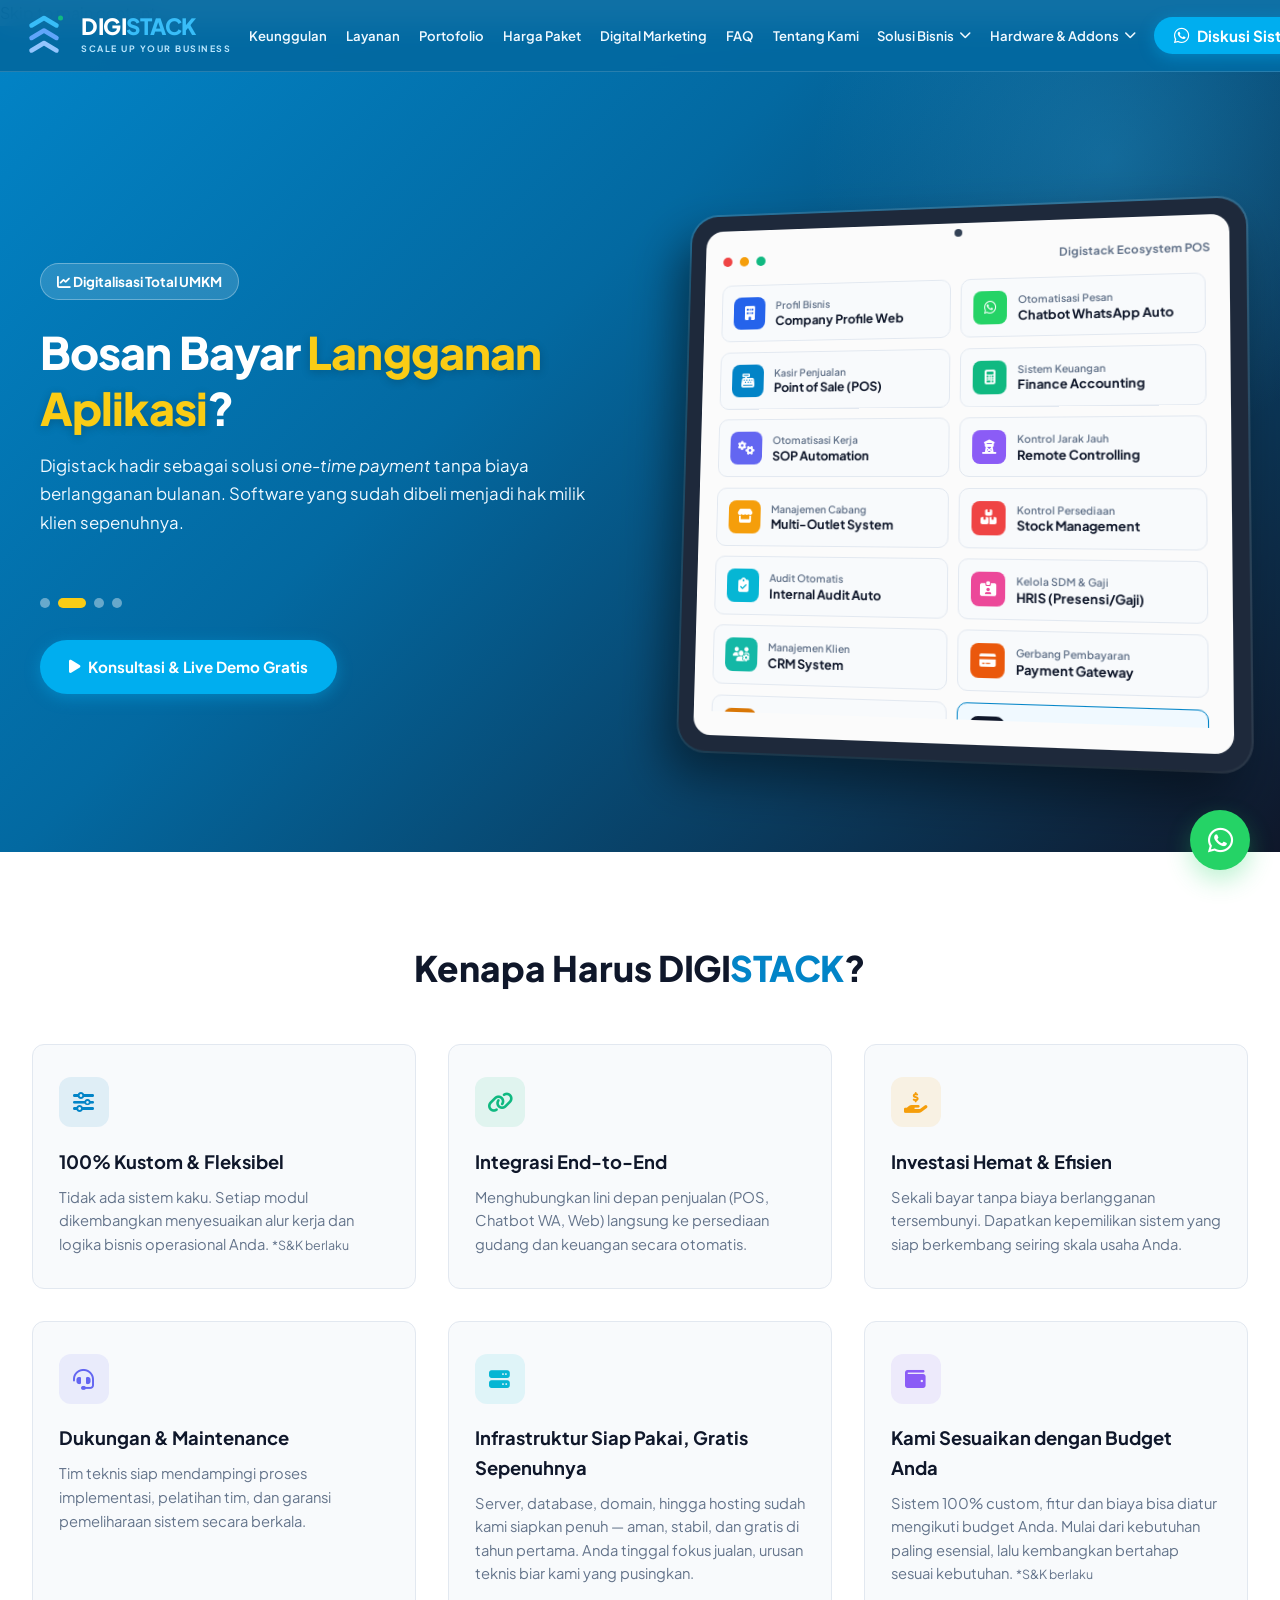
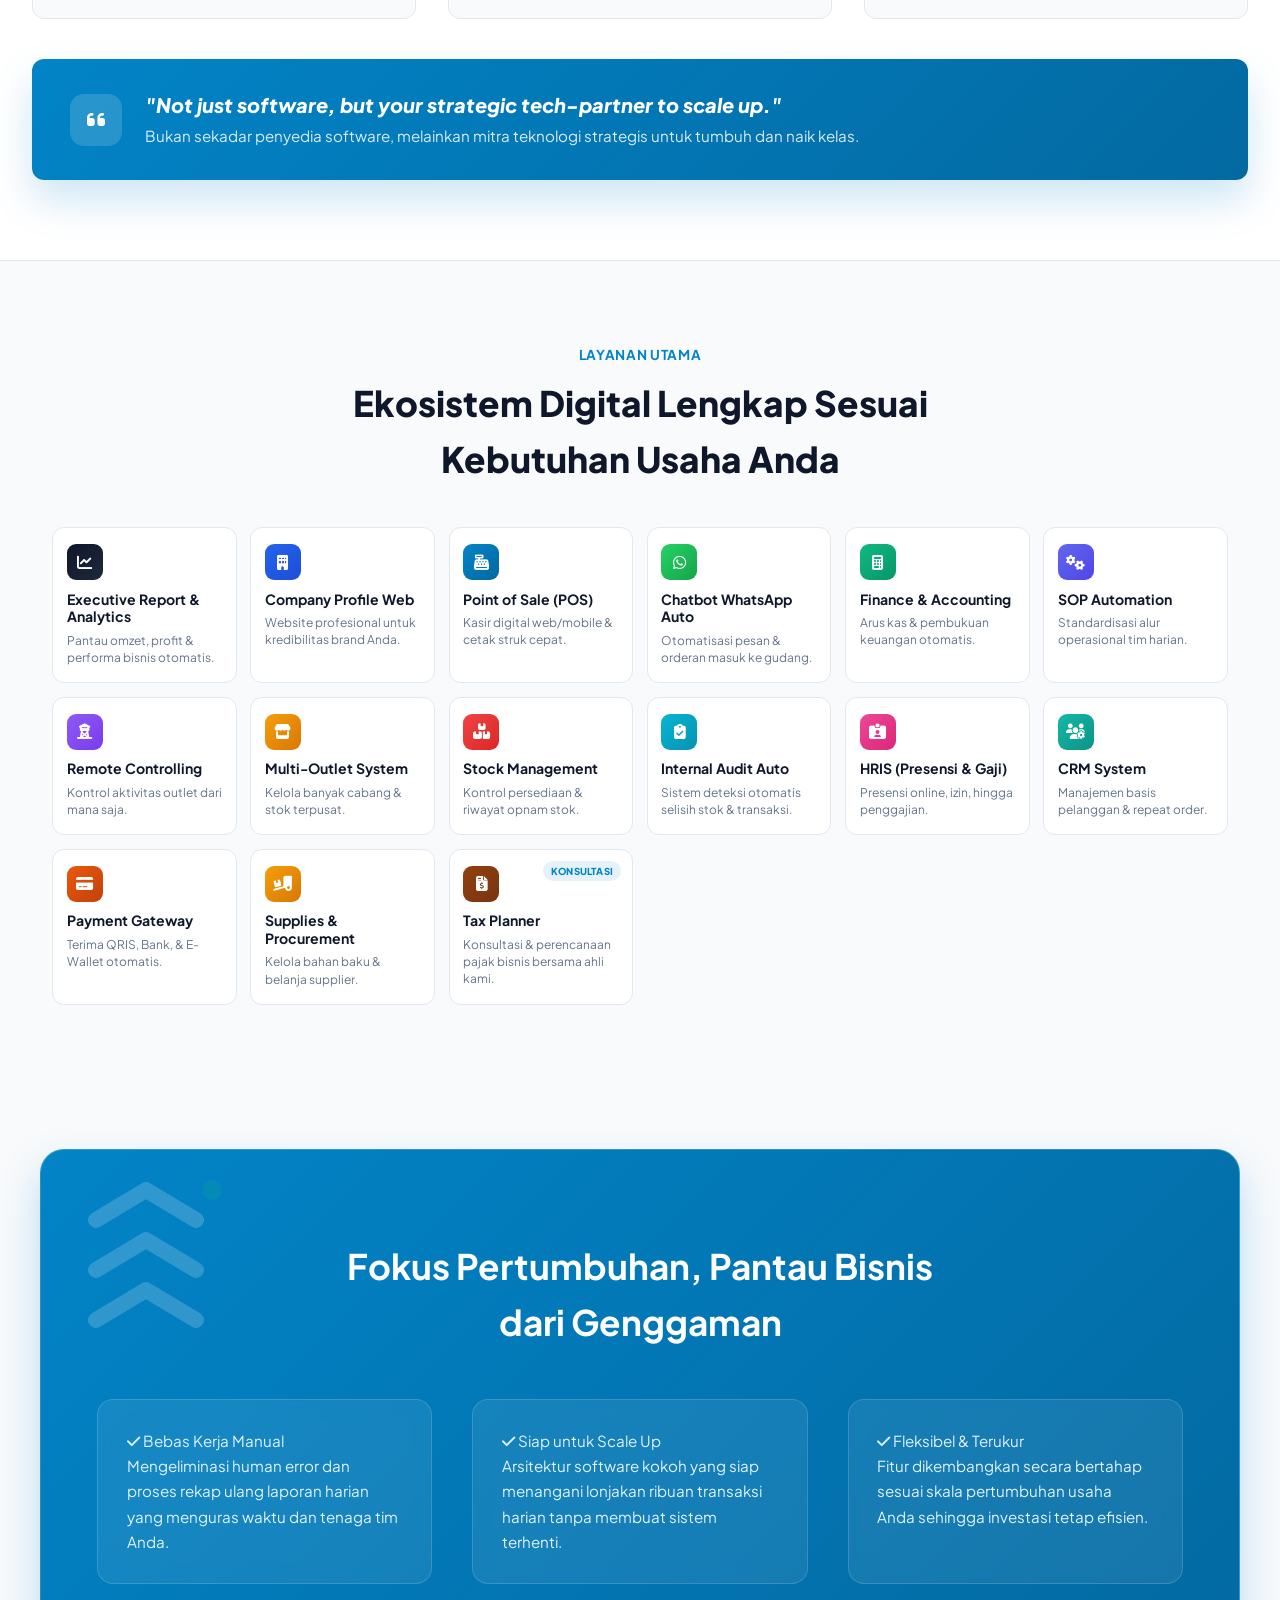
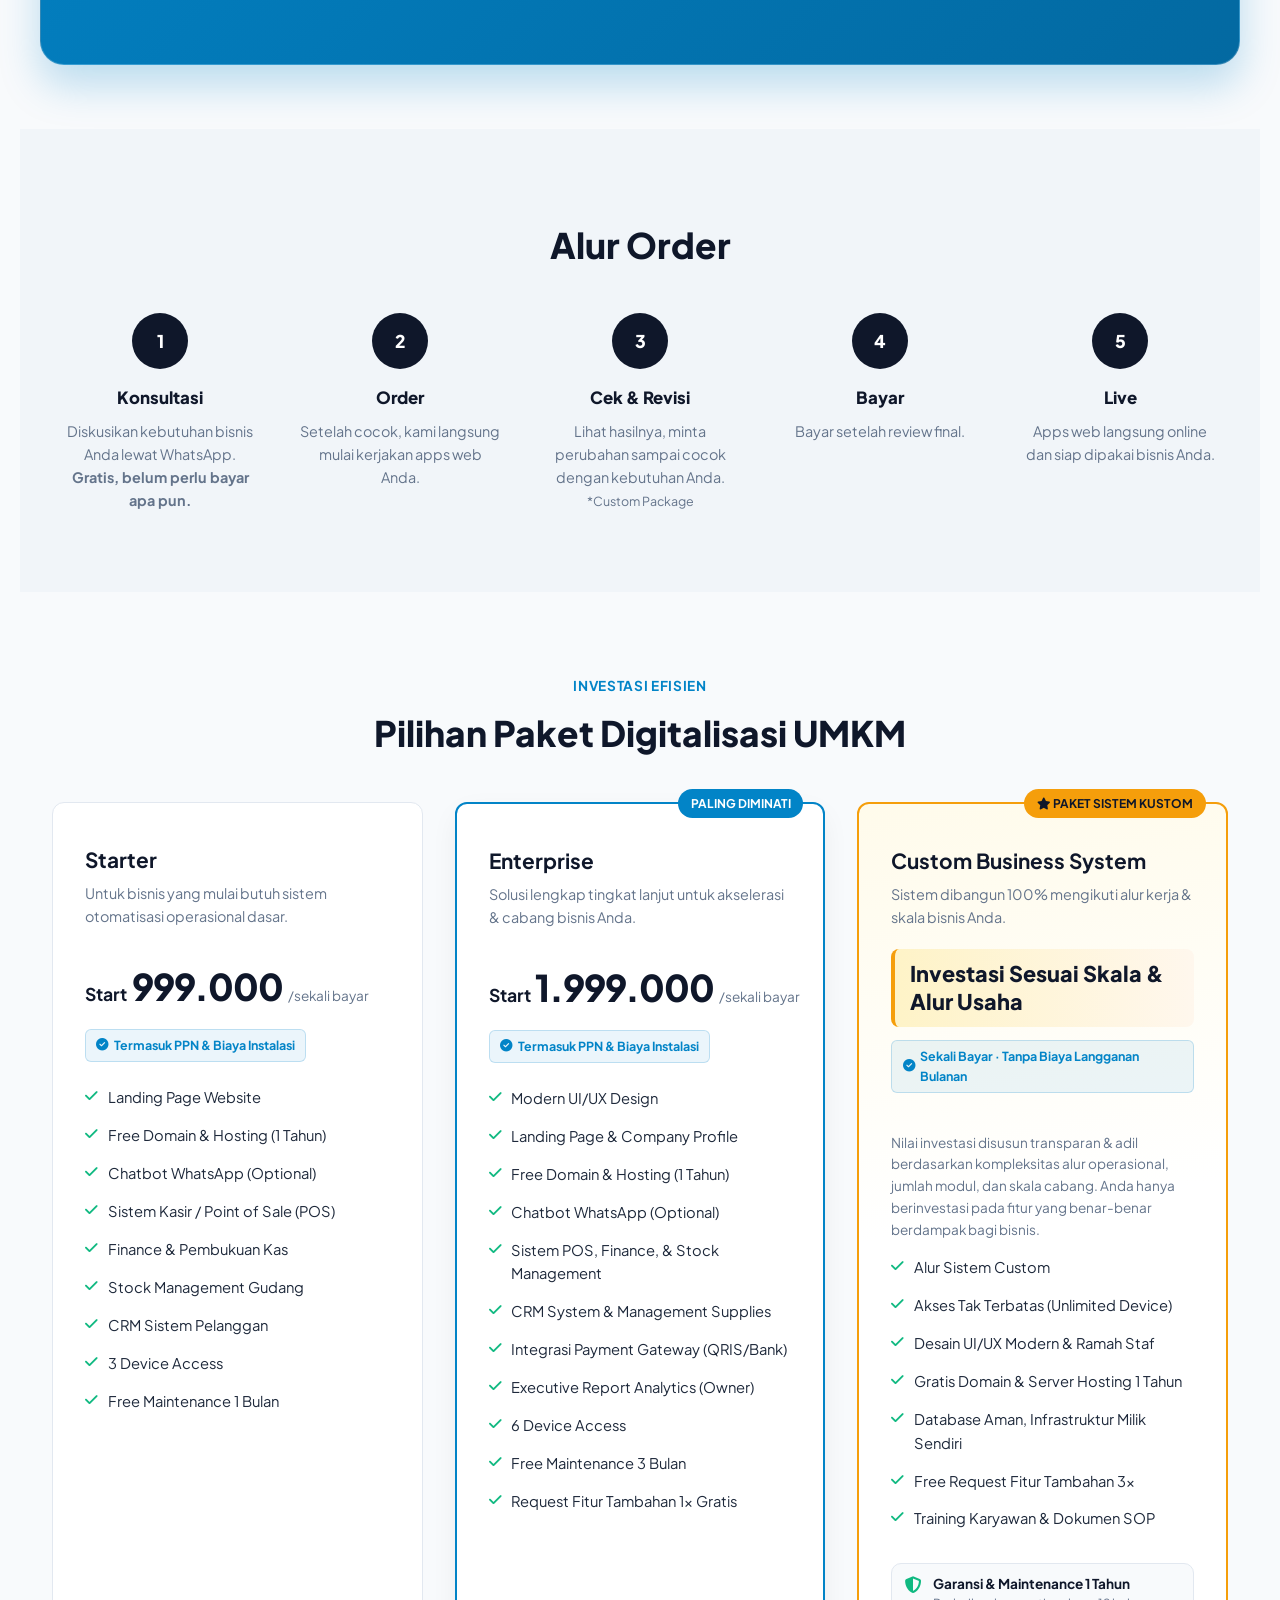
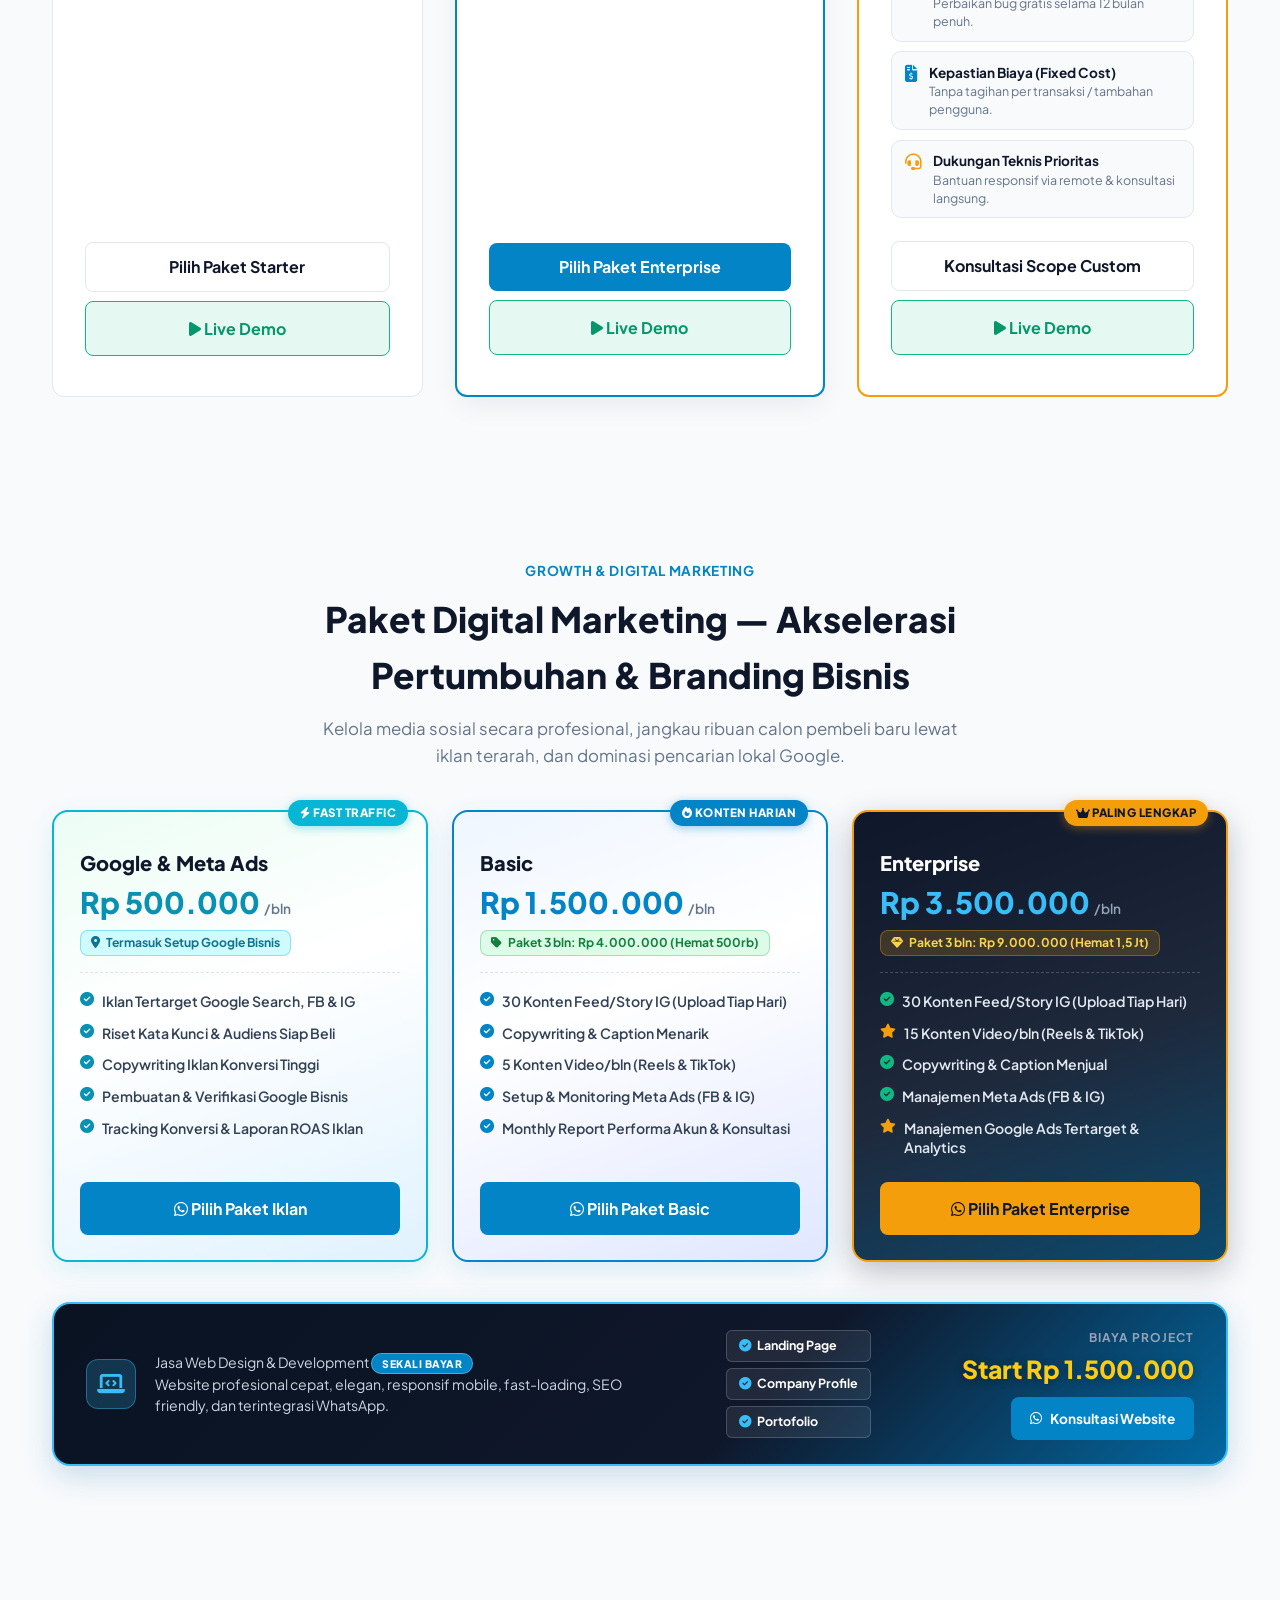
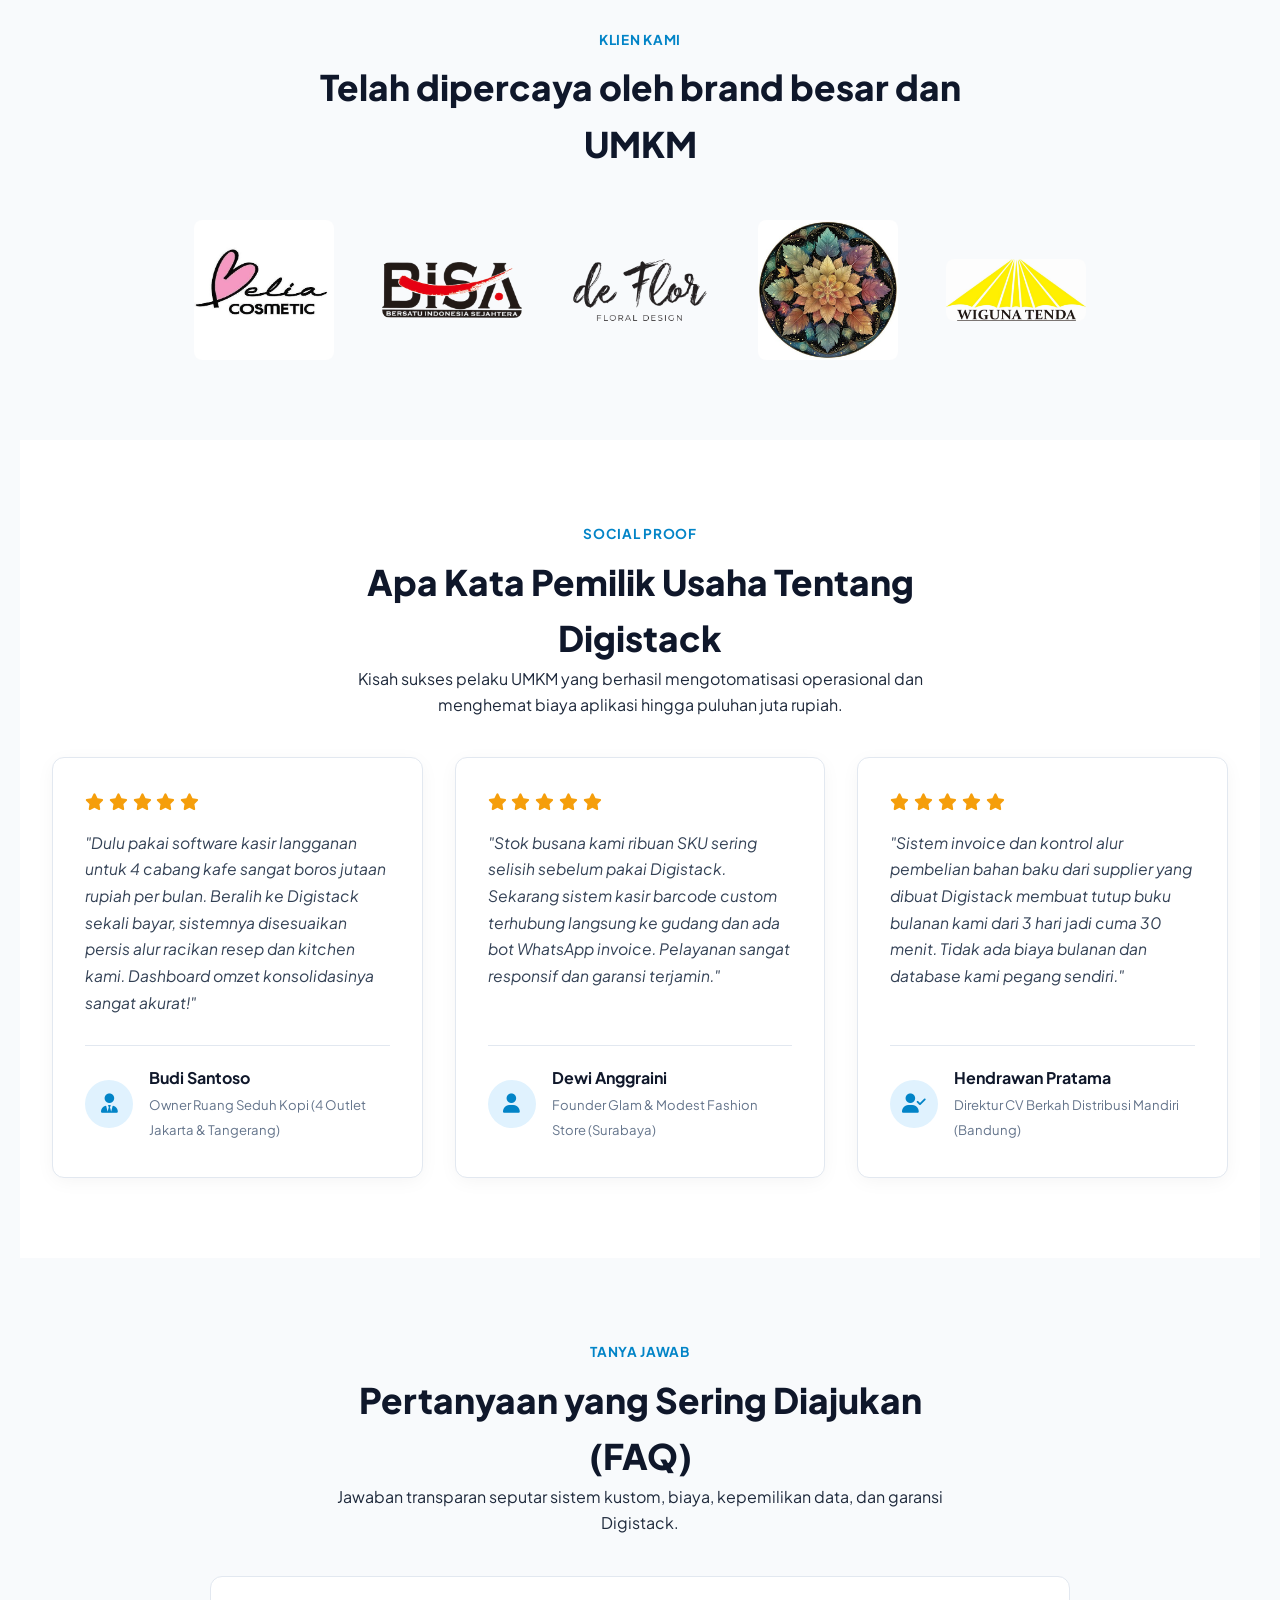
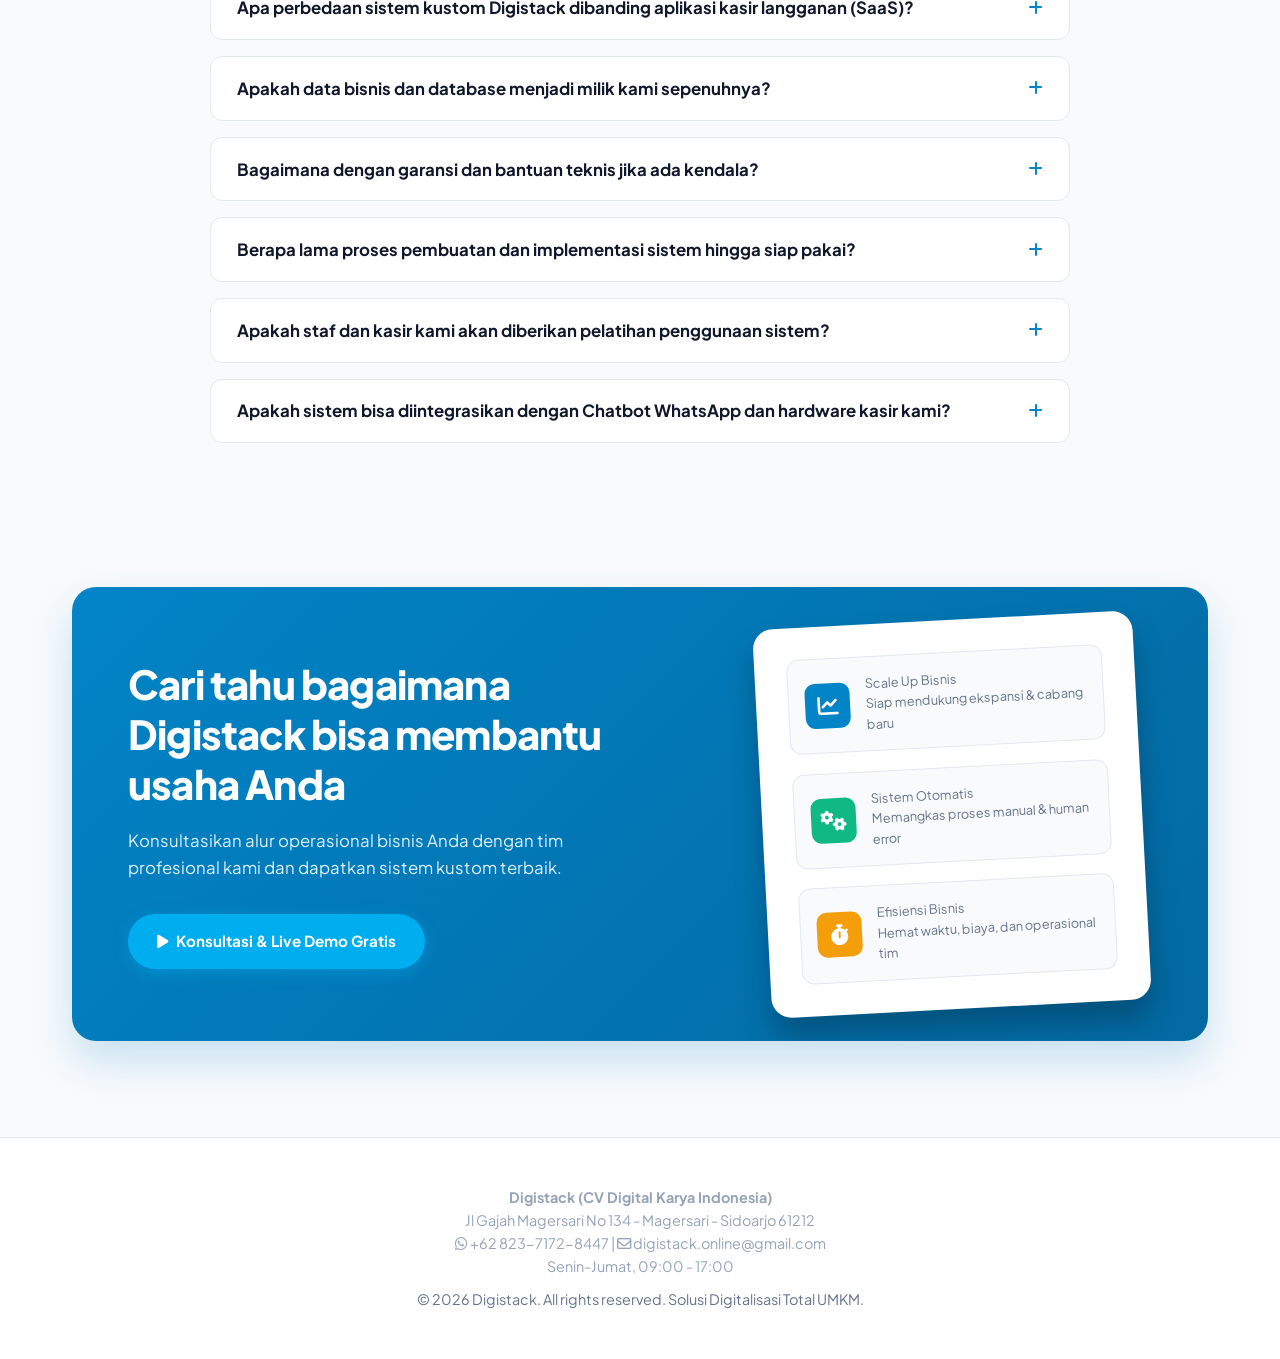
==== commit c6a56d64: "Remove grayscale filter from client logos" ====
--- a/index.html
+++ b/index.html
@@ -2807,11 +2807,11 @@
 <h2 class="section-title">Telah dipercaya oleh brand besar dan UMKM</h2>
 </div>
 <div class="client-logo-grid" style="display: flex; flex-wrap: wrap; justify-content: center; gap: 3rem; margin-top: 3rem; align-items: center; padding: 0 1rem;">
-<img alt="Klien Belia Cosmetics" loading="lazy" onmouseout="this.style.filter='grayscale(100%)'; this.style.opacity='0.7';" onmouseover="this.style.filter='none'; this.style.opacity='1';" src="assets/clients/belia-cosmetics.jpg" style="max-width: 140px; height: auto; border-radius: 8px; filter: grayscale(100%); opacity: 0.7; transition: all 0.3s ease;"/>
-<img alt="Klien Bisa Advertising" loading="lazy" onmouseout="this.style.filter='grayscale(100%)'; this.style.opacity='0.7';" onmouseover="this.style.filter='none'; this.style.opacity='1';" src="assets/clients/bisa-advertising.webp" style="max-width: 140px; height: auto; border-radius: 8px; filter: grayscale(100%); opacity: 0.7; transition: all 0.3s ease;"/>
-<img alt="Klien De Flor" loading="lazy" onmouseout="this.style.filter='grayscale(100%)'; this.style.opacity='0.7';" onmouseover="this.style.filter='none'; this.style.opacity='1';" src="assets/clients/de-flor.png" style="max-width: 140px; height: auto; border-radius: 8px; filter: grayscale(100%); opacity: 0.7; transition: all 0.3s ease;"/>
-<img alt="Klien Metaplus Perkasa" loading="lazy" onmouseout="this.style.filter='grayscale(100%)'; this.style.opacity='0.7';" onmouseover="this.style.filter='none'; this.style.opacity='1';" src="assets/clients/metaplus-perkasa.png" style="max-width: 140px; height: auto; border-radius: 8px; filter: grayscale(100%); opacity: 0.7; transition: all 0.3s ease;"/>
-<img alt="Klien Wiguna Tenda" loading="lazy" onmouseout="this.style.filter='grayscale(100%)'; this.style.opacity='0.7';" onmouseover="this.style.filter='none'; this.style.opacity='1';" src="assets/clients/wiguna-tenda.jpg" style="max-width: 140px; height: auto; border-radius: 8px; filter: grayscale(100%); opacity: 0.7; transition: all 0.3s ease;"/>
+<img alt="Klien Belia Cosmetics" loading="lazy" src="assets/clients/belia-cosmetics.jpg" style="max-width: 140px; height: auto; border-radius: 8px;"/>
+<img alt="Klien Bisa Advertising" loading="lazy" src="assets/clients/bisa-advertising.webp" style="max-width: 140px; height: auto; border-radius: 8px;"/>
+<img alt="Klien De Flor" loading="lazy" src="assets/clients/de-flor.png" style="max-width: 140px; height: auto; border-radius: 8px;"/>
+<img alt="Klien Metaplus Perkasa" loading="lazy" src="assets/clients/metaplus-perkasa.png" style="max-width: 140px; height: auto; border-radius: 8px;"/>
+<img alt="Klien Wiguna Tenda" loading="lazy" src="assets/clients/wiguna-tenda.jpg" style="max-width: 140px; height: auto; border-radius: 8px;"/>
 </div>
 </section>
 <!-- TESTIMONIALS / SOCIAL PROOF (PRD REQUIREMENT) -->
@@ -3234,4 +3234,4 @@
 <!-- CONFIG & EVENT TRACKING SCRIPT (STANDAR PRD) -->
 <script src="assets/js/main.js"></script>
 </body>
-</html>+</html>
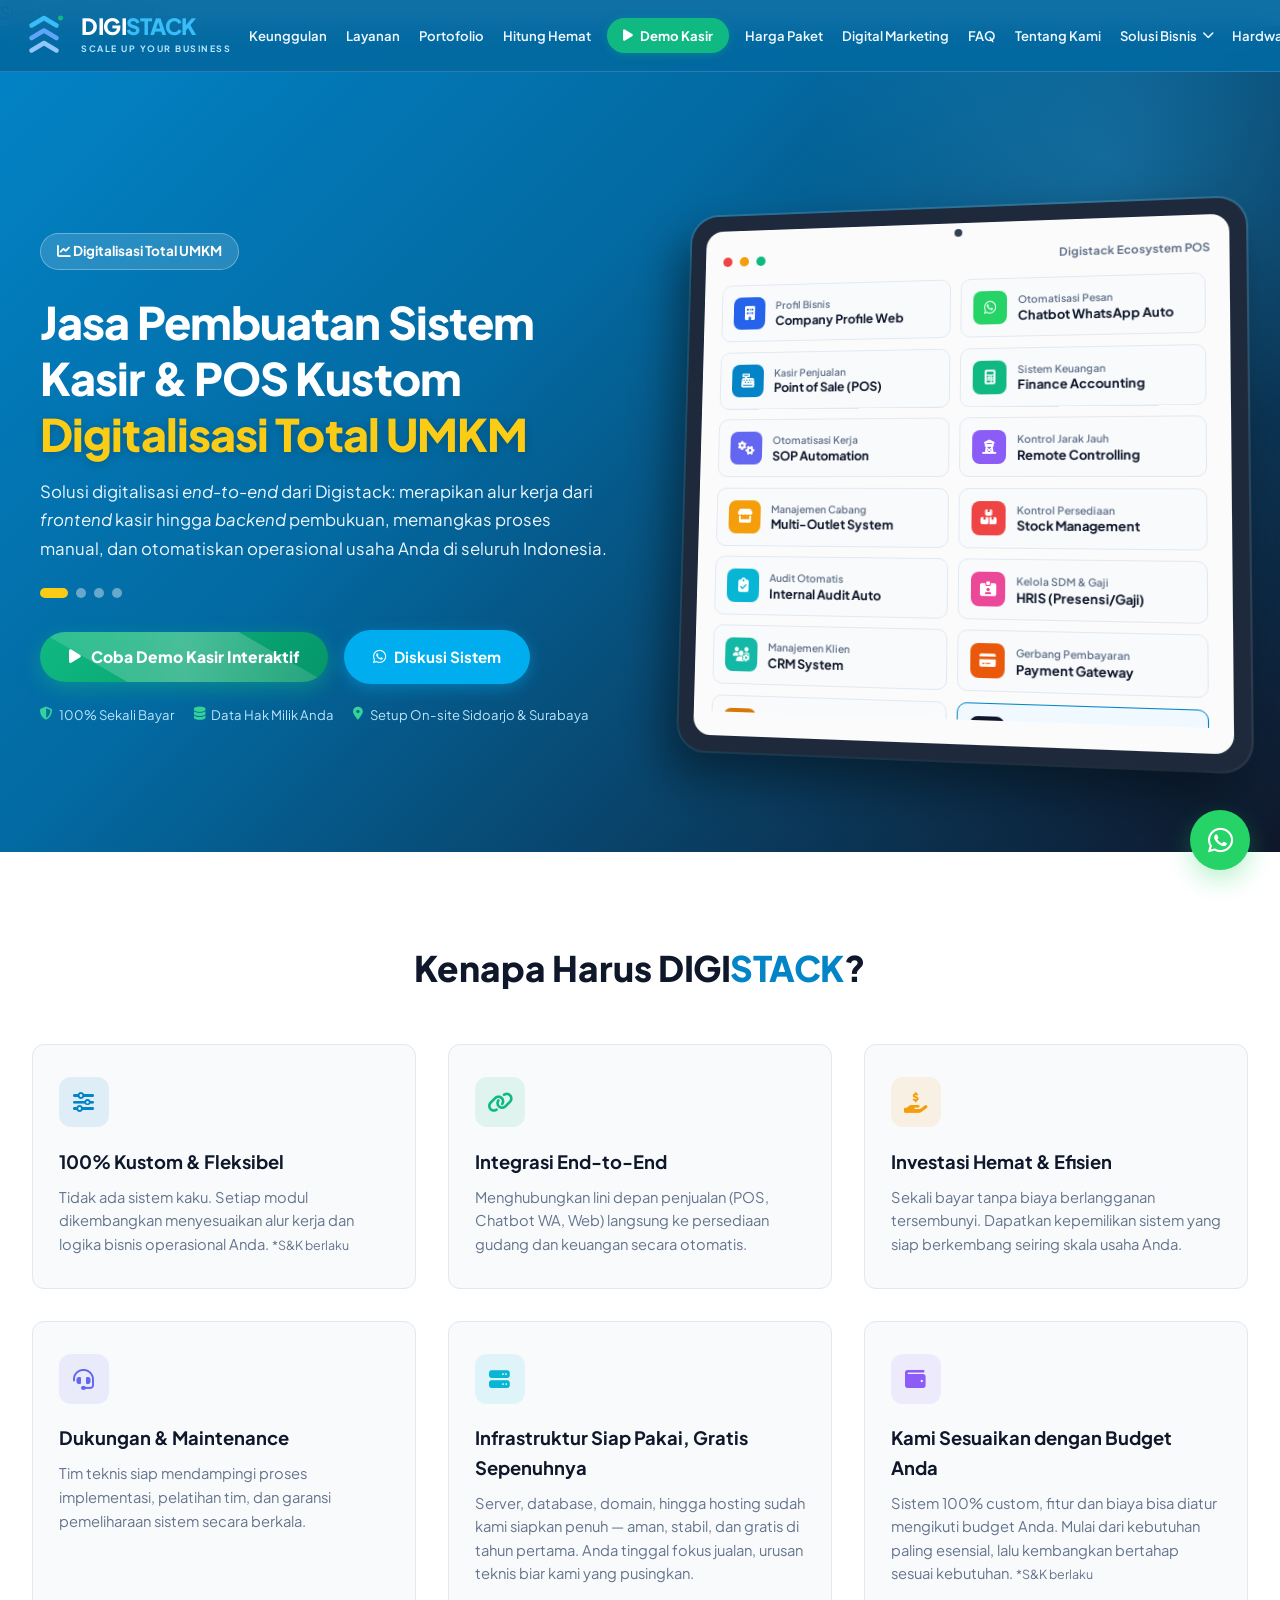
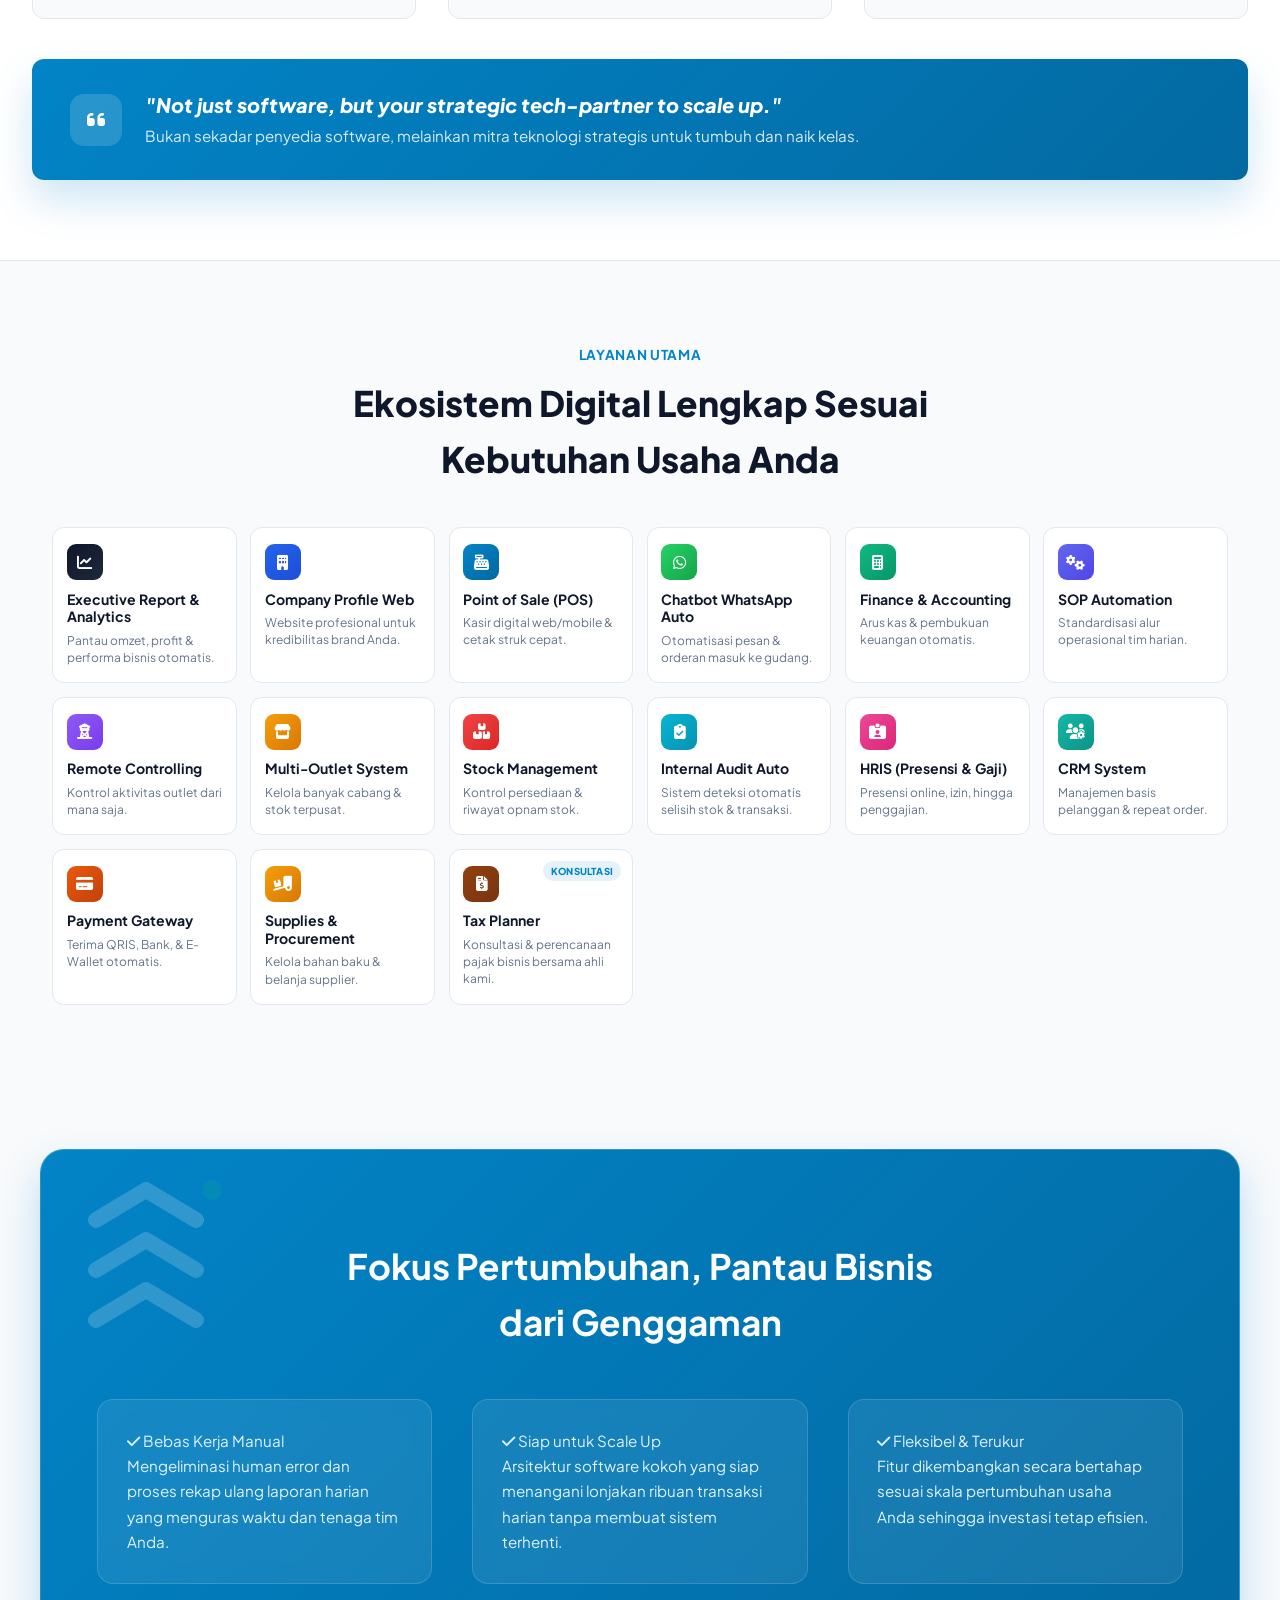
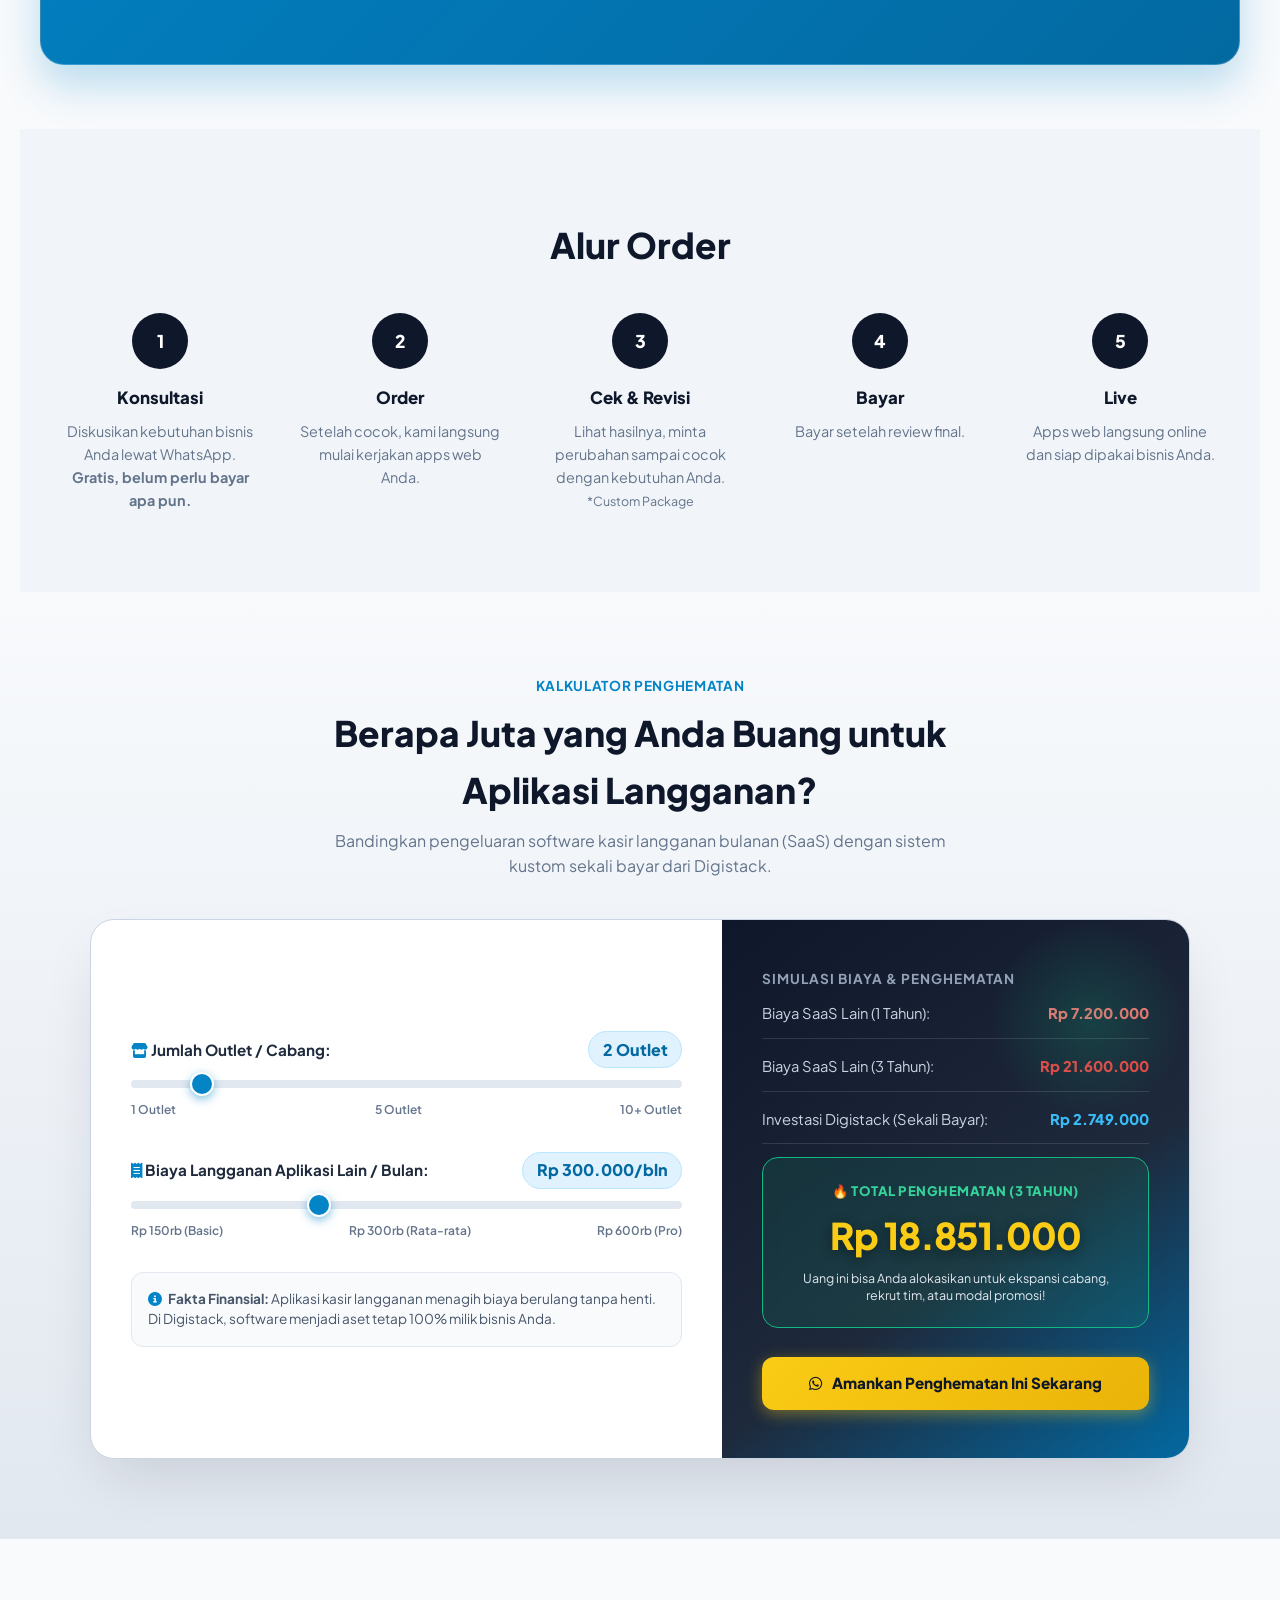
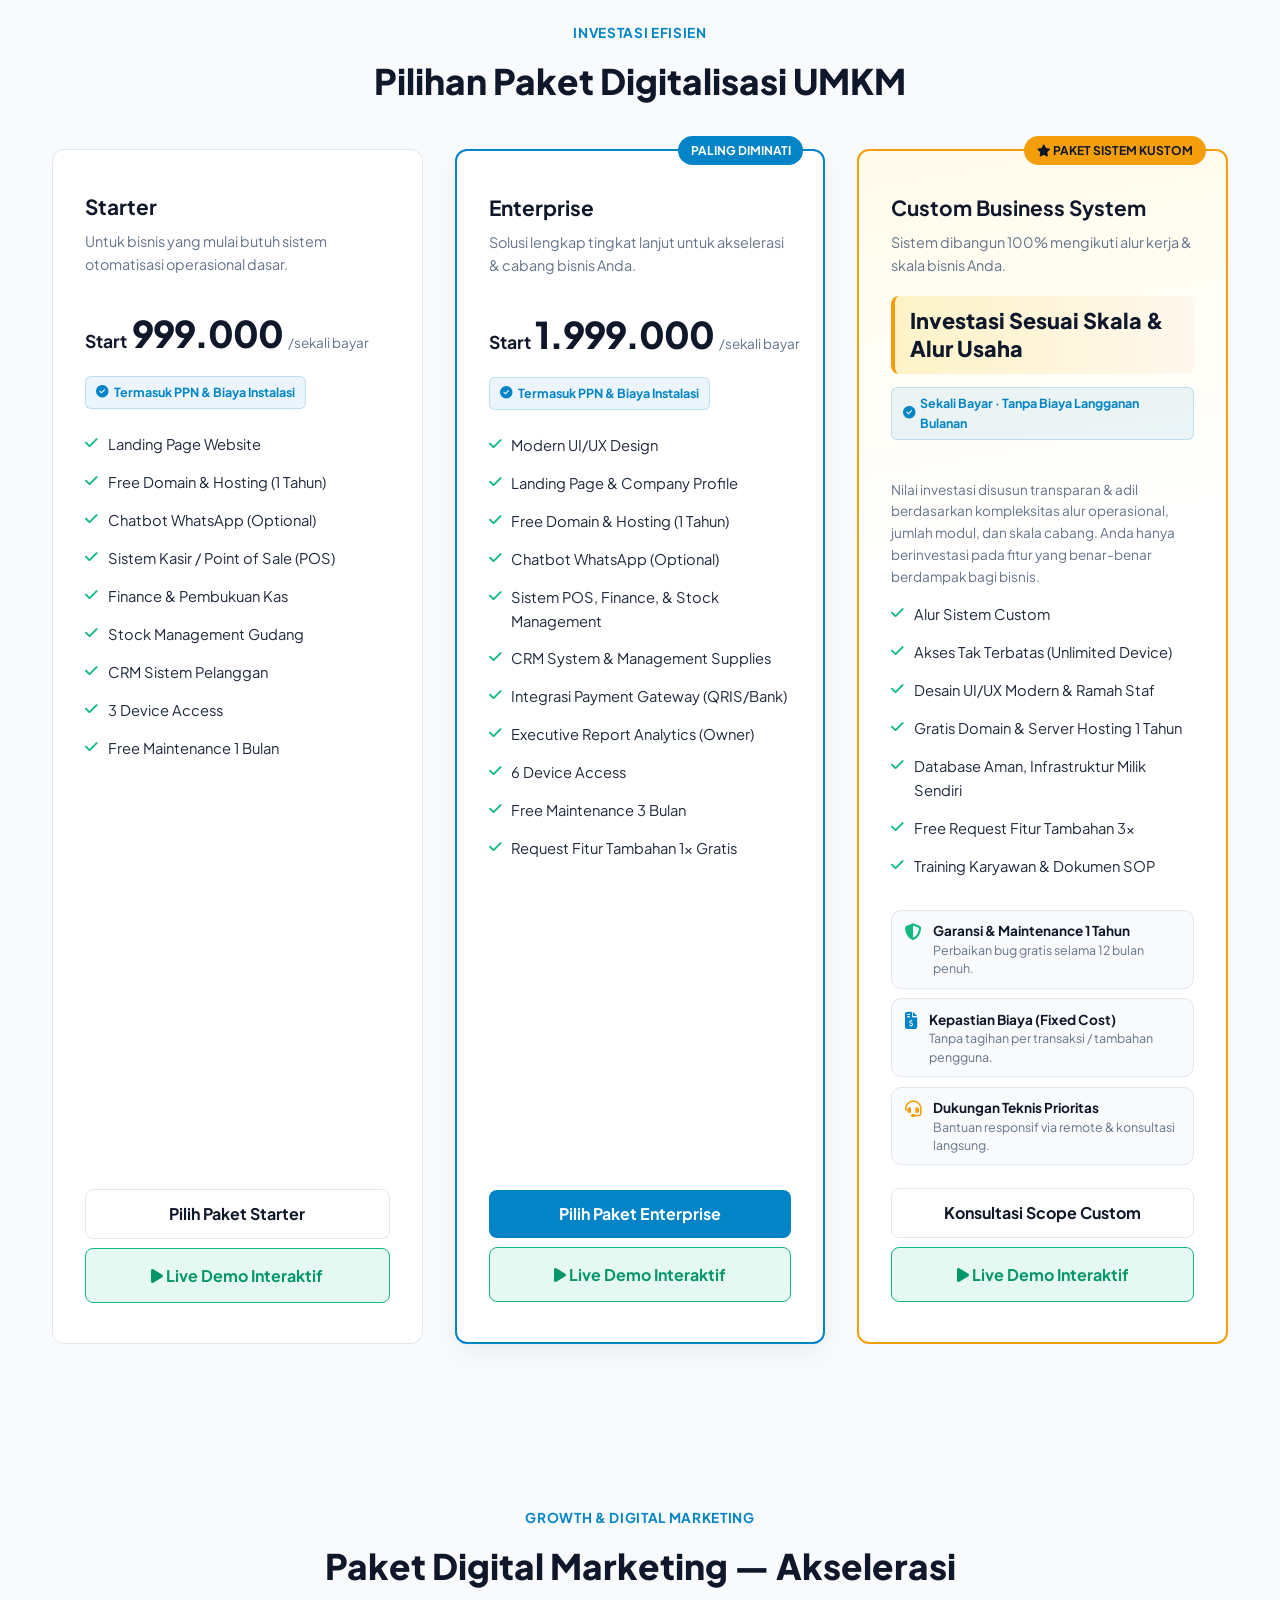
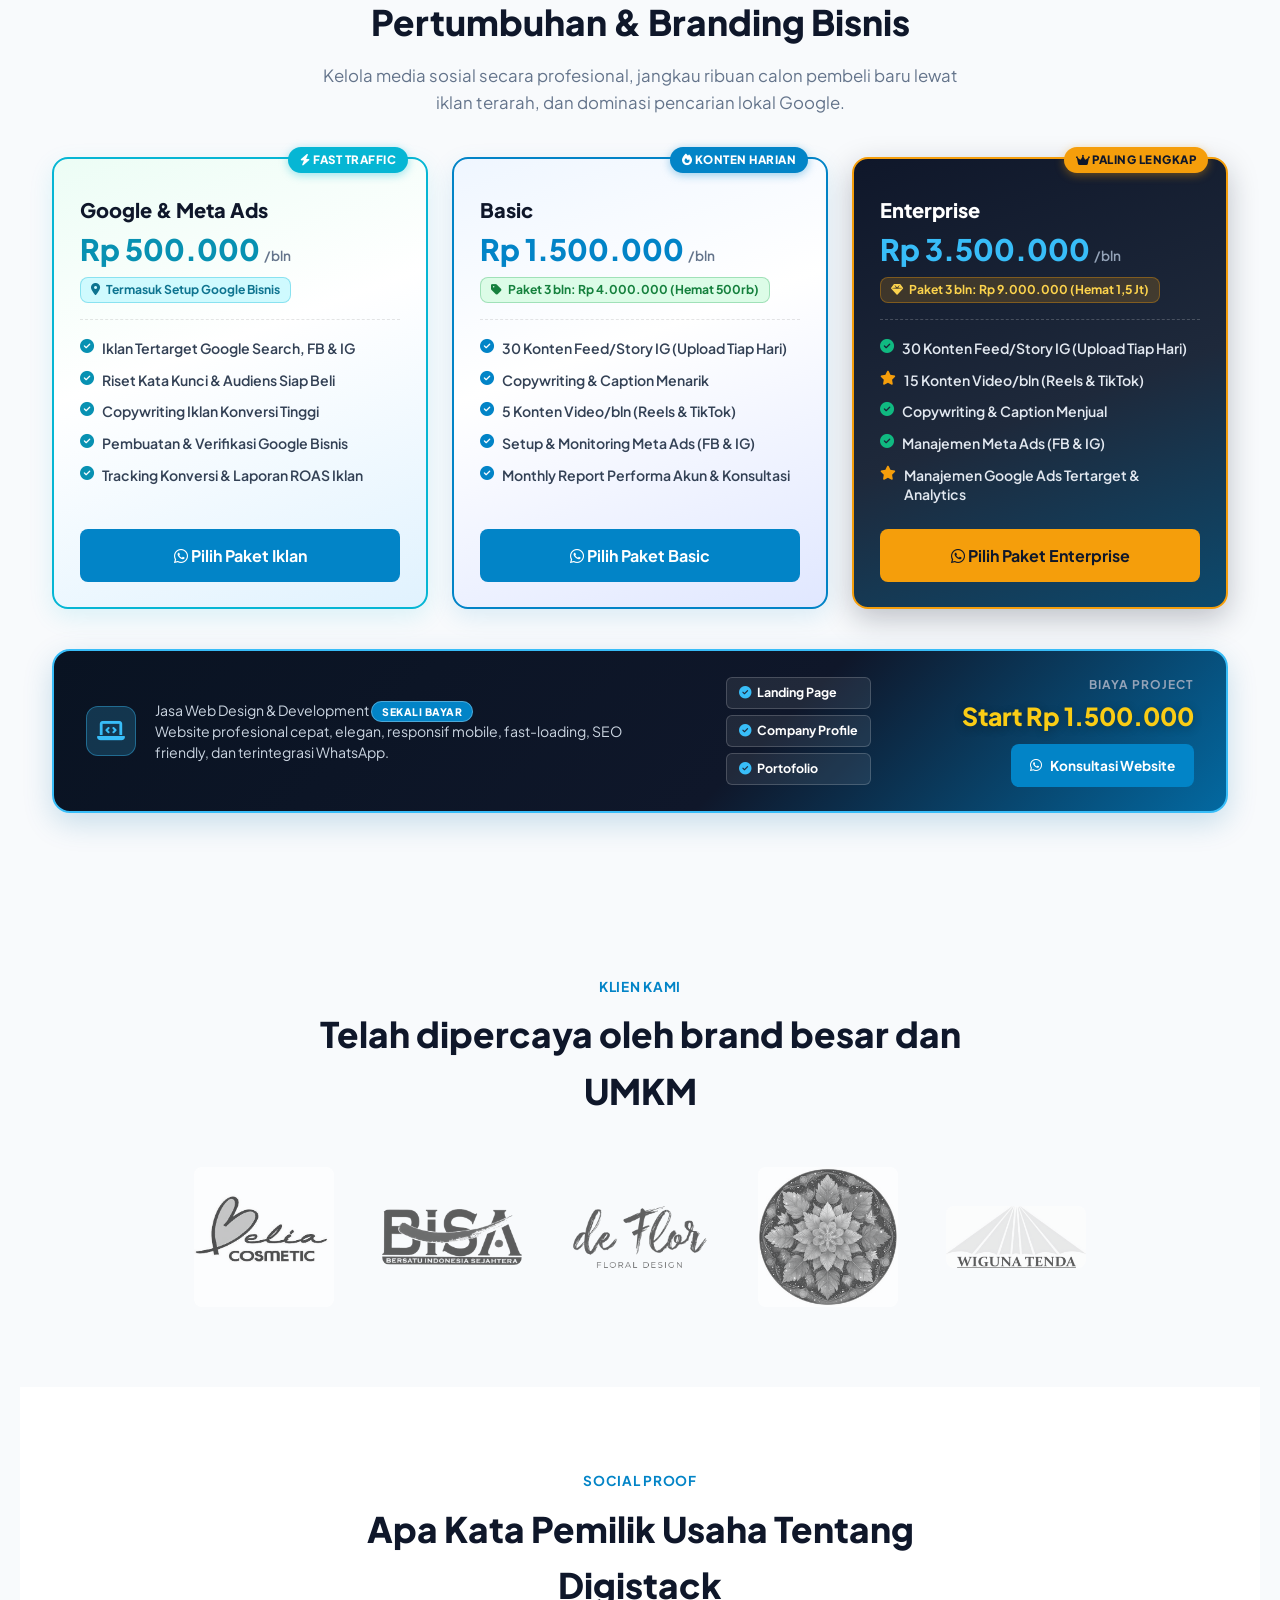
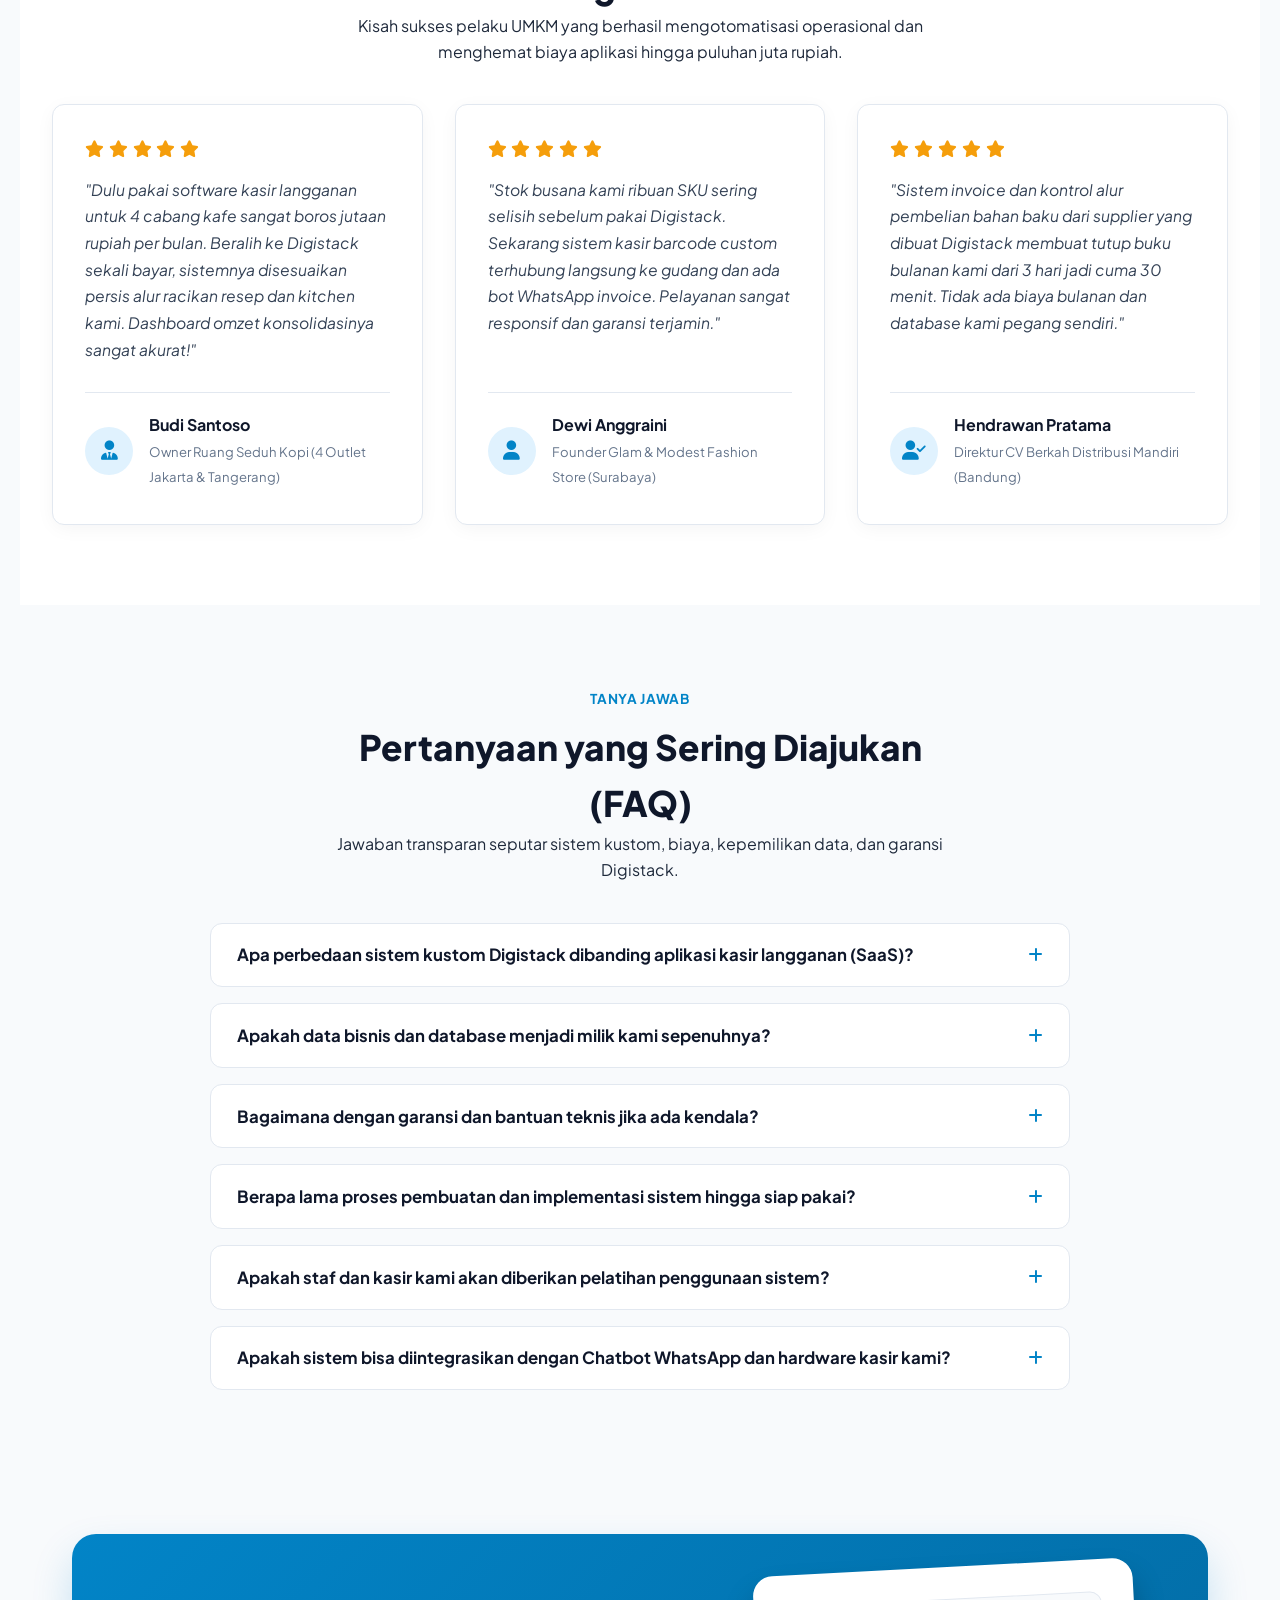
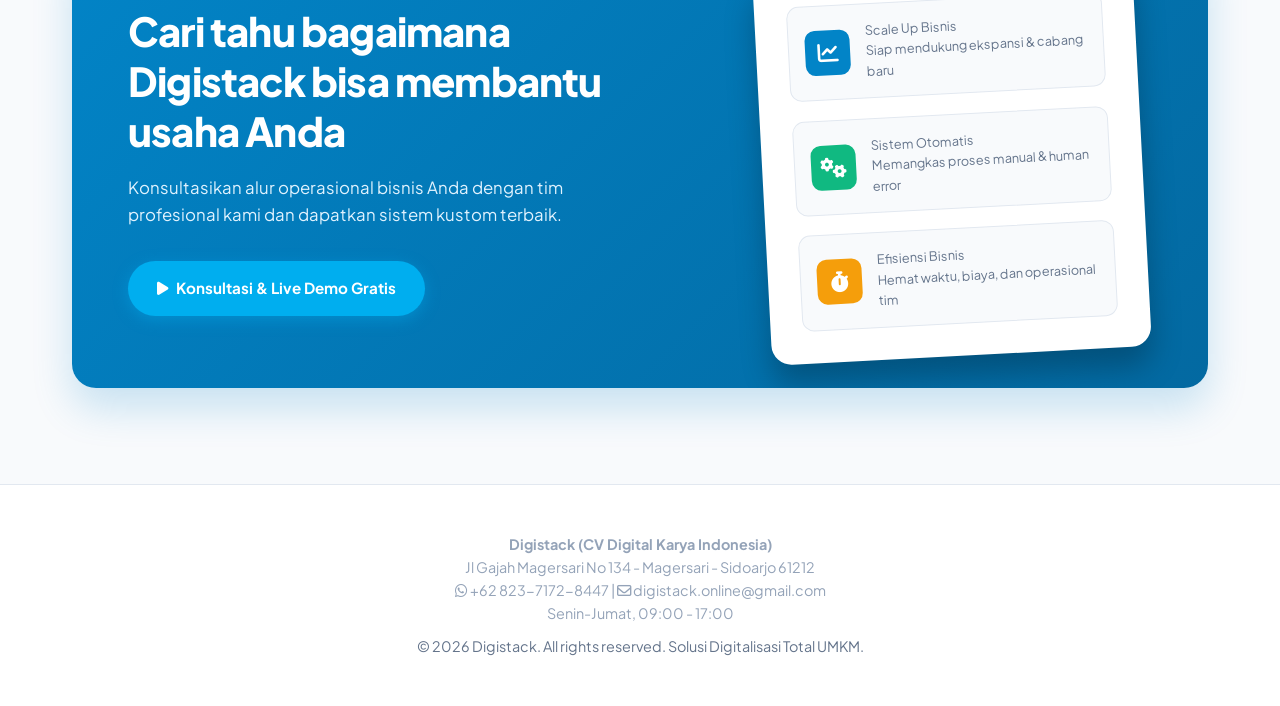
==== commit a7a7bc98: "feat(cro): add interactive POS simulator modal, anti-SaaS savings calculator, and SEO sitemap" ====
--- a/index.html
+++ b/index.html
@@ -2150,7 +2150,8 @@
             padding: 0 1.6rem 1.4rem 1.6rem;
         }
     </style>
-<meta content="#ffffff" name="theme-color"/><meta content="1200" property="og:image:width"/><meta content="630" property="og:image:height"/><link href="data:image/svg+xml,%3Csvg xmlns='http://www.w3.org/2000/svg' viewBox='0 0 90 90'%3E%3Cpath d='M15 25 L40 10 L65 25' stroke='%230284c7' stroke-width='9' fill='none' stroke-linecap='round' stroke-linejoin='round'/%3E%3Cpath d='M15 50 L40 35 L65 50' stroke='%230284c7' stroke-width='9' fill='none' stroke-linecap='round' stroke-linejoin='round'/%3E%3Cpath d='M15 75 L40 60 L65 75' stroke='%230284c7' stroke-width='9' fill='none' stroke-linecap='round' stroke-linejoin='round'/%3E%3C/svg%3E" rel="apple-touch-icon"/></head>
+<meta content="#ffffff" name="theme-color"/><meta content="1200" property="og:image:width"/><meta content="630" property="og:image:height"/><link href="data:image/svg+xml,%3Csvg xmlns='http://www.w3.org/2000/svg' viewBox='0 0 90 90'%3E%3Cpath d='M15 25 L40 10 L65 25' stroke='%230284c7' stroke-width='9' fill='none' stroke-linecap='round' stroke-linejoin='round'/%3E%3Cpath d='M15 50 L40 35 L65 50' stroke='%230284c7' stroke-width='9' fill='none' stroke-linecap='round' stroke-linejoin='round'/%3E%3Cpath d='M15 75 L40 60 L65 75' stroke='%230284c7' stroke-width='9' fill='none' stroke-linecap='round' stroke-linejoin='round'/%3E%3C/svg%3E" rel="apple-touch-icon"/>    <link rel="stylesheet" href="assets/css/demo-calculator.css"/>
+</head>
 <body><a class="skip-link" href="#main">Skip to main content</a>
 <!-- NAVBAR -->
 <header>
@@ -2172,6 +2173,8 @@
 <li><a href="#kenapa">Keunggulan</a></li>
 <li><a href="layanan.html">Layanan</a></li>
 <li><a href="galeri.html">Portofolio</a></li>
+<li><a href="#kalkulator">Hitung Hemat</a></li>
+<li><a href="javascript:void(0)" onclick="openPosDemoModal('fnb')" class="nav-demo-pill"><i class="fa-solid fa-play"></i> Demo Kasir</a></li>
 <li><a href="#harga">Harga Paket</a></li>
 <li><a href="#digital-marketing">Digital Marketing</a></li>
 <li><a href="#faq">FAQ</a></li>
@@ -2257,11 +2260,19 @@
 <button class="dot-indicator" onclick="currentSlide(2)"></button>
 <button class="dot-indicator" onclick="currentSlide(3)"></button>
 </div>
-<!-- SINGLE BUTTON (KONSULTASI & LIVE DEMO GRATIS) -->
-<div class="hero-actions">
-<a class="btn-cyan js-wa-link" data-service="Konsultasi &amp; Live Demo Gratis" href="https://wa.me/6282371728447">
-<i class="fa-solid fa-play"></i> Konsultasi &amp; Live Demo Gratis
-                    </a>
+<!-- HERO ACTIONS: INTERACTIVE DEMO & WA CONSULTATION -->
+<div class="hero-actions hero-action-group">
+    <button type="button" class="btn-hero-demo" onclick="openPosDemoModal('fnb')">
+        <i class="fa-solid fa-play"></i> Coba Demo Kasir Interaktif
+    </button>
+    <a class="btn-cyan js-wa-link" data-service="Konsultasi &amp; Live Demo Gratis" href="https://wa.me/6282371728447">
+        <i class="fa-brands fa-whatsapp"></i> Diskusi Sistem
+    </a>
+</div>
+<div class="hero-trust-badges">
+    <span class="hero-trust-badge-item"><i class="fa-solid fa-shield-halved"></i> 100% Sekali Bayar</span>
+    <span class="hero-trust-badge-item"><i class="fa-solid fa-database"></i> Data Hak Milik Anda</span>
+    <span class="hero-trust-badge-item"><i class="fa-solid fa-location-dot"></i> Setup On-site Sidoarjo &amp; Surabaya</span>
 </div>
 </div>
 <!-- BINGKAI TABLET POS HARDWARE -->
@@ -2584,6 +2595,90 @@
 </div>
 </section>
 <!-- PRICING SECTION (UPDATE PAKET CUSTOM TERBARU) -->
+<!-- ==========================================================================
+     KALKULATOR PENGHEMATAN BIAYA (ANTI-LANGGANAN SAAS)
+     ========================================================================== -->
+<section class="calc-section" id="kalkulator">
+    <div class="calc-container">
+        <div class="section-header" style="margin-bottom: 1.5rem;">
+            <span class="section-subtitle">Kalkulator Penghematan</span>
+            <h2 class="section-title">Berapa Juta yang Anda Buang untuk Aplikasi Langganan?</h2>
+            <p style="text-align: center; color: var(--text-muted); max-width: 680px; margin: 0.6rem auto 0; font-size: 1rem; line-height: 1.6;">
+                Bandingkan pengeluaran software kasir langganan bulanan (SaaS) dengan sistem kustom sekali bayar dari Digistack.
+            </p>
+        </div>
+
+        <div class="calc-card-wrapper">
+            <!-- Left Controls -->
+            <div class="calc-inputs">
+                <div class="calc-control-group">
+                    <div class="calc-label-row">
+                        <span><i class="fa-solid fa-store" style="color:#0284c7;"></i> Jumlah Outlet / Cabang:</span>
+                        <span class="calc-val-pill" id="calcOutletsVal">2 Outlet</span>
+                    </div>
+                    <input type="range" min="1" max="10" value="2" step="1" class="calc-slider" id="calcOutlets" oninput="updateCalculator()">
+                    <div class="calc-slider-hints">
+                        <span>1 Outlet</span>
+                        <span>5 Outlet</span>
+                        <span>10+ Outlet</span>
+                    </div>
+                </div>
+
+                <div class="calc-control-group">
+                    <div class="calc-label-row">
+                        <span><i class="fa-solid fa-receipt" style="color:#0284c7;"></i> Biaya Langganan Aplikasi Lain / Bulan:</span>
+                        <span class="calc-val-pill" id="calcMonthlyFeeVal">Rp 299.000/bln</span>
+                    </div>
+                    <input type="range" min="150000" max="600000" value="299000" step="25000" class="calc-slider" id="calcMonthlyFee" oninput="updateCalculator()">
+                    <div class="calc-slider-hints">
+                        <span>Rp 150rb (Basic)</span>
+                        <span>Rp 300rb (Rata-rata)</span>
+                        <span>Rp 600rb (Pro)</span>
+                    </div>
+                </div>
+
+                <div style="background: #f8fafc; border: 1px solid #e2e8f0; border-radius: 12px; padding: 1rem; font-size: 0.85rem; color: #475569; line-height: 1.5;">
+                    <i class="fa-solid fa-circle-info" style="color:#0284c7; margin-right: 4px;"></i>
+                    <strong>Fakta Finansial:</strong> Aplikasi kasir langganan menagih biaya berulang tanpa henti. Di Digistack, software menjadi aset tetap 100% milik bisnis Anda.
+                </div>
+            </div>
+
+            <!-- Right Results -->
+            <div class="calc-results">
+                <div>
+                    <div class="calc-res-header">Simulasi Biaya &amp; Penghematan</div>
+                    <div class="calc-res-breakdown">
+                        <div class="calc-breakdown-row">
+                            <span>Biaya SaaS Lain (1 Tahun):</span>
+                            <strong id="calcComp1Year" style="color:#f87171;">Rp 7.176.000</strong>
+                        </div>
+                        <div class="calc-breakdown-row">
+                            <span>Biaya SaaS Lain (3 Tahun):</span>
+                            <strong id="calcComp3Years" style="color:#ef4444;">Rp 21.528.000</strong>
+                        </div>
+                        <div class="calc-breakdown-row">
+                            <span>Investasi Digistack (Sekali Bayar):</span>
+                            <strong id="calcDigiCost" style="color:#38bdf8;">Rp 2.749.000</strong>
+                        </div>
+                    </div>
+
+                    <div class="calc-savings-box">
+                        <div class="calc-savings-label">🔥 Total Penghematan (3 Tahun)</div>
+                        <div class="calc-savings-amount" id="calcSavingsAmount">Rp 18.779.000</div>
+                        <div class="calc-savings-sub">Uang ini bisa Anda alokasikan untuk ekspansi cabang, rekrut tim, atau modal promosi!</div>
+                    </div>
+                </div>
+
+                <div>
+                    <a href="#" class="calc-cta-btn" id="calcCtaLink" target="_blank" rel="noopener noreferrer">
+                        <i class="fa-brands fa-whatsapp"></i> Amankan Penghematan Ini Sekarang
+                    </a>
+                </div>
+            </div>
+        </div>
+    </div>
+</section>
+
 <section class="section" id="harga">
 <div class="section-header">
 <span class="section-subtitle">Investasi Efisien</span>
@@ -2619,7 +2714,7 @@
 </div>
 <div class="pricing-footer-actions">
 <button class="btn-card btn-card-outline" onclick="openPaketModal('Starter')" type="button">Pilih Paket Starter</button>
-<a class="btn-card btn-card-demo js-wa-link" data-service="Live Demo Paket Starter" href="https://wa.me/6282371728447"><i class="fa-solid fa-play"></i> Live Demo</a>
+<a class="btn-card btn-card-demo" href="javascript:void(0)" onclick="openPosDemoModal('fnb')"><i class="fa-solid fa-play"></i> Live Demo Interaktif</a>
 </div>
 </div>
 <!-- Price Card 2: Enterprise (Popular) -->
@@ -2654,7 +2749,7 @@
 </div>
 <div class="pricing-footer-actions">
 <button class="btn-card btn-card-primary" onclick="openPaketModal('Enterprise')" type="button">Pilih Paket Enterprise</button>
-<a class="btn-card btn-card-demo js-wa-link" data-service="Live Demo Paket Enterprise" href="https://wa.me/6282371728447"><i class="fa-solid fa-play"></i> Live Demo</a>
+<a class="btn-card btn-card-demo" href="javascript:void(0)" onclick="openPosDemoModal('retail')"><i class="fa-solid fa-play"></i> Live Demo Interaktif</a>
 </div>
 </div>
 <!-- Price Card 3: Custom Business System (SELARAS PITCH DECK SLIDE 7) -->
@@ -2687,7 +2782,7 @@
 </div>
 <div class="pricing-footer-actions">
 <button class="btn-card btn-card-outline" onclick="openPaketModal('Custom')" type="button">Konsultasi Scope Custom</button>
-<a class="btn-card btn-card-demo js-wa-link" data-service="Live Demo Custom System" href="https://wa.me/6282371728447"><i class="fa-solid fa-play"></i> Live Demo</a>
+<a class="btn-card btn-card-demo" href="javascript:void(0)" onclick="openPosDemoModal('fnb')"><i class="fa-solid fa-play"></i> Live Demo Interaktif</a>
 </div>
 </div>
 </div>
@@ -2807,11 +2902,11 @@
 <h2 class="section-title">Telah dipercaya oleh brand besar dan UMKM</h2>
 </div>
 <div class="client-logo-grid" style="display: flex; flex-wrap: wrap; justify-content: center; gap: 3rem; margin-top: 3rem; align-items: center; padding: 0 1rem;">
-<img alt="Klien Belia Cosmetics" loading="lazy" src="assets/clients/belia-cosmetics.jpg" style="max-width: 140px; height: auto; border-radius: 8px;"/>
-<img alt="Klien Bisa Advertising" loading="lazy" src="assets/clients/bisa-advertising.webp" style="max-width: 140px; height: auto; border-radius: 8px;"/>
-<img alt="Klien De Flor" loading="lazy" src="assets/clients/de-flor.png" style="max-width: 140px; height: auto; border-radius: 8px;"/>
-<img alt="Klien Metaplus Perkasa" loading="lazy" src="assets/clients/metaplus-perkasa.png" style="max-width: 140px; height: auto; border-radius: 8px;"/>
-<img alt="Klien Wiguna Tenda" loading="lazy" src="assets/clients/wiguna-tenda.jpg" style="max-width: 140px; height: auto; border-radius: 8px;"/>
+<img alt="Klien Belia Cosmetics" loading="lazy" onmouseout="this.style.filter='grayscale(100%)'; this.style.opacity='0.7';" onmouseover="this.style.filter='none'; this.style.opacity='1';" src="assets/clients/belia-cosmetics.jpg" style="max-width: 140px; height: auto; border-radius: 8px; filter: grayscale(100%); opacity: 0.7; transition: all 0.3s ease;"/>
+<img alt="Klien Bisa Advertising" loading="lazy" onmouseout="this.style.filter='grayscale(100%)'; this.style.opacity='0.7';" onmouseover="this.style.filter='none'; this.style.opacity='1';" src="assets/clients/bisa-advertising.webp" style="max-width: 140px; height: auto; border-radius: 8px; filter: grayscale(100%); opacity: 0.7; transition: all 0.3s ease;"/>
+<img alt="Klien De Flor" loading="lazy" onmouseout="this.style.filter='grayscale(100%)'; this.style.opacity='0.7';" onmouseover="this.style.filter='none'; this.style.opacity='1';" src="assets/clients/de-flor.png" style="max-width: 140px; height: auto; border-radius: 8px; filter: grayscale(100%); opacity: 0.7; transition: all 0.3s ease;"/>
+<img alt="Klien Metaplus Perkasa" loading="lazy" onmouseout="this.style.filter='grayscale(100%)'; this.style.opacity='0.7';" onmouseover="this.style.filter='none'; this.style.opacity='1';" src="assets/clients/metaplus-perkasa.png" style="max-width: 140px; height: auto; border-radius: 8px; filter: grayscale(100%); opacity: 0.7; transition: all 0.3s ease;"/>
+<img alt="Klien Wiguna Tenda" loading="lazy" onmouseout="this.style.filter='grayscale(100%)'; this.style.opacity='0.7';" onmouseover="this.style.filter='none'; this.style.opacity='1';" src="assets/clients/wiguna-tenda.jpg" style="max-width: 140px; height: auto; border-radius: 8px; filter: grayscale(100%); opacity: 0.7; transition: all 0.3s ease;"/>
 </div>
 </section>
 <!-- TESTIMONIALS / SOCIAL PROOF (PRD REQUIREMENT) -->
@@ -3233,5 +3328,115 @@
     </script>
 <!-- CONFIG & EVENT TRACKING SCRIPT (STANDAR PRD) -->
 <script src="assets/js/main.js"></script>
+<!-- ==========================================================================
+     INTERACTIVE POS SIMULATOR MODAL (DIGISTACK POS LIVE DEMO)
+     ========================================================================== -->
+<div class="pos-modal-overlay" id="posModalOverlay">
+    <div class="pos-simulator-window">
+        <!-- Window Top Header -->
+        <div class="pos-win-header">
+            <div class="pos-win-title-area">
+                <span class="pos-win-badge"><i class="fa-solid fa-bolt"></i> Live Simulator</span>
+                <strong style="font-size: 1rem; letter-spacing: -0.3px;">Digistack POS Interaktif</strong>
+            </div>
+            
+            <div class="pos-mode-switch">
+                <button class="pos-mode-btn active" data-mode="fnb" onclick="switchPosMode('fnb')">
+                    <i class="fa-solid fa-mug-hot"></i> Mode F&B / Cafe
+                </button>
+                <button class="pos-mode-btn" data-mode="retail" onclick="switchPosMode('retail')">
+                    <i class="fa-solid fa-shirt"></i> Mode Retail / Toko
+                </button>
+            </div>
+
+            <button class="pos-close-btn" onclick="closePosDemoModal()" title="Tutup Simulator">
+                <i class="fa-solid fa-xmark"></i>
+            </button>
+        </div>
+
+        <!-- Window Body -->
+        <div class="pos-win-body">
+            <!-- Left Column: Products -->
+            <div class="pos-products-col">
+                <div class="pos-category-bar" id="posCategoryBar"></div>
+                <div class="pos-products-grid" id="posProductsGrid"></div>
+            </div>
+
+            <!-- Right Column: Cart & Summary -->
+            <div class="pos-cart-col">
+                <div class="pos-cart-header">
+                    <div class="pos-cart-title">
+                        <i class="fa-solid fa-cash-register" style="color:#0284c7;"></i>
+                        Pesanan (<span id="posCartCount">0</span>)
+                    </div>
+                    <button class="pos-cart-clear" onclick="clearPosCart()">
+                        <i class="fa-solid fa-trash-can"></i> Hapus
+                    </button>
+                </div>
+
+                <div class="pos-cart-list" id="posCartList"></div>
+
+                <div class="pos-cart-footer">
+                    <div class="pos-total-row">
+                        <span>Subtotal</span>
+                        <strong id="posSubtotalVal">Rp 0</strong>
+                    </div>
+                    <div class="pos-total-row">
+                        <span>Pajak (PB1 10%)</span>
+                        <span id="posTaxVal">Rp 0</span>
+                    </div>
+                    <div class="pos-grand-total">
+                        <span>Total Bayar</span>
+                        <span id="posGrandTotalVal" style="color:#0284c7;">Rp 0</span>
+                    </div>
+                    <button class="pos-pay-btn" id="posPayBtn" onclick="processPosPayment()" disabled>
+                        <i class="fa-solid fa-credit-card"></i> Bayar Sekarang (Simulasi)
+                    </button>
+                </div>
+            </div>
+        </div>
+
+        <!-- Receipt Modal Inside Simulator -->
+        <div class="pos-receipt-modal" id="posReceiptModal">
+            <div class="pos-receipt-paper">
+                <div class="pos-receipt-header">
+                    <div class="pos-receipt-logo">DIGISTACK POS</div>
+                    <div class="pos-receipt-meta">
+                        STRUK TRANSAKSI SIMULASI<br>
+                        No: <span id="posReceiptNo">TRX-829103</span><br>
+                        Waktu: <span id="posReceiptTime">08/10/2026 23:15</span>
+                    </div>
+                </div>
+
+                <div class="pos-receipt-items" id="posReceiptItems"></div>
+
+                <div class="pos-receipt-total">
+                    <span>TOTAL DIBAYAR</span>
+                    <span id="posReceiptTotal">Rp 0</span>
+                </div>
+
+                <div class="pos-receipt-paid-badge">
+                    <i class="fa-solid fa-circle-check"></i> PEMBAYARAN LUNAS (QRIS / CASH)
+                </div>
+
+                <!-- Money-Maker Conversion Box -->
+                <div class="pos-receipt-conversion-box">
+                    <p>
+                        <strong>Tertarik Memiliki Sistem Seperti Ini?</strong><br>
+                        Dibuat khusus untuk nama &amp; logo brand Anda. Sekali bayar — tanpa potongan &amp; tanpa biaya bulanan.
+                    </p>
+                    <a href="#" class="pos-receipt-wa-btn" id="posReceiptWaCta" target="_blank" rel="noopener noreferrer">
+                        <i class="fa-brands fa-whatsapp"></i> Hubungi Kami untuk Usaha Anda
+                    </a>
+                    <button class="pos-receipt-reset-btn" onclick="resetPosAfterReceipt()">
+                        <i class="fa-solid fa-rotate-right"></i> Ulangi Simulasi Transaksi
+                    </button>
+                </div>
+            </div>
+        </div>
+    </div>
+</div>
+
+<script src="assets/js/demo-calculator.js"></script>
 </body>
-</html>
+</html>
--- a/assets/css/demo-calculator.css
+++ b/assets/css/demo-calculator.css
@@ -0,0 +1,867 @@
+/* ==========================================================================
+   DIGISTACK INTERACTIVE POS SIMULATOR & ROI CALCULATOR STYLES
+   ========================================================================== */
+
+/* Hero Action Enhanced Buttons */
+.hero-action-group {
+    display: flex;
+    gap: 1rem;
+    align-items: center;
+    flex-wrap: wrap;
+}
+
+.btn-hero-demo {
+    background: linear-gradient(135deg, #10b981 0%, #059669 100%);
+    color: #ffffff !important;
+    padding: 0.95rem 1.8rem;
+    border-radius: 50px;
+    font-weight: 800;
+    font-size: 0.98rem;
+    box-shadow: 0 6px 20px rgba(16, 185, 129, 0.45);
+    transition: all 0.3s cubic-bezier(0.4, 0, 0.2, 1);
+    border: none;
+    display: inline-flex;
+    align-items: center;
+    justify-content: center;
+    gap: 0.65rem;
+    cursor: pointer;
+    text-decoration: none;
+    position: relative;
+    overflow: hidden;
+}
+
+.btn-hero-demo::after {
+    content: '';
+    position: absolute;
+    top: -50%;
+    left: -50%;
+    width: 200%;
+    height: 200%;
+    background: linear-gradient(60deg, transparent, rgba(255, 255, 255, 0.25), transparent);
+    transform: rotate(30deg);
+    animation: shineDemo 3.5s infinite;
+}
+
+@keyframes shineDemo {
+    0% { transform: translateX(-100%) rotate(30deg); }
+    30%, 100% { transform: translateX(100%) rotate(30deg); }
+}
+
+.btn-hero-demo:hover {
+    transform: translateY(-3px) scale(1.02);
+    box-shadow: 0 10px 25px rgba(16, 185, 129, 0.6);
+}
+
+.hero-trust-badges {
+    display: flex;
+    gap: 1.2rem;
+    margin-top: 1.2rem;
+    align-items: center;
+    flex-wrap: wrap;
+    font-size: 0.82rem;
+    color: #bae6fd;
+}
+
+.hero-trust-badge-item {
+    display: inline-flex;
+    align-items: center;
+    gap: 0.4rem;
+}
+
+.hero-trust-badge-item i {
+    color: #34d399;
+}
+
+/* Nav Demo Pill */
+.nav-demo-pill {
+    background: #10b981 !important;
+    color: #ffffff !important;
+    padding: 0.45rem 1rem !important;
+    border-radius: 50px !important;
+    font-size: 0.82rem !important;
+    font-weight: 700 !important;
+    display: inline-flex !important;
+    align-items: center !important;
+    gap: 0.4rem !important;
+    box-shadow: 0 2px 10px rgba(16, 185, 129, 0.3);
+    transition: all 0.25s ease !important;
+}
+
+.nav-demo-pill:hover {
+    background: #059669 !important;
+    transform: translateY(-1px);
+    box-shadow: 0 4px 14px rgba(16, 185, 129, 0.5);
+}
+
+/* ==========================================================================
+   KALKULATOR PENGHEMATAN BIAYA (ROI CALCULATOR)
+   ========================================================================== */
+.calc-section {
+    padding: 5rem 2rem;
+    background: linear-gradient(180deg, #f8fafc 0%, #e2e8f0 100%);
+    position: relative;
+    overflow: hidden;
+}
+
+.calc-container {
+    max-width: 1100px;
+    margin: 0 auto;
+}
+
+.calc-card-wrapper {
+    background: #ffffff;
+    border-radius: 24px;
+    box-shadow: 0 25px 60px -15px rgba(15, 23, 42, 0.15);
+    border: 1px solid #cbd5e1;
+    overflow: hidden;
+    display: grid;
+    grid-template-columns: 1.15fr 0.85fr;
+    margin-top: 2.5rem;
+}
+
+@media (max-width: 960px) {
+    .calc-card-wrapper {
+        grid-template-columns: 1fr;
+    }
+}
+
+.calc-inputs {
+    padding: 3rem 2.5rem;
+    display: flex;
+    flex-direction: column;
+    gap: 2rem;
+    justify-content: center;
+}
+
+.calc-control-group {
+    display: flex;
+    flex-direction: column;
+    gap: 0.75rem;
+}
+
+.calc-label-row {
+    display: flex;
+    justify-content: space-between;
+    align-items: center;
+    font-size: 0.95rem;
+    font-weight: 700;
+    color: #1e293b;
+}
+
+.calc-val-pill {
+    background: #e0f2fe;
+    color: #0369a1;
+    padding: 0.3rem 0.85rem;
+    border-radius: 20px;
+    font-size: 1rem;
+    font-weight: 800;
+    border: 1px solid #bae6fd;
+}
+
+.calc-slider {
+    -webkit-appearance: none;
+    appearance: none;
+    width: 100%;
+    height: 8px;
+    border-radius: 6px;
+    background: #e2e8f0;
+    outline: none;
+    transition: background 0.3s;
+    cursor: pointer;
+}
+
+.calc-slider::-webkit-slider-thumb {
+    -webkit-appearance: none;
+    appearance: none;
+    width: 24px;
+    height: 24px;
+    border-radius: 50%;
+    background: #0284c7;
+    cursor: pointer;
+    box-shadow: 0 3px 10px rgba(2, 132, 199, 0.5);
+    border: 2px solid #ffffff;
+    transition: transform 0.2s, background 0.2s;
+}
+
+.calc-slider::-webkit-slider-thumb:hover {
+    transform: scale(1.15);
+    background: #0369a1;
+}
+
+.calc-slider::-moz-range-thumb {
+    width: 24px;
+    height: 24px;
+    border-radius: 50%;
+    background: #0284c7;
+    cursor: pointer;
+    box-shadow: 0 3px 10px rgba(2, 132, 199, 0.5);
+    border: 2px solid #ffffff;
+}
+
+.calc-slider-hints {
+    display: flex;
+    justify-content: space-between;
+    font-size: 0.75rem;
+    color: #64748b;
+    font-weight: 600;
+}
+
+/* Calculator Result Side */
+.calc-results {
+    background: linear-gradient(145deg, #0f172a 0%, #1e293b 60%, #0369a1 100%);
+    color: #ffffff;
+    padding: 3rem 2.5rem;
+    display: flex;
+    flex-direction: column;
+    justify-content: space-between;
+    gap: 1.8rem;
+    position: relative;
+}
+
+.calc-results::before {
+    content: '';
+    position: absolute;
+    top: 0;
+    right: 0;
+    width: 200px;
+    height: 200px;
+    background: radial-gradient(circle, rgba(16, 185, 129, 0.2) 0%, transparent 70%);
+    border-radius: 50%;
+    pointer-events: none;
+}
+
+.calc-res-header {
+    font-size: 0.85rem;
+    color: #94a3b8;
+    text-transform: uppercase;
+    letter-spacing: 1px;
+    font-weight: 700;
+}
+
+.calc-res-breakdown {
+    display: flex;
+    flex-direction: column;
+    gap: 1rem;
+    margin: 0.8rem 0;
+}
+
+.calc-breakdown-row {
+    display: flex;
+    justify-content: space-between;
+    align-items: center;
+    padding-bottom: 0.75rem;
+    border-bottom: 1px solid rgba(255, 255, 255, 0.12);
+    font-size: 0.92rem;
+}
+
+.calc-breakdown-row span {
+    color: #cbd5e1;
+}
+
+.calc-breakdown-row strong {
+    font-weight: 800;
+}
+
+.calc-savings-box {
+    background: rgba(16, 185, 129, 0.12);
+    border: 1.5px solid #10b981;
+    border-radius: 16px;
+    padding: 1.4rem;
+    text-align: center;
+    position: relative;
+    backdrop-filter: blur(8px);
+}
+
+.calc-savings-label {
+    font-size: 0.82rem;
+    text-transform: uppercase;
+    font-weight: 800;
+    letter-spacing: 0.5px;
+    color: #34d399;
+}
+
+.calc-savings-amount {
+    font-size: 2.3rem;
+    font-weight: 900;
+    color: #facc15;
+    letter-spacing: -1px;
+    margin: 0.3rem 0;
+    text-shadow: 0 3px 12px rgba(0, 0, 0, 0.4);
+}
+
+.calc-savings-sub {
+    font-size: 0.78rem;
+    color: #e2e8f0;
+    line-height: 1.4;
+}
+
+.calc-cta-btn {
+    background: linear-gradient(135deg, #facc15 0%, #eab308 100%);
+    color: #0f172a;
+    font-weight: 800;
+    font-size: 0.95rem;
+    padding: 0.9rem 1.4rem;
+    border-radius: 12px;
+    text-align: center;
+    text-decoration: none;
+    display: flex;
+    align-items: center;
+    justify-content: center;
+    gap: 0.6rem;
+    box-shadow: 0 4px 15px rgba(250, 204, 21, 0.4);
+    transition: all 0.3s ease;
+}
+
+.calc-cta-btn:hover {
+    transform: translateY(-2px);
+    box-shadow: 0 8px 25px rgba(250, 204, 21, 0.6);
+    background: #fde047;
+}
+
+/* ==========================================================================
+   INTERACTIVE POS SIMULATOR MODAL
+   ========================================================================== */
+.pos-modal-overlay {
+    position: fixed;
+    inset: 0;
+    background: rgba(15, 23, 42, 0.75);
+    backdrop-filter: blur(8px);
+    z-index: 9999;
+    display: none;
+    align-items: center;
+    justify-content: center;
+    padding: 1rem;
+    animation: fadeIn 0.25s ease;
+}
+
+.pos-modal-overlay.active {
+    display: flex;
+}
+
+@keyframes fadeIn {
+    from { opacity: 0; }
+    to { opacity: 1; }
+}
+
+.pos-simulator-window {
+    background: #0f172a;
+    border-radius: 20px;
+    width: 100%;
+    max-width: 1140px;
+    height: 90vh;
+    max-height: 780px;
+    display: flex;
+    flex-direction: column;
+    box-shadow: 0 30px 80px rgba(0, 0, 0, 0.6), 0 0 0 1px rgba(255, 255, 255, 0.15);
+    overflow: hidden;
+    position: relative;
+    animation: scaleUp 0.3s cubic-bezier(0.16, 1, 0.3, 1);
+}
+
+@keyframes scaleUp {
+    from { transform: scale(0.95); opacity: 0; }
+    to { transform: scale(1); opacity: 1; }
+}
+
+/* POS Window Header */
+.pos-win-header {
+    background: #1e293b;
+    padding: 0.85rem 1.4rem;
+    display: flex;
+    align-items: center;
+    justify-content: space-between;
+    border-bottom: 1px solid rgba(255, 255, 255, 0.1);
+    color: #ffffff;
+    flex-shrink: 0;
+}
+
+.pos-win-title-area {
+    display: flex;
+    align-items: center;
+    gap: 0.85rem;
+}
+
+.pos-win-badge {
+    background: #0284c7;
+    color: #ffffff;
+    font-size: 0.7rem;
+    font-weight: 800;
+    padding: 0.2rem 0.6rem;
+    border-radius: 50px;
+    text-transform: uppercase;
+    letter-spacing: 0.5px;
+}
+
+.pos-mode-switch {
+    display: flex;
+    background: #0f172a;
+    padding: 3px;
+    border-radius: 10px;
+    gap: 4px;
+    border: 1px solid rgba(255, 255, 255, 0.1);
+}
+
+.pos-mode-btn {
+    background: none;
+    border: none;
+    color: #94a3b8;
+    padding: 0.4rem 0.9rem;
+    border-radius: 8px;
+    font-size: 0.82rem;
+    font-weight: 700;
+    cursor: pointer;
+    transition: all 0.2s ease;
+    display: flex;
+    align-items: center;
+    gap: 0.45rem;
+}
+
+.pos-mode-btn.active {
+    background: #0284c7;
+    color: #ffffff;
+}
+
+.pos-close-btn {
+    background: rgba(255, 255, 255, 0.1);
+    border: none;
+    color: #ffffff;
+    width: 32px;
+    height: 32px;
+    border-radius: 50%;
+    cursor: pointer;
+    display: flex;
+    align-items: center;
+    justify-content: center;
+    font-size: 1rem;
+    transition: background 0.2s;
+}
+
+.pos-close-btn:hover {
+    background: #ef4444;
+}
+
+/* POS Body (Split: Products Grid vs Cart Summary) */
+.pos-win-body {
+    display: grid;
+    grid-template-columns: 1fr 370px;
+    flex-grow: 1;
+    overflow: hidden;
+    background: #f8fafc;
+}
+
+@media (max-width: 860px) {
+    .pos-win-body {
+        grid-template-columns: 1fr;
+        grid-template-rows: 1fr 280px;
+    }
+}
+
+/* Products Left Column */
+.pos-products-col {
+    padding: 1.25rem 1.4rem;
+    display: flex;
+    flex-direction: column;
+    gap: 1rem;
+    overflow-y: auto;
+}
+
+.pos-category-bar {
+    display: flex;
+    gap: 0.5rem;
+    overflow-x: auto;
+    padding-bottom: 4px;
+}
+
+.pos-cat-pill {
+    background: #e2e8f0;
+    color: #475569;
+    border: none;
+    padding: 0.4rem 0.9rem;
+    border-radius: 50px;
+    font-size: 0.82rem;
+    font-weight: 700;
+    cursor: pointer;
+    white-space: nowrap;
+    transition: all 0.2s ease;
+}
+
+.pos-cat-pill.active {
+    background: #0284c7;
+    color: #ffffff;
+}
+
+.pos-products-grid {
+    display: grid;
+    grid-template-columns: repeat(auto-fill, minmax(140px, 1fr));
+    gap: 0.85rem;
+    overflow-y: auto;
+}
+
+.pos-item-card {
+    background: #ffffff;
+    border: 1px solid #e2e8f0;
+    border-radius: 12px;
+    padding: 0.85rem;
+    display: flex;
+    flex-direction: column;
+    justify-content: space-between;
+    cursor: pointer;
+    transition: all 0.2s ease;
+    user-select: none;
+    box-shadow: 0 2px 6px rgba(0, 0, 0, 0.04);
+}
+
+.pos-item-card:hover {
+    border-color: #0284c7;
+    transform: translateY(-2px);
+    box-shadow: 0 6px 16px rgba(2, 132, 199, 0.15);
+}
+
+.pos-item-card:active {
+    transform: scale(0.97);
+}
+
+.pos-item-icon {
+    width: 42px;
+    height: 42px;
+    border-radius: 10px;
+    display: flex;
+    align-items: center;
+    justify-content: center;
+    font-size: 1.2rem;
+    margin-bottom: 0.6rem;
+    color: white;
+}
+
+.pos-item-name {
+    font-size: 0.85rem;
+    font-weight: 700;
+    color: #1e293b;
+    line-height: 1.3;
+    margin-bottom: 0.35rem;
+}
+
+.pos-item-price {
+    font-size: 0.85rem;
+    font-weight: 800;
+    color: #0284c7;
+}
+
+/* Right Cart Column */
+.pos-cart-col {
+    background: #ffffff;
+    border-left: 1px solid #e2e8f0;
+    display: flex;
+    flex-direction: column;
+    justify-content: space-between;
+    overflow: hidden;
+}
+
+.pos-cart-header {
+    padding: 1rem 1.2rem;
+    border-bottom: 1px solid #f1f5f9;
+    display: flex;
+    justify-content: space-between;
+    align-items: center;
+}
+
+.pos-cart-title {
+    font-size: 0.95rem;
+    font-weight: 800;
+    color: #0f172a;
+    display: flex;
+    align-items: center;
+    gap: 0.5rem;
+}
+
+.pos-cart-clear {
+    background: none;
+    border: none;
+    color: #ef4444;
+    font-size: 0.78rem;
+    font-weight: 700;
+    cursor: pointer;
+}
+
+.pos-cart-list {
+    flex-grow: 1;
+    overflow-y: auto;
+    padding: 0.8rem 1.2rem;
+    display: flex;
+    flex-direction: column;
+    gap: 0.65rem;
+}
+
+.pos-empty-cart {
+    text-align: center;
+    padding: 3rem 1rem;
+    color: #94a3b8;
+    font-size: 0.88rem;
+}
+
+.pos-empty-cart i {
+    font-size: 2.2rem;
+    margin-bottom: 0.6rem;
+    color: #cbd5e1;
+    display: block;
+}
+
+.pos-cart-item {
+    display: flex;
+    justify-content: space-between;
+    align-items: center;
+    padding: 0.6rem 0;
+    border-bottom: 1px dashed #e2e8f0;
+    font-size: 0.85rem;
+}
+
+.pos-cart-item-info {
+    display: flex;
+    flex-direction: column;
+    gap: 2px;
+}
+
+.pos-cart-item-name {
+    font-weight: 700;
+    color: #1e293b;
+}
+
+.pos-cart-item-price {
+    font-size: 0.78rem;
+    color: #64748b;
+}
+
+.pos-qty-controls {
+    display: flex;
+    align-items: center;
+    gap: 0.5rem;
+}
+
+.pos-qty-btn {
+    width: 24px;
+    height: 24px;
+    border-radius: 6px;
+    border: 1px solid #cbd5e1;
+    background: #f8fafc;
+    color: #1e293b;
+    font-weight: 800;
+    font-size: 0.8rem;
+    cursor: pointer;
+    display: flex;
+    align-items: center;
+    justify-content: center;
+    transition: all 0.15s ease;
+}
+
+.pos-qty-btn:hover {
+    background: #0284c7;
+    color: white;
+    border-color: #0284c7;
+}
+
+.pos-qty-val {
+    font-weight: 700;
+    min-width: 16px;
+    text-align: center;
+}
+
+/* Cart Footer Totals & Checkout Button */
+.pos-cart-footer {
+    padding: 1.1rem 1.2rem;
+    background: #f8fafc;
+    border-top: 1px solid #e2e8f0;
+    display: flex;
+    flex-direction: column;
+    gap: 0.6rem;
+}
+
+.pos-total-row {
+    display: flex;
+    justify-content: space-between;
+    font-size: 0.85rem;
+    color: #64748b;
+}
+
+.pos-grand-total {
+    display: flex;
+    justify-content: space-between;
+    align-items: baseline;
+    font-size: 1.15rem;
+    font-weight: 800;
+    color: #0f172a;
+    padding-top: 0.4rem;
+    border-top: 1px solid #cbd5e1;
+}
+
+.pos-pay-btn {
+    background: linear-gradient(135deg, #10b981 0%, #059669 100%);
+    color: #ffffff;
+    border: none;
+    padding: 0.85rem;
+    border-radius: 10px;
+    font-weight: 800;
+    font-size: 0.95rem;
+    cursor: pointer;
+    display: flex;
+    align-items: center;
+    justify-content: center;
+    gap: 0.5rem;
+    box-shadow: 0 4px 15px rgba(16, 185, 129, 0.4);
+    transition: all 0.2s ease;
+}
+
+.pos-pay-btn:disabled {
+    background: #cbd5e1;
+    cursor: not-allowed;
+    box-shadow: none;
+}
+
+.pos-pay-btn:not(:disabled):hover {
+    transform: translateY(-2px);
+    box-shadow: 0 6px 20px rgba(16, 185, 129, 0.5);
+}
+
+/* ==========================================================================
+   RECEIPT & PAYMENT SUCCESS OVERLAY
+   ========================================================================== */
+.pos-receipt-modal {
+    position: absolute;
+    inset: 0;
+    background: rgba(15, 23, 42, 0.85);
+    display: none;
+    align-items: center;
+    justify-content: center;
+    padding: 1.5rem;
+    z-index: 10;
+}
+
+.pos-receipt-modal.active {
+    display: flex;
+    animation: fadeIn 0.2s ease;
+}
+
+.pos-receipt-paper {
+    background: #ffffff;
+    width: 100%;
+    max-width: 360px;
+    border-radius: 12px;
+    padding: 1.8rem 1.5rem;
+    box-shadow: 0 20px 40px rgba(0, 0, 0, 0.4);
+    font-family: 'Courier New', Courier, monospace;
+    color: #1e293b;
+    position: relative;
+    max-height: 85vh;
+    overflow-y: auto;
+}
+
+.pos-receipt-header {
+    text-align: center;
+    border-bottom: 1px dashed #94a3b8;
+    padding-bottom: 0.8rem;
+    margin-bottom: 0.8rem;
+}
+
+.pos-receipt-logo {
+    font-weight: 900;
+    font-size: 1.15rem;
+    letter-spacing: -0.5px;
+    font-family: 'Plus Jakarta Sans', sans-serif;
+    color: #0284c7;
+}
+
+.pos-receipt-meta {
+    font-size: 0.72rem;
+    color: #64748b;
+    margin-top: 3px;
+    line-height: 1.4;
+}
+
+.pos-receipt-items {
+    display: flex;
+    flex-direction: column;
+    gap: 0.4rem;
+    font-size: 0.8rem;
+    border-bottom: 1px dashed #94a3b8;
+    padding-bottom: 0.8rem;
+    margin-bottom: 0.8rem;
+}
+
+.pos-receipt-row {
+    display: flex;
+    justify-content: space-between;
+}
+
+.pos-receipt-total {
+    display: flex;
+    justify-content: space-between;
+    font-weight: 800;
+    font-size: 0.95rem;
+    margin-bottom: 0.8rem;
+}
+
+.pos-receipt-paid-badge {
+    text-align: center;
+    background: #dcfce7;
+    color: #15803d;
+    border: 1px solid #86efac;
+    padding: 0.35rem;
+    border-radius: 6px;
+    font-weight: 800;
+    font-size: 0.82rem;
+    margin-bottom: 1rem;
+    font-family: 'Plus Jakarta Sans', sans-serif;
+}
+
+/* High-Converting CTA Box Under Receipt */
+.pos-receipt-conversion-box {
+    background: #f0f9ff;
+    border: 1.5px solid #0284c7;
+    border-radius: 10px;
+    padding: 0.9rem;
+    text-align: center;
+    margin-top: 1rem;
+    font-family: 'Plus Jakarta Sans', sans-serif;
+}
+
+.pos-receipt-conversion-box p {
+    font-size: 0.78rem;
+    color: #0369a1;
+    font-weight: 700;
+    line-height: 1.4;
+    margin-bottom: 0.75rem;
+}
+
+.pos-receipt-wa-btn {
+    background: #25d366;
+    color: white;
+    font-weight: 800;
+    font-size: 0.85rem;
+    padding: 0.65rem 1rem;
+    border-radius: 8px;
+    text-decoration: none;
+    display: flex;
+    align-items: center;
+    justify-content: center;
+    gap: 0.45rem;
+    box-shadow: 0 3px 10px rgba(37, 211, 102, 0.35);
+    transition: all 0.2s ease;
+}
+
+.pos-receipt-wa-btn:hover {
+    background: #1eb956;
+    transform: translateY(-1px);
+}
+
+.pos-receipt-reset-btn {
+    background: none;
+    border: 1px solid #cbd5e1;
+    color: #64748b;
+    font-size: 0.75rem;
+    font-weight: 700;
+    padding: 0.45rem;
+    border-radius: 6px;
+    width: 100%;
+    margin-top: 0.6rem;
+    cursor: pointer;
+    font-family: 'Plus Jakarta Sans', sans-serif;
+}
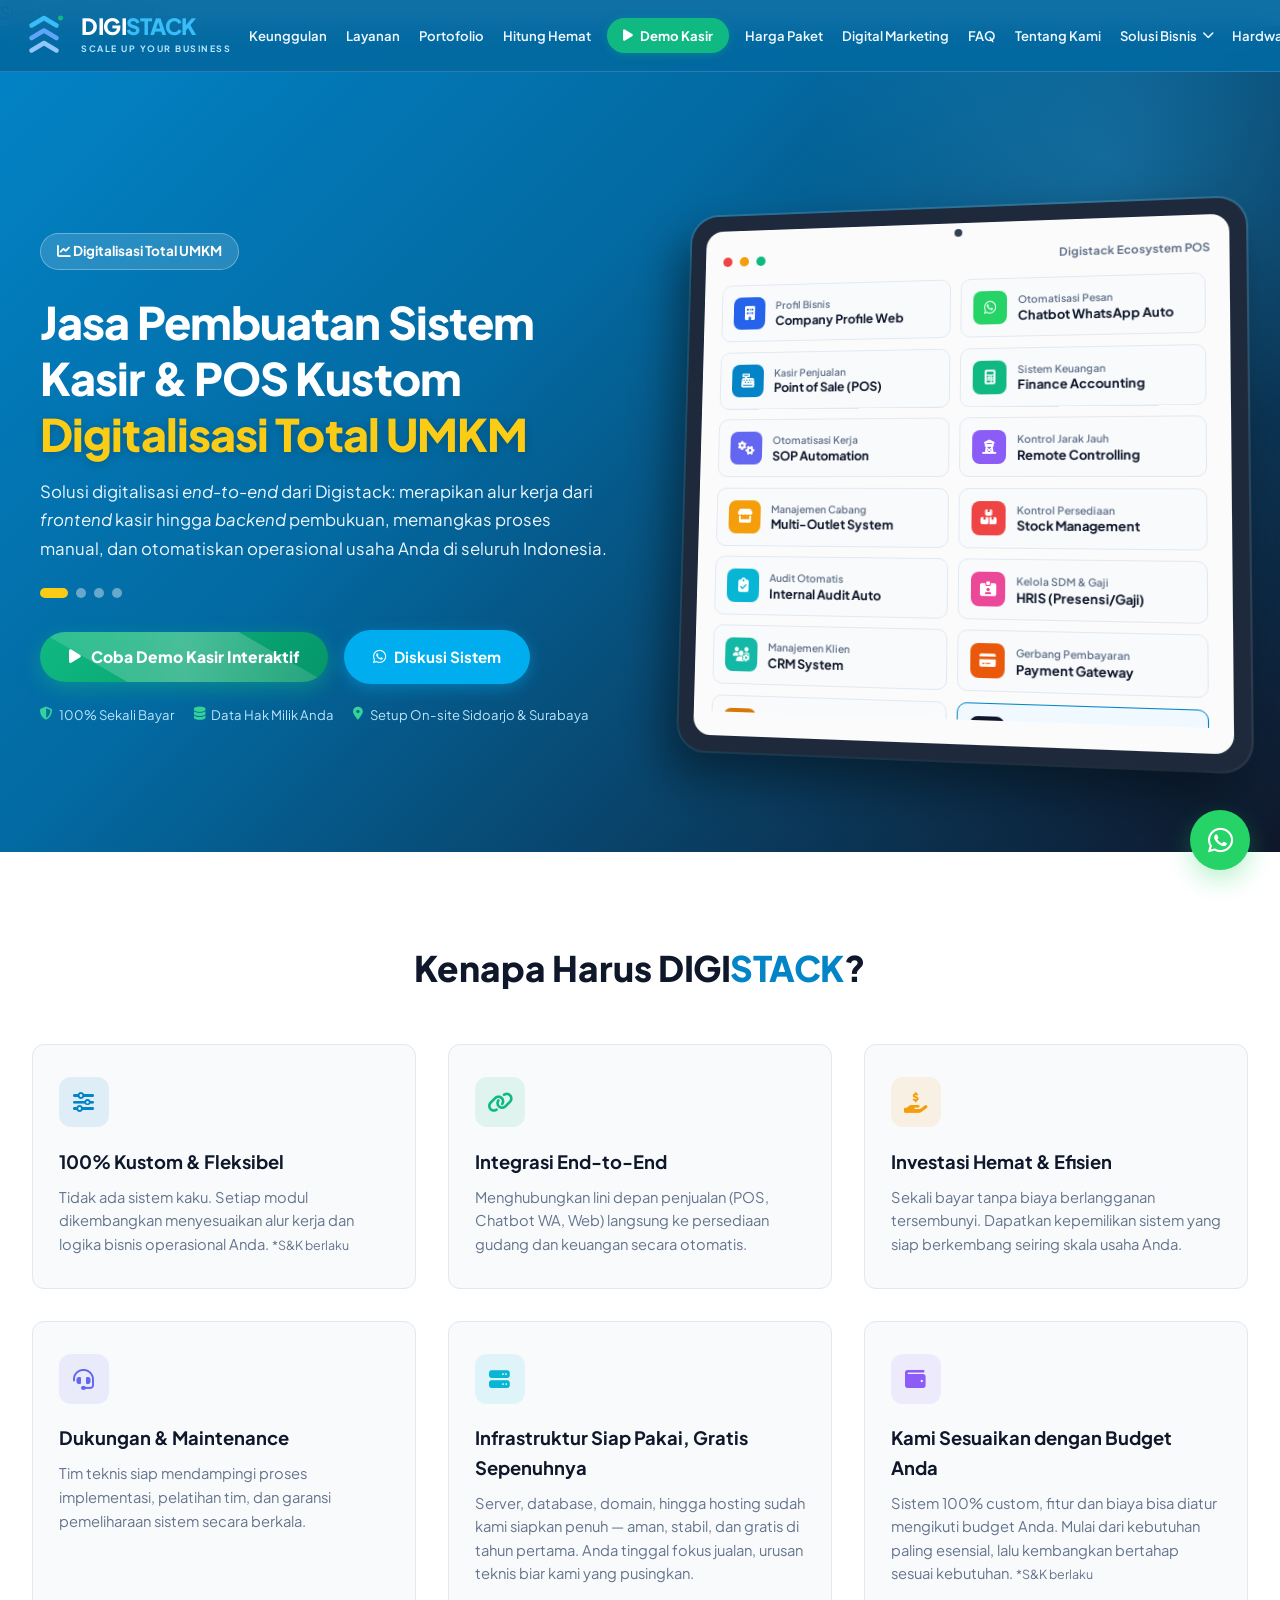
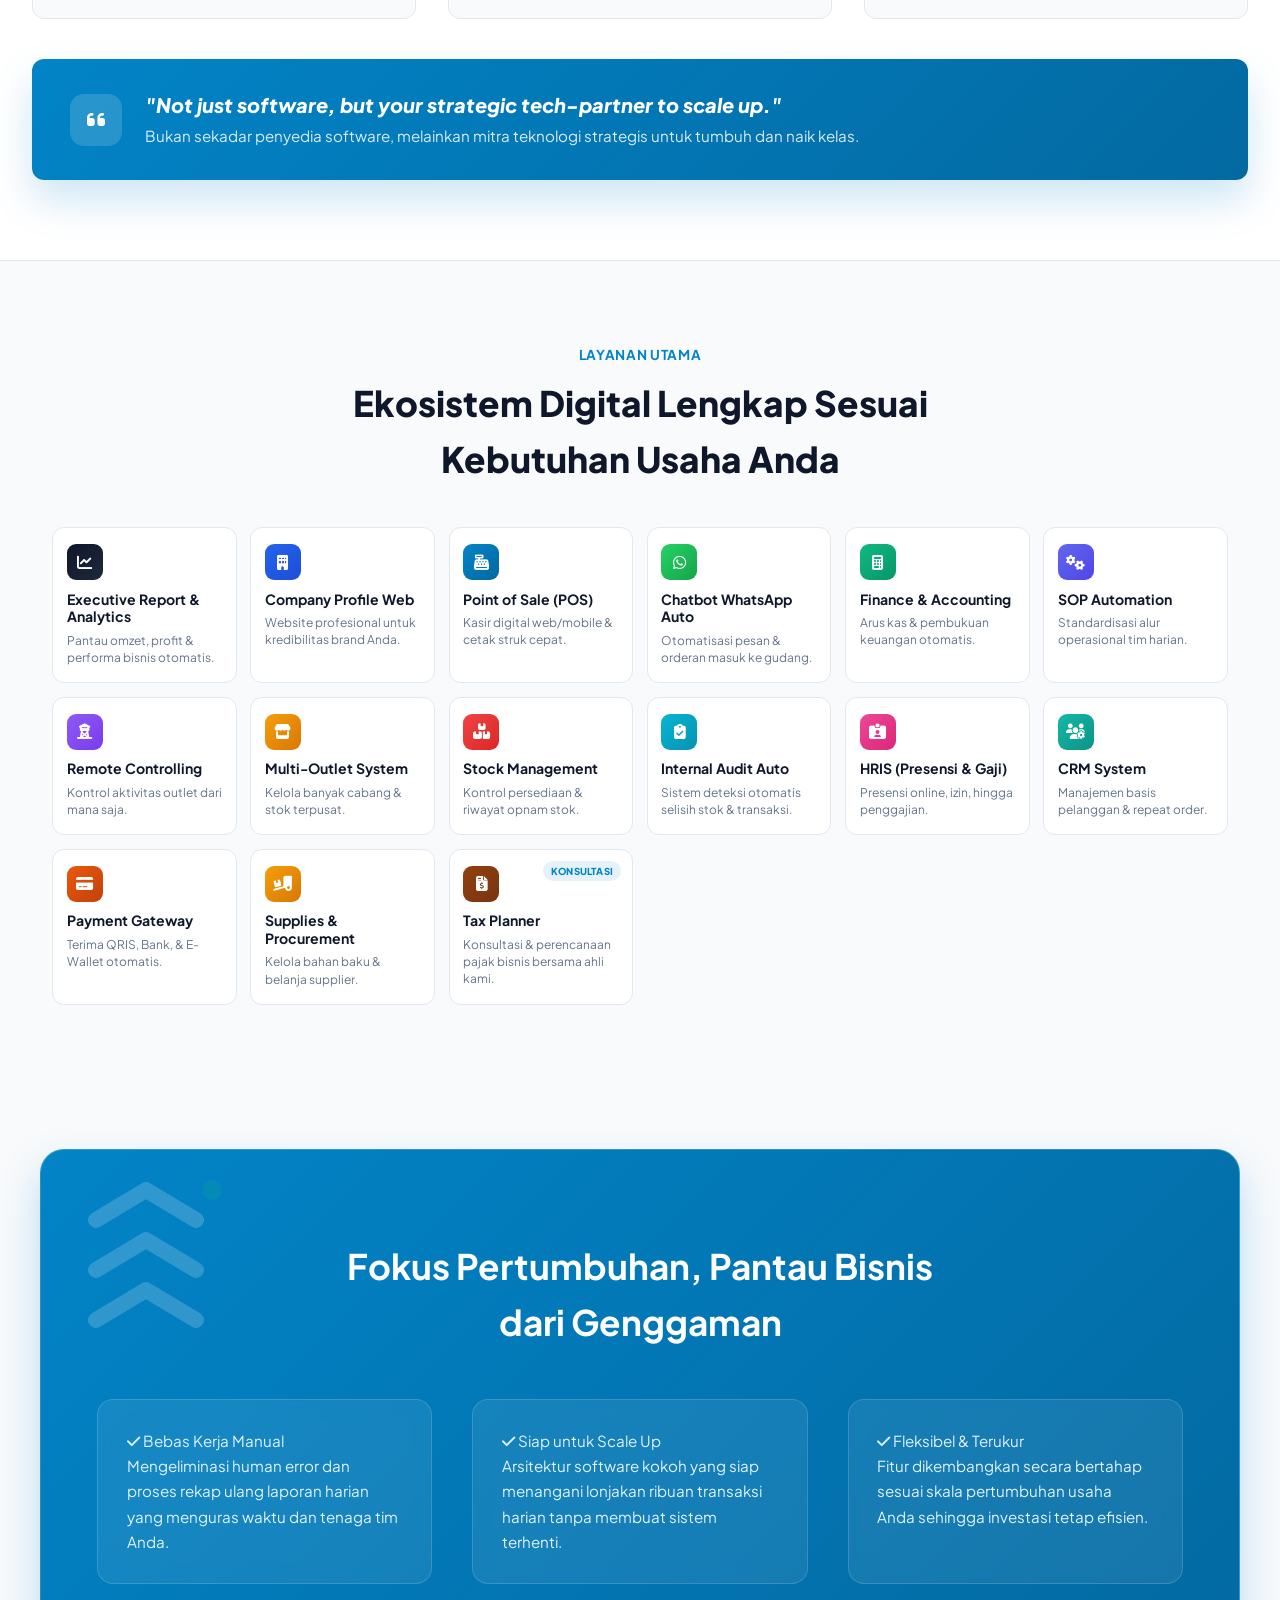
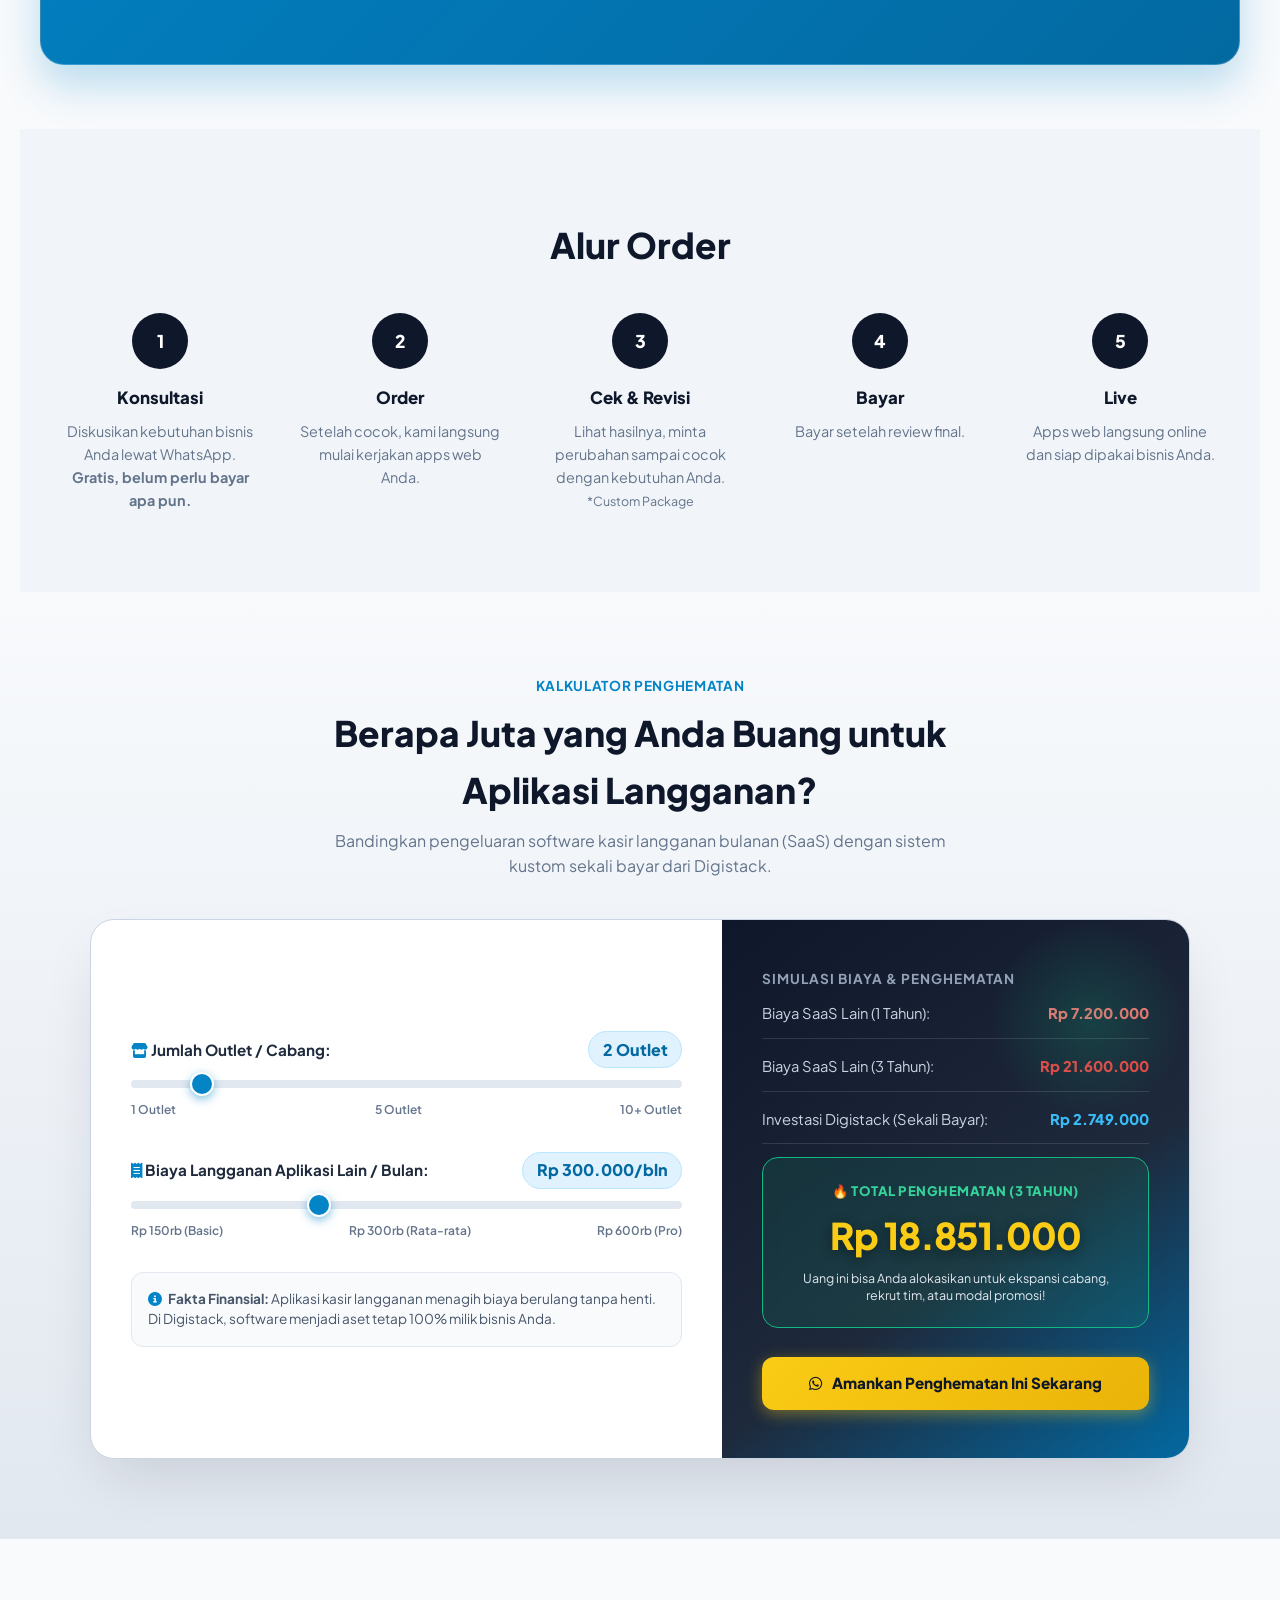
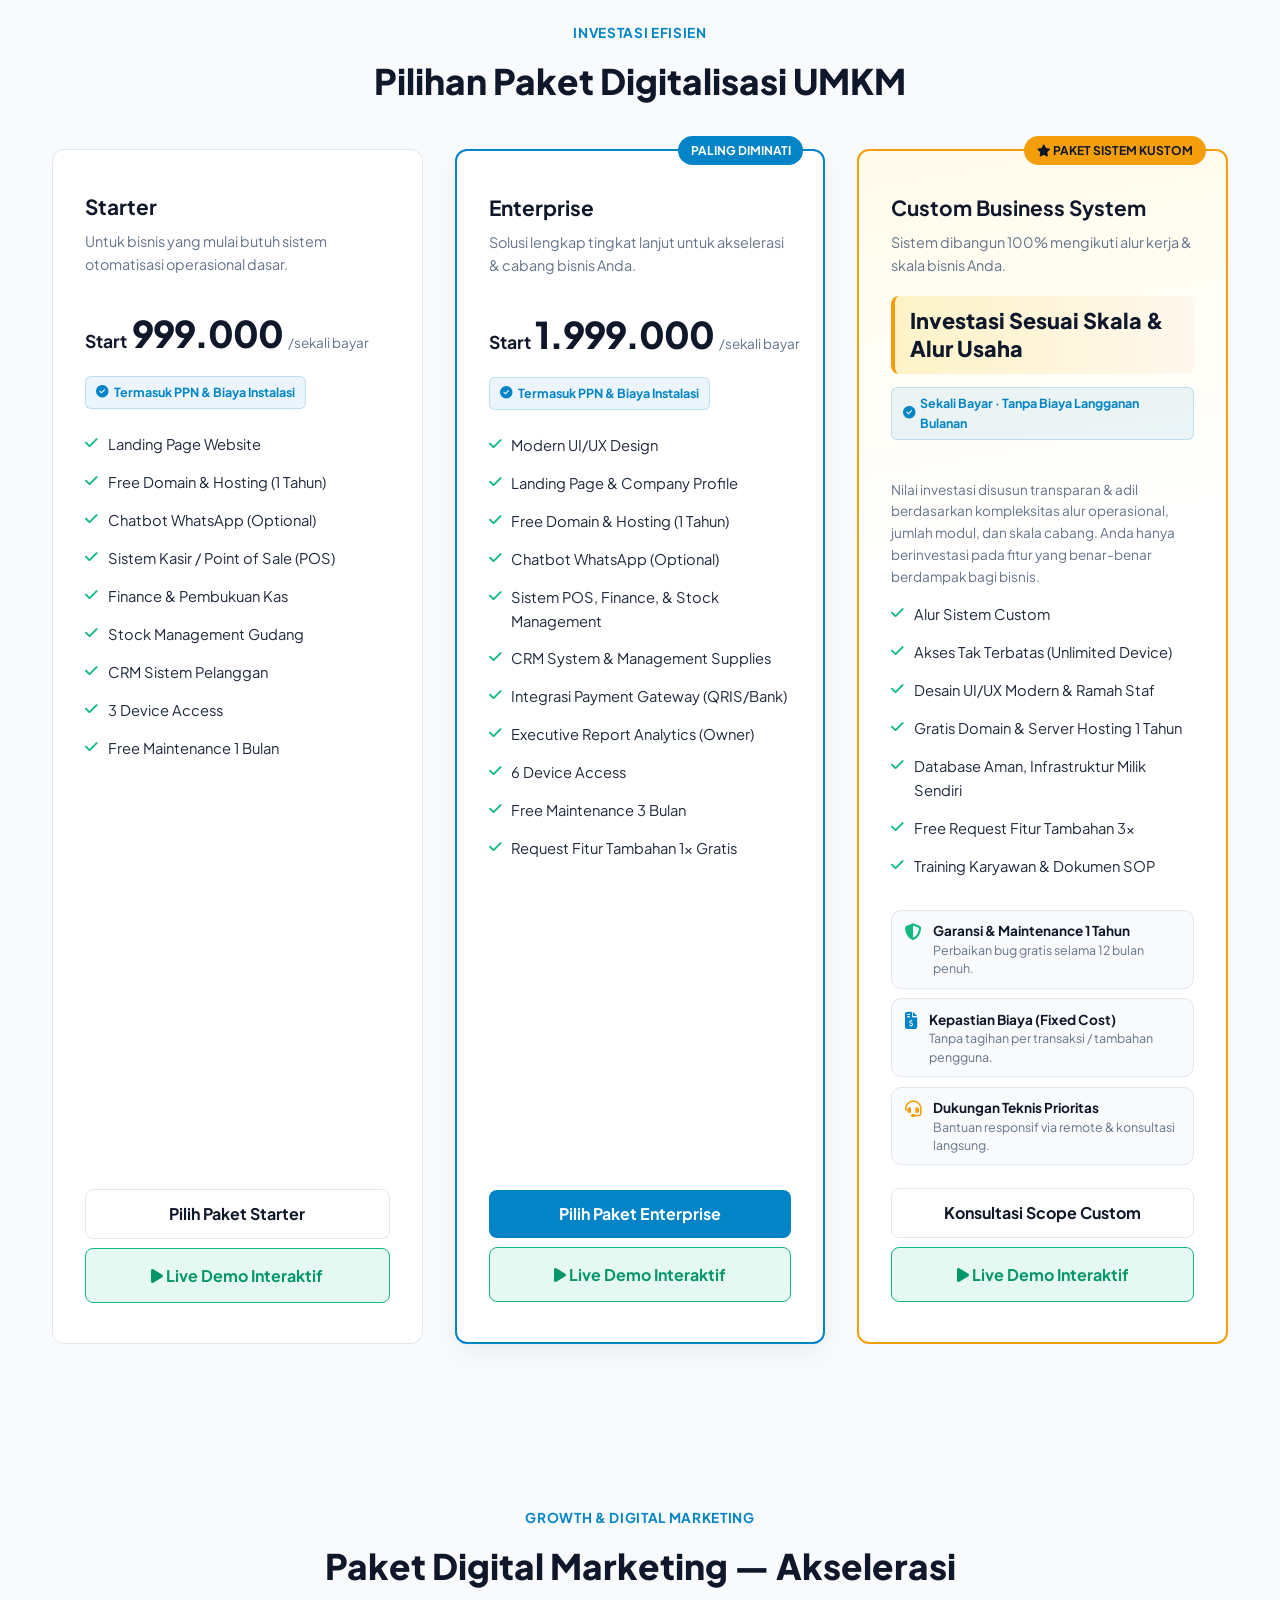
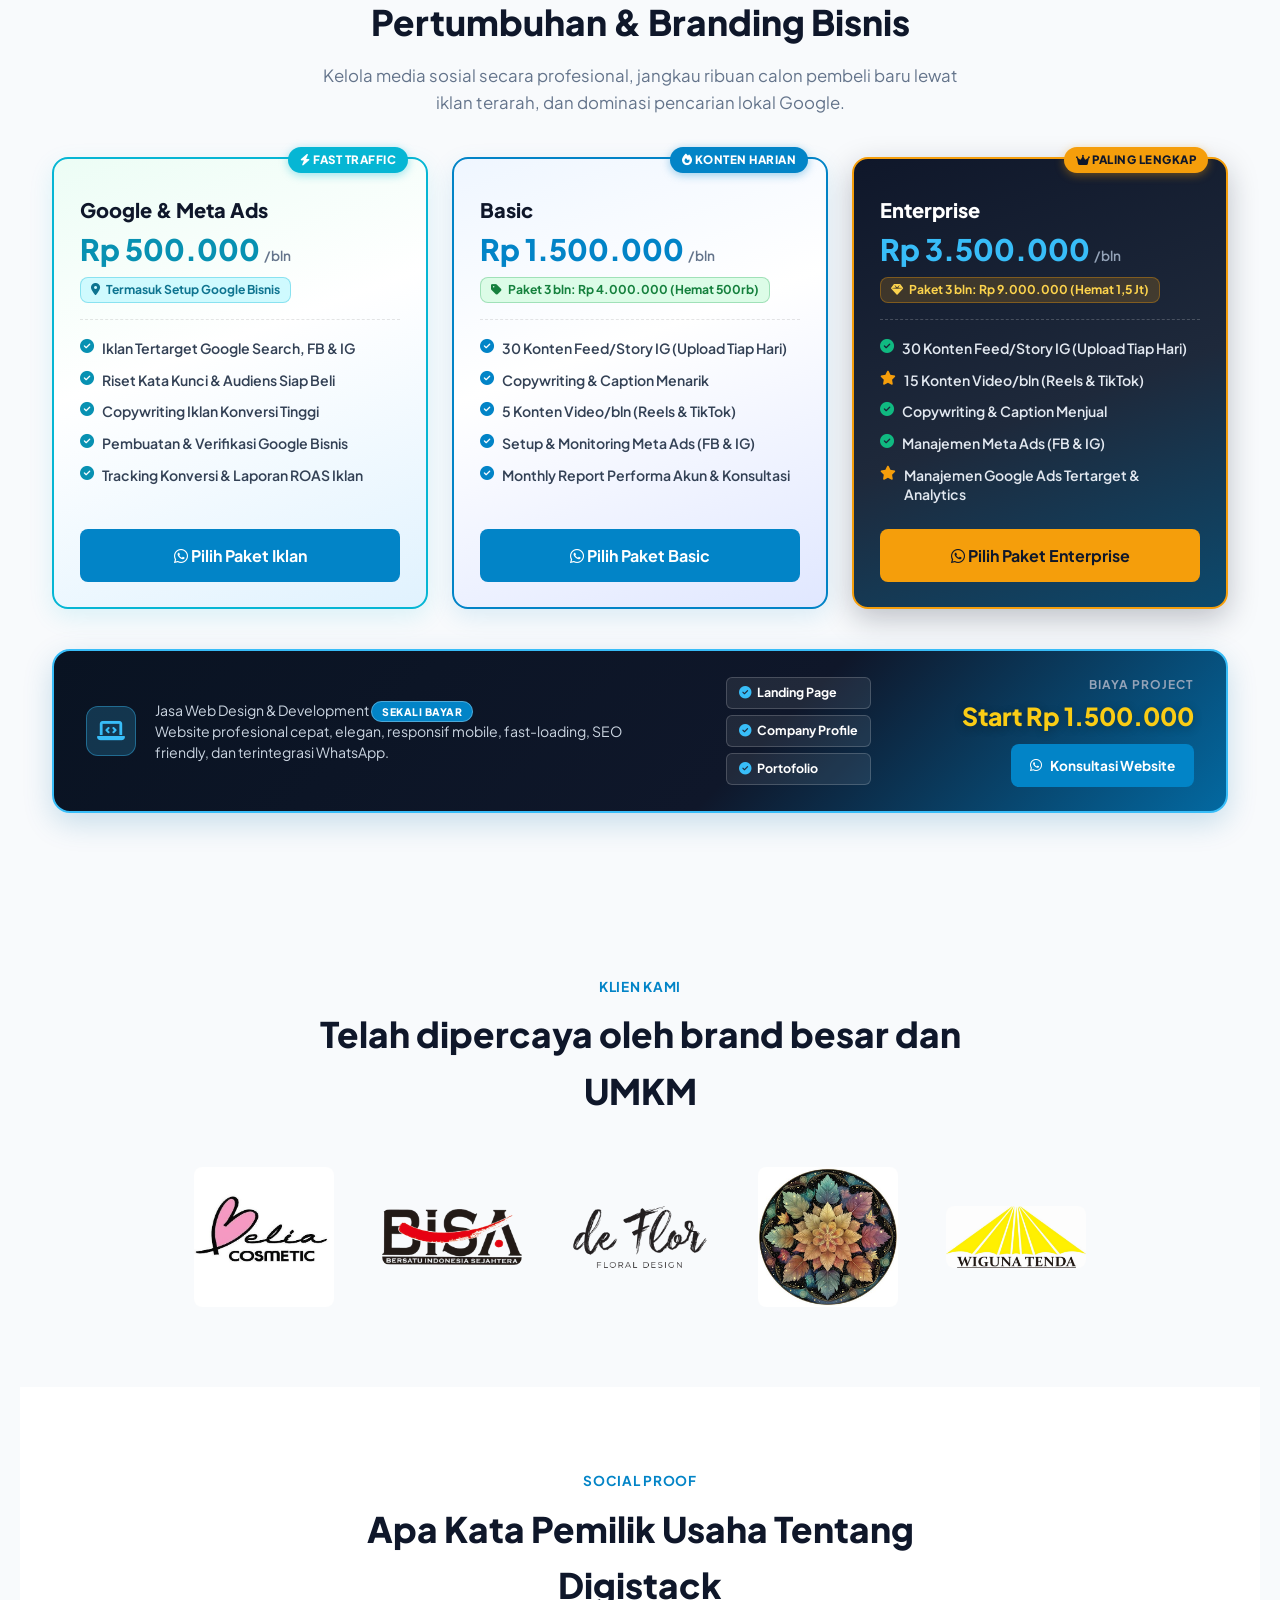
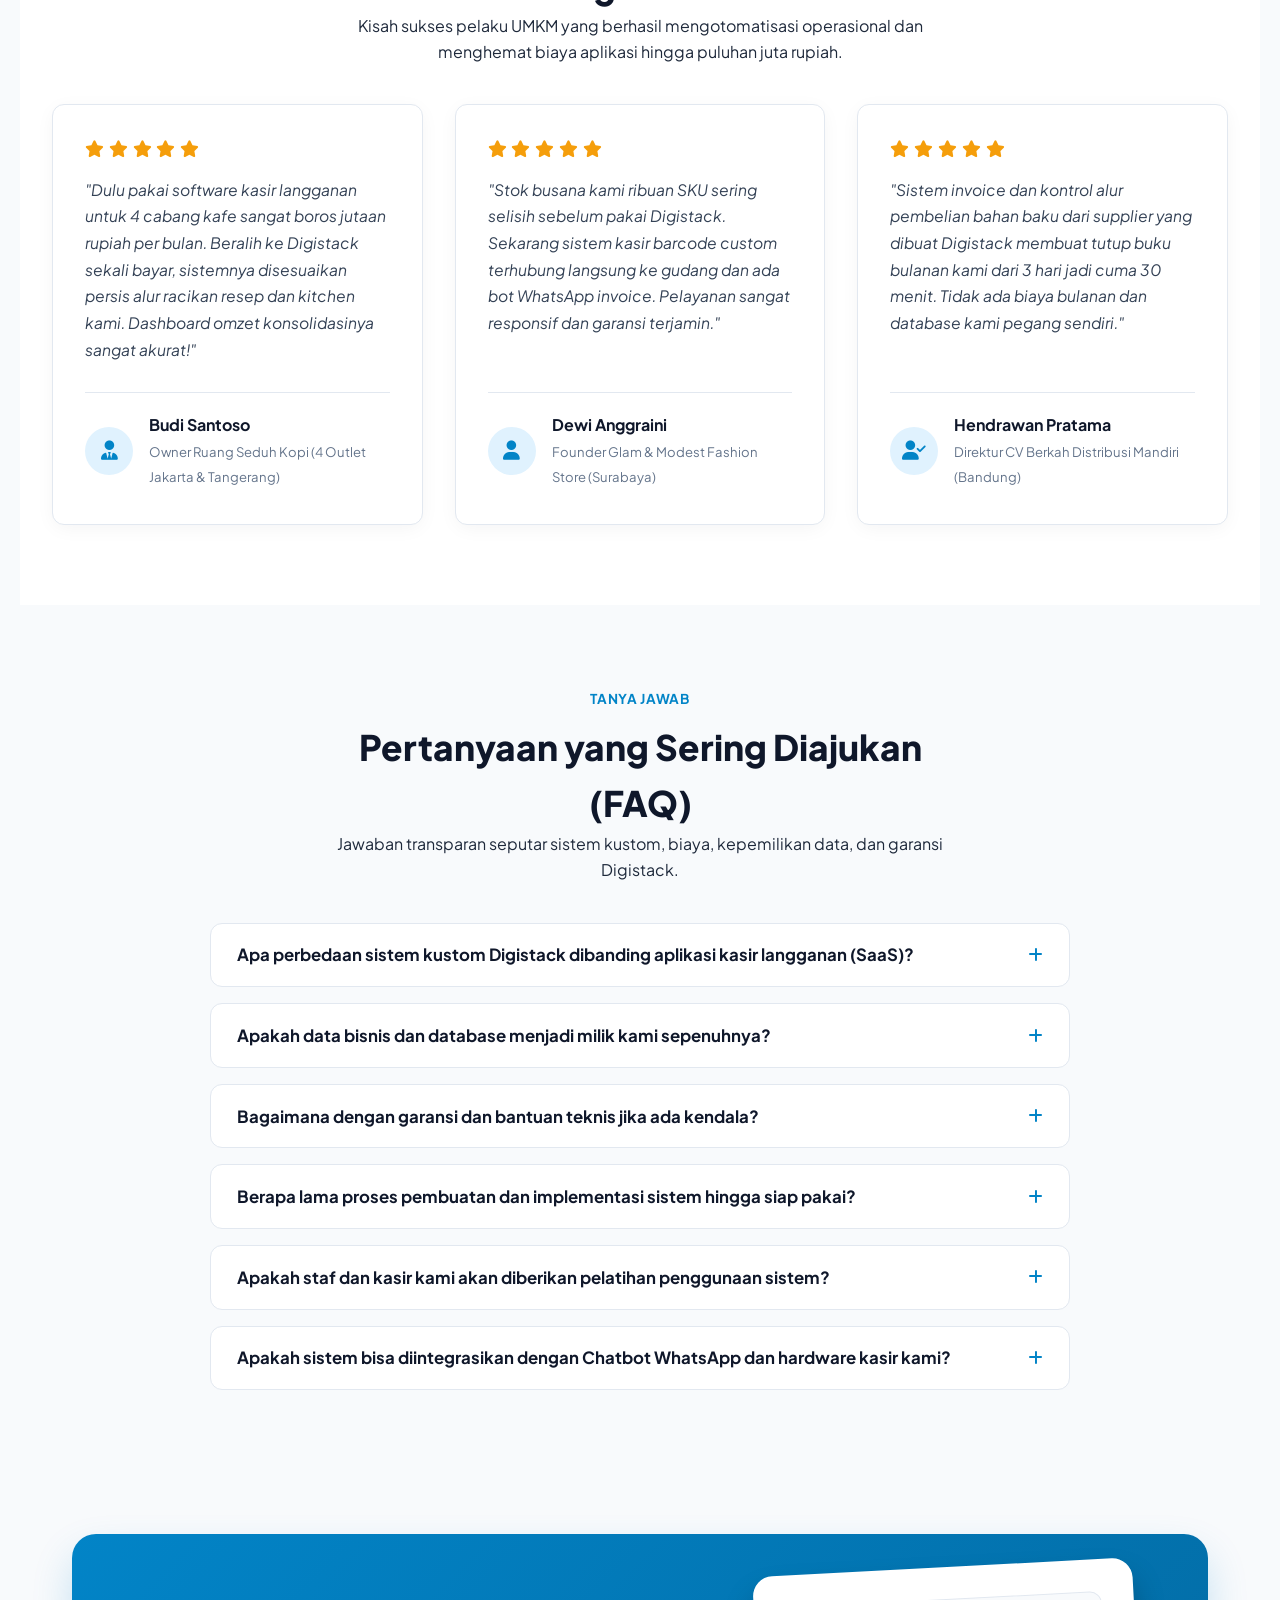
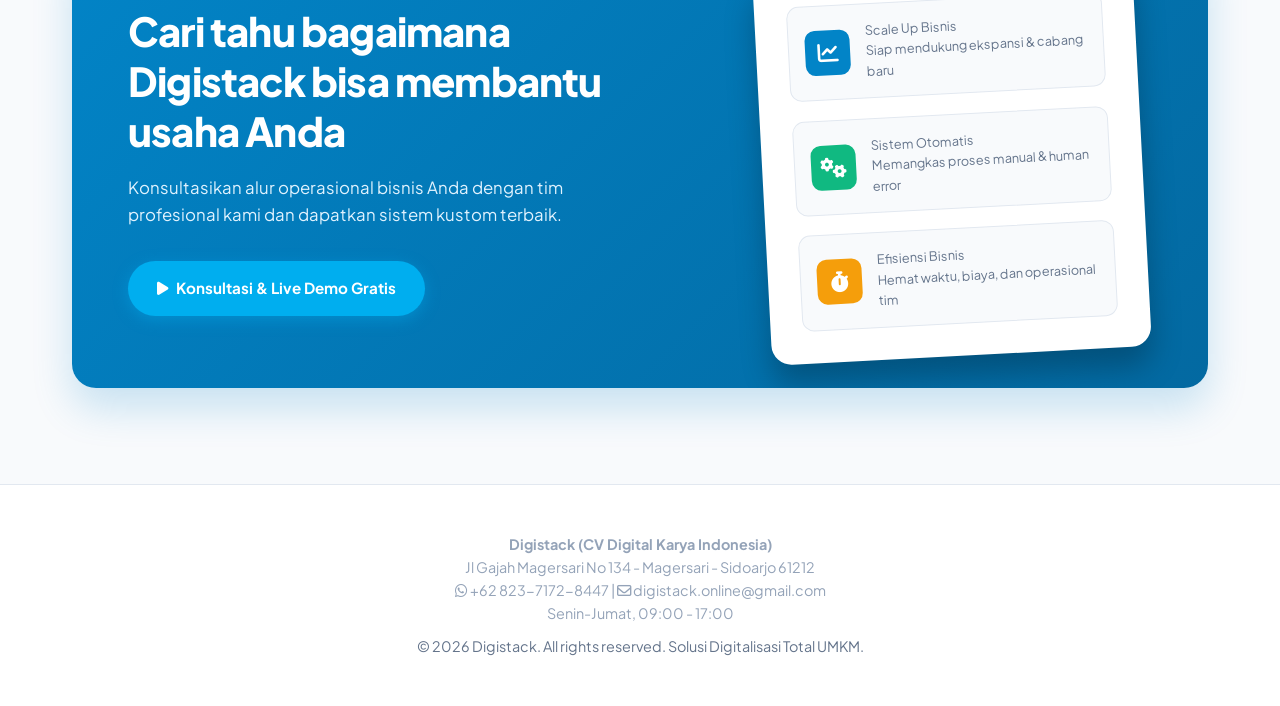
==== commit 9ef08a02: "Merge remote-tracking branch 'origin/master' into dev" ====
--- a/index.html
+++ b/index.html
@@ -2902,11 +2902,11 @@
 <h2 class="section-title">Telah dipercaya oleh brand besar dan UMKM</h2>
 </div>
 <div class="client-logo-grid" style="display: flex; flex-wrap: wrap; justify-content: center; gap: 3rem; margin-top: 3rem; align-items: center; padding: 0 1rem;">
-<img alt="Klien Belia Cosmetics" loading="lazy" onmouseout="this.style.filter='grayscale(100%)'; this.style.opacity='0.7';" onmouseover="this.style.filter='none'; this.style.opacity='1';" src="assets/clients/belia-cosmetics.jpg" style="max-width: 140px; height: auto; border-radius: 8px; filter: grayscale(100%); opacity: 0.7; transition: all 0.3s ease;"/>
-<img alt="Klien Bisa Advertising" loading="lazy" onmouseout="this.style.filter='grayscale(100%)'; this.style.opacity='0.7';" onmouseover="this.style.filter='none'; this.style.opacity='1';" src="assets/clients/bisa-advertising.webp" style="max-width: 140px; height: auto; border-radius: 8px; filter: grayscale(100%); opacity: 0.7; transition: all 0.3s ease;"/>
-<img alt="Klien De Flor" loading="lazy" onmouseout="this.style.filter='grayscale(100%)'; this.style.opacity='0.7';" onmouseover="this.style.filter='none'; this.style.opacity='1';" src="assets/clients/de-flor.png" style="max-width: 140px; height: auto; border-radius: 8px; filter: grayscale(100%); opacity: 0.7; transition: all 0.3s ease;"/>
-<img alt="Klien Metaplus Perkasa" loading="lazy" onmouseout="this.style.filter='grayscale(100%)'; this.style.opacity='0.7';" onmouseover="this.style.filter='none'; this.style.opacity='1';" src="assets/clients/metaplus-perkasa.png" style="max-width: 140px; height: auto; border-radius: 8px; filter: grayscale(100%); opacity: 0.7; transition: all 0.3s ease;"/>
-<img alt="Klien Wiguna Tenda" loading="lazy" onmouseout="this.style.filter='grayscale(100%)'; this.style.opacity='0.7';" onmouseover="this.style.filter='none'; this.style.opacity='1';" src="assets/clients/wiguna-tenda.jpg" style="max-width: 140px; height: auto; border-radius: 8px; filter: grayscale(100%); opacity: 0.7; transition: all 0.3s ease;"/>
+<img alt="Klien Belia Cosmetics" loading="lazy" src="assets/clients/belia-cosmetics.jpg" style="max-width: 140px; height: auto; border-radius: 8px;"/>
+<img alt="Klien Bisa Advertising" loading="lazy" src="assets/clients/bisa-advertising.webp" style="max-width: 140px; height: auto; border-radius: 8px;"/>
+<img alt="Klien De Flor" loading="lazy" src="assets/clients/de-flor.png" style="max-width: 140px; height: auto; border-radius: 8px;"/>
+<img alt="Klien Metaplus Perkasa" loading="lazy" src="assets/clients/metaplus-perkasa.png" style="max-width: 140px; height: auto; border-radius: 8px;"/>
+<img alt="Klien Wiguna Tenda" loading="lazy" src="assets/clients/wiguna-tenda.jpg" style="max-width: 140px; height: auto; border-radius: 8px;"/>
 </div>
 </section>
 <!-- TESTIMONIALS / SOCIAL PROOF (PRD REQUIREMENT) -->
@@ -3439,4 +3439,4 @@
 
 <script src="assets/js/demo-calculator.js"></script>
 </body>
-</html>+</html>
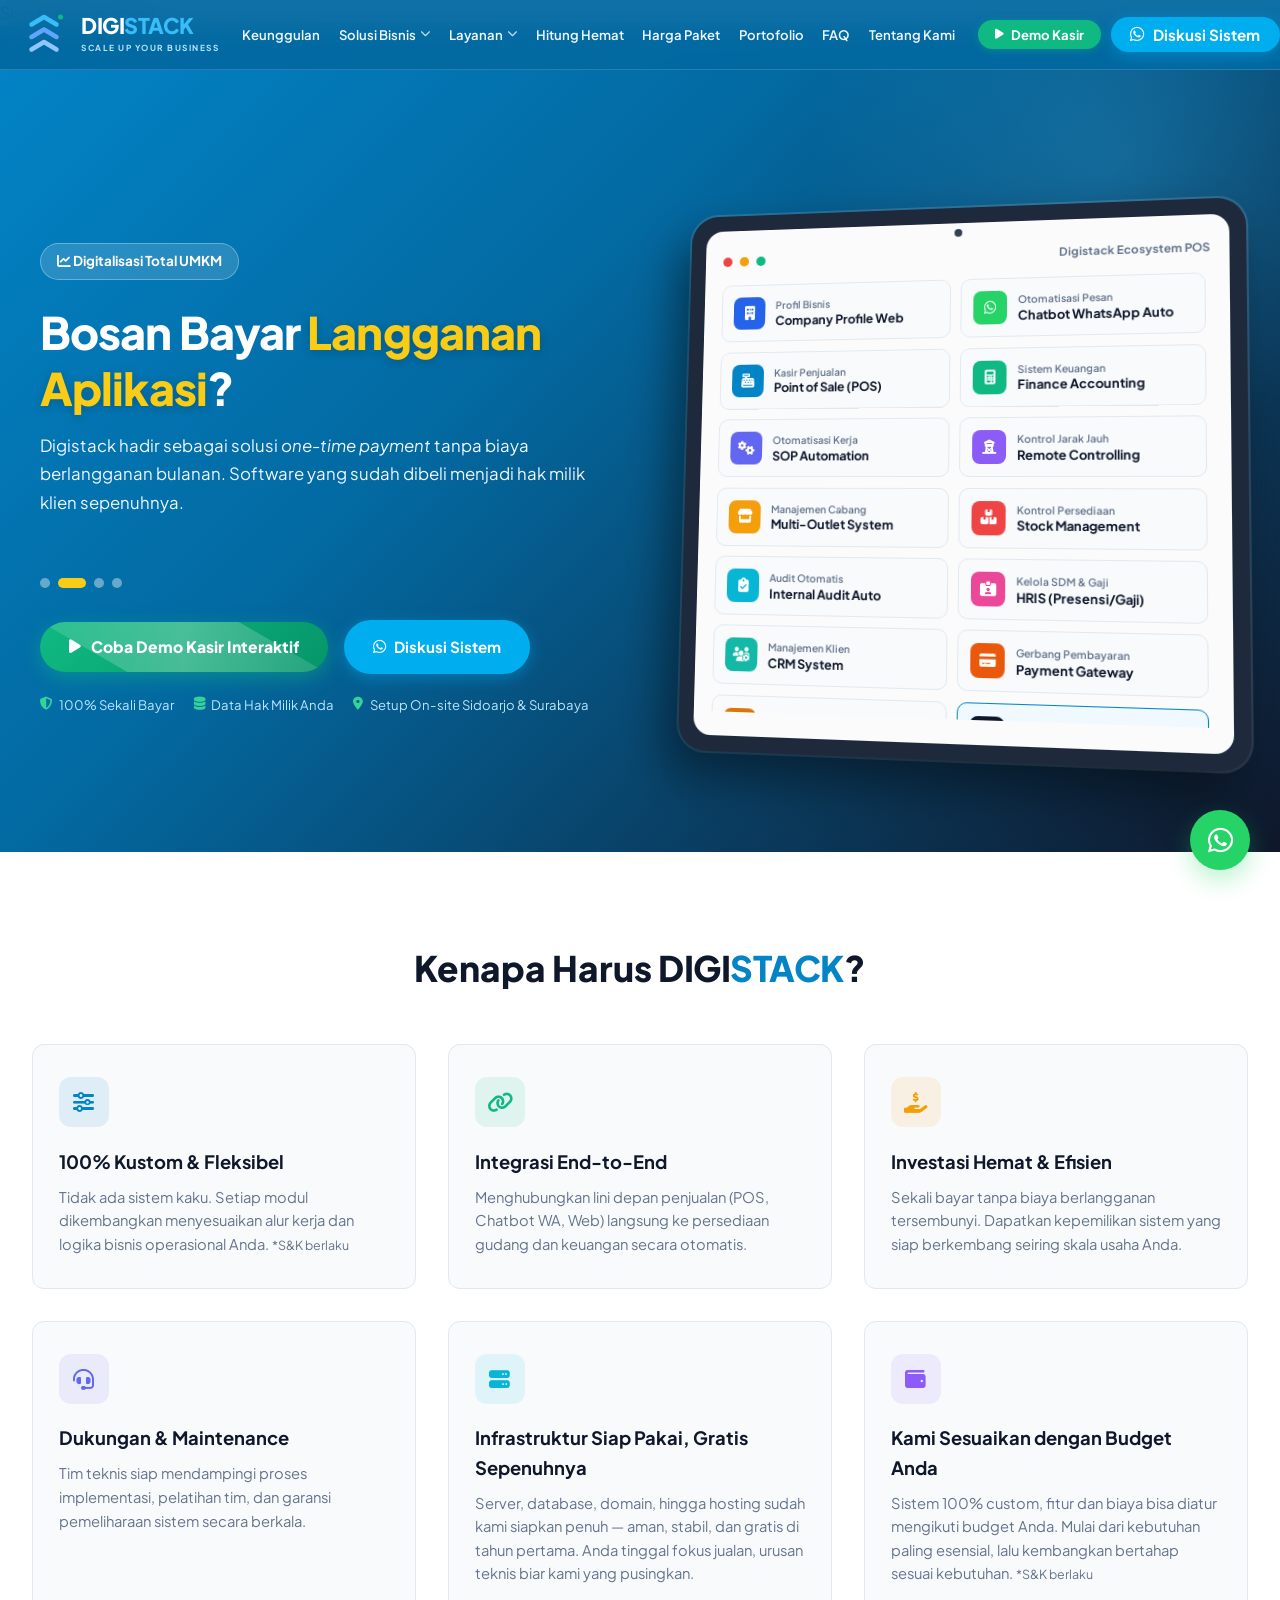
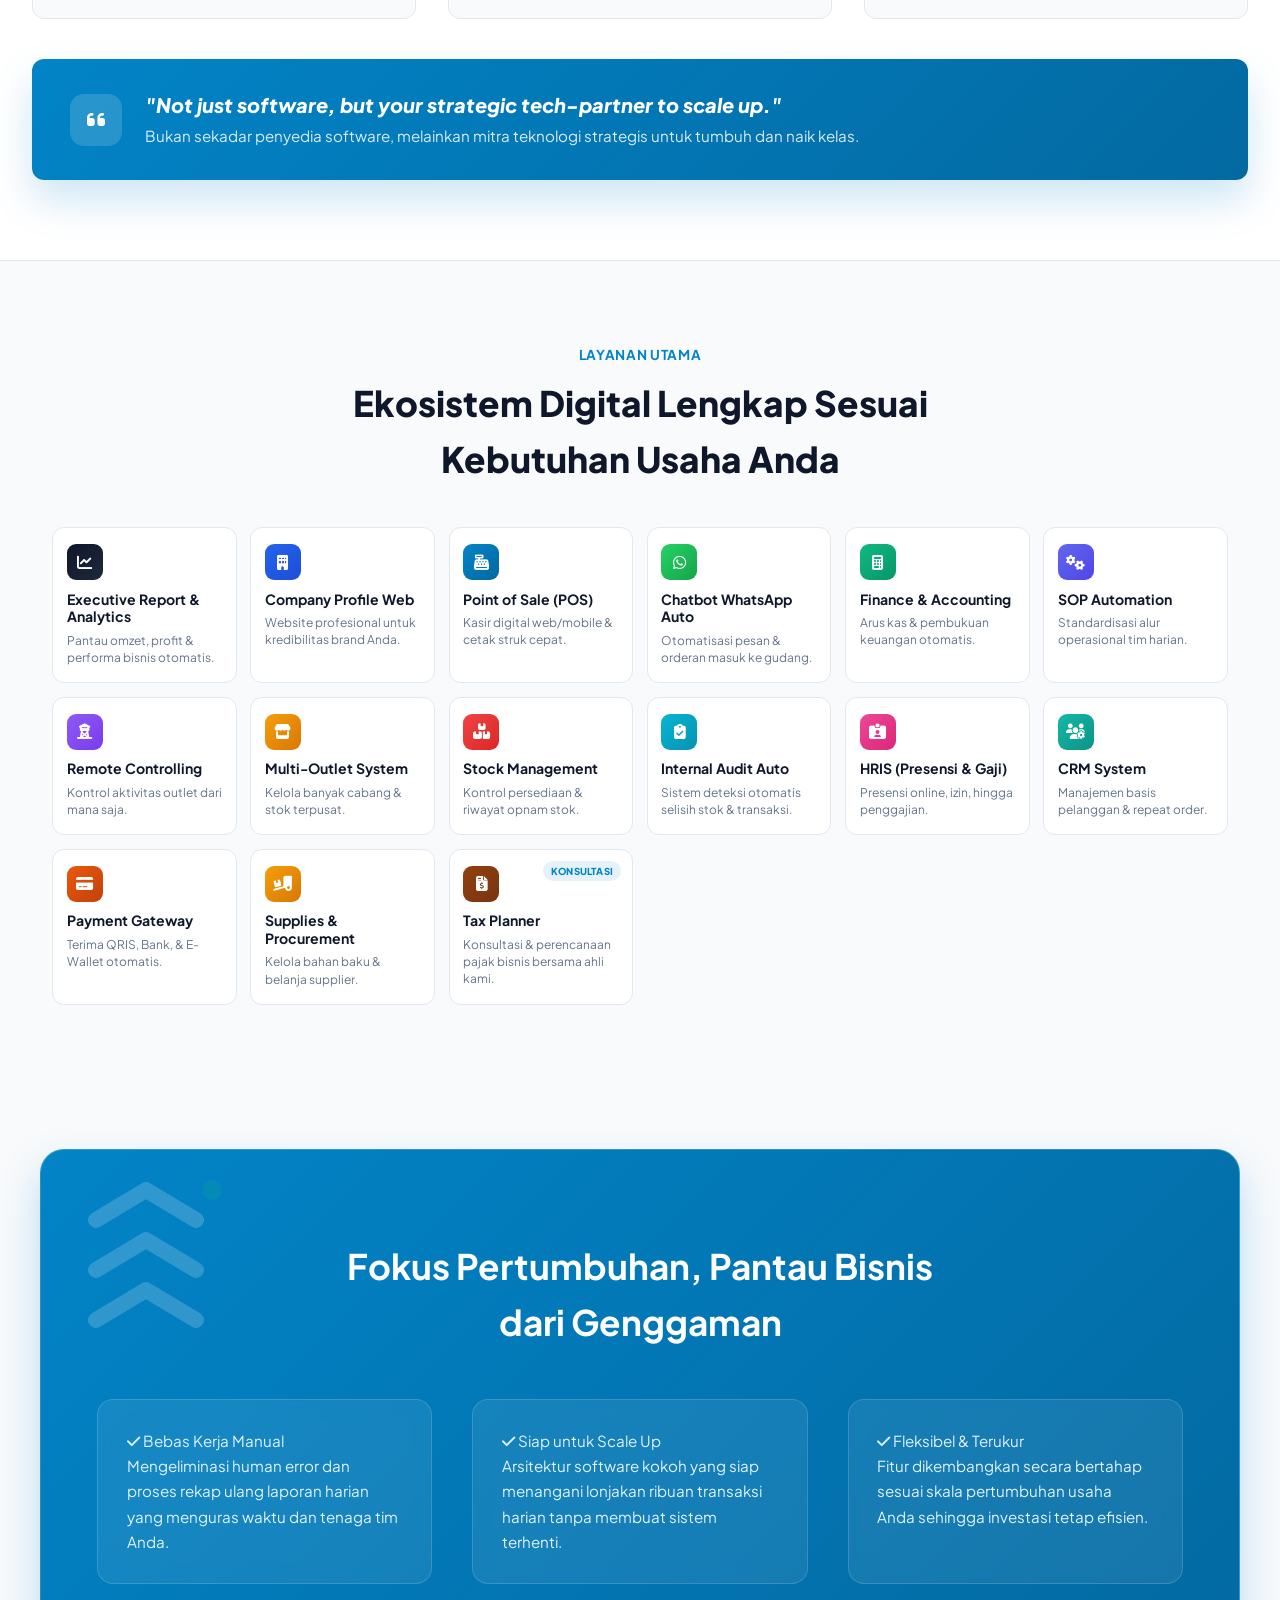
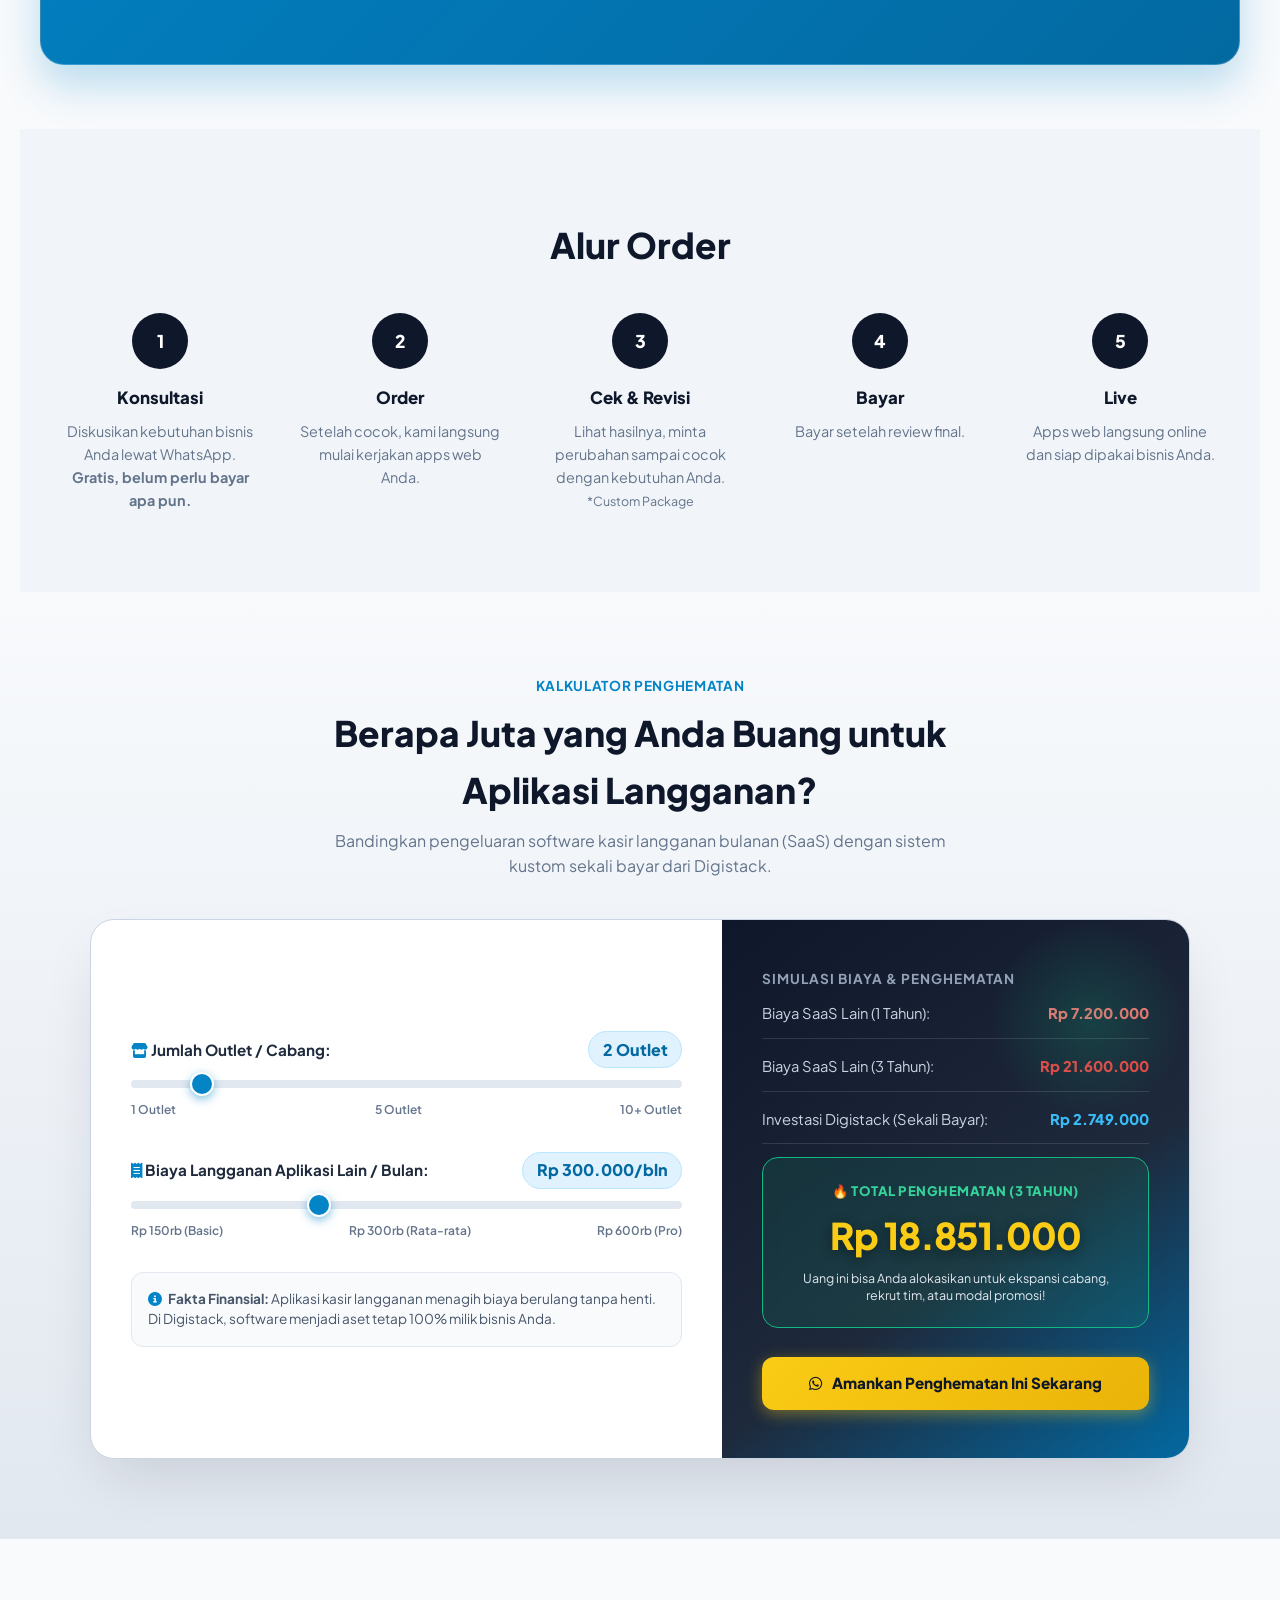
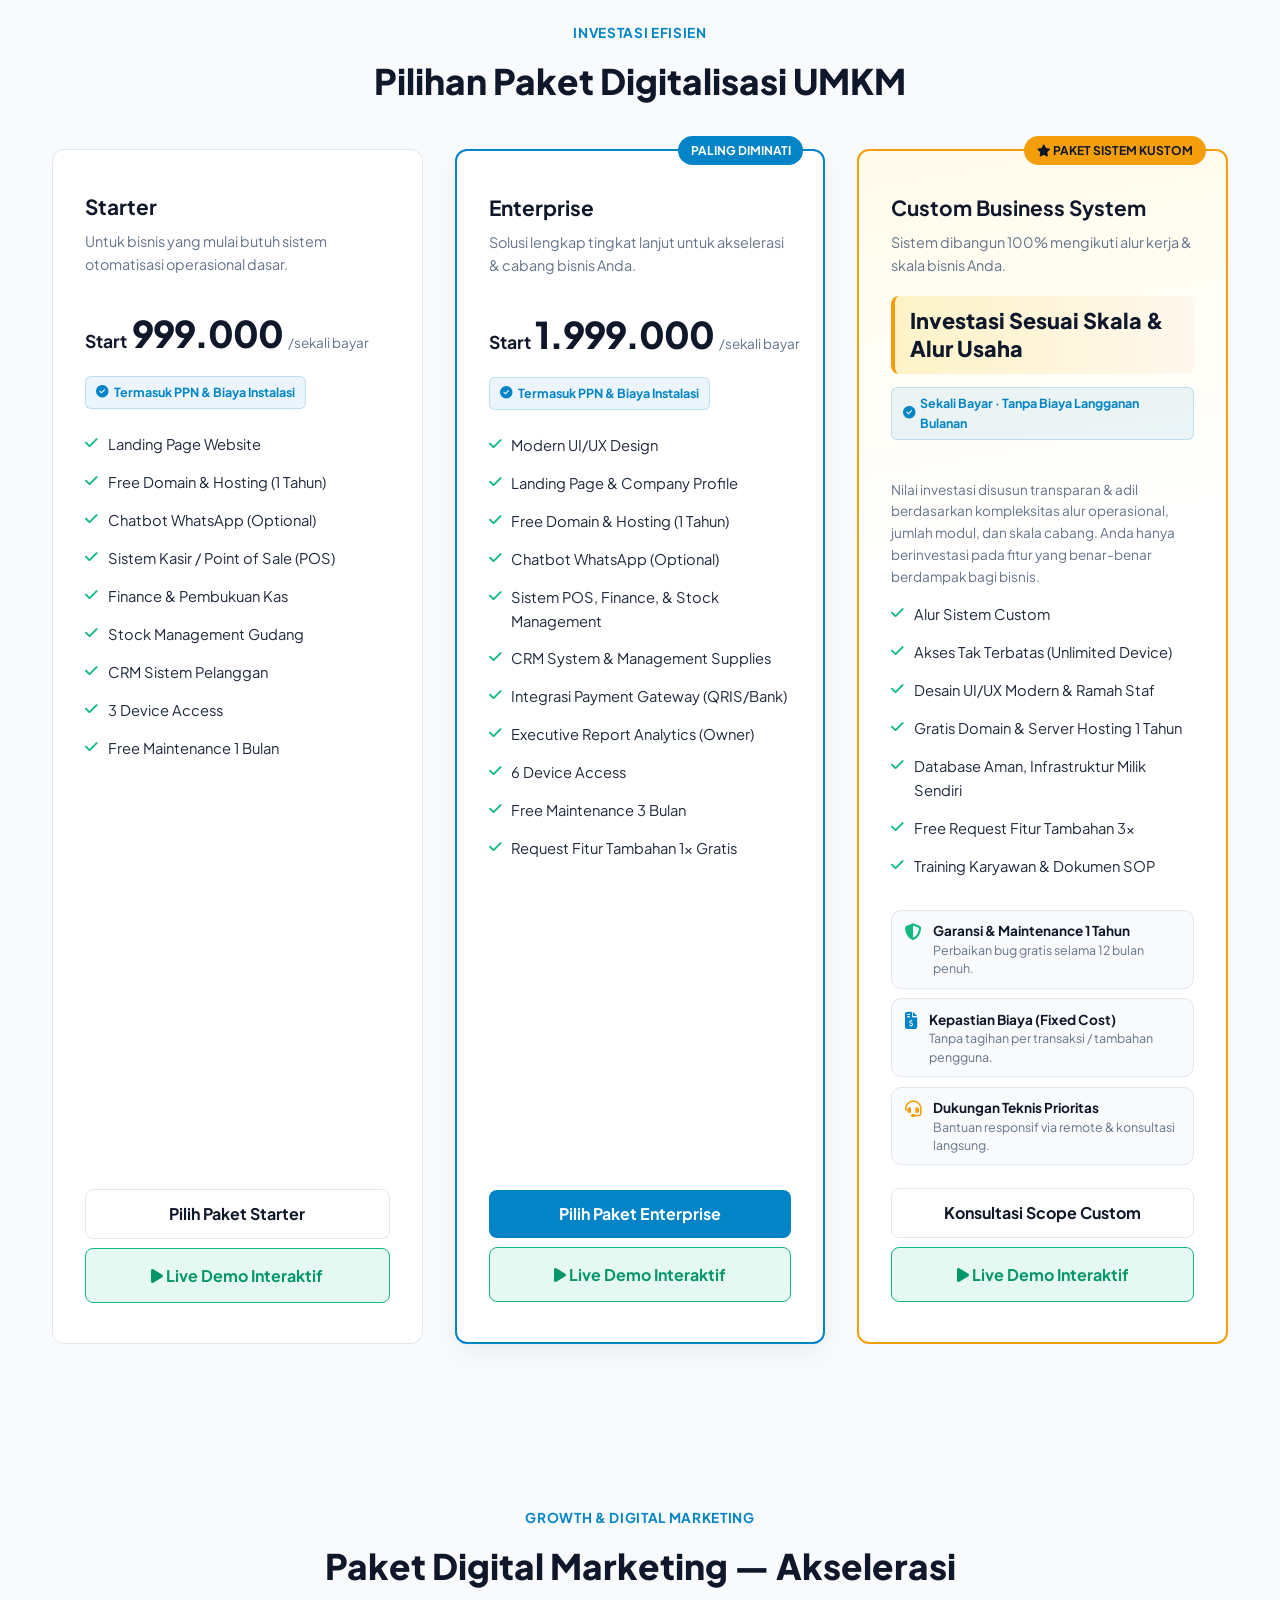
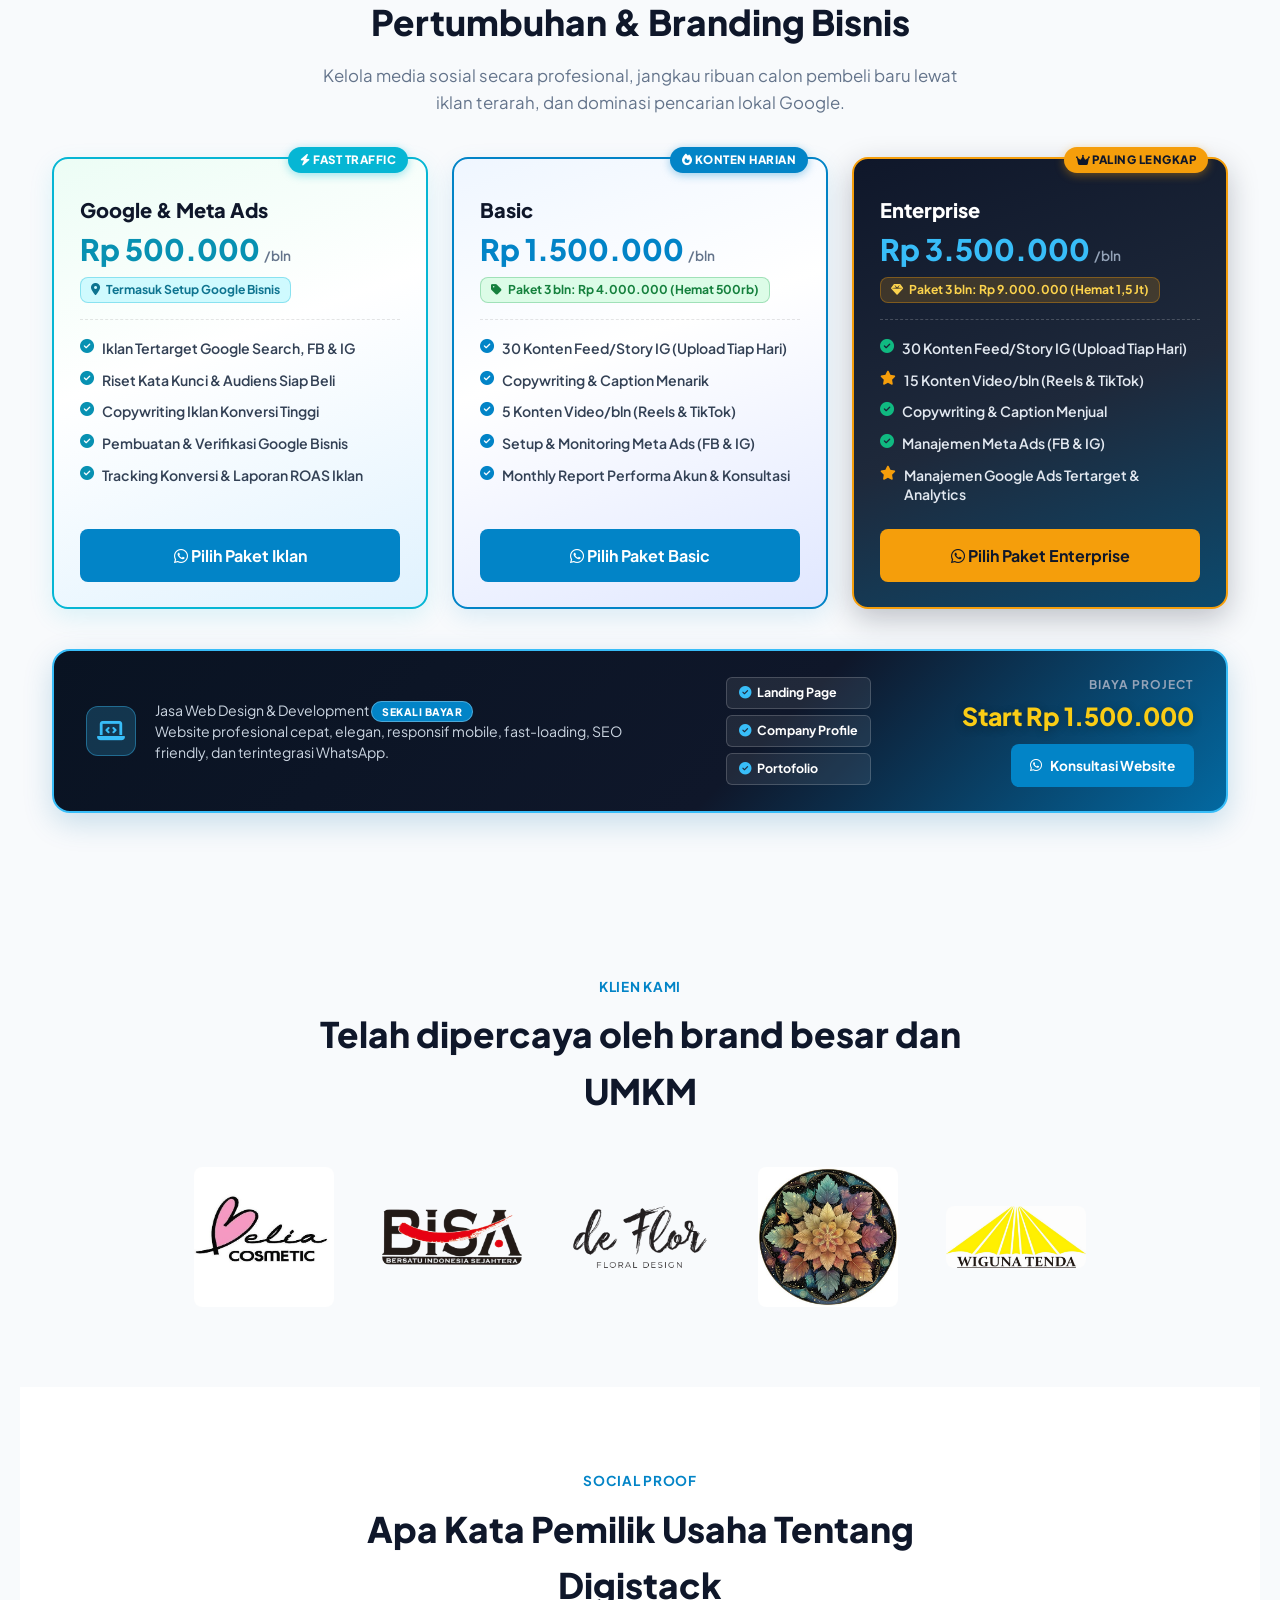
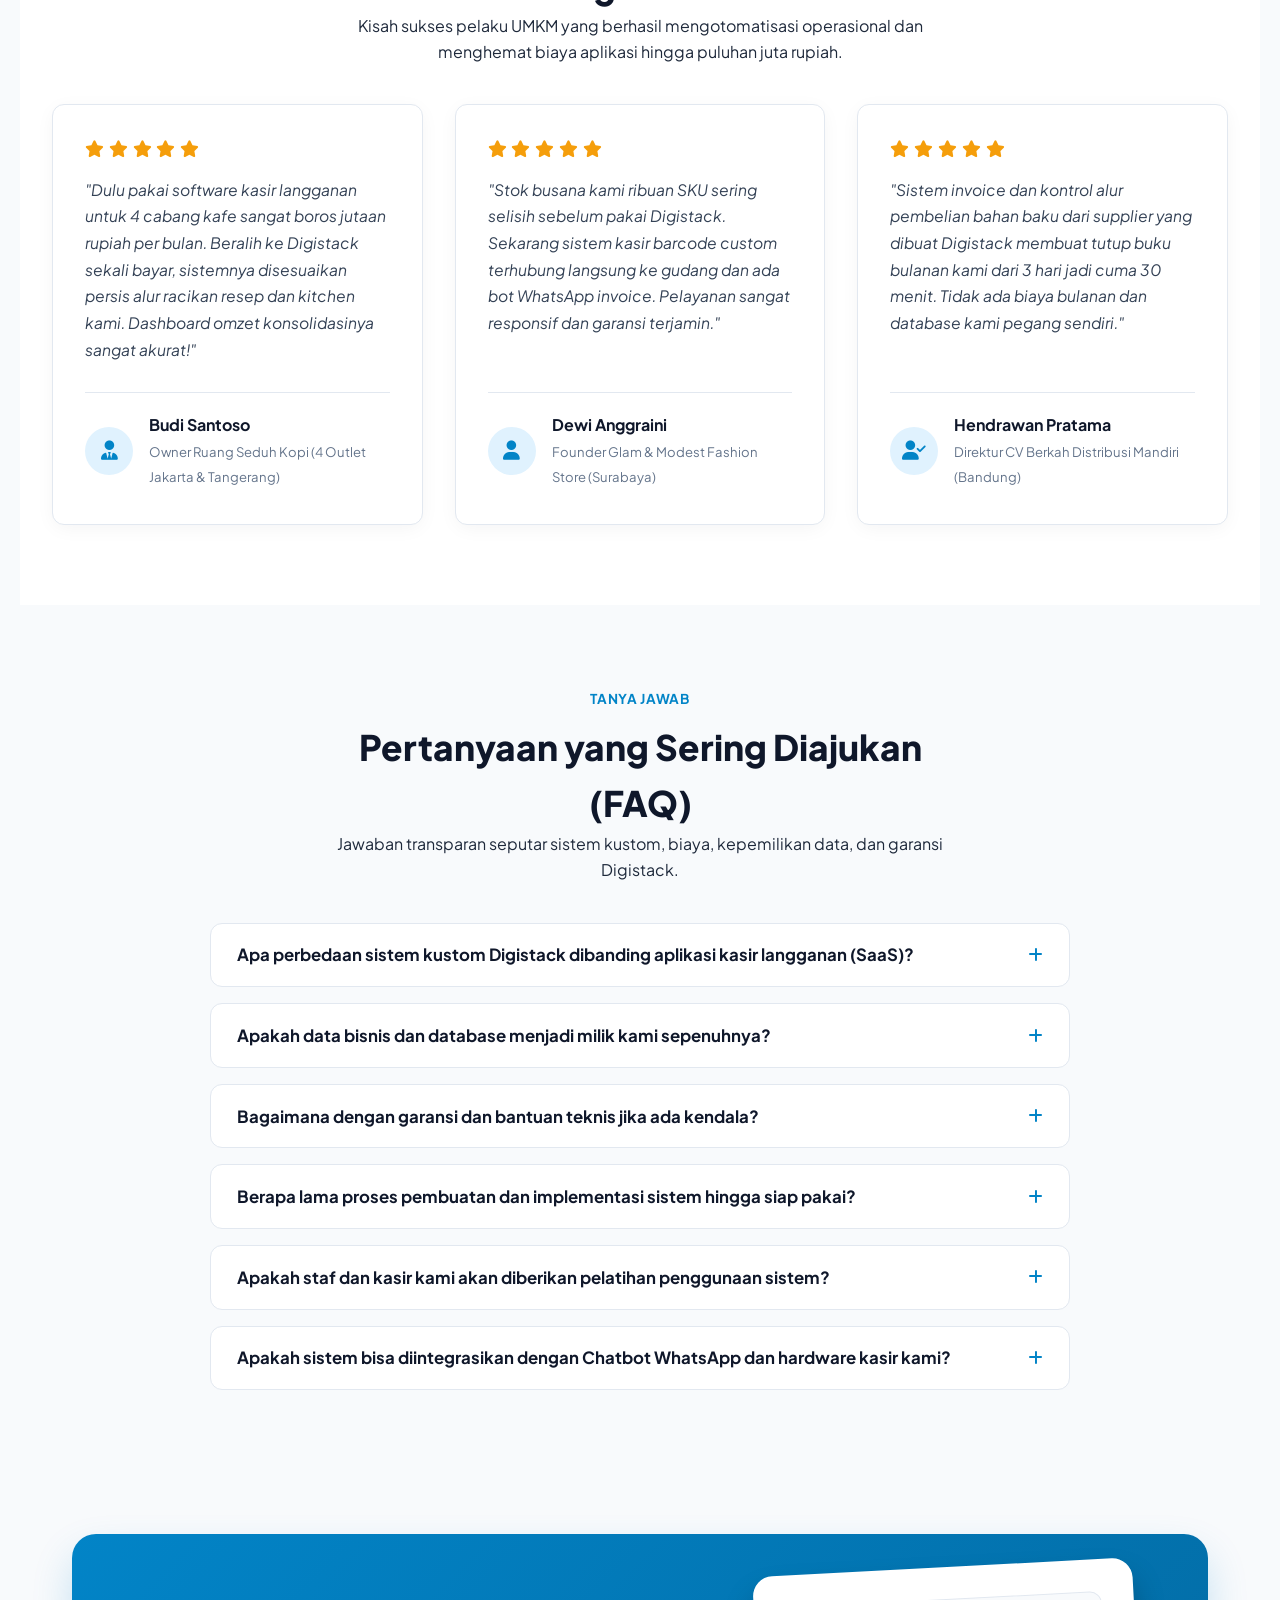
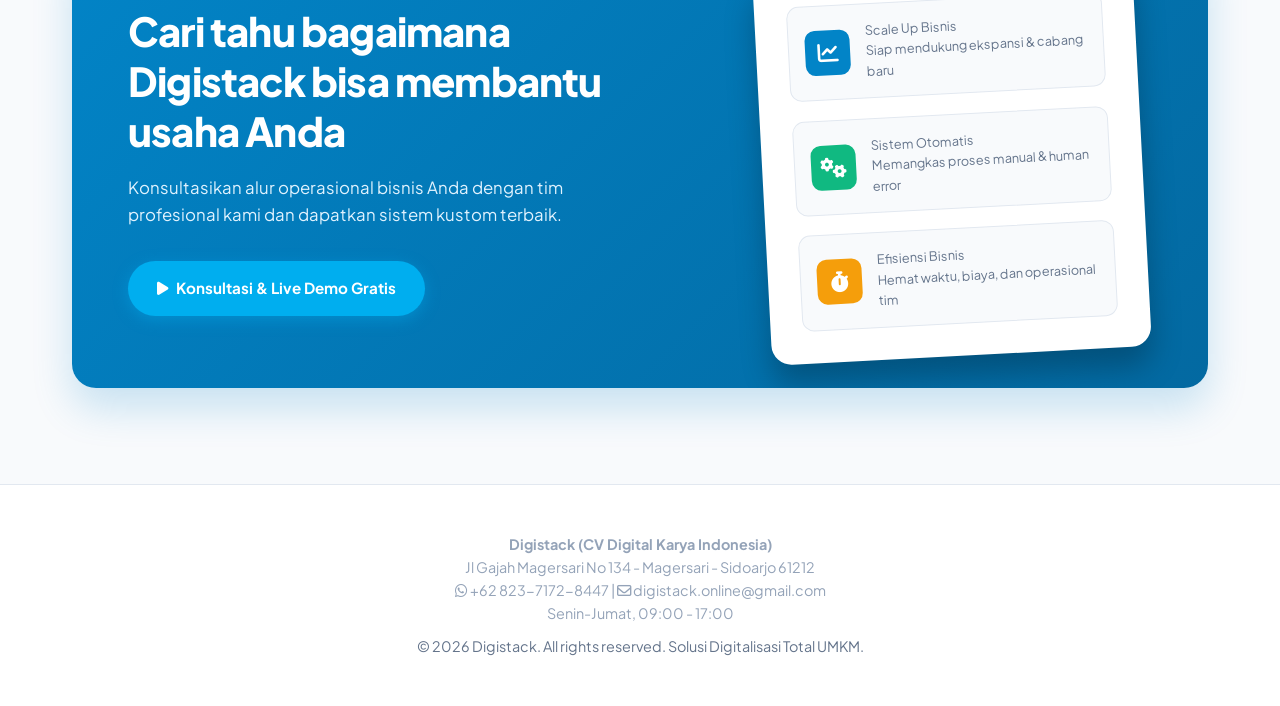
==== commit a4f297d1: "fix(navbar): tidy up desktop navbar, group Layanan, and move Demo Kasir to right action buttons" ====
--- a/index.html
+++ b/index.html
@@ -236,14 +236,14 @@
         }
 
         .nav-container {
-            max-width: 1360px;
+            max-width: 1400px;
             width: 100%;
             margin: 0 auto;
-            padding: 0.8rem 1.5rem;
+            padding: 0.75rem 1.5rem;
             display: flex;
             justify-content: space-between;
             align-items: center;
-            gap: 1rem;
+            gap: 1.25rem;
             box-sizing: border-box;
         }
 
@@ -263,7 +263,7 @@
 
         .brand-title {
             font-weight: 800;
-            font-size: 1.4rem;
+            font-size: 1.35rem;
             color: #ffffff;
             letter-spacing: -0.5px;
             line-height: 1.1;
@@ -275,7 +275,7 @@
 
         .brand-tagline {
             font-weight: 700;
-            font-size: 0.55rem;
+            font-size: 0.52rem;
             color: #bae6fd;
             letter-spacing: 1.5px;
             margin-top: 3px;
@@ -283,7 +283,7 @@
 
         .nav-links {
             display: flex;
-            gap: clamp(0.55rem, 1.1vw, 1.15rem);
+            gap: clamp(0.55rem, 0.95vw, 1.15rem);
             align-items: center;
             list-style: none;
             margin: 0;
@@ -309,42 +309,94 @@
 
         .nav-links a {
             font-weight: 600;
-            font-size: clamp(0.82rem, 0.88vw, 0.9rem);
+            font-size: clamp(0.82rem, 0.86vw, 0.89rem);
             color: #f0f9ff;
             transition: var(--transition);
-            display: flex;
-            align-items: center;
-            gap: 0.3rem;
-            padding: 0.5rem 0.15rem;
+            display: inline-flex;
+            align-items: center;
+            gap: 0.28rem;
+            padding: 0.45rem 0.2rem;
             white-space: nowrap;
+            line-height: 1.2;
         }
 
         .nav-links a:hover {
             color: #38bdf8;
         }
 
+        .nav-arrow {
+            font-size: 0.65rem;
+            opacity: 0.8;
+            transition: transform 0.25s ease;
+        }
+
+        .nav-links li:hover .nav-arrow {
+            transform: rotate(180deg);
+        }
+
+        /* CLUSTER TOMBOL AKSI SEBELAH KANAN */
+        .nav-actions {
+            display: flex;
+            align-items: center;
+            gap: 0.65rem;
+            flex-shrink: 0;
+        }
+
+        .btn-nav-demo {
+            background: #10b981;
+            color: #ffffff;
+            font-family: inherit;
+            font-size: 0.82rem;
+            font-weight: 700;
+            padding: 0.52rem 1.05rem;
+            border-radius: 50px;
+            border: none;
+            cursor: pointer;
+            display: inline-flex;
+            align-items: center;
+            gap: 0.45rem;
+            white-space: nowrap;
+            box-shadow: 0 2px 8px rgba(16, 185, 129, 0.35);
+            transition: all 0.25s ease;
+            line-height: 1;
+        }
+
+        .btn-nav-demo:hover {
+            background: #059669;
+            transform: translateY(-1px);
+            box-shadow: 0 4px 14px rgba(16, 185, 129, 0.45);
+        }
+
+        .btn-nav-demo i {
+            font-size: 0.72rem;
+        }
+
         .nav-cta {
-            padding: 0.6rem 1.25rem !important;
-            font-size: 0.88rem;
+            padding: 0.55rem 1.2rem !important;
+            font-size: 0.86rem;
             font-weight: 700;
             white-space: nowrap !important;
             flex-shrink: 0;
             display: inline-flex;
             align-items: center;
             justify-content: center;
-            gap: 0.5rem;
+            gap: 0.45rem;
             border-radius: 50px;
             line-height: 1;
         }
 
         .nav-cta i {
-            font-size: 1.1rem;
+            font-size: 1.05rem;
             line-height: 1;
         }
 
         .nav-cta-label {
             white-space: nowrap;
             line-height: 1;
+        }
+
+        .mobile-nav-demo-item {
+            display: none;
         }
 
         /* STYLES DROPDOWN MENU ADDONS */
@@ -1906,7 +1958,7 @@
         }
 
         /* Responsive Breakpoints */
-        @media (max-width: 1150px) {
+        @media (max-width: 1200px) {
             .hero-container {
                 grid-template-columns: 1fr;
                 text-align: center;
@@ -1919,6 +1971,25 @@
 
             /* MOBILE & TABLET NAV: HAMBURGER + COLLAPSIBLE PANEL */
             .nav-toggle { display: block; }
+            .btn-nav-demo { display: none; }
+            .mobile-nav-demo-item {
+                display: block;
+                padding: 0.8rem 1.5rem 0.4rem;
+            }
+            .mobile-nav-demo-btn {
+                background: #10b981 !important;
+                color: #ffffff !important;
+                display: flex !important;
+                align-items: center;
+                justify-content: center;
+                gap: 0.5rem;
+                padding: 0.8rem 1.2rem !important;
+                border-radius: 10px;
+                font-weight: 700 !important;
+                box-shadow: 0 4px 12px rgba(16, 185, 129, 0.35);
+                text-align: center;
+                border-top: none !important;
+            }
             .nav-container { padding: 0.8rem 1.25rem; gap: 0.75rem; }
             .nav-cta { padding: 0.55rem 1.15rem !important; flex-shrink: 0; font-size: 0.86rem; }
             .brand-tagline { display: none; }
@@ -2171,17 +2242,10 @@
 </a>
 <ul class="nav-links">
 <li><a href="#kenapa">Keunggulan</a></li>
-<li><a href="layanan.html">Layanan</a></li>
-<li><a href="galeri.html">Portofolio</a></li>
-<li><a href="#kalkulator">Hitung Hemat</a></li>
-<li><a href="javascript:void(0)" onclick="openPosDemoModal('fnb')" class="nav-demo-pill"><i class="fa-solid fa-play"></i> Demo Kasir</a></li>
-<li><a href="#harga">Harga Paket</a></li>
-<li><a href="#digital-marketing">Digital Marketing</a></li>
-<li><a href="#faq">FAQ</a></li>
-<li><a href="compro.html">Tentang Kami</a></li>
-<!-- MENU DROPDOWN BISNIS -->
+
+<!-- MENU DROPDOWN SOLUSI BISNIS -->
 <li>
-<a href="#bisnis">Solusi Bisnis <i class="fa-solid fa-chevron-down" style="font-size: 0.75rem;"></i></a>
+<a href="#bisnis">Solusi Bisnis <i class="fa-solid fa-chevron-down nav-arrow"></i></a>
 <ul class="dropdown-menu">
 <li><a class="js-wa-link" data-service="Cafe &amp; Coffee Shop" href="https://wa.me/6282371728447?text=Halo%20Digistack,%20saya%20tertarik%20solusi%20sistem%20untuk%20bisnis%20Cafe"><i class="fa-solid fa-mug-hot"></i> Cafe &amp; Coffee Shop</a></li>
 <li><a class="js-wa-link" data-service="Restoran &amp; F&amp;B" href="https://wa.me/6282371728447?text=Halo%20Digistack,%20saya%20tertarik%20solusi%20sistem%20untuk%20bisnis%20Resto"><i class="fa-solid fa-utensils"></i> Resto &amp; Kuliner</a></li>
@@ -2195,22 +2259,41 @@
 <li><a class="js-wa-link" data-service="Sistem Kustom Lainnya" href="https://wa.me/6282371728447?text=Halo%20Digistack,%20saya%20tertarik%20solusi%20sistem%20Custom%20lainnya"><i class="fa-solid fa-ellipsis"></i> Custom Software Khusus</a></li>
 </ul>
 </li>
-<!-- MENU DROPDOWN ADDONS -->
+
+<!-- MENU DROPDOWN LAYANAN & ADDONS -->
 <li>
-<a href="#addons">Hardware &amp; Addons <i class="fa-solid fa-chevron-down" style="font-size: 0.75rem;"></i></a>
+<a href="layanan.html">Layanan <i class="fa-solid fa-chevron-down nav-arrow"></i></a>
 <ul class="dropdown-menu">
-<li><a class="js-wa-link" data-service="PC Komputer Kasir" href="https://wa.me/6282371728447?text=Halo%20Digistack,%20saya%20butuh%20info%20Addon%20PC%20Kasir"><i class="fa-solid fa-desktop"></i> PC / Komputer Kasir</a></li>
-<li><a class="js-wa-link" data-service="Tablet POS" href="https://wa.me/6282371728447?text=Halo%20Digistack,%20saya%20butuh%20info%20Addon%20Tablet%20POS"><i class="fa-solid fa-tablet-screen-button"></i> Tablet POS</a></li>
-<li><a class="js-wa-link" data-service="Printer Thermal" href="https://wa.me/6282371728447?text=Halo%20Digistack,%20saya%20butuh%20info%20Addon%20Printer%20Thermal"><i class="fa-solid fa-print"></i> Printer Thermal</a></li>
-<li><a class="js-wa-link" data-service="Cash Drawer" href="https://wa.me/6282371728447?text=Halo%20Digistack,%20saya%20butuh%20info%20Addon%20Cash%20Drawer"><i class="fa-solid fa-box-archive"></i> Cash Drawer (Laci Kasir)</a></li>
-<li><a class="js-wa-link" data-service="UPS Backup" href="https://wa.me/6282371728447?text=Halo%20Digistack,%20saya%20butuh%20info%20Addon%20UPS"><i class="fa-solid fa-plug-circle-bolt"></i> UPS (Power Backup)</a></li>
-<li><a class="js-wa-link" data-service="Scanner Barcode" href="https://wa.me/6282371728447?text=Halo%20Digistack,%20saya%20butuh%20info%20Addon%20Barcode%20Scanner"><i class="fa-solid fa-barcode"></i> Scanner Barang</a></li>
+<li><a href="layanan.html"><i class="fa-solid fa-layer-group"></i> Ekosistem &amp; Fitur POS</a></li>
+<li><a href="#digital-marketing"><i class="fa-solid fa-bullhorn"></i> Paket Digital Marketing</a></li>
+<li><a href="#addons"><i class="fa-solid fa-desktop"></i> Hardware &amp; Addons Kasir</a></li>
 </ul>
 </li>
+
+<li><a href="#kalkulator">Hitung Hemat</a></li>
+<li><a href="#harga">Harga Paket</a></li>
+<li><a href="galeri.html">Portofolio</a></li>
+<li><a href="#faq">FAQ</a></li>
+<li><a href="compro.html">Tentang Kami</a></li>
+
+<!-- KHUSUS DRAWER MOBILE: TOMBOL DEMO KASIR -->
+<li class="mobile-nav-demo-item">
+<a href="javascript:void(0)" onclick="openPosDemoModal('fnb')" class="mobile-nav-demo-btn">
+<i class="fa-solid fa-play"></i> Coba Demo Kasir Interaktif
+</a>
+</li>
 </ul>
+
+<!-- ACTIONS BUTTONS (KANAN) -->
+<div class="nav-actions">
+<button type="button" class="btn-nav-demo" onclick="openPosDemoModal('fnb')" title="Buka Simulator POS Interaktif">
+<i class="fa-solid fa-play"></i> Demo Kasir
+</button>
 <a class="btn-cyan nav-cta js-wa-link" data-service="Konsultasi Langsung" href="https://wa.me/6282371728447">
 <i class="fa-brands fa-whatsapp"></i> <span class="nav-cta-label">Diskusi Sistem</span>
 </a>
+</div>
+
 <!-- HAMBURGER TOGGLE (MOBILE) -->
 <button aria-expanded="false" aria-label="Buka menu navigasi" class="nav-toggle" id="navToggle">
 <i class="fa-solid fa-bars"></i>
@@ -3026,7 +3109,7 @@
 </div>
 </section>
 <!-- CALL TO ACTION (CTA) -->
-<div class="cta-banner-wrapper">
+<div class="cta-banner-wrapper" id="addons">
 <div class="cta-banner-moka">
 <div class="cta-content">
 <h2 class="cta-title">Cari tahu bagaimana Digistack bisa membantu usaha Anda</h2>
@@ -3132,7 +3215,7 @@
 
             if (submenu) {
                 topLink.addEventListener('click', (e) => {
-                    if (window.innerWidth <= 1150) {
+                    if (window.innerWidth <= 1200) {
                         e.preventDefault();
                         item.classList.toggle('dropdown-open');
                     }
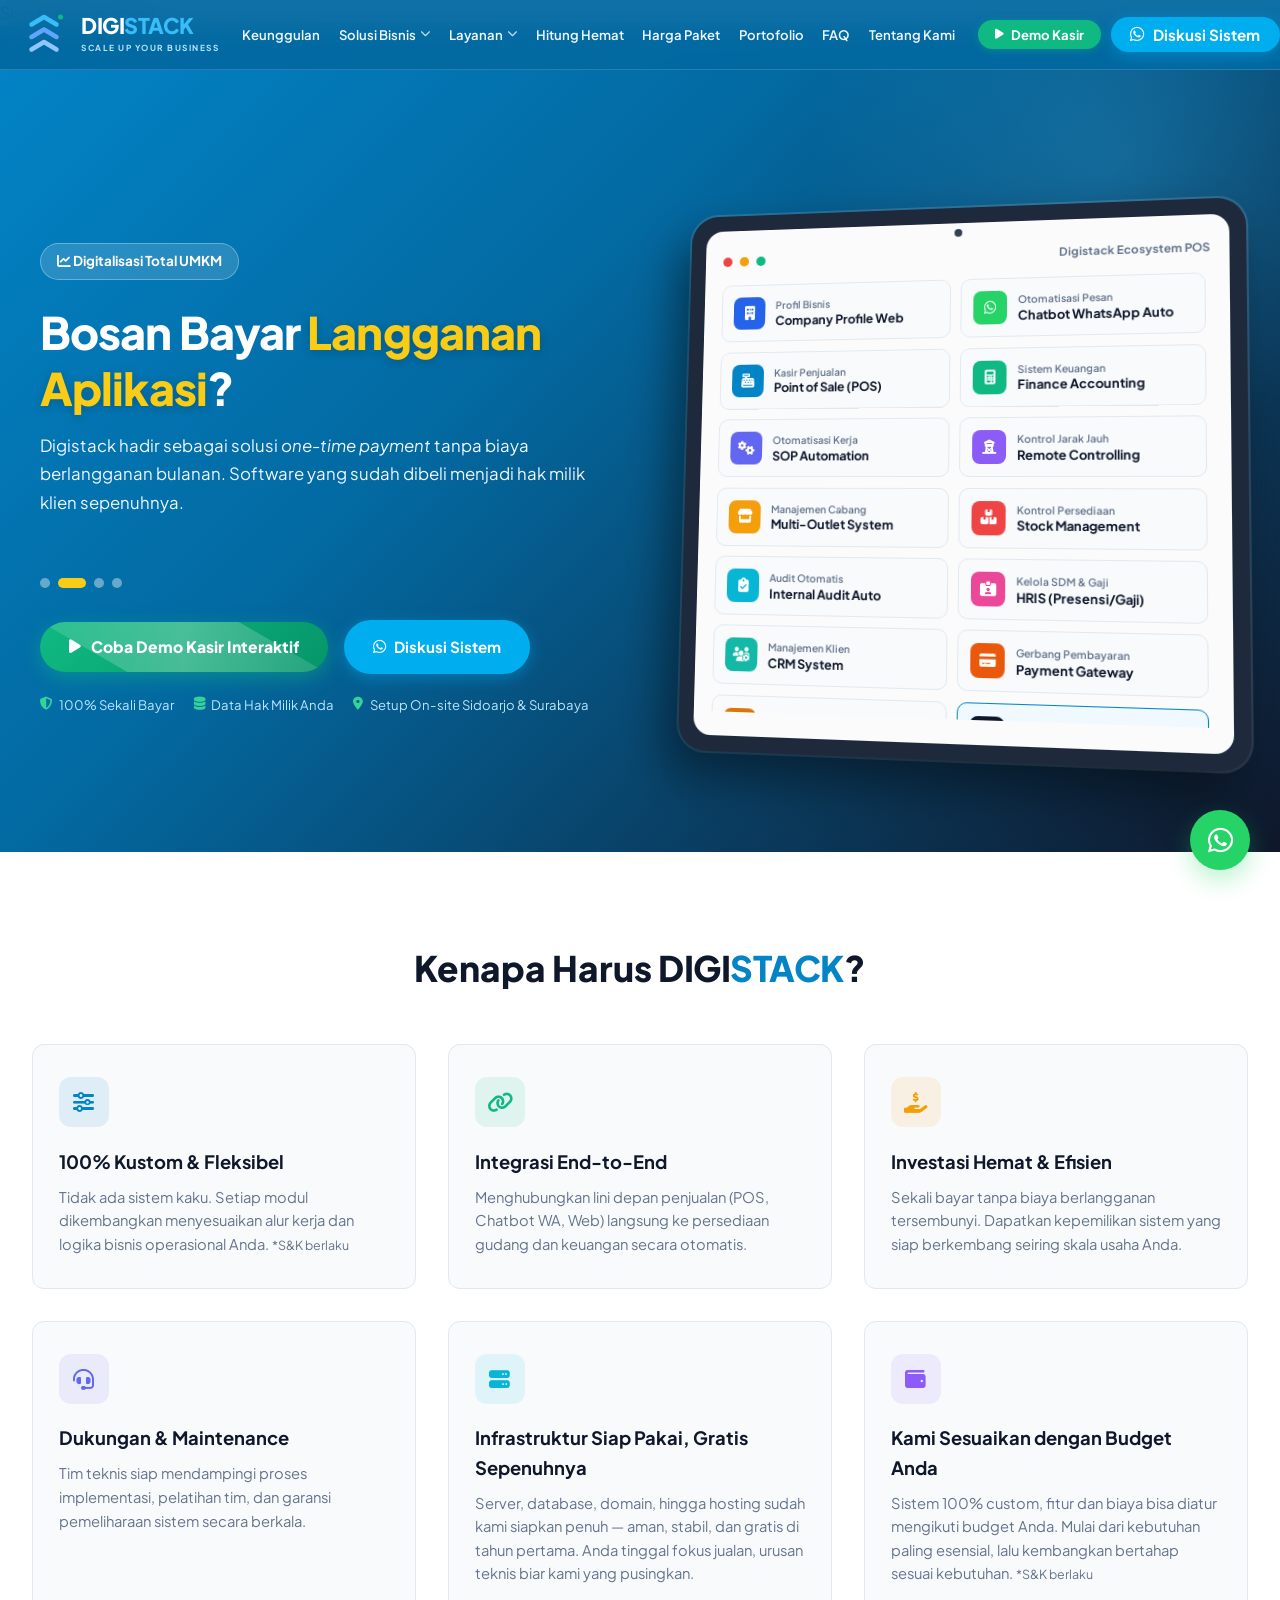
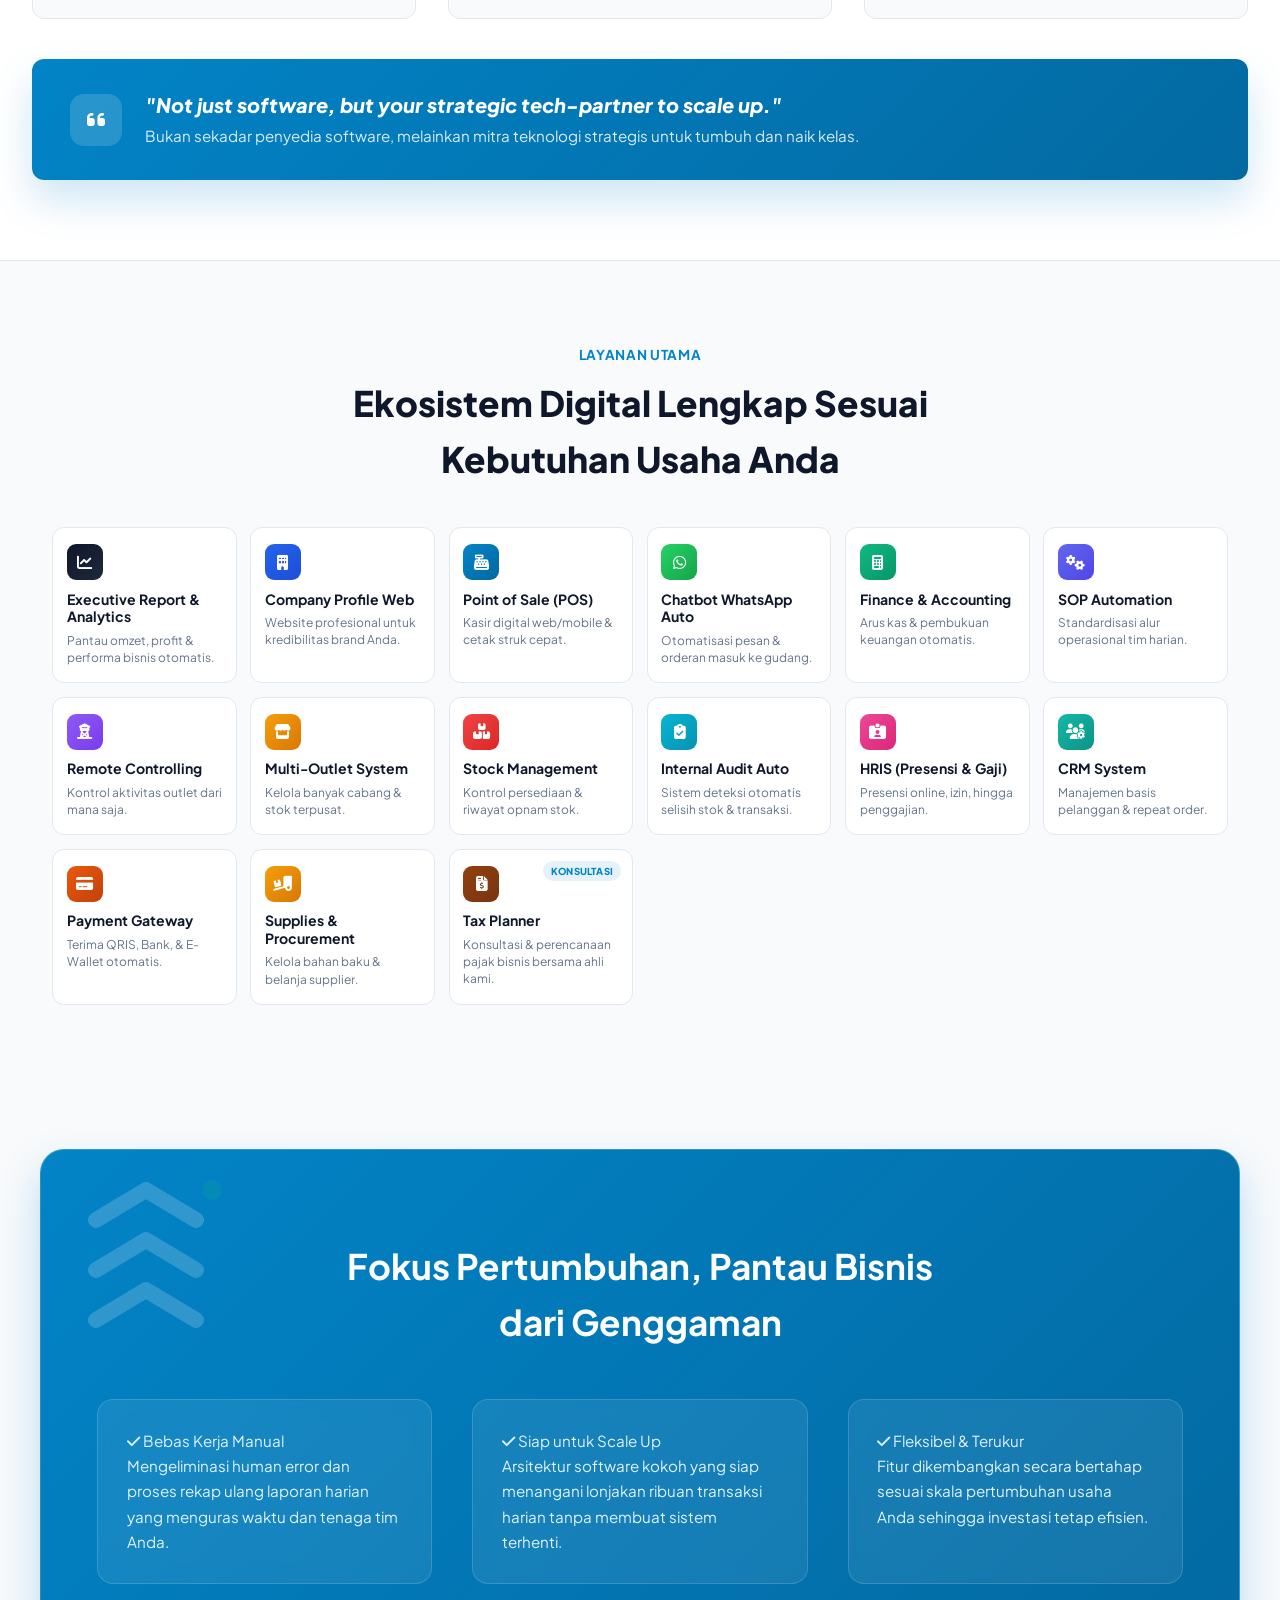
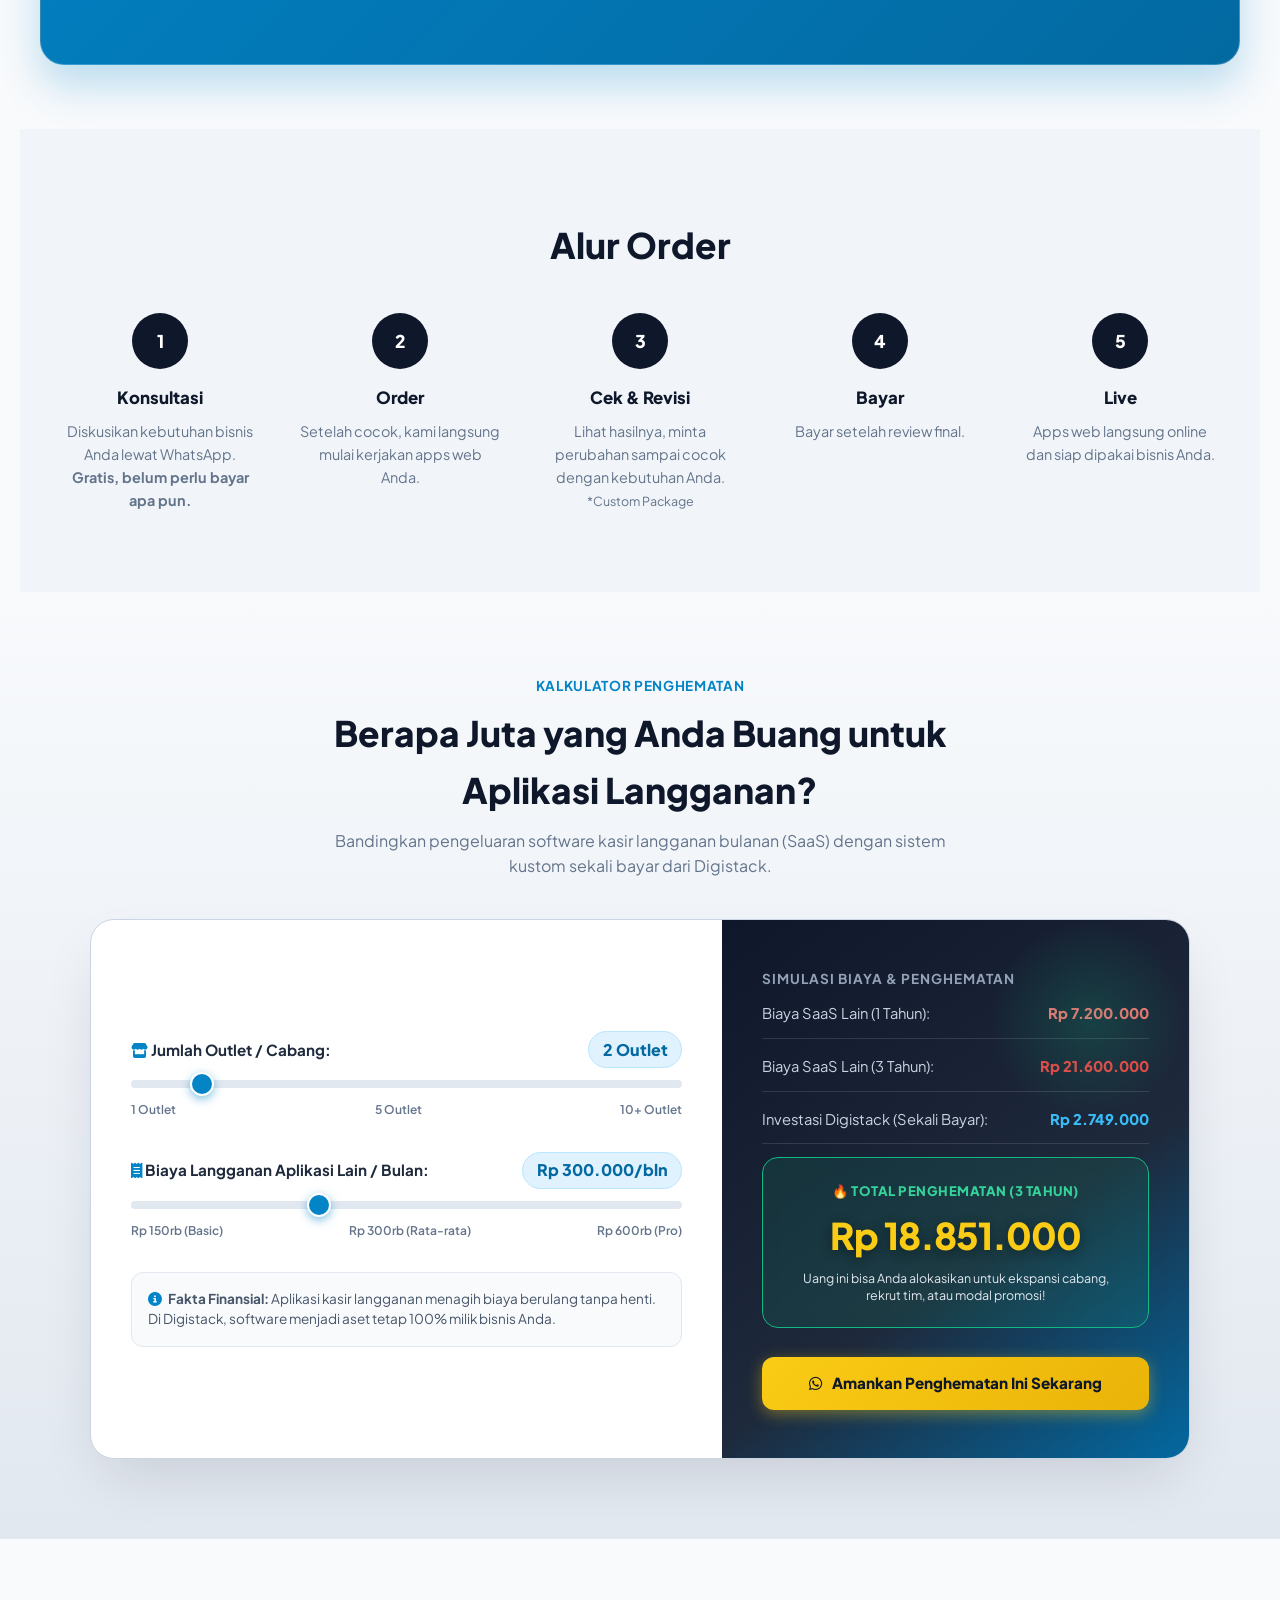
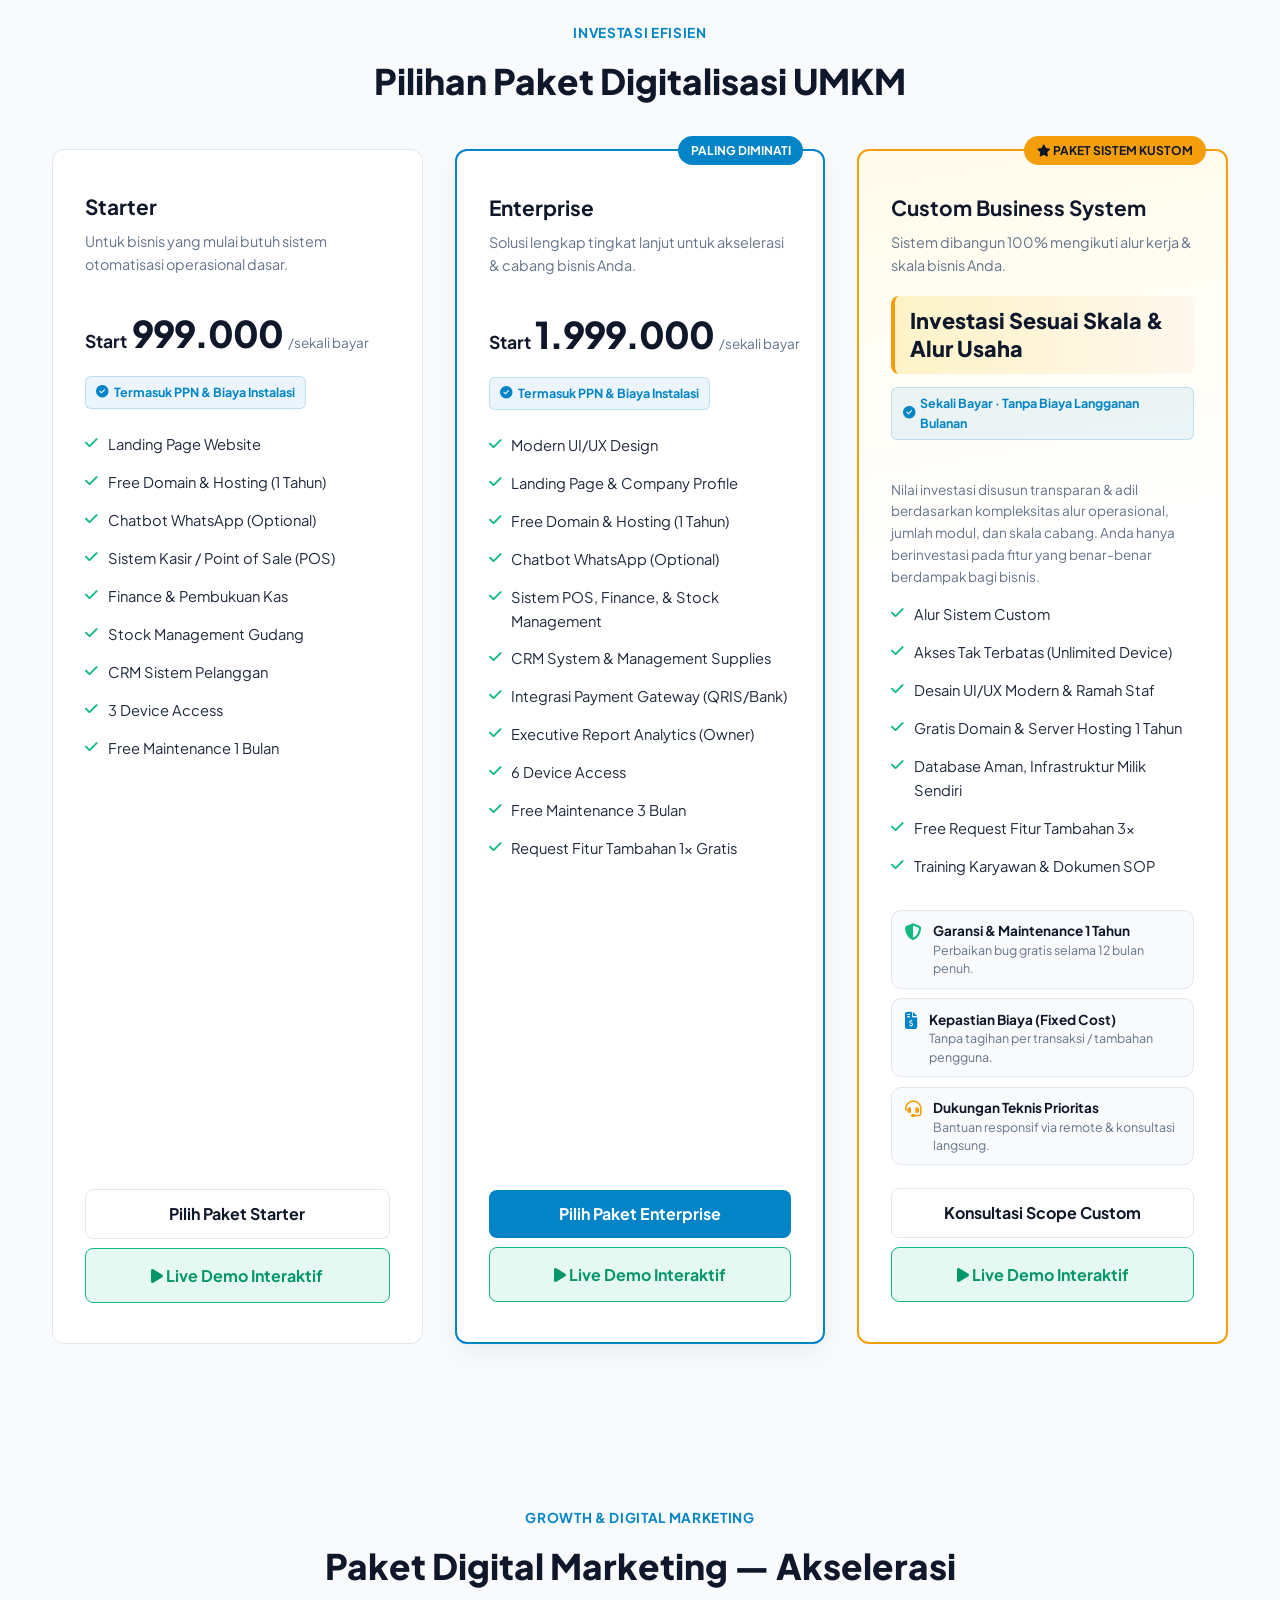
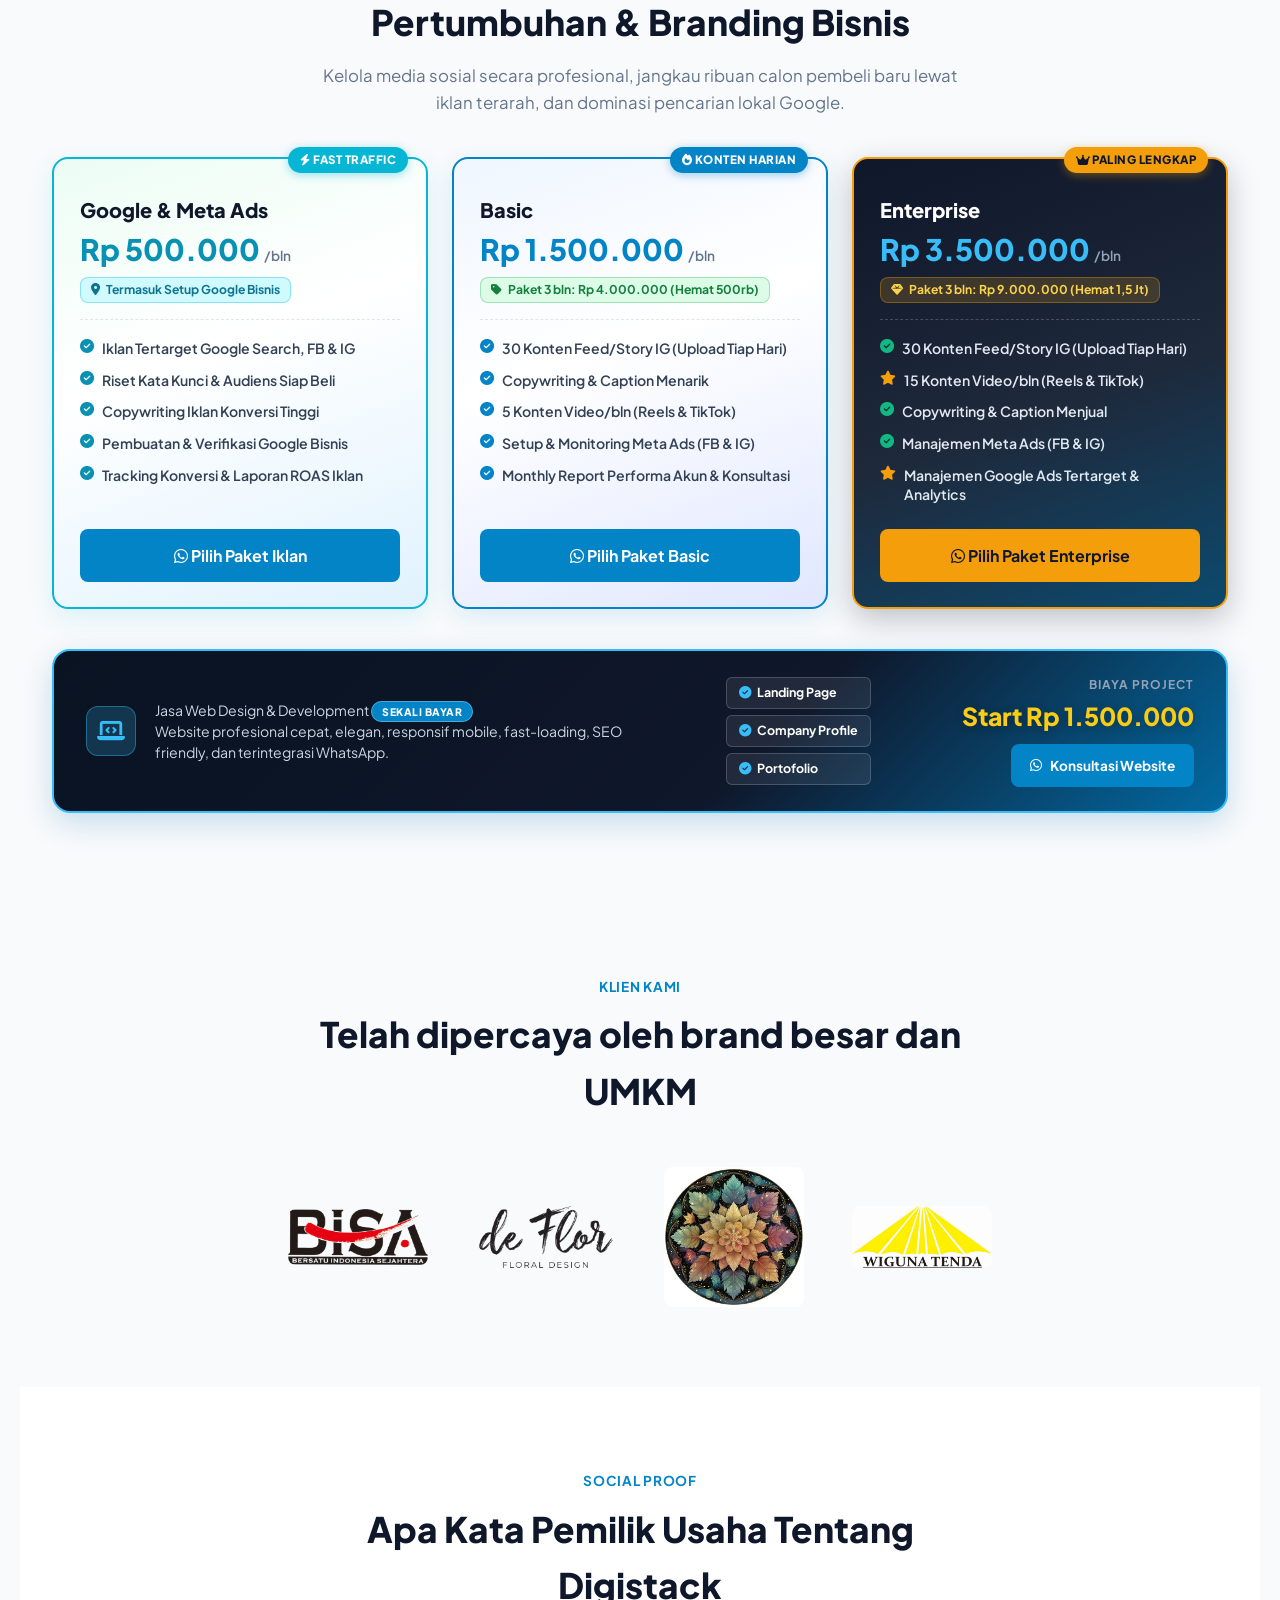
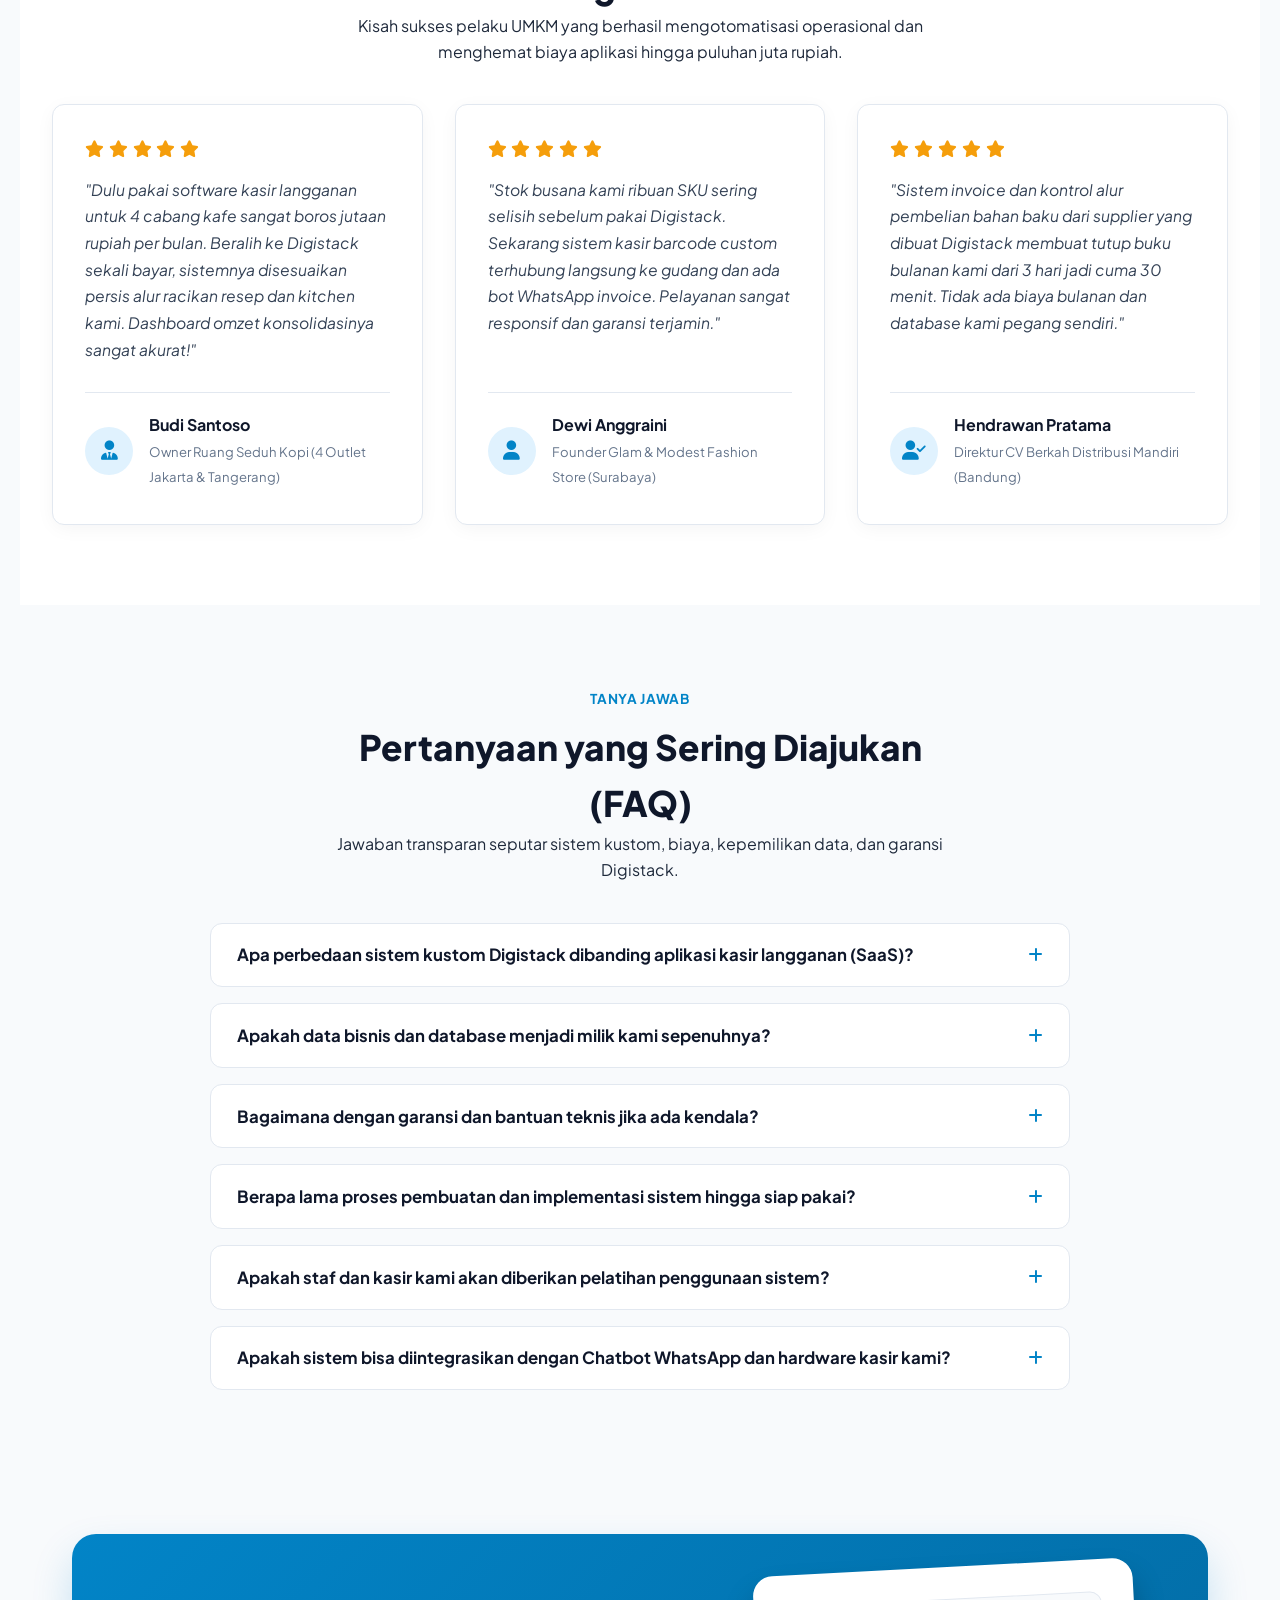
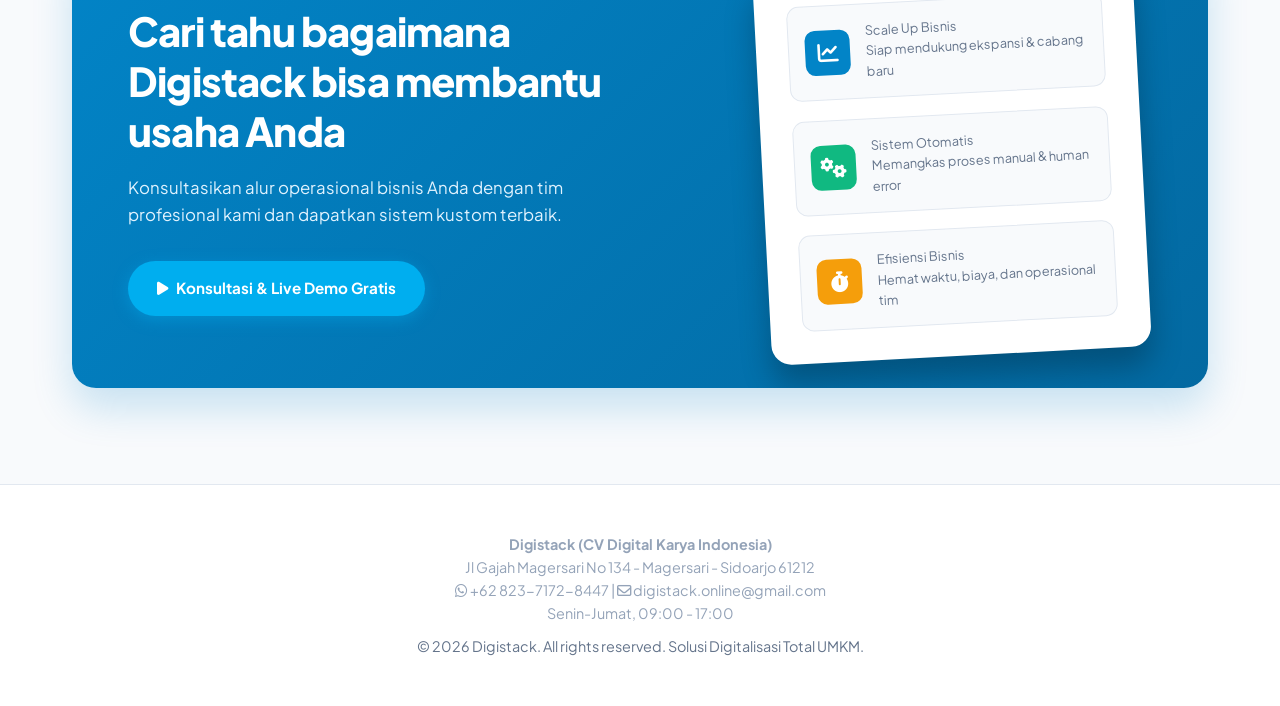
==== commit 1b6c5963: "remove: hapus logo Belia Cosmetics dari web dan pitch deck" ====
--- a/index.html
+++ b/index.html
@@ -2985,7 +2985,6 @@
 <h2 class="section-title">Telah dipercaya oleh brand besar dan UMKM</h2>
 </div>
 <div class="client-logo-grid" style="display: flex; flex-wrap: wrap; justify-content: center; gap: 3rem; margin-top: 3rem; align-items: center; padding: 0 1rem;">
-<img alt="Klien Belia Cosmetics" loading="lazy" src="assets/clients/belia-cosmetics.jpg" style="max-width: 140px; height: auto; border-radius: 8px;"/>
 <img alt="Klien Bisa Advertising" loading="lazy" src="assets/clients/bisa-advertising.webp" style="max-width: 140px; height: auto; border-radius: 8px;"/>
 <img alt="Klien De Flor" loading="lazy" src="assets/clients/de-flor.png" style="max-width: 140px; height: auto; border-radius: 8px;"/>
 <img alt="Klien Metaplus Perkasa" loading="lazy" src="assets/clients/metaplus-perkasa.png" style="max-width: 140px; height: auto; border-radius: 8px;"/>
